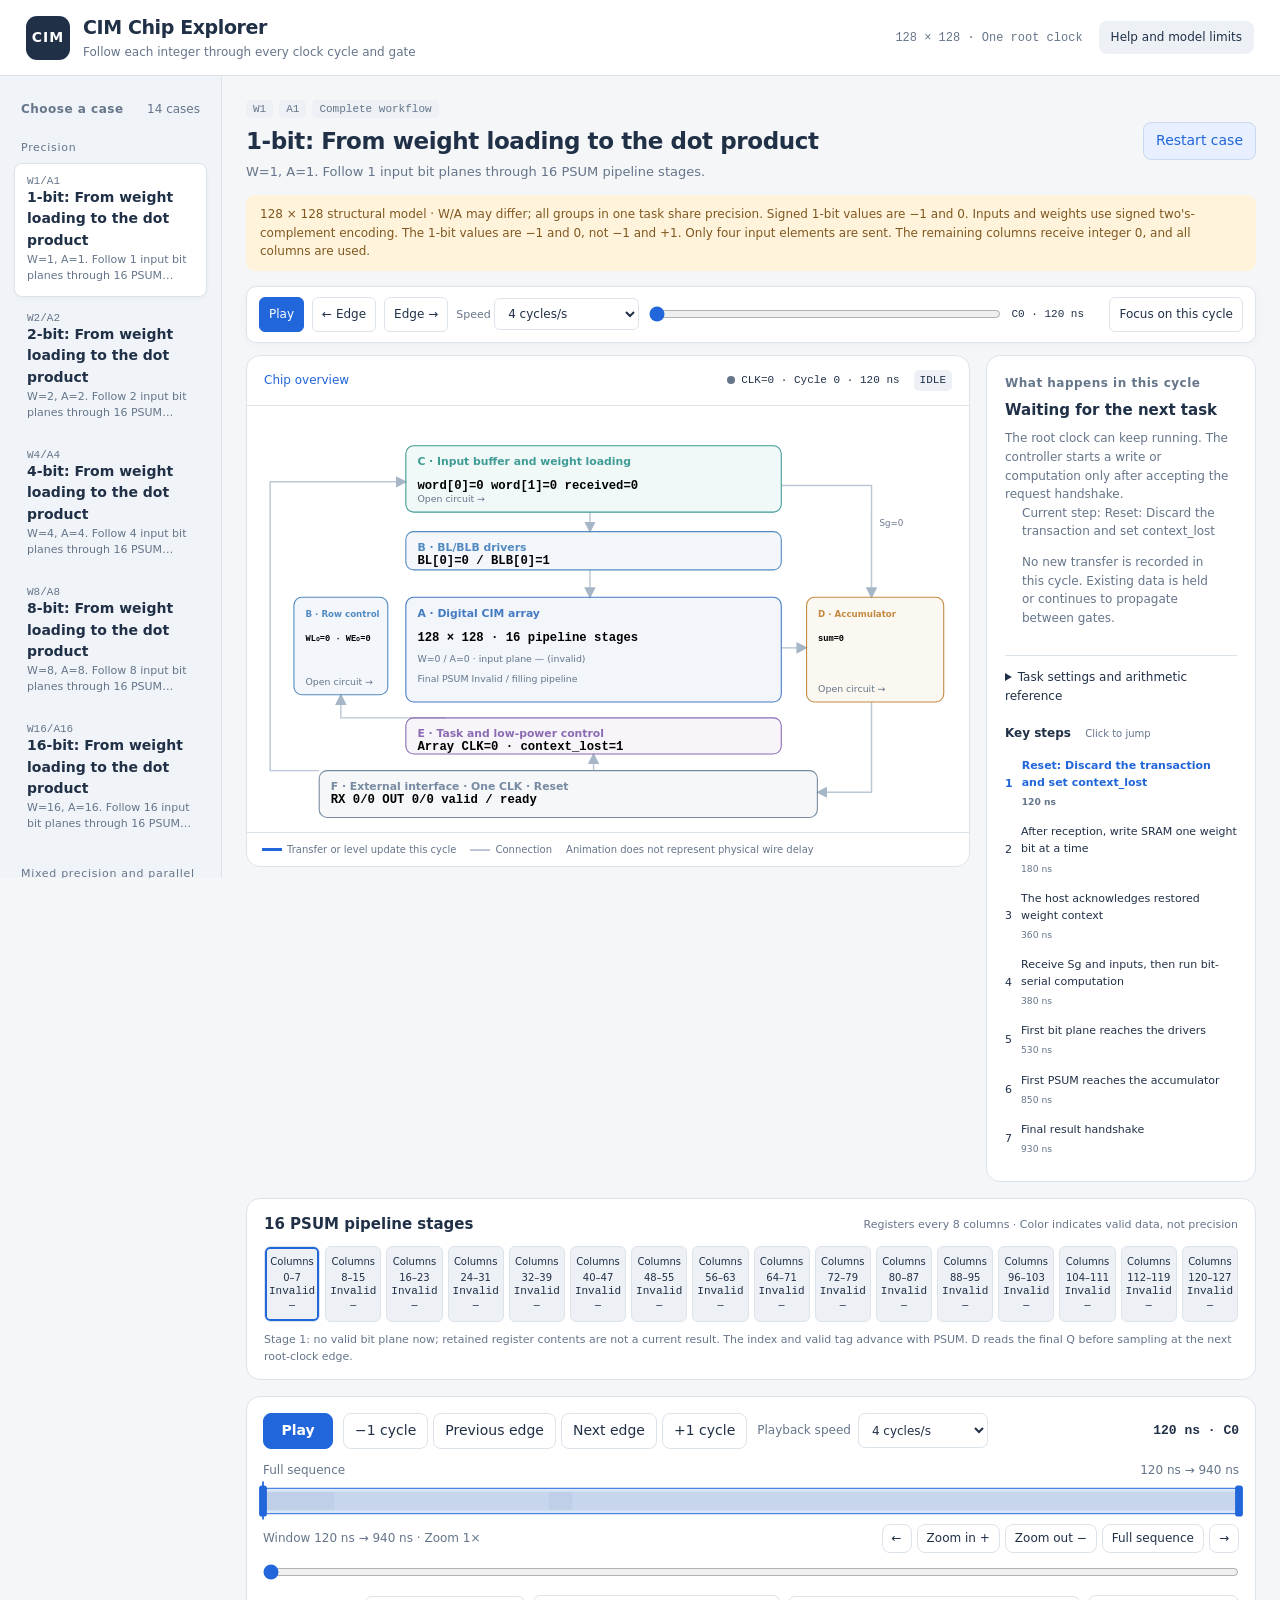
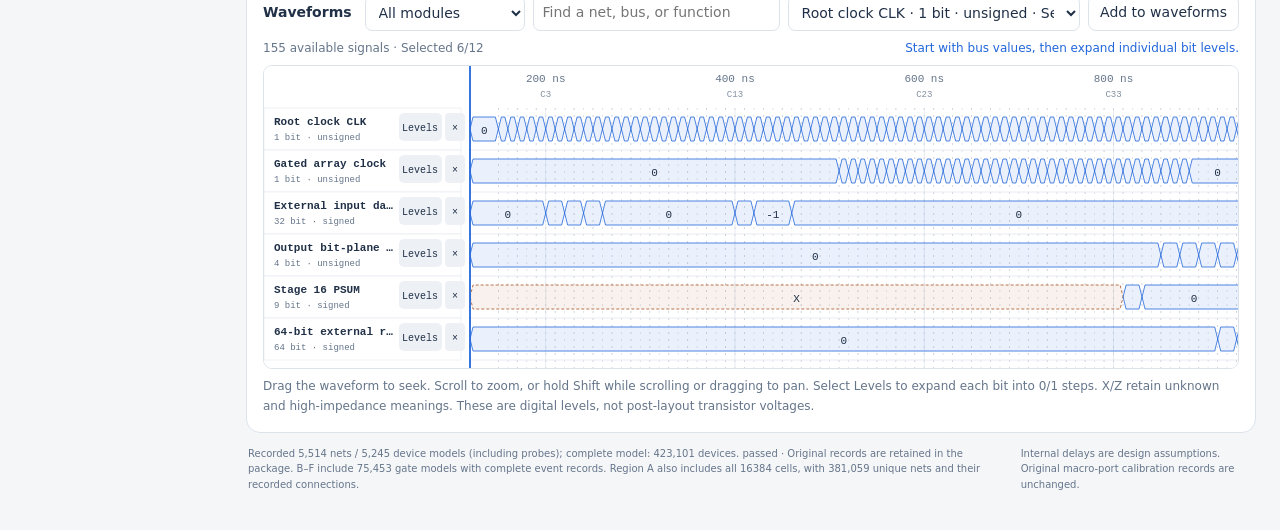
==== index.html @ 201cb10e "Publish interactive CIM chip explorer and recorded teaching cases" ====
<!doctype html>
<html lang="en-US">
<head><meta charset="utf-8"><meta name="viewport" content="width=device-width,initial-scale=1">
<title>CIM Chip Explorer</title><style>:root{--bg:#f5f6f8;--surface:#fff;--ink:#203047;--muted:#65758a;--line:#dde3eb;--soft:#edf1f6;--accent:#2166da;--accent-soft:#e8f0ff;--green:#087b63;--green-soft:#e3f4ef;--amber:#a66612;--amber-soft:#fff3dc;--danger:#ae3846;--purple:#7951ac;--mono:ui-monospace,SFMono-Regular,Consolas,monospace;--radius:14px;font-family:system-ui,-apple-system,"PingFang SC","Microsoft YaHei",sans-serif;color:var(--ink);background:var(--bg);font-size:14px;line-height:1.55;color-scheme:light}
*{box-sizing:border-box}body{margin:0}button,input,select{font:inherit}button,select{cursor:pointer}button{border:1px solid var(--line);border-radius:8px;background:var(--surface);color:var(--ink);padding:7px 12px}button:hover{background:var(--soft)}button:focus-visible,input:focus-visible,select:focus-visible{outline:3px solid #a3c5ff;outline-offset:2px}button:disabled{opacity:.45;cursor:default}h1,h2,h3,p{margin:0}h1{font-size:19px;letter-spacing:-.4px}h2{font-size:23px;line-height:1.35;letter-spacing:-.4px}h3{font-size:15px}p{color:var(--muted)}[hidden]{display:none!important}.topbar{height:76px;display:flex;justify-content:space-between;align-items:center;padding:0 26px;background:var(--surface);border-bottom:1px solid var(--line)}.brand{display:flex;gap:13px;align-items:center}.brand-mark{display:grid;place-items:center;width:44px;height:44px;background:var(--ink);color:white;border-radius:11px;font-weight:700;letter-spacing:1px}.brand p{font-size:12px}.top-actions{display:flex;gap:16px;align-items:center}.model-badge{font:12px var(--mono);color:var(--muted)}.quiet{font-size:12px;border:0;background:var(--soft)}.app-shell{display:grid;grid-template-columns:222px minmax(0,1fr);max-width:1920px;margin:auto}.library{padding:24px 14px;border-right:1px solid var(--line);background:#f0f3f7}.library-heading{display:flex;justify-content:space-between;padding:0 7px;margin-bottom:14px;color:var(--muted);font-size:12px}.eyebrow{color:var(--muted);font-size:12px;font-weight:600;letter-spacing:.5px}.case-group{margin:20px 7px 7px;font-size:11px;letter-spacing:.7px;color:var(--muted)}.case-card{display:block;text-align:left;width:100%;border:1px solid transparent;padding:11px 12px;background:transparent;margin:3px 0}.case-card .number{font:11px var(--mono);color:var(--muted);display:block}.case-card strong{display:block;font-size:13px;font-weight:600;margin:2px 0}.case-card small{display:block;font-size:11px;color:var(--muted);line-height:1.5}.case-card[aria-current=true]{background:var(--surface);border-color:var(--line);box-shadow:0 2px 5px #172c4a08}.case-card[aria-current=true] strong{color:var(--accent)}.library-foot{border-top:1px solid var(--line);padding:18px 8px;margin-top:25px;font-size:12px}.library-foot p{margin-top:9px}main{padding:24px;min-width:0}.lesson-head{display:flex;justify-content:space-between;align-items:center;gap:16px;margin-bottom:13px}.lesson-head p{margin-top:5px;max-width:850px;font-size:13px}.tags{display:flex;gap:6px;margin-bottom:8px;flex-wrap:wrap}.tag{font:11px var(--mono);padding:3px 7px;border-radius:5px;background:var(--soft);color:var(--muted)}.secondary{border-color:#c9d9ef;background:var(--accent-soft);color:var(--accent);white-space:nowrap}.teaching-note{padding:10px 14px;background:var(--amber-soft);color:#80581f;font-size:12px;border-radius:9px;margin-bottom:15px}.visual-workspace{display:grid;grid-template-columns:minmax(500px,1fr) 270px;gap:16px}.visual-panel,.inspector,.pipeline-panel,#timeline-panel{border:1px solid var(--line);background:var(--surface);border-radius:var(--radius)}.visual-panel{overflow:hidden}.view-toolbar{display:flex;align-items:center;justify-content:space-between;padding:12px 17px;border-bottom:1px solid var(--line);min-height:50px;gap:10px}.breadcrumbs{display:flex;align-items:center;gap:7px;font-size:12px}.text-button{padding:2px 0;border:0;color:var(--accent);background:transparent}.live-status{display:flex;align-items:center;gap:6px;font-size:11px;white-space:nowrap;font-family:var(--mono)}#clock-lamp{width:8px;height:8px;border-radius:50%;background:var(--muted)}#clock-lamp.high{background:var(--green);box-shadow:0 0 0 3px var(--green-soft)}#state-pill{margin-left:8px;border-radius:5px;padding:2px 6px;background:var(--soft);font-family:inherit}#chip-svg,#gate-svg{display:block;width:100%;height:auto}.flow-legend{display:flex;gap:14px;flex-wrap:wrap;padding:9px 15px;color:var(--muted);font-size:10px;border-top:1px solid var(--line)}.legend-line{display:inline-block;width:20px;height:2px;background:#bbc7d6;vertical-align:middle;margin-right:5px}.legend-line.active{background:var(--accent);height:3px}.inspector{padding:18px;min-width:0;max-height:650px;overflow:auto}.inspector h3{margin:7px 0}.inspector p{font-size:12px}.phase-line{margin:10px 0;border-radius:8px;background:var(--soft);padding:8px 10px;font-size:12px}.phase-line b{color:var(--ink);display:block;font-family:var(--mono);overflow-wrap:anywhere}.phase-line span{font-size:10px;color:var(--muted)}.transfer-entry{padding:8px 0;border-bottom:1px solid var(--line);font-size:11px}.transfer-entry b{display:block;color:var(--accent)}.reference{font-size:12px;margin:16px 0;border-top:1px solid var(--line);padding-top:12px}.reference summary{cursor:pointer;color:var(--ink)}.reference p{margin-top:8px}.reference code{font-family:var(--mono);font-size:11px;overflow-wrap:anywhere}.chapter-heading{font-size:12px;margin:18px 0 8px;font-weight:600}.chapter-heading span{color:var(--muted);font-weight:400;font-size:10px;margin-left:10px}.chapter{display:flex;gap:9px;align-items:center;width:100%;font-size:11px;border:0;padding:7px 0;text-align:left;background:none}.chapter .dot{flex:none;width:7px;height:7px;border:1px solid #b7c3d4;border-radius:50%}.chapter.past .dot{background:#9fb6d4;border:0}.chapter.current{color:var(--accent);font-weight:600}.chapter.current .dot{background:var(--accent);border:0}.chapter time{font:10px var(--mono);margin-left:auto;color:var(--muted)}.pipeline-panel{margin-top:16px;padding:14px 17px}.pipeline-heading{display:flex;justify-content:space-between;gap:12px;align-items:center;margin-bottom:10px}.pipeline-heading span{font-size:11px;color:var(--muted)}#pipeline-stages{display:grid;grid-template-columns:repeat(16,minmax(44px,1fr));gap:5px;overflow:auto}.pipeline-stage{padding:7px 2px;font-size:10px;border-color:var(--line);border-radius:6px;min-width:44px;position:relative;background:var(--soft)}.pipeline-stage b{display:block;font:11px var(--mono)}.pipeline-stage.valid{background:var(--accent-soft);border-color:#a4c4f3;color:var(--accent)}.pipeline-stage.selected{box-shadow:inset 0 0 0 2px var(--accent)}#pipeline-detail{font-size:11px;margin-top:9px;min-height:18px}.module-heading{padding:15px 18px 8px}.module-heading p{font-size:12px;margin-top:4px}.module-controls{display:flex;gap:8px;padding:8px 17px;flex-wrap:wrap;align-items:center}.module-controls label{font-size:11px;color:var(--muted);display:flex;gap:5px;align-items:center}.module-controls select{max-width:240px;padding:5px;border:1px solid var(--line);border-radius:6px;background:var(--surface);color:var(--ink);font-size:11px}.module-controls input{width:48px;padding:4px;border:1px solid var(--line);border-radius:5px}.micro-note{font-size:10px;padding:0 17px 12px}.functional-chain{display:flex;align-items:center;gap:5px;padding:6px 17px;overflow:auto}.functional-step{border:1px solid var(--line);background:var(--soft);padding:6px 9px;border-radius:6px;font-size:10px;white-space:nowrap}.functional-step b{font-size:11px;display:block}.functional-arrow{color:var(--muted)}#node-inspector{border-top:1px solid var(--line);margin-top:14px;padding-top:9px}#node-details{font-size:11px;overflow-wrap:anywhere}#node-details code{font-family:var(--mono)}#node-details .net-row{padding:4px 0;display:flex;gap:4px;justify-content:space-between}#node-details .truth{background:var(--accent-soft);padding:8px;border-radius:6px;margin:8px 0}#watch-node{margin-top:8px;font-size:12px}.value-one{color:var(--green)}.value-x{color:var(--danger)}.value-zero{color:var(--muted)}#timeline-panel{margin-top:16px;padding:16px}footer{display:flex;justify-content:space-between;gap:10px;padding:13px 2px;font-size:10px;color:var(--muted)}#loading{padding:70px;text-align:center;color:var(--muted)}dialog{border:1px solid var(--line);border-radius:18px;max-width:700px;padding:27px;color:var(--ink);line-height:1.8}dialog::backdrop{background:#16263b70}.help-top{display:flex;justify-content:space-between;gap:20px;align-items:center}dialog p,dialog li{font-size:13px;margin-top:10px}dialog h3{margin-top:15px}#chip-svg .module-block{cursor:pointer}#chip-svg .module-block:hover .module-box{stroke:var(--accent);stroke-width:2}#chip-svg text,#gate-svg text{font-family:inherit}#gate-svg .gate-node{cursor:pointer}#gate-svg .gate-node:hover rect{stroke:var(--accent);stroke-width:2}#gate-svg .pin-node{cursor:pointer}.chart-value{font-family:var(--mono)!important;font-weight:600}.chart-muted{fill:var(--muted)}
@media(min-width:1650px){.visual-workspace{grid-template-columns:minmax(600px,1fr) 310px}.inspector{max-height:760px}}
@media(max-width:1180px){.app-shell{grid-template-columns:185px minmax(0,1fr)}main{padding:16px}.visual-workspace{grid-template-columns:minmax(400px,1fr) 225px}.inspector{padding:12px}.library{padding:18px 8px}.flow-legend{font-size:9px}.pipeline-heading{align-items:flex-start;flex-direction:column;gap:4px}}
@media(max-width:960px){.visual-workspace{grid-template-columns:1fr}.inspector{max-height:320px;display:grid;grid-template-columns:1fr 1fr;gap:0 18px}.inspector>.eyebrow,.inspector>#phase-title,.inspector>#phase-explanation{grid-column:1/3}.app-shell{grid-template-columns:170px minmax(0,1fr)}.model-badge{display:none}.flow-legend{font-size:10px}}
@media(max-width:700px){.app-shell{display:block}.topbar{padding:0 14px;height:70px}.brand p{font-size:10px}h1{font-size:16px}.brand-mark{width:35px;height:35px;font-size:11px}.library{padding:10px 12px;border:0}.library-heading,.library-foot,.case-group{display:none}#case-list{display:flex;overflow:auto;gap:5px}.case-card{min-width:160px;max-width:160px}.case-card small{display:none}.case-card .number{font-size:9px}.case-card strong{font-size:11px}main{padding:13px}.lesson-head{align-items:flex-start}h2{font-size:19px}.lesson-head p{font-size:12px}.top-actions{gap:0}.top-actions button{font-size:10px;padding:6px}.view-toolbar{padding:8px}.live-status{font-size:9px}.inspector{display:block;max-height:360px}.flow-legend{font-size:9px}.pipeline-stage{font-size:9px}.module-controls select{max-width:190px}footer{flex-direction:column}#timeline-panel{padding:10px}}
@media(prefers-reduced-motion:reduce){*{scroll-behavior:auto!important}}
:root{--text:var(--ink);--border:var(--line)}
[hidden]{display:none!important}.bus-values{display:flex;flex-wrap:wrap;gap:7px;margin:12px 16px}.bus-values button{display:flex;flex-direction:column;gap:5px;padding:8px 12px;border:1px solid var(--line);border-radius:8px;background:white;color:var(--ink)}.bus-values button:hover{border-color:var(--accent)}.bus-values small{font-size:11px;color:var(--muted)}.bus-values code{font-size:16px}.module-controls select{max-width:240px}.module-controls input{width:58px}.net-name{font-size:11px;overflow-wrap:anywhere}.node-number{font-family:var(--mono);font-size:30px;margin:8px 0}.transfer-entry{overflow-wrap:anywhere}.transfer-entry small{color:var(--muted);font-size:10px}.packet{pointer-events:none}.chart-muted{font-size:13px;fill:var(--muted)}.module-box{transition:stroke .1s}#gate-svg{width:100%;min-height:240px}.module-block:focus .module-box,.gate-node:focus rect{stroke:var(--accent);stroke-width:3}#module-controls{padding:8px 16px}.pipeline-panel{overflow:hidden}.pipeline-stages{min-width:0}.module-heading{padding:12px 16px 0}#gate-scope{padding:0 16px}.case-card small{display:-webkit-box;-webkit-line-clamp:2;-webkit-box-orient:vertical;overflow:hidden}.case-card b{line-height:1.4}.library{max-height:calc(100vh - 98px);overflow:auto;position:sticky;top:10px}.reference{overflow-wrap:anywhere}@media(max-width:700px){.library{position:static;max-height:none}.module-controls select{max-width:190px}}
.play-dock{display:flex;align-items:center;gap:8px;padding:10px 12px;margin:12px 0;position:sticky;top:0;z-index:20;background:#fffffff2;backdrop-filter:blur(8px);border:1px solid var(--line);border-radius:10px;box-shadow:0 2px 10px #26344709}.play-dock button,.play-dock select{border:1px solid var(--line);border-radius:6px;padding:7px 9px;color:var(--ink);background:white;font-size:12px;white-space:nowrap}.play-dock .primary{background:var(--accent);color:white;border-color:var(--accent)}.play-dock label{font-size:11px;white-space:nowrap;color:var(--muted)}.play-dock input{flex:1;min-width:60px;accent-color:var(--accent)}#demo-time{font-family:var(--mono);font-size:11px;min-width:90px}.functional-step{color:var(--ink);cursor:pointer}.functional-step[data-target]:hover{background:var(--accent-soft);border-color:var(--accent)}.chapter small{display:block;margin-top:4px;color:var(--muted)}@media(max-width:900px){.play-dock{flex-wrap:wrap}.play-dock input{flex-basis:50%}.play-dock #focus-time{display:none}}@media(prefers-reduced-motion:reduce){*{scroll-behavior:auto!important;transition:none!important}}
.gate-inputs{margin:8px 0}.gate-inputs button{display:flex;justify-content:space-between;align-items:center;gap:6px;width:100%;padding:7px 4px;border:0;border-bottom:1px solid var(--line);background:transparent;color:var(--ink);text-align:left}.gate-inputs span{font-family:var(--mono);font-size:10px;overflow-wrap:anywhere}.gate-inputs code{font-size:14px;color:var(--accent)}.inspector{max-height:1000px;overflow:auto;align-self:start}.module-controls{max-height:160px;overflow:auto}

.transfer-entry code{display:block;font-size:18px;padding:5px 0}.transfer-entry small{display:block}
.visual-panel{align-self:start}@media(max-width:700px){#chip-view,#module-view{overflow-x:auto}#chip-svg,#gate-svg{min-width:680px}}

.cim-timeline{--tl-text:var(--text,#1c3045);--tl-muted:var(--muted,#61758a);--tl-surface:var(--surface,#fff);--tl-soft:var(--soft,#f1f5f9);--tl-border:var(--border,#dce4ed);--tl-accent:var(--accent,#087f8c);--tl-warn:var(--warn,#a95221);color:var(--tl-text);font-size:14px;min-width:0}
.cim-timeline button,.cim-timeline select,.cim-timeline input{font:inherit;box-sizing:border-box}
.cim-timeline button{background:var(--tl-surface);border:1px solid var(--tl-border);color:var(--tl-text);border-radius:8px;min-height:35px;padding:6px 11px;cursor:pointer;white-space:nowrap}
.cim-timeline button:hover{background:var(--tl-soft);border-color:var(--tl-accent)}
.cim-timeline button:focus-visible,.cim-timeline input:focus-visible,.cim-timeline select:focus-visible{outline:2px solid var(--tl-accent);outline-offset:2px}
.cim-timeline button:disabled{opacity:.45;cursor:not-allowed}
.cim-timeline .tl-primary{background:var(--tl-accent);border-color:var(--tl-accent);color:white;font-weight:600;min-width:70px}
.cim-timeline .tl-primary:hover{filter:brightness(.93);background:var(--tl-accent)}
.tl-playbar{display:flex;align-items:center;gap:10px;flex-wrap:wrap;margin-bottom:12px}
.tl-steps{display:flex;gap:5px}.tl-speed-label{display:flex;align-items:center;gap:7px;color:var(--tl-muted);font-size:12px}.tl-speed-label select{max-width:130px}
.cim-timeline select,.cim-timeline input[type=search]{background:var(--tl-surface);border:1px solid var(--tl-border);color:var(--tl-text);border-radius:7px;min-height:35px;padding:6px 9px}
.tl-current{margin-left:auto;font-variant-numeric:tabular-nums;font-family:ui-monospace,SFMono-Regular,Menlo,monospace;font-size:13px;font-weight:600}
.tl-overview-label,.tl-windowbar,.tl-wave-meta{display:flex;justify-content:space-between;align-items:center;gap:10px;flex-wrap:wrap;color:var(--tl-muted);font-size:12px}
.tl-overview-label{margin-bottom:2px}.tl-windowbar{margin-top:3px;margin-bottom:6px}.tl-windowbar>div{display:flex;gap:5px}.tl-windowbar button{min-height:29px;padding:4px 9px;font-size:12px}
#tl-overview{display:block;width:100%;height:40px;touch-action:none;cursor:crosshair;overflow:visible}
.tl-overview-track{fill:var(--tl-soft)}.tl-chapter{fill:var(--tl-border)}.tl-chapter-1{opacity:.45}.tl-window{fill:var(--tl-accent);fill-opacity:.16;stroke:var(--tl-accent);stroke-width:1;cursor:grab}.tl-window-handle{fill:var(--tl-accent);cursor:ew-resize}
.cim-timeline #tl-seek{width:100%;accent-color:var(--tl-accent);margin:5px 0 15px;cursor:ew-resize}
.tl-signal-tools{display:flex;gap:8px;align-items:center;flex-wrap:wrap}.tl-signal-tools strong{margin-right:5px}.tl-signal-tools #tl-signal-search{flex:1;min-width:160px}.tl-signal-tools #tl-signal-select{flex:1.2;min-width:180px;max-width:360px}.tl-signal-tools #tl-region{max-width:160px}
.tl-wave-meta{margin:8px 0;min-height:17px}#tl-message{color:var(--tl-accent)}
.tl-wave-scroller{overflow:auto;max-height:470px;min-height:105px;border:1px solid var(--tl-border);border-radius:9px;background:var(--tl-surface);scrollbar-gutter:stable}
#tl-waveforms{display:block;min-width:1000px;width:100%;height:auto;touch-action:none;font-family:ui-monospace,SFMono-Regular,Menlo,monospace;cursor:crosshair;user-select:none}
.tl-plot-bg,.tl-label-bg{fill:var(--tl-surface)}.tl-label-bg{stroke:var(--tl-border);stroke-width:.5}
.tl-grid{stroke:var(--tl-border);stroke-width:.7}.tl-clock-line{stroke:var(--tl-muted);stroke-width:.7;stroke-dasharray:2 5;opacity:.28}.tl-clock-rise{opacity:.46}
.tl-axis{fill:var(--tl-muted);font-size:11px}.tl-axis-secondary{fill:var(--tl-muted);font-size:9px;opacity:.82}
.tl-row-divider{stroke:var(--tl-border);stroke-width:.7}.tl-cursor{stroke:var(--tl-accent);stroke-width:1.8;pointer-events:none}
.tl-name{fill:var(--tl-text);font-size:11px;font-weight:600}.tl-subname{fill:var(--tl-muted);font-size:9px}.tl-bit-name{fill:var(--tl-muted);font-size:10px}.tl-bit-level{fill:var(--tl-muted);font-size:8px}
.tl-expand-hit,.tl-remove-hit{cursor:pointer;outline:none}.tl-expand-hit rect,.tl-remove-hit rect{fill:var(--tl-soft)}.tl-expand-hit text,.tl-remove-hit text{fill:var(--tl-text);font-size:10px}
.tl-expand-hit:hover rect,.tl-remove-hit:hover rect,.tl-expand-hit:focus rect,.tl-remove-hit:focus rect{fill:var(--tl-border)}
.tl-bus-band{fill:var(--tl-accent);fill-opacity:.09;stroke:var(--tl-accent);stroke-width:.8}.tl-bus-unknown{fill:var(--tl-warn);fill-opacity:.08;stroke:var(--tl-warn);stroke-width:.8;stroke-dasharray:3 2}
.tl-bus-value{fill:var(--tl-text);font-size:11px}.tl-bit-path{fill:none;stroke:var(--tl-accent);stroke-width:1.3;stroke-linejoin:miter}.tl-unknown-band{fill:var(--tl-warn);opacity:.13}.tl-unknown{fill:var(--tl-warn);font-size:11px}.tl-empty{fill:var(--tl-muted);font-size:12px}
.tl-off-band{fill:var(--tl-muted);fill-opacity:.15;stroke:var(--tl-muted);stroke-width:.5;stroke-dasharray:2 3}.tl-off-label{fill:var(--tl-muted);font-size:11px}
.tl-tooltip{padding:8px 10px;background:var(--tl-soft);border-radius:7px;margin-top:6px;font-size:12px;color:var(--tl-text);font-variant-numeric:tabular-nums}
.tl-help{font-size:12px;line-height:1.6;color:var(--tl-muted);margin:8px 0 0}.tl-help code{font-size:inherit}
@media(max-width:700px){.tl-current{width:100%;margin-left:0}.tl-signal-tools{gap:6px}.tl-signal-tools strong{width:100%}.tl-signal-tools #tl-region{flex:1}.tl-signal-tools #tl-signal-search{min-width:130px}.tl-signal-tools #tl-signal-select{max-width:none;min-width:150px}.tl-windowbar>span{width:100%}.tl-playbar{gap:8px}.tl-steps button{padding:5px 8px}.tl-wave-scroller{max-height:380px}}

.cim-array-view{color:var(--ink,#203047);font-size:12px;min-width:0}.av-toolbar{display:flex;gap:12px;justify-content:space-between;align-items:center;flex-wrap:wrap;padding:10px 12px;border-bottom:1px solid var(--line,#dde3eb)}.av-navigation,.av-locate{display:flex;align-items:center;gap:6px}.av-toolbar button,.av-selection button{font:inherit;background:white;border:1px solid var(--line,#dde3eb);border-radius:6px;color:var(--ink,#203047);padding:6px 9px;cursor:pointer}.av-toolbar button:hover,.av-selection button:hover{background:var(--soft,#edf1f6)}.av-navigation span{color:var(--muted,#65758a);font-size:11px;margin-left:4px}.av-locate label{display:flex;align-items:center;gap:4px;color:var(--muted,#65758a)}.av-locate input{width:54px;border:1px solid var(--line,#dde3eb);border-radius:5px;padding:4px;background:white;color:var(--ink,#203047);font:inherit}.av-canvas-wrap{position:relative;overflow:hidden;background:#f8fafc}#av-canvas{display:block;width:100%;height:560px;touch-action:none;cursor:grab}#av-canvas:focus-visible{outline:2px solid var(--accent,#2166da);outline-offset:-2px}#av-canvas.av-grabbing{cursor:grabbing}.av-hover{position:absolute;padding:4px 7px;border:1px solid #cad7e5;border-radius:5px;background:#ffffffed;color:#203047;font:11px ui-monospace,monospace;pointer-events:none;white-space:nowrap}.av-count{position:absolute;bottom:8px;left:10px;font-size:10px;padding:3px 6px;background:#ffffffe8;border-radius:4px;color:#65758a;pointer-events:none}.av-legend{padding:9px 12px;display:flex;gap:8px 14px;flex-wrap:wrap;border-top:1px solid var(--line,#dde3eb);color:var(--muted,#65758a);font-size:10px}.av-legend i{display:inline-block;width:10px;height:10px;border:1px solid #bdcbd8;border-radius:2px;margin-right:4px;vertical-align:-1px}.av-active{background:#dceaff}.av-writing{background:#fff0d5}.av-idle{background:#e8edf2}.av-reg{background:#c4b3dd}.av-off{background:repeating-linear-gradient(45deg,#354258,#354258 3px,#7a8799 3px,#7a8799 4px)}.av-x{background:#f4d890}.av-selection{display:flex;align-items:center;justify-content:space-between;gap:10px;padding:10px 12px;background:var(--soft,#edf1f6)}#av-selected{display:flex;gap:8px;flex-wrap:wrap}#av-selected span{color:var(--muted,#65758a);font-size:11px}.av-selection button{color:var(--accent,#2166da);font-weight:600;white-space:nowrap}.av-ports{padding:10px 12px;display:flex;flex-wrap:wrap;gap:6px}.av-ports span{display:flex;align-items:center;gap:7px;padding:4px 6px;background:var(--soft,#edf1f6);border-radius:4px}.av-ports small{font-size:9px;color:var(--muted,#65758a)}.av-ports b{font:12px ui-monospace,monospace;color:var(--ink,#203047)}.av-note{padding:0 12px 12px;font-size:10px;line-height:1.6;color:var(--muted,#65758a)}@media(max-width:700px){#av-canvas{height:440px}.av-toolbar{gap:7px}.av-selection{align-items:flex-start;flex-direction:column}.av-navigation span{font-size:10px}.av-legend{gap:6px 10px}.av-locate input{width:48px}}

.cd-toolbar{display:flex;align-items:center;gap:7px;flex-wrap:wrap;padding:12px;border-bottom:1px solid var(--border)}.cd-toolbar strong{flex:1;min-width:150px;font-size:14px}.cd-toolbar button,.cd-readout button,.cd-interface button{padding:6px 9px;border:1px solid #c9d6e7;border-radius:6px;background:white;color:#2362a4;font-size:11px}.cd-status{margin:10px 14px;padding:8px 12px;border-radius:7px;background:#edf1f5;color:#4f6276;font-weight:650;font-size:13px}.cd-status[data-power=off]{background:repeating-linear-gradient(135deg,#263142,#263142 10px,#3b475a 10px,#3b475a 13px);color:white}.cd-content{display:grid;grid-template-columns:minmax(0,1fr) 250px;gap:0;border-top:1px solid var(--border);border-bottom:1px solid var(--border)}#cd-viewport{height:680px;overflow:auto;background:#e9eef5;cursor:grab;overscroll-behavior:contain;touch-action:none}#cd-sheet{transform-origin:0 0;margin:0 auto}#cd-svg{width:100%;height:100%;display:block}.cd-gate,.cd-net,#cd-svg path[data-channel]{cursor:pointer}.cd-interface{height:680px;overflow:auto;border-left:1px solid var(--border);font-size:11px}.cd-interface table{width:100%;border-collapse:collapse;font-family:var(--mono)}.cd-interface th{padding:10px 4px;background:#eff3f8;position:sticky;top:0;font-size:10px}.cd-interface td{padding:7px 4px;border-bottom:1px solid #edf0f4}.cd-interface td:first-child{font-size:10px}.cd-interface tr.cd-selected{background:#e7f0ff}.cd-interface p{padding:10px;line-height:1.7;color:#6c7b8e}.cd-readout{display:flex;gap:10px;align-items:center;margin:10px 14px;padding:10px;background:#edf5ff;border-radius:7px;font-size:12px;line-height:1.6}.cd-readout span{flex:1}#cd-summary,#cd-neighbors,.cd-foot{font-size:12px;line-height:1.8;padding:0 14px;color:#65758a}.cd-foot{font-size:10px}#cell-detail-view{min-width:0}@media(max-width:900px){.cd-content{grid-template-columns:minmax(0,1fr)}.cd-interface{height:230px;border-left:0}#cd-viewport{height:600px}}

.cim-region-view{background:#fff;min-width:0;color:var(--ink)}
.visual-workspace:has(#region-view:not([hidden])){grid-template-columns:minmax(0,1fr)}
.visual-workspace:has(#region-view:not([hidden]))>.inspector{max-height:340px;display:block}
.rv-toolbar{display:flex;align-items:center;gap:8px;padding:12px 14px;border-bottom:1px solid var(--line);flex-wrap:wrap}
.rv-toolbar button,.rv-footer button,.rv-selection button{font-size:11px;padding:6px 9px;white-space:nowrap}
.rv-toolbar nav{display:flex;align-items:center;gap:5px;flex:1;flex-wrap:wrap;min-width:100px;font-size:10px;color:var(--muted)}
.rv-toolbar nav button{background:transparent;border-color:transparent;color:var(--accent);padding:3px 5px;white-space:normal;text-align:left}
.rv-toolbar nav button[aria-current=page]{color:var(--ink);font-weight:600;background:var(--soft)}
.rv-zoom-tools{display:flex;align-items:center;gap:5px}.rv-zoom-tools span{font:10px var(--mono);min-width:35px;text-align:center}
.rv-status{font-size:11px;padding:9px 15px;color:#50657c;background:#f3f6fa;border-bottom:1px solid var(--line)}
.rv-viewport{height:680px;overflow:auto;position:relative;background:#f8fafc;cursor:grab;overscroll-behavior:contain;touch-action:none}
.rv-viewport:active{cursor:grabbing}.rv-sheet{position:relative;min-height:1px;min-width:1px}.rv-sheet svg{width:100%;height:100%;display:block;overflow:visible}
.rv-node{cursor:pointer}.rv-node rect{fill:#edf4fd;stroke:#8faed2;stroke-width:1.5}.rv-node:hover rect,.rv-node:focus rect{stroke:#2166da;stroke-width:2.5;outline:none}
.rv-node-title{font-size:13px;fill:#28435f;font-weight:650}.rv-node-subtitle{font-size:10px;fill:#6d8096}.rv-node-value{font:12px var(--mono);fill:#175190}.rv-node-enter{font-size:8px;fill:#6b83a0}
.rv-overview .rv-node-title{font-size:16px}.rv-overview .rv-node-subtitle{font-size:12px}.rv-overview .rv-node-value{font-size:15px}.rv-overview .rv-node-enter{font-size:10px}.rv-overview .rv-wire-label{font-size:11px}.rv-overview .rv-packet text{font-size:12px}
.rv-boundary rect{fill:#f0f3f7;stroke:#b4c0ce;stroke-dasharray:4 3}.rv-boundary .rv-node-title{fill:#63758a}
.rv-node.rv-recent rect{stroke:#bc8c33;stroke-width:2.2}.rv-node.rv-selected rect{stroke:#2166da;stroke-width:3;fill:#e1edff}
.rv-wire{cursor:pointer;outline:none}.rv-wire-hit{fill:none;stroke:transparent;stroke-width:18}.rv-wire-line{fill:none;stroke:#b4c2d2;stroke-width:1.6}
.rv-wire:hover .rv-wire-line,.rv-wire:focus .rv-wire-line{stroke:#4279be;stroke-width:2.5}.rv-wire.rv-recent .rv-wire-line{stroke:#bd8b30;stroke-width:2.1}
.rv-wire.rv-selected .rv-wire-line{stroke:#2166da;stroke-width:3}.rv-wire-label{font:9px var(--mono);fill:#6d8096;text-anchor:middle;paint-order:stroke;stroke:#f8fafc;stroke-width:4px;stroke-linejoin:round;pointer-events:none}
.rv-packet rect{fill:#fff;stroke:#8ca8c7;stroke-width:1}.rv-packet text{font:10px var(--mono);fill:#345b87}.rv-wire.rv-recent .rv-packet rect{stroke:#bd8b30}.rv-wire.rv-selected .rv-packet rect{stroke:#2166da}
.rv-wire-label{opacity:0}.rv-wire:hover .rv-wire-label,.rv-wire:focus .rv-wire-label,.rv-wire.rv-selected .rv-wire-label{opacity:1}
.rv-feedback .rv-wire-line{stroke-dasharray:6 3}.rv-wire.rv-selected .rv-wire-line{stroke-width:3.5}
.rv-tracing .rv-wire.rv-dim{opacity:.13}.rv-tracing .rv-node.rv-dim{opacity:.3}.rv-tracing .rv-wire.rv-dim:hover{opacity:.8}
.rv-node.rv-source rect{stroke:#087e8b;stroke-width:3;fill:#e0f4f4}.rv-node.rv-target rect{stroke:#7952b3;stroke-width:3;fill:#f0e9fc}
.rv-endpoint-role{font-size:12px;font-weight:700;fill:#087e8b;pointer-events:none}.rv-target .rv-endpoint-role{fill:#7952b3}
.rv-focus{padding:12px 16px;border-bottom:1px solid #a9bfdc;background:#f4f8ff}
.rv-focus-head{display:flex;align-items:center;gap:12px;font-size:12px;margin-bottom:10px}.rv-focus-head span{flex:1;color:var(--muted);font:11px var(--mono)}.rv-focus-head button{font-size:11px;padding:4px 8px}
.rv-focus-track{display:grid;grid-template-columns:minmax(110px,1fr) 20px minmax(210px,1.8fr) 20px minmax(110px,1fr);gap:9px;align-items:center}
.rv-focus-endpoint{padding:9px 12px;border-radius:7px;border:1px solid;min-width:0}.rv-focus-endpoint small{display:block;font-size:10px;margin-bottom:5px}.rv-focus-endpoint strong{font-size:13px;overflow-wrap:anywhere}
.rv-focus-source{background:#e0f4f4;border-color:#73bfc4;color:#086b75}.rv-focus-target{background:#f0e9fc;border-color:#b59bd7;color:#69439e}.rv-focus-arrow{text-align:center;color:#4c73a2}
.rv-focus-signal{min-width:0}.rv-focus-signal label{display:flex;align-items:center;gap:7px;font-size:10px;color:#63758a}.rv-focus-signal select{width:100%;min-width:0;font:11px var(--mono);padding:6px}
.rv-focus-values{display:flex;gap:16px;flex-wrap:wrap;padding-top:7px;font-size:10px;color:#63758a}.rv-focus-values code{font:14px var(--mono);color:#193c69;overflow-wrap:anywhere}.rv-focus-values .rv-value-changed{color:#945f0c;font-weight:700}.rv-focus>p{margin-top:7px;font-size:10px;color:#63758a}
.rv-ports tr.rv-port-focused td{background:#edf3ff;box-shadow:inset 0 1px #d2e0f7,inset 0 -1px #d2e0f7}
.rv-off{background:#253248}.rv-off .rv-node rect{fill:#35465e;stroke:#6b7f97}.rv-off .rv-node-title,.rv-off .rv-node-value{fill:#e1e7ee}.rv-off .rv-node-subtitle,.rv-off .rv-node-enter,.rv-off .rv-wire-label{fill:#b7c4d5;stroke:none}.rv-off .rv-wire-line{stroke:#718299}
.rv-power{position:sticky;left:calc(50% - 120px);bottom:20px;width:240px;margin-top:-70px;text-align:center;padding:10px;background:#172537ed;color:#fff;border-radius:9px;font-size:16px;pointer-events:none}.rv-power small{font-size:11px;color:#b9c9dc}
.rv-legend{display:flex;flex-wrap:wrap;gap:12px;padding:9px 14px;border-top:1px solid var(--line);font-size:10px;color:var(--muted)}
.rv-line{display:inline-block;width:19px;height:2px;background:#aebed1;vertical-align:middle;margin-right:4px}.rv-change{background:#bd8b30}.rv-chosen{background:#2166da}
.rv-footer{display:flex;align-items:center;gap:8px;padding:3px 14px 12px;color:var(--muted);font-size:10px}.rv-footer span{flex:1}
.rv-selection{padding:12px 14px;display:flex;gap:9px;align-items:center;border-top:1px solid var(--line);background:#fbfcfe}.rv-selection>div{flex:1;min-width:0}.rv-selection strong{font-size:13px;overflow-wrap:anywhere}.rv-selection p{font-size:11px;margin-top:5px;overflow-wrap:anywhere}
.rv-edge-time{padding:3px 14px 8px;font-size:10px;color:var(--muted)}.rv-ports{max-height:360px;overflow:auto;padding:0 14px 12px}.rv-port-group{border:1px solid var(--line);border-radius:7px;margin-bottom:7px;overflow:hidden}
.rv-port-group summary{cursor:pointer;padding:8px 10px;font-size:11px;background:#f3f6fa;font-weight:600}.rv-port-group summary span{float:right;color:var(--muted);font-weight:400}
.rv-ports table,.rv-bits table{border-collapse:collapse;width:100%;table-layout:fixed;font-size:11px}.rv-ports th,.rv-bits th{background:#f8fafc;color:var(--muted);font-weight:500;text-align:left;font-size:10px}
.rv-ports td,.rv-ports th,.rv-bits td,.rv-bits th{padding:6px 9px;border-bottom:1px solid #e6ebf2;overflow-wrap:anywhere;vertical-align:middle}
.rv-ports th:first-child{width:46%}.rv-ports th:last-child,.rv-bits th:last-child{width:72px;white-space:nowrap}.rv-ports td:not(:first-child),.rv-bits td:not(:first-child){font-family:var(--mono)}
.rv-ports td small{display:block;color:#8090a4;font:9px var(--mono)}.rv-port-name{padding:0;border:0;border-radius:0;background:none;text-align:left;color:#355b88;font:10px var(--mono);overflow-wrap:anywhere}.rv-port-name:hover{background:none;text-decoration:underline}
.rv-ports td button[data-watch],.rv-bits td button{padding:0 7px;color:var(--accent);background:white;font-size:13px}.rv-ports tr.rv-recent td{background:#fffaec}
.rv-bits{margin:0 14px 12px;border:1px solid #b7cdea;border-radius:8px;max-height:300px;overflow:auto}.rv-bits-title{position:sticky;top:0;display:flex;align-items:center;gap:8px;justify-content:space-between;padding:8px 10px;background:#eaf2fe;font-size:11px}.rv-bits-title button{padding:2px 7px;font-size:10px}.rv-bits th:first-child{width:62%}.rv-bits td:first-child{font:10px var(--mono)}
.rv-note{font-size:10px;padding:1px 14px 13px;line-height:1.65}
@media(max-width:900px){.rv-viewport{height:490px}.rv-selection{flex-wrap:wrap}.rv-selection>div{flex-basis:100%}.rv-toolbar nav{order:3;flex-basis:100%}.rv-zoom-tools{margin-left:auto}.rv-footer{flex-wrap:wrap}.rv-footer span{flex-basis:100%}.rv-ports th:first-child{width:40%}}
@media(max-width:700px){.rv-viewport{height:440px}.rv-legend{gap:6px;font-size:9px}.rv-ports td,.rv-ports th{padding:5px}.rv-ports{padding:0 8px 8px}}
@media(max-width:700px){.rv-focus-track{grid-template-columns:minmax(0,1fr) 18px minmax(0,1fr)}.rv-focus-signal{grid-column:1/-1;grid-row:2}.rv-focus-arrow:nth-child(4){display:none}.rv-focus-endpoint{padding:7px}.rv-focus-head{flex-wrap:wrap}.rv-focus-head span{font-size:10px}}
</style></head>
<body>
<header class="topbar"><div class="brand"><span class="brand-mark">CIM</span><div><h1>CIM Chip Explorer</h1><p>Follow each integer through every clock cycle and gate</p></div></div>
<div class="top-actions"><span class="model-badge">128 × 128 · One root clock</span><button id="help-open" class="quiet">Help and model limits</button></div></header>
<div id="loading" role="status">Loading validated simulation cases…</div>
<div class="app-shell" id="app" hidden>
<aside class="library"><div class="library-heading"><span class="eyebrow">Choose a case</span><span id="case-count"></span></div><nav id="case-list" aria-label="Case library"></nav>
<div class="library-foot"><b>Follow the data into the circuit</b><p>Start with the module connections. Open a module to inspect its gates and registers, then add signals to the waveform pane.</p><p>Saved cases come from structural simulation. Animation explains data direction between edges; it is not an analog voltage simulation.</p></div></aside>
<main>
<section class="lesson-head"><div><div id="case-tags" class="tags"></div><h2 id="case-title"></h2><p id="case-description"></p></div><button id="restart-case" class="secondary">Restart case</button></section>
<div class="teaching-note" id="precision-note"></div>
<div class="play-dock" aria-label="Playback controls"><button id="demo-play" class="primary">Play</button><button id="demo-prev" title="Previous clock edge">← Edge</button><button id="demo-next" title="Next clock edge">Edge →</button><label>Speed <select id="demo-speed"><option value="0.01">Slow propagation</option><option value="1">1 cycle/s</option><option value="4" selected>4 cycles/s</option><option value="12">12 cycles/s</option><option value="32">32 cycles/s</option><option value="128">128 cycles/s</option></select></label><input id="demo-scrub" type="range" aria-label="Playback time cursor"><span id="demo-time"></span><button id="focus-time">Focus on this cycle</button></div>
<section class="visual-workspace">
<div class="visual-panel">
<div class="view-toolbar"><div class="breadcrumbs"><button id="chip-home" class="text-button">Chip overview</button><span id="module-crumb"></span></div><div class="live-status"><span id="clock-lamp"></span><span id="clock-value"></span><span id="state-pill"></span></div></div>
<div id="chip-view"><svg id="chip-svg" viewBox="0 0 1000 590" role="img" aria-label="Data flow and current values between modules"></svg></div>
<section id="array-view" hidden></section><section id="cell-detail-view" hidden></section>
<section id="region-view" hidden></section>
<div id="module-view" hidden><div class="module-heading"><h3 id="module-title"></h3><p id="module-purpose"></p></div><div id="module-controls" class="module-controls"></div>
<div id="module-functional"></div><svg id="gate-svg" viewBox="0 0 1000 430" role="img" aria-label="Selected logic gate and its input connections"></svg><p id="gate-scope" class="micro-note"></p></div>
<div class="flow-legend"><span><i class="legend-line active"></i>Transfer or level update this cycle</span><span><i class="legend-line"></i>Connection</span><span>Animation does not represent physical wire delay</span></div>
</div>
<aside class="inspector"><div class="eyebrow">What happens in this cycle</div><h3 id="phase-title"></h3><p id="phase-explanation"></p><p id="current-action" class="micro-note"></p><div id="flow-values"></div>
<div id="node-inspector" hidden><h3>Selected node</h3><div id="node-details"></div><button id="watch-node" class="secondary">Add to waveforms</button><button id="expand-node" class="secondary">Explore upstream</button></div>
<details class="reference"><summary>Task settings and arithmetic reference</summary><div id="math-reference"></div></details>
<div class="chapter-heading">Key steps <span>Click to jump</span></div><div id="chapters"></div>
</aside></section>
<section class="pipeline-panel"><div class="pipeline-heading"><h3>16 PSUM pipeline stages</h3><span>Registers every 8 columns · Color indicates valid data, not precision</span></div><div id="pipeline-stages"></div><p id="pipeline-detail"></p></section>
<section id="timeline-panel" aria-label="Playback controls and digital waveforms"></section>
<footer><span id="case-evidence"></span><span>Internal delays are design assumptions. Original macro-port calibration records are unchanged.</span></footer>
</main></div>
<dialog id="help"><div class="help-top"><h2>Follow data through the chip</h2><button id="help-close" aria-label="Close help">Close</button></div>
<ol><li>Choose a case and select Play. Overview arrows show recorded transfers for the current cycle. Modules show values at the selected time.</li><li>Open region A to see all 128 × 128 cells. Use the mouse wheel to zoom, drag to pan, or enter row and column coordinates. Double-click a cell to inspect its SRAM, XNOR, MUX, and full-adder connections.</li><li>In a cell, select a wire to inspect its value. Use “+” to add it to the waveform pane. “Next node change” advances to the next recorded change; “Slow propagation” shows gate delays. Regions B–F expand into function blocks, instances, and gates. Their wires and port tables use the same waveform pane.</li><li>Add selected nodes to the waveform pane. Buses initially show integers. Expand a bus to see the logic level of each bit.</li><li>Drag the time cursor forward or backward. Zoom in to inspect gate propagation or zoom out to see the complete task.</li><li>Use Key steps to skip long waits. Waveforms, modules, and explanations share one time cursor.</li></ol>
<p><b>Colors: </b>In the array, blue indicates valid computation and amber indicates a WL write. Light gray cells remain powered but do not supply the current result; their nodes can still switch. Dark hatching and OFF indicate bank power loss. Yellow X indicates unknown storage in a powered cell. Shallow sleep has a separate label and retains weights.</p><h3>How to interpret the diagrams</h3><p><b>Recorded events: </b>Values, handshakes, and transition times come from the Python gate-network simulation. The overview organizes these records into a readable data flow.</p><p><b>Digital levels: </b>0 / 1 / X / Z are not continuous voltages. The model does not simulate analog edges, noise, or analog metastability. Values are unavailable while bank power is off.</p><p><b>Circuit scope: </b>Cells, buffers, and registers use the known connections. Peripheral circuits are design models, and internal gate delays are assumptions. This viewer does not establish physical maximum frequency, power, or layout timing closure.</p>
<p>Both the bank-to-D and external result interfaces are 64 bits. Input payloads share a 32-bit logical port: weights and inputs use its low 16 bits, and Sg uses all 32 bits. Result width does not determine the physical input-pin implementation.</p><p>A task can use W ≠ A, but all selected groups share W/A. Only one task runs at a time. External logic arranges pixels and channels for Pointwise operations.</p></dialog>
<script id="bundle" type="application/json">{"schema":2,"evidence":{"scope":"digital_structural_simulation","geometry":{"rows":128,"columns":128},"root_clock":"F.clk","period_fs":20000000,"gate_delay_fs":20000,"internal_delays":"illustrative_not_macro_calibrated","voltage_display":"logical_0_1_not_analog_voltage","calibration":{"corner":"TT","voltage_v":0.8,"temperature_c":50,"files":{"cell":{"path":"ip/primitives/timing/cell_timing_tables.json","sha256":"955879e404c3cc98082d850572994418e4e628dfe1f8beb987879bc69383d76d"},"register":{"path":"ip/primitives/timing/register_timing.json","sha256":"832585275735e647cdd062074670a851c601e7be967b19506ca035a96740b632"}},"source_run":"private archive: tt_0p8_50_20261031T024538","source_register_pex":"private archive: colonnade_sr_psum_reg.pex.sp","source_register_pex_sha256":"f84eaed670e63dd3af502a19a82f9e902483911e12c56ecf8455ac2828946cf2","slew_20_80_s":[3e-11,1.5e-10,6e-10],"load_f":[1e-15,1e-14,4e-14],"cell_buffer_macro_arcs":53,"register_ctoq_trials":54,"constraint_rows":108,"constraint_criterion":"Correct captured level at 0.16/0.64 V and \u003c=10 percent clock-to-Q pushout, with 5 ps absolute allowance; 5 ps bisection resolution. Constraint table uses worst tested output load. External clock-to-Q includes the local D1-D2 clock buffer.","register_ctoq_includes_local_clock_buffer":true,"query_outside_grid":"error; no extrapolation or silent clipping","read_only":true,"not_characterized":["individual internal INV/TG/DFQD1 gate delays","SRAM write time and dynamic WE/CS paths","new peripheral control, input, accumulation and I/O circuits","128x128 full-bank routing, clock tree, global BL drivers and IR drop"],"structural_simulation_timing":"illustrative internal delay; not these macro-port delays","frequency_claim":"No physical fmax follows from the structural Python trace"},"source_sha256":{"python_sim/cim_sim/__init__.py":"9b7d161d1fb74be181d8cbe9ddf76a4e78e060ce86bdc433d4d7fb58064ad454","python_sim/cim_sim/__main__.py":"f02fd096a7b79661531c31f297008daaa30424317a8d20411430fe11b6e7b809","python_sim/cim_sim/array_capture.py":"119c94195cdb1d468e6d9fdf4aab38cd1ec2ea9475a8ae3f5461516dd9be4c1f","python_sim/cim_sim/bank.py":"46bbfc63c75b3f96d9f561ccf764b656f07bf38621a2425112c5460fa7726951","python_sim/cim_sim/calibration.py":"f465c9169ca224014cc4016f2b5f74f20afe1d74f2d7eee446c472a57bf06fe7","python_sim/cim_sim/circuits.py":"e98654d43704f7487d3985d1b87609a16b8836b772492e764a7d69e031873135","python_sim/cim_sim/engine.py":"9f4d7a9667814330db6fb7184768ea7f088fa4018bfbaa87de13d442b2e54cf3","python_sim/cim_sim/explorer.py":"4835b459c7d238ba83af8c9ab3ae99891f40e395a129259ae5adcd2964cd23b2","python_sim/cim_sim/logic.py":"7b0cdd037a6589d4275c18f05b43da5396fb98250fa108ef8c1c483a346a5a70","python_sim/cim_sim/peripheral_capture.py":"cc94d0541830aa5189a55cbe438de145d2f2e3e9b3c6d60b33a26cd8a5fb48b4","python_sim/cim_sim/primitives.py":"b485c2c4648a475b12eb75201ea3a801aed9232d7a5ed8dbc861c5e3f343061c","python_sim/cim_sim/reference.py":"44aa27258aa72d8e92cdfb3b40be3eddd329213c32a6526bf0e37d23dbae577c","python_sim/cim_sim/region_a.py":"e10c884482cfcd7f3cdde197035972742e2a9418af0028fd2d0798a04e39837a","python_sim/cim_sim/region_b.py":"30324a8d62e45cee2b3bd4b18e76bd76fa4c86872197c4170bc439e68b125422","python_sim/cim_sim/region_c.py":"2e4db6c2b0b715affb9246e547fda25414b74c478cc06a0d727d3197ee8acda9","python_sim/cim_sim/region_d.py":"47d38c3d63ed2e4fbbac3672572516db4a0a81f48d1c75957fe21a0256183395","python_sim/cim_sim/region_e.py":"aefa2b649cef4810d27ad887d06bf265cd1c69a0052994112f998f2357935667","python_sim/cim_sim/region_f.py":"15eb816fd7ab4d30628affc76f4c3fd444a2a4fdaf0241d6f630e9b50a3379fc","python_sim/cim_sim/teaching_cases.py":"ee214e86f4cfa44de2e41380a1120761252140d5c2089441b8b2b708fa61da5e","python_sim/cim_sim/viewer.py":"a59b14fc6ad3ba2325860c73a1f64363909975cb4e80936c31c4e544d55b9623"},"max_simulation_workers":1,"physical_fmax_verified":false,"array_capture":{"file":"array_topology.json.gz","sha256":"76ca7e365e8ab11ccd22d160755a455f76fccb6c045fa1333dedd07c0ff0c924","bytes":2935074,"cell_count":16384,"buffer_count":46848,"register_count":2048,"region_a_devices":347648,"recorded_nets":381059,"all_region_a_devices_mapped":true,"all_cell_instances_template_verified":true,"all_register_instances_template_verified":true,"all_buffer_instances_template_verified":true},"peripheral_capture":{"file":"peripheral_topology.json.gz","sha256":"3dd8f804d26f781716ac05fea4c32a5858b595c30ec960395ad500d47a59aee0","bytes":2003649,"recorded_nets":110548,"peripheral_devices":75453,"devices_by_region":{"F":1580,"E":497,"D":28007,"C":10500,"B":34869},"nets_by_region":{"A":32641,"B":34871,"C":10574,"D":30194,"E":563,"F":1705},"all_peripheral_devices_mapped":true,"all_peripheral_nets_recorded":true},"peripheral_topology_update":{"old_sha256":"0763040b8bd554b1aa00b3e2fb0efb9ce450d70b6f821e15fd9c66710b08a89b","new_sha256":"3dd8f804d26f781716ac05fea4c32a5858b595c30ec960395ad500d47a59aee0","source_sha256":"f07a6e17c276295719024533272a2bfbec790a3b57b43abb740fb596caef1cb3","existing_topology_fields_unchanged":true,"external_consumers":{"nets":33410,"links":199040},"external_producers":{"nets":32640,"links":32640}}},"cases":[{"id":"bit1","title":"1-bit: From weight loading to the dot product","summary":"W=1, A=1. Follow 1 input bit planes through 16 PSUM pipeline stages.","category":"Precision","weight_bits":1,"input_bits":1,"tags":["W1","A1","Complete workflow"],"payload_gzip_url":"assets/4a9af56ba689f241f08946e657d8005783a160176a453212baed30995eb6c9c1.json.gz","array_payload_gzip_url":"assets/b0b9b9cd63a7c3217468076fce15cc697e7408060a307efe5bca39ac55775948.json.gz","peripheral_payload_gzip_url":"assets/5a715272a8d2231bc2b1d44e7e496abea87055e4534a5b550e27957c11c06c8d.json.gz"},{"id":"bit2","title":"2-bit: From weight loading to the dot product","summary":"W=2, A=2. Follow 2 input bit planes through 16 PSUM pipeline stages.","category":"Precision","weight_bits":2,"input_bits":2,"tags":["W2","A2","Complete workflow"],"payload_gzip_url":"assets/b31a837f96e86fdceee67491315a5fa939911e8e94bc89b7b9320d8a37929a20.json.gz","array_payload_gzip_url":"assets/5d9bf175c20c19470b21816aa2650dc064145fe44811267e3230b05d61cda58a.json.gz","peripheral_payload_gzip_url":"assets/56c37337b1f70aedea2549e139f3398edae5d2c3942e9ecab62a8289f909f035.json.gz"},{"id":"bit4","title":"4-bit: From weight loading to the dot product","summary":"W=4, A=4. Follow 4 input bit planes through 16 PSUM pipeline stages.","category":"Precision","weight_bits":4,"input_bits":4,"tags":["W4","A4","Complete workflow"],"payload_gzip_url":"assets/e0cabd1f98a211309c45c37c6e52e328aaa27229908c36b03d2bd4ec2f9a923a.json.gz","array_payload_gzip_url":"assets/b86be8cace8213d1287b0ecca3c7fc57416af0700b2c9e9e972b5b377f0178a6.json.gz","peripheral_payload_gzip_url":"assets/697381f48ee21c6aa71a951060b451ddebc61b84b9f1e50e26fc7ffdb9bad46c.json.gz"},{"id":"bit8","title":"8-bit: From weight loading to the dot product","summary":"W=8, A=8. Follow 8 input bit planes through 16 PSUM pipeline stages.","category":"Precision","weight_bits":8,"input_bits":8,"tags":["W8","A8","Complete workflow"],"payload_gzip_url":"assets/9bcad1fe0776506705d0ed40e731cacd71d6bdca06e145828a0e82fb7cc90a64.json.gz","array_payload_gzip_url":"assets/028d3eb24c15649bff17be3bc2e14dc36da8945d9e3a10203d2ad7e4aabf9ca4.json.gz","peripheral_payload_gzip_url":"assets/7f39583865bd0f895e37d04489578513dc96105a603b1183878d44d8adb86d08.json.gz"},{"id":"bit16","title":"16-bit: From weight loading to the dot product","summary":"W=16, A=16. Follow 16 input bit planes through 16 PSUM pipeline stages.","category":"Precision","weight_bits":16,"input_bits":16,"tags":["W16","A16","Complete workflow"],"payload_gzip_url":"assets/cfcc7fb7d49fb1906a05d684a310048f6063e614dba86e53fdf03fce710a0802.json.gz","array_payload_gzip_url":"assets/d536e7eb6c4a9ff26f1c03461bcb8912d38344de1e0d8a44143cc9dabc46c7a3.json.gz","peripheral_payload_gzip_url":"assets/93576b31ba92f4ac3315efe4f45a6c77fe495ea203f73bc6a4bf3d62378ac571.json.gz"},{"id":"w2a8","title":"W2 × A8: Narrow weights and wider inputs","summary":"Each weight group uses 10 rows. The input sends 8 bit planes. W and A control different dimensions.","category":"Mixed precision and parallel groups","weight_bits":2,"input_bits":8,"tags":["W2","A8","Mixed precision"],"payload_gzip_url":"assets/843b620f1180c0b5aae8803827ab036df748c38e0bd8acabce3d77ac80b0f70b.json.gz","array_payload_gzip_url":"assets/41dd654feb419d923662d93e116fa9f212044d1ee309922bd9ceb44cbffca6aa.json.gz","peripheral_payload_gzip_url":"assets/7b6c4f178ec212541c83afc7be96c9e546c3be9219148fb58ca4684d71b09f2c.json.gz"},{"id":"w8a2","title":"W8 × A2: Wider weights and two input bit planes","summary":"Each weight group uses 16 rows, but only two input bit planes are needed. Compare this with W2 × A8.","category":"Mixed precision and parallel groups","weight_bits":8,"input_bits":2,"tags":["W8","A2","Mixed precision"],"payload_gzip_url":"assets/b43c53a2941ed225cdb0ebd68e63a928721d64a29bbc4e5042d7c5a7d412276b.json.gz","array_payload_gzip_url":"assets/6f60ee7b6b066c4227a139662dc9d72fa1956c663329dcca3f27027900d9e625.json.gz","peripheral_payload_gzip_url":"assets/6a7b86d7e3f7db54b31230fed0645b073f04ea7773db78a838a9ae9e0ff4860c.json.gz"},{"id":"parallel","title":"Shared input with two parallel weight groups","summary":"One A8 input vector is sent to two W2 weight groups. Two results are returned in group order.","category":"Mixed precision and parallel groups","weight_bits":2,"input_bits":8,"tags":["W2","A8","Two parallel groups"],"payload_gzip_url":"assets/c26fec697dc1e02357d8f7805c4997391455e6917e543e1cb370ede05b8a3922.json.gz","array_payload_gzip_url":"assets/46a3cfbf55775c6f13f30cc73b568668d6c2c739e5eba9489e51ed7506f6e3ec.json.gz","peripheral_payload_gzip_url":"assets/8ed080649647822e5dfe96e2edb69131c44c3be5afd3351f2f034b87bdceb84a.json.gz"},{"id":"pointwise","title":"Pointwise: Three pixels and two output channels","summary":"The host selects three input channels for each pixel. It sends one task per pixel. Two 1×1 kernels produce two output channels in parallel.","category":"Operator mapping","weight_bits":4,"input_bits":4,"tags":["Pointwise","1×1 Conv","Weight reuse"],"payload_gzip_url":"assets/f8f276070789b0dbe3db967a2bbb108151723d61c28754cf6259b18e27175232.json.gz","array_payload_gzip_url":"assets/1ebc6d1f135336b41ede14bada5a70056b846108f6c7d6586cfd0f21a24f1aad.json.gz","peripheral_payload_gzip_url":"assets/36cbf34b1eb0a71c30f6e9984df6a6483a0c562f389d5d8b6c1f62179d6d44b2.json.gz"},{"id":"padding","title":"Short inputs and short writes: Two forms of zero padding","summary":"First send one input element, with Sg still covering all stored weights. Then perform a short write and observe the old tail being cleared.","category":"Interface and boundaries","weight_bits":4,"input_bits":null,"tags":["dot_length","write_count","Sg"],"payload_gzip_url":"assets/96702c9bcf1fc32bef6c0733208848f66a6e065c96af83fc4e37510c03d6cf7d.json.gz","array_payload_gzip_url":"assets/f24ba186c7e8ab57379a7edc838d6b08503c077f837ab6f9c029892fd799a6c5.json.gz","peripheral_payload_gzip_url":"assets/340ef1cc833df5b835ebb18824b4c92456acdc674586e46b9ebd4d4557c2f9fe.json.gz"},{"id":"shallow","title":"Shallow sleep: Stop the array clock and retain weights","summary":"After the task, enter SLEEP. The root clock continues while the gated array clock stops. Reuse the weights after wake-up.","category":"Sleep and wake","weight_bits":4,"input_bits":4,"tags":["Shallow sleep","Clock gating","Weight retention"],"payload_gzip_url":"assets/426808779c68637ee7f810440dea1b02869e580f21afa96b1d8468436b2d7fb0.json.gz","array_payload_gzip_url":"assets/992c5a592c9d2af5be4cb7f3218e82f492c868f1f0c5f5ee3f139cf668b76b5e.json.gz","peripheral_payload_gzip_url":"assets/1899eda6e02732c062bb40788a330a63f710c38ed4e36ce0d9548598402c4c34.json.gz"},{"id":"deep","title":"Deep sleep: Lose context, then reload and recover","summary":"Power-off makes SRAM and PSUM registers unknown. After power-on, context_lost blocks computation until weights are reloaded and acknowledged.","category":"Sleep and wake","weight_bits":4,"input_bits":4,"tags":["Deep sleep","context_lost","Reload"],"payload_gzip_url":"assets/915ef294d164382b80fc73238b09a9ad3cf6d6c685f0ba9531eae312684cd9e2.json.gz","array_payload_gzip_url":"assets/6b5157d95b4f32689a70ab154e48f6bc7165c24e46922797700f600b287763fc.json.gz","peripheral_payload_gzip_url":"assets/de1446bd1296939e8e8ea32dd38cd75c730b0cb399d43a04abca5be983e0abd5.json.gz"},{"id":"full_flow","title":"Complete workflow: Block accumulation, backpressure, sleep, and restart","summary":"Two bank tasks form one D result. The last block produces the output. The host delays acceptance, then the bank sleeps and runs a new task.","category":"Complete workflows","weight_bits":4,"input_bits":4,"tags":["first/last","64-bit D","Backpressure","Complete workflow"],"payload_gzip_url":"assets/019ccc113206951419408d6bf6d4e1f957e054dbe3c0e9a8a5aa3ba0ca8868b2.json.gz","array_payload_gzip_url":"assets/48af8152bc5bd8af8a663704cd50b369dc32952a6e1e0c44cfc19e3089c78fcc.json.gz","peripheral_payload_gzip_url":"assets/a0d03860d43d9ae8d5a2cc191b1a554a97b73f1ff808cf50a4f4a9eb340e006e.json.gz"},{"id":"precision_switch","title":"Switching between tasks with different precisions","summary":"Finish W2/A8, rewrite weights using the W8 row map, then run W8/A2. The interface does not mix two W values in one task.","category":"Mixed precision and parallel groups","weight_bits":null,"input_bits":null,"tags":["Sequential tasks","W2/A8 → W8/A2","Remapping"],"payload_gzip_url":"assets/0b3dafabc77f825f7ac2e222a37022290076ccce83acf4672670fd8b7e3636e3.json.gz","array_payload_gzip_url":"assets/ac2cdbaa8a9066ee90567fe1f5bf8455f83acc904cce521b4c4ad49b84a7a81c.json.gz","peripheral_payload_gzip_url":"assets/c2f44e15f75b27837ed049532253ce6c5620c7345c766d33f0e14d3a32423e91.json.gz"}],"array_topology_gzip_url":"assets/76ca7e365e8ab11ccd22d160755a455f76fccb6c045fa1333dedd07c0ff0c924.json.gz","peripheral_topology_gzip_url":"assets/49a6f15336cd671dee8e5ab7eadb2597bf6efc0974e409676c2fe5bf79024be3.json.gz"}</script>
<script>/* Event time is authoritative. All displayed values are reconstructed from it. */
(function () {
  'use strict';
  const state = {case:null,time:0,windowStart:0,windowEnd:1,playing:false,speed:4,selectedSignals:[]};
  let series=[], nameIndex=new Map(), signalIndex=new Map(), lastFrame=0, loadToken=0;
  const cache=new Map();
  async function unpackPayload(object,key){
    const url=object[key+'_gzip_url'];
    const response=url?await fetch(url):new Response(Uint8Array.from(atob(object[key+'_gzip_base64']),x=>x.charCodeAt(0)));
    if(!response.ok)throw new Error('Cannot load '+url+' (HTTP '+response.status+')');
    return JSON.parse(await new Response(response.body.pipeThrough(new DecompressionStream('gzip'))).text());
  }
  function upper(a,t,key=x=>x[0]) {let l=0,r=a.length;while(l<r){const m=(l+r)>>1;if(key(a[m])<=t)l=m+1;else r=m;}return l;}
  function powered(t) {const p=state.case.power_events||[];const i=upper(p,t,x=>x.t)-1;return i<0||p[i].powered;}
  function raw(index,t=state.time) {if(index===undefined||index<0)return '?';const s=series[index]||[];const i=upper(s,t)-1;return i<0?state.case.initial[index]:s[i][1];}
  function effectiveBits(s,t){
    if(state.case.weight_bits===null&&/^psum\d+$/.test(s.id)){
      const w=signalIndex.get('weight_bits');const b=w.bits.slice().reverse().map(i=>raw(i,t)).join('');
      if(/^[01]+$/.test(b)){const n=parseInt(b,2);if(n>=1&&n<=16)return s.bits.slice(0,n+8);}
    }return s.bits;
  }
  function bits(id,t) {const s=signalIndex.get(id);if(s?.arrayNet!==undefined)return CArray(s,t);if(s?.peripheralNets)return CIM.peripheral?CIM.peripheral.bits(s.peripheralNets,t):'?';return s?effectiveBits(s,t).slice().reverse().map(i=>raw(i,t)).join(''):'?';}
  function CArray(s,t){return CIM.array?CIM.array.netValue(s.arrayNet,t):'?';}
  function decimal(b,signed) {if(!/^[01]+$/.test(b))return b.includes('X')?'X':b.includes('Z')?'Z':'?';let n=BigInt('0b'+b);if(signed&&b[0]==='1')n-=1n<<BigInt(b.length);return n.toString();}
  function value(id,t=state.time) {if(!powered(t))return 'OFF';const s=signalIndex.get(id);if(s?.arrayNet!==undefined)return CArray(s,t);if(s?.peripheralNets)return CIM.peripheral?CIM.peripheral.busValue(s.peripheralNets,t,s.signed):'?';return s?decimal(bits(id,t),s.signed):'?';}
  function segments(id,a,b,bit) {
    const s=signalIndex.get(id);if(!s)return [];
    if(s.arrayNet!==undefined)return CIM.array?CIM.array.segments(s.arrayNet,a,b):[];
    if(s.peripheralNets)return CIM.peripheral?CIM.peripheral.segments(bit===undefined?s.peripheralNets:[s.peripheralNets[bit]],a,b,bit===undefined&&s.signed):[];
    const indices=bit===undefined?s.bits:[s.bits[bit]], times=new Set([a,b]);
    for(const i of indices){const list=series[i]||[];for(let j=upper(list,a);j<list.length&&list[j][0]<b;j++)times.add(list[j][0]);}
    if(state.case.weight_bits===null&&/^psum\d+$/.test(id)){for(const i of signalIndex.get('weight_bits').bits){const list=series[i]||[];for(let j=upper(list,a);j<list.length&&list[j][0]<b;j++)times.add(list[j][0]);}}
    for(const p of state.case.power_events||[])if(p.t>a&&p.t<b)times.add(p.t);
    const ts=[...times].sort((x,y)=>x-y),out=[];
    for(let j=0;j<ts.length-1;j++){
      const on=powered(ts[j]), bs=on?indices.slice().reverse().map(i=>raw(i,ts[j])).join(''):'X'.repeat(indices.length);
      const v=on?(bit===undefined?value(id,ts[j]):bit>=effectiveBits(s,ts[j]).length?'NA':bs):'OFF';
      const prev=out.at(-1);if(prev&&prev.value===v&&prev.bits===bs)prev.end=ts[j+1];else out.push({start:ts[j],end:ts[j+1],value:v,bits:bs});
    }return out;
  }
  function emit(){if(CIM.onRender)CIM.onRender();if(CIM.renderTimeline)CIM.renderTimeline();}
  function seek(t){if(!state.case)return;state.time=Math.round(Math.max(state.case.start_fs,Math.min(state.case.end_fs,t)));emit();}
  function setWindow(a,b){const c=state.case;state.windowStart=Math.max(c.start_fs,Math.min(c.end_fs-1,a));state.windowEnd=Math.max(state.windowStart+1,Math.min(c.end_fs,b));emit();}
  function step(dir,riseOnly){state.playing=false;const f=state.case.frames.filter(x=>x.edge==='rise'||(!riseOnly&&x.edge==='fall'));let i=upper(f,state.time,x=>x.t);if(dir<0){i--;if(f[i]?.t===state.time)i--;}seek(i<0?state.case.start_fs:i>=f.length?state.case.end_fs:f[i].t);}
  function play(){state.playing=!state.playing;if(state.playing&&state.time>=state.case.end_fs)state.time=state.case.start_fs;lastFrame=0;emit();}
  function frame(now){if(state.playing&&state.case){if(lastFrame){const dt=Math.min(100,now-lastFrame);seek(state.time+dt/1000*state.speed*state.case.period_fs);if(state.time>=state.case.end_fs)state.playing=false;}lastFrame=now;}else lastFrame=0;requestAnimationFrame(frame);}
  async function activate(entry){
    const token=++loadToken;state.playing=false;
    let c=cache.get(entry.id);
    if(!c){c=entry.payload_gzip_base64||entry.payload_gzip_url?await unpackPayload(entry,'payload'):entry;cache.set(entry.id,c);if(cache.size>2)cache.delete(cache.keys().next().value);}
    if(token!==loadToken)return false;
    state.case=c;nameIndex=new Map(c.nets.map((n,i)=>[n,i]));signalIndex=new Map(c.signals.map(s=>[s.id,s]));series=c.nets.map(()=>[]);
    for(const [t,i,v] of c.events)series[i].push([t,v]);
    state.time=c.start_fs;state.windowStart=c.start_fs;state.windowEnd=c.end_fs;state.selectedSignals=['clk','array_clk','rx_data','plane','psum'+(c.geometry.columns/8-1),'out_data'].filter(id=>signalIndex.has(id));
    await Promise.all([CIM.loadArray?.(entry),CIM.loadPeripheral?.(entry)]);
    if(token!==loadToken)return false;
    return true;
  }
  function selectNode(index){const id='node:'+index;if(!signalIndex.has(id)){const s={id,label:state.case.nets[index],region:state.case.nets[index].split('.')[0],bits:[index],width:1,signed:false,description:'Recorded single net'};signalIndex.set(id,s);state.case.signals.push(s);}return id;}
  function addArraySignal(index,label){const id='array:'+index;if(!signalIndex.has(id)){const s={id,label,region:'A',bits:[index],arrayNet:index,width:1,signed:false,description:'Full-array trace: '+CIM.array.topology.net_names[index]};signalIndex.set(id,s);state.case.signals.push(s);}if(CIM.addSignal)CIM.addSignal(id);return id;}
  function addPeripheralSignal(ids,label,signed=false){const id='peripheral:'+ids.join(',')+':'+(signed?'s':'u');if(!signalIndex.has(id)){const s={id,label,region:CIM.peripheral.topology.net_names[ids[0]].split('.')[0],bits:ids,peripheralNets:ids,width:ids.length,signed,description:'Full peripheral trace: '+label};signalIndex.set(id,s);state.case.signals.push(s);}if(CIM.addSignal)CIM.addSignal(id);return id;}
  const CIM=window.CIM={state,activate,unpackPayload,seek,setWindow,togglePlay:play,stepEdge:d=>step(d,false),stepCycle:d=>step(d,true),
    getSignalValue:value,getSignalSegments:(id,a,b)=>segments(id,a,b),getBitSegments:(id,bit,a,b)=>segments(id,a,b,bit),
    raw,netValue:(name,t=state.time)=>powered(t)?raw(nameIndex.get(name),t):'OFF',netIndex:name=>nameIndex.get(name),signal:id=>signalIndex.get(id),
    selectNode,addArraySignal,addPeripheralSignal,isPowered:powered,signalBits:(id,t=state.time)=>bits(id,t),upper,
    effectiveWidth:(id,t=state.time)=>{const s=signalIndex.get(id);return s?effectiveBits(s,t).length:0;},
    cycleAt:t=>{const fs=state.case.frames,i=upper(fs,t,x=>x.t)-1;return i>=0?fs[i].cycle:0;},
    currentState:()=>{if(!powered(state.time))return 'OFF';for(const s of state.case.signals)if(s.id.startsWith('state_')&&value(s.id)==='1')return s.id.slice(6);return 'TRANSITION';},
    latestChange:index=>{const list=series[index]||[],i=upper(list,state.time)-1;return i>=0?list[i][0]:null;},
    nextChange:index=>{const list=series[index]||[],i=upper(list,state.time);return list[i]?.[0]??Infinity;}
  };
  requestAnimationFrame(frame);
})();
</script><script>/* Time and waveform controls. Values come only from the case event trace. */
(function () {
  'use strict';
  const W = 1000, LEFT = 206, RIGHT = 18, ROW = 42, BIT_ROW = 25, HEADER = 42;
  const MAX_SIGNALS = 12;
  let container, dom = {}, expanded = new Set(), currentCase = null;
  let plotKey = '', drawRows = [], search = '', region = '', drag = null;
  const escape = text => String(text).replace(/[&<>"']/g, c =>
    ({'&':'&amp;','<':'&lt;','>':'&gt;','"':'&quot;',"'":'&#39;'}[c]));
  const api = () => window.CIM;
  const state = () => api().state;
  const active = () => state().case;
  const clamp = (v, lo, hi) => Math.max(lo, Math.min(hi, v));
  const fsToNs = value => Number(value) / 1e6;
  function number(value, digits=3) {
    return Number(value).toLocaleString('en-US', {maximumFractionDigits:digits});
  }
  function timeLabel(t) {
    return number(fsToNs(t), 6) + ' ns';
  }
  function caseCycle(t) {
    if(typeof api().cycleAt==='function')return api().cycleAt(t);
    const c = active();
    return (t-c.start_fs)/c.period_fs;
  }
  function cycleLabel(t,digits=3) {
    return (typeof api().cycleAt==='function'?'C':'Time-equivalent C')+number(caseCycle(t),digits);
  }
  function signalById(id) {
    return active().signals.find(signal => signal.id === id);
  }
  function signalWidth(signal) {
    return typeof api().effectiveWidth==='function'?
      api().effectiveWidth(signal.id,state().time):(signal.width||signal.bits.length);
  }
  function widthLabel(signal) {
    const width=signalWidth(signal);
    return active().weight_bits===null&&/^psum\d+$/.test(signal.id)?
      `Current ${width} bit / varies with W`:`${width} bit · ${signal.signed?'signed':'unsigned'}`;
  }
  function unavailableLabel(value) {
    return value==='OFF'?'Power off / unavailable':value==='NA'?'Outside the current group':value;
  }
  function selected() {
    return state().selectedSignals || (state().selectedSignals = []);
  }
  function emit() {
    api().seek(state().time);
  }
  function pause() {
    if (state().playing) api().togglePlay();
  }
  function xFor(t) {
    const s = state();
    return LEFT + (t-s.windowStart)/(s.windowEnd-s.windowStart)*(W-LEFT-RIGHT);
  }
  function tFor(x) {
    const s = state();
    return clamp(s.windowStart+(x-LEFT)/(W-LEFT-RIGHT)*(s.windowEnd-s.windowStart),
                 s.windowStart,s.windowEnd);
  }
  function point(event, svg) {
    const box = svg.getBoundingClientRect();
    return [(event.clientX-box.left)/box.width*W,
            (event.clientY-box.top)/box.height*Number(svg.getAttribute('height'))];
  }
  function zoom(factor, anchor=state().time) {
    const c = active(), s = state();
    const oldSpan = s.windowEnd-s.windowStart;
    const full = Math.max(1,c.end_fs-c.start_fs);
    const span = clamp(oldSpan*factor, Math.min(full,Math.max(1,c.period_fs/4096)), full);
    const f = clamp((anchor-s.windowStart)/oldSpan,0,1);
    let a = anchor-f*span;
    a = clamp(a,c.start_fs,c.end_fs-span);
    api().setWindow(Math.round(a),Math.round(a+span));
  }
  function pan(delta) {
    const c = active(), s = state(), span = s.windowEnd-s.windowStart;
    const start = clamp(s.windowStart+delta,c.start_fs,c.end_fs-span);
    api().setWindow(Math.round(start),Math.round(start+span));
  }
  function setCursor(t) {
    pause();
    api().seek(Math.round(t));
  }
  function handleWheel(event, svg, overview=false) {
    event.preventDefault();
    const [x] = point(event,svg);
    if (event.shiftKey || Math.abs(event.deltaX)>Math.abs(event.deltaY)) {
      pan((event.deltaX || event.deltaY)/600*(state().windowEnd-state().windowStart));
    } else {
      const c = active();
      const anchor = overview ? c.start_fs+clamp(x/W,0,1)*(c.end_fs-c.start_fs) : tFor(x);
      zoom(Math.exp(clamp(event.deltaY,-300,300)*0.0025),anchor);
    }
  }
  function setMessage(text) {
    dom.message.textContent=text;
  }
  function addSignal(id) {
    if (!signalById(id)) return false;
    if (selected().includes(id)) {
      setMessage('This signal is already in the waveform list.');
      return true;
    }
    if (selected().length>=MAX_SIGNALS) {
      setMessage('Up to 12 signals can be shown. Remove one before adding another.');
      return false;
    }
    selected().push(id);
    setMessage('Added to waveforms: '+signalById(id).label);
    plotKey='';
    emit();
    return true;
  }
  function updatePicker() {
    const c=active(), needle=search.trim().toLowerCase();
    const choices=c.signals.filter(signal => (!region||signal.region===region) &&
      (signal.label+' '+signal.id+' '+(signal.description||'')).toLowerCase().includes(needle));
    const previous=dom.signalSelect.value;
    dom.signalSelect.innerHTML=choices.map(signal=>`<option value="${escape(signal.id)}">${escape(signal.label)} · ${escape(widthLabel(signal))}${selected().includes(signal.id)?' · Selected':''}</option>`).join('');
    if (choices.some(signal=>signal.id===previous)) dom.signalSelect.value=previous;
    dom.add.disabled=!choices.length;
    dom.choiceCount.textContent=choices.length+' available signals · Selected '+selected().length+'/'+MAX_SIGNALS;
  }
  function overview() {
    const c=active(), s=state(), span=Math.max(1,c.end_fs-c.start_fs);
    const x=t=>(t-c.start_fs)/span*W;
    const a=x(s.windowStart), b=x(s.windowEnd);
    const chapters=(c.actions||[]).map((action,i)=>{
      const start=action.start_fs??action.t0??action.start??c.start_fs;
      const end=action.end_fs??action.t1??action.end??start;
      return `<rect x="${x(start)}" y="11" width="${Math.max(1,x(end)-x(start))}" height="18" class="tl-chapter tl-chapter-${i%2}"><title>${escape(action.title||action.label||action.op||'Step')} · ${timeLabel(start)}—${timeLabel(end)}</title></rect>`;
    }).join('');
    dom.overview.innerHTML=`<title>Full case duration. Drag the selected window to pan or drag its edges to resize.</title><rect x="0" y="10" width="1000" height="20" class="tl-overview-track"/>${chapters}<rect x="${a}" y="7" width="${Math.max(1,b-a)}" height="26" rx="3" class="tl-window" data-mode="pan"/><rect x="${a-4}" y="4" width="8" height="32" rx="3" class="tl-window-handle" data-mode="left"/><rect x="${b-4}" y="4" width="8" height="32" rx="3" class="tl-window-handle" data-mode="right"/><line x1="${x(s.time)}" x2="${x(s.time)}" y1="0" y2="39" class="tl-cursor"/>`;
    dom.bounds.textContent=timeLabel(c.start_fs)+' → '+timeLabel(c.end_fs);
    dom.windowLabel.textContent='Window '+timeLabel(s.windowStart)+' → '+timeLabel(s.windowEnd)+
      ' · Zoom '+number(span/(s.windowEnd-s.windowStart),1)+'×';
  }
  function axisTicks() {
    const s=state(), span=s.windowEnd-s.windowStart;
    const raw=span/7, base=10**Math.floor(Math.log10(Math.max(raw,1)));
    const step=([1,2,5,10].find(k=>k*base>=raw)||10)*base;
    const ticks=[];
    for(let t=Math.ceil(s.windowStart/step)*step;t<=s.windowEnd&&ticks.length<20;t+=step) {
      const x=xFor(t);
      ticks.push(`<line x1="${x}" x2="${x}" y1="HEADER" y2="HEIGHT" class="tl-grid"/><text x="${x}" y="16" text-anchor="middle" class="tl-axis">${escape(number(fsToNs(t),6))} ns</text><text x="${x}" y="31" text-anchor="middle" class="tl-axis-secondary">${cycleLabel(t,2)}</text>`);
    }
    return ticks.join('');
  }
  function clockLines(height) {
    const c=active(),s=state();
    const edges=(c.frames||[]).filter(frame=>frame.t>=s.windowStart&&frame.t<=s.windowEnd&&
      (frame.edge==='rise'||frame.edge==='fall'));
    if(edges.length>160)return '';
    return edges.map(frame=>{
      const x=xFor(frame.t),rise=frame.edge==='rise';
      return `<line x1="${x}" x2="${x}" y1="${HEADER}" y2="${height}" class="tl-clock-line ${rise?'tl-clock-rise':''}"><title>Root clock ${rise?'rising edge':'falling edge'} · ${timeLabel(frame.t)}</title></line>`;
    }).join('');
  }
  function bitPath(segments,y) {
    const high=y+5, low=y+BIT_ROW-5, unknown=y+BIT_ROW/2;
    let path='',last=null, extras='';
    for(const segment of segments) {
      const x0=xFor(segment.start),x1=xFor(segment.end);
      const value=String(segment.value).toUpperCase();
      if(value==='OFF'||value==='NA') {
        extras+=`<rect x="${x0}" y="${y+2}" width="${Math.max(0.5,x1-x0)}" height="${BIT_ROW-4}" class="tl-off-band"/>`;
        if(x1-x0>70)extras+=`<text x="${(x0+x1)/2}" y="${y+17}" text-anchor="middle" class="tl-off-label">${unavailableLabel(value)}</text>`;
        last=null;
        continue;
      }
      const level=value==='1'?high:value==='0'?low:unknown;
      path+=(last===null?`M${x0},${level}`:` L${x0},${last} L${x0},${level}`)+` L${x1},${level}`;
      if(value!=='0'&&value!=='1') {
        extras+=`<rect x="${x0}" y="${y+2}" width="${Math.max(0.5,x1-x0)}" height="${BIT_ROW-4}" class="tl-unknown-band"/>`;
        if(x1-x0>24)extras+=`<text x="${(x0+x1)/2}" y="${y+17}" text-anchor="middle" class="tl-unknown">${escape(value)}</text>`;
      }
      last=level;
    }
    return extras+`<path d="${path}" class="tl-bit-path"/>`;
  }
  function busPath(segments,y) {
    let body='';
    const top=y+9,bottom=y+ROW-9;
    for(const segment of segments) {
      const x0=xFor(segment.start),x1=xFor(segment.end),w=x1-x0;
      const v=String(segment.value);
      const unknown=/[XZ]/i.test(v);
      const off=v==='OFF'||v==='NA',label=unavailableLabel(v);
      body+=`<path d="M${x0},${(top+bottom)/2} L${x0+Math.min(3,w/2)},${top} H${x1-Math.min(3,w/2)} L${x1},${(top+bottom)/2} L${x1-Math.min(3,w/2)},${bottom} H${x0+Math.min(3,w/2)} Z" class="${off?'tl-off-band':unknown?'tl-bus-unknown':'tl-bus-band'}"><title>${escape(label)} · ${timeLabel(segment.start)}—${timeLabel(segment.end)}</title></path>`;
      if(w>Math.max(28,label.length*7+12)) body+=`<text x="${(x0+x1)/2}" y="${y+26}" text-anchor="middle" class="${off?'tl-off-label':'tl-bus-value'}">${escape(label)}</text>`;
    }
    return body;
  }
  function drawWaveforms() {
    const c=active(),s=state();
    drawRows=[];
    let y=HEADER;
    const labels=[], paths=[];
    for(const id of selected()) {
      const signal=signalById(id);
      if(!signal)continue;
      const width=signalWidth(signal);
      const open=expanded.has(id);
      labels.push(`<g class="tl-signal-label" data-signal="${escape(id)}"><rect x="0" y="${y}" width="${LEFT-9}" height="${ROW}" class="tl-label-bg"/><text x="10" y="${y+17}" class="tl-name">${escape(signal.label.length>18?signal.label.slice(0,17)+'…':signal.label)}</text><text x="10" y="${y+32}" class="tl-subname">${escape(widthLabel(signal))} <title>${escape(signal.description||signal.id)}</title></text><g class="tl-expand-hit" role="button" tabindex="0" aria-label="${open?'Hide':'Expand'} ${escape(signal.label)} levels" aria-expanded="${open}" data-action="expand" data-signal="${escape(id)}"><rect x="135" y="${y+5}" width="43" height="28" rx="5"/><text x="156" y="${y+23}" text-anchor="middle">${open?'Hide':'Levels'}</text></g><g class="tl-remove-hit" role="button" tabindex="0" aria-label="Remove ${escape(signal.label)}" data-action="remove" data-signal="${escape(id)}"><rect x="181" y="${y+5}" width="20" height="28" rx="4"/><text x="191" y="${y+23}" text-anchor="middle">×</text></g></g>`);
      const segments=api().getSignalSegments(id,s.windowStart,s.windowEnd);
      paths.push(busPath(segments,y));
      drawRows.push({id,bit:null,y,height:ROW});
      y+=ROW;
      if(open)for(let bit=width-1;bit>=0;bit--) {
        labels.push(`<rect x="0" y="${y}" width="${LEFT-9}" height="${BIT_ROW}" class="tl-label-bg"/><text x="22" y="${y+17}" class="tl-bit-name">[${bit}]${bit===width-1&&signal.signed?' sign bit':''}</text><text x="${LEFT-28}" y="${y+10}" class="tl-bit-level">1</text><text x="${LEFT-28}" y="${y+23}" class="tl-bit-level">0</text>`);
        paths.push(bitPath(api().getBitSegments(id,bit,s.windowStart,s.windowEnd),y));
        drawRows.push({id,bit,y,height:BIT_ROW});
        y+=BIT_ROW;
      }
      paths.push(`<line x1="${LEFT}" x2="${W-RIGHT}" y1="${y}" y2="${y}" class="tl-row-divider"/>`);
    }
    const height=Math.max(HEADER+40,y+8);
    dom.waveforms.setAttribute('viewBox',`0 0 ${W} ${height}`);
    dom.waveforms.setAttribute('height',height);
    dom.waveforms.innerHTML=`<title>Digital waveforms for selected nets against recorded simulation time. Click to seek, scroll to zoom, and hold Shift while dragging to pan.</title><defs><clipPath id="tl-wave-clip"><rect x="${LEFT}" y="${HEADER}" width="${W-LEFT-RIGHT}" height="${height-HEADER}"/></clipPath></defs><rect width="${W}" height="${height}" class="tl-plot-bg"/>${axisTicks().replaceAll('HEADER',HEADER).replaceAll('HEIGHT',height)}${clockLines(height)}<g clip-path="url(#tl-wave-clip)">${paths.join('')}</g>${labels.join('')}<line id="tl-wave-cursor" x1="${xFor(s.time)}" x2="${xFor(s.time)}" y1="0" y2="${height}" class="tl-cursor"/>`;
    if(!selected().length)dom.waveforms.insertAdjacentHTML('beforeend',`<text x="${LEFT+20}" y="${HEADER+27}" class="tl-empty">Select a signal to compare it with the clock.</text>`);
  }
  function wavePointer(event) {
    const action=event.target.closest('[data-action]');
    if(action) {
      const id=action.dataset.signal;
      if(action.dataset.action==='expand')expanded.has(id)?expanded.delete(id):expanded.add(id);
      else state().selectedSignals=selected().filter(item=>item!==id);
      plotKey='';emit();return;
    }
    const [x,y]=point(event,dom.waveforms);
    if(x<LEFT)return;
    pause();
    dom.waveforms.setPointerCapture(event.pointerId);
    drag={type:event.shiftKey?'wave-pan':'scrub',x,time:tFor(x),a:state().windowStart,b:state().windowEnd};
    if(!event.shiftKey)api().seek(Math.round(tFor(x)));
  }
  function overviewPointer(event) {
    pause();
    const [x]=point(event,dom.overview),c=active();
    dom.overview.setPointerCapture(event.pointerId);
    drag={type:event.target.dataset.mode||'overview-scrub',x,a:state().windowStart,b:state().windowEnd};
    if(drag.type==='overview-scrub')api().seek(Math.round(c.start_fs+clamp(x/W,0,1)*(c.end_fs-c.start_fs)));
  }
  function movePointer(event,svg) {
    if(!drag)return;
    const [x]=point(event,svg),c=active();
    if(drag.type==='scrub')api().seek(Math.round(tFor(x)));
    else if(drag.type==='wave-pan') {
      const span=drag.b-drag.a,delta=(drag.x-x)/(W-LEFT-RIGHT)*span;
      const a=clamp(drag.a+delta,c.start_fs,c.end_fs-span);
      api().setWindow(Math.round(a),Math.round(a+span));
    } else {
      const delta=(x-drag.x)/W*(c.end_fs-c.start_fs);
      const min=Math.max(1,c.period_fs/4096);
      if(drag.type==='pan') {
        const span=drag.b-drag.a,a=clamp(drag.a+delta,c.start_fs,c.end_fs-span);
        api().setWindow(Math.round(a),Math.round(a+span));
      } else if(drag.type==='left')api().setWindow(Math.round(clamp(drag.a+delta,c.start_fs,drag.b-min)),drag.b);
      else if(drag.type==='right')api().setWindow(drag.a,Math.round(clamp(drag.b+delta,drag.a+min,c.end_fs)));
      else api().seek(Math.round(c.start_fs+clamp(x/W,0,1)*(c.end_fs-c.start_fs)));
    }
  }
  function hover(event) {
    if(drag)return;
    const [x,y]=point(event,dom.waveforms);
    if(x<LEFT){dom.tooltip.hidden=true;return;}
    const row=drawRows.find(row=>y>=row.y&&y<row.y+row.height);
    if(!row){dom.tooltip.hidden=true;return;}
    const t=tFor(x),signal=signalById(row.id);
    let value=api().getSignalValue(row.id,t);
    if(row.bit!==null) {
      const segment=api().getBitSegments(row.id,row.bit,t,Math.min(t+1,active().end_fs))[0];
      value=segment?segment.value:'X';
    }
    dom.tooltip.textContent=`${signal.label}${row.bit===null?'':' ['+row.bit+']'} = ${unavailableLabel(value)} · ${timeLabel(t)} · ${cycleLabel(t)}${row.bit===null?'':' · Digital logic level'}`;
    dom.tooltip.hidden=false;
  }
  function initTimeline(node) {
    container=typeof node==='string'?document.querySelector(node):node;
    if(!container)throw new Error('Missing timeline container');
    container.classList.add('cim-timeline');
    container.innerHTML=`<div class="tl-playbar"><button id="tl-play" type="button" class="tl-primary" aria-label="Play animation">Play</button><div class="tl-steps"><button id="tl-prev-cycle" type="button" title="Back one root-clock cycle">−1 cycle</button><button id="tl-prev-edge" type="button" title="Previous root-clock edge">Previous edge</button><button id="tl-next-edge" type="button" title="Next root-clock edge">Next edge</button><button id="tl-next-cycle" type="button" title="Forward one root-clock cycle">+1 cycle</button></div><label class="tl-speed-label">Playback speed <select id="tl-speed"><option value="0.01">Slow propagation · 0.01 cycles/s</option><option value="1">1 cycle/s</option><option value="4">4 cycles/s</option><option value="12">12 cycles/s</option><option value="32">32 cycles/s</option><option value="128">128 cycles/s</option></select></label><output id="tl-current-time" class="tl-current"></output></div><div class="tl-overview-label"><span>Full sequence</span><span id="tl-case-bounds"></span></div><svg id="tl-overview" viewBox="0 0 1000 40" height="40" role="img" aria-label="Full case timeline. Drag the window, its edges, or the cursor."></svg><div class="tl-windowbar"><span id="tl-window-label"></span><div><button id="tl-pan-left" type="button" title="Pan window backward">←</button><button id="tl-zoom-in" type="button">Zoom in +</button><button id="tl-zoom-out" type="button">Zoom out −</button><button id="tl-fit" type="button">Full sequence</button><button id="tl-pan-right" type="button" title="Pan window forward">→</button></div></div><input id="tl-seek" type="range" aria-label="Precise time cursor within the window" step="1"><div class="tl-signal-tools"><strong>Waveforms</strong><select id="tl-region" aria-label="Filter signals by module"><option value="">All modules</option><option value="A">A · Array</option><option value="B">B · Drivers / rows</option><option value="C">C · Input scheduling</option><option value="D">D · Accumulation / output</option><option value="E">E · Control / power</option><option value="F">F · External interface</option></select><input id="tl-signal-search" type="search" placeholder="Find a net, bus, or function" aria-label="Search waveform signals"><select id="tl-signal-select" aria-label="Choose a signal to add"></select><button id="tl-add-signal" type="button">Add to waveforms</button></div><div class="tl-wave-meta"><span id="tl-choice-count"></span><span id="tl-message" role="status"></span></div><div class="tl-wave-scroller"><svg id="tl-waveforms" viewBox="0 0 1000 100" height="100" role="img" aria-label="Zoomable digital waveforms"></svg></div><div id="tl-tooltip" class="tl-tooltip" hidden></div><p class="tl-help">Drag the waveform to seek. Scroll to zoom, or hold Shift while scrolling or dragging to pan. Select Levels to expand each bit into 0/1 steps. X/Z retain unknown and high-impedance meanings. These are digital levels, not post-layout transistor voltages.</p>`;
    const by=id=>container.querySelector('#'+id);
    dom={play:by('tl-play'),speed:by('tl-speed'),current:by('tl-current-time'),overview:by('tl-overview'),
      bounds:by('tl-case-bounds'),windowLabel:by('tl-window-label'),seek:by('tl-seek'),
      signalSelect:by('tl-signal-select'),add:by('tl-add-signal'),choiceCount:by('tl-choice-count'),
      message:by('tl-message'),waveforms:by('tl-waveforms'),tooltip:by('tl-tooltip')};
    dom.play.onclick=()=>api().togglePlay();
    by('tl-prev-edge').onclick=()=>{pause();api().stepEdge(-1);};
    by('tl-next-edge').onclick=()=>{pause();api().stepEdge(1);};
    by('tl-prev-cycle').onclick=()=>{pause();api().stepCycle(-1);};
    by('tl-next-cycle').onclick=()=>{pause();api().stepCycle(1);};
    dom.speed.onchange=()=>{state().speed=Number(dom.speed.value);};
    by('tl-zoom-in').onclick=()=>zoom(.5);
    by('tl-zoom-out').onclick=()=>zoom(2);
    by('tl-fit').onclick=()=>api().setWindow(active().start_fs,active().end_fs);
    by('tl-pan-left').onclick=()=>pan(-(state().windowEnd-state().windowStart)/2);
    by('tl-pan-right').onclick=()=>pan((state().windowEnd-state().windowStart)/2);
    dom.seek.oninput=()=>setCursor(Number(dom.seek.value));
    by('tl-region').onchange=event=>{region=event.target.value;updatePicker();};
    by('tl-signal-search').oninput=event=>{search=event.target.value;updatePicker();};
    dom.add.onclick=()=>addSignal(dom.signalSelect.value);
    dom.overview.addEventListener('pointerdown',overviewPointer);
    dom.overview.addEventListener('pointermove',event=>movePointer(event,dom.overview));
    dom.waveforms.addEventListener('pointerdown',wavePointer);
    dom.waveforms.addEventListener('pointermove',event=>{movePointer(event,dom.waveforms);hover(event);});
    dom.waveforms.addEventListener('pointerleave',()=>dom.tooltip.hidden=true);
    for(const svg of [dom.overview,dom.waveforms]) {
      svg.addEventListener('pointerup',()=>drag=null);
      svg.addEventListener('pointercancel',()=>drag=null);
      svg.addEventListener('wheel',event=>handleWheel(event,svg,svg===dom.overview),{passive:false});
    }
    dom.waveforms.addEventListener('keydown',event=>{
      if((event.key==='Enter'||event.key===' ')&&event.target.closest('[data-action]')) {
        event.preventDefault();wavePointer(event);
      }
    });
    renderTimeline();
  }
  function renderTimeline() {
    if(!container||!active())return;
    const c=active(),s=state();
    if(c!==currentCase) {
      currentCase=c;expanded=new Set();plotKey='';drag=null;dom.tooltip.hidden=true;
      setMessage('Start with bus values, then expand individual bit levels.');
    }
    dom.play.textContent=s.playing?'Pause':'Play';
    dom.play.setAttribute('aria-label',s.playing?'Pause playback':'Play animation');
    dom.play.setAttribute('aria-pressed',String(Boolean(s.playing)));
    dom.speed.value=String(s.speed||4);
    dom.current.textContent=`${timeLabel(s.time)} · ${cycleLabel(s.time)}`;
    dom.seek.min=s.windowStart;dom.seek.max=s.windowEnd;
    dom.seek.value=clamp(s.time,s.windowStart,s.windowEnd);
    overview();
    const widths=selected().map(id=>signalById(id)).filter(Boolean).map(signalWidth).join(',');
    const key=[c.id,s.windowStart,s.windowEnd,selected().join(','),widths,[...expanded].sort().join(',')].join('|');
    if(key!==plotKey) {
      plotKey=key;drawWaveforms();updatePicker();
    }
    const cursor=container.querySelector('#tl-wave-cursor');
    if(cursor) {
      const x=xFor(s.time);cursor.setAttribute('x1',x);cursor.setAttribute('x2',x);
      cursor.style.visibility=s.time>=s.windowStart&&s.time<=s.windowEnd?'visible':'hidden';
    }
  }
  // The runtime creates CIM before this script and owns animation playback.
  window.CIM.initTimeline=initTimeline;
  window.CIM.renderTimeline=renderTimeline;
  window.CIM.addSignal=addSignal;
  window.CIM.timelineZoom=zoom;
})();
</script><script>/* Full-array replay. Values come from observed nets, never from dot-product replay. */
(function(){
  'use strict';
  const C=window.CIM, alphabet='01XZ';let topologyPromise=null,revision=0;
  class ArrayReplay {
    constructor(topology,trace){
      this.topology=topology;this.channels=new Map(topology.cell_channels.map((x,i)=>[x,i]));
      this.initial=Uint8Array.from(trace.initial,c=>alphabet.indexOf(c));this.values=this.initial.slice();
      const n=trace.events.length;this.times=new Float64Array(n);this.ids=new Uint32Array(n);this.next=new Uint8Array(n);this.old=new Uint8Array(n);this.previous=new Int32Array(n);
      this.last=new Int32Array(this.initial.length).fill(-1);const tmp=this.initial.slice();
      for(let i=0;i<n;i++){const [t,id,v]=trace.events[i];this.times[i]=t;this.ids[i]=id;this.next[i]=alphabet.indexOf(v);this.old[i]=tmp[id];this.previous[i]=this.last[id];tmp[id]=this.next[i];this.last[id]=i;}
      this.last.fill(-1);this.cursor=0;this.time=-Infinity;this.series=new Map();this.registerMap=new Map(topology.registers.map(r=>[r.stage+':'+r.row,r]));
      this.bufferMap=new Map(topology.buffers.map(b=>[b.row+':'+b.col+':'+b.axis,b]));
      this.boundaryMap=new Map(topology.boundaries.map(b=>[b.row+':'+b.col+':'+b.channel,b]));this.sync();
    }
    sync(){const t=C.state.time;if(this.time===t)return;
      while(this.cursor<this.times.length&&this.times[this.cursor]<=t){const i=this.cursor++;this.values[this.ids[i]]=this.next[i];this.last[this.ids[i]]=i;}
      while(this.cursor&&this.times[this.cursor-1]>t){const i=--this.cursor;this.values[this.ids[i]]=this.old[i];this.last[this.ids[i]]=this.previous[i];}
      this.time=t;const num=id=>{const v=C.getSignalValue(id);return /^\d+$/.test(v)?Number(v):null;};
      const w=num('weight_bits'),h=w>=1&&w<=16?w+8:null,fg=num('first_group'),gc=num('group_count'),state=C.currentState(),powered=C.isPowered(t);
      this.g={rows:this.topology.rows,columns:this.topology.columns,stages:this.topology.columns/8,groupHeight:h,weightBits:w,inputBits:num('input_bits'),firstGroup:fg,groupCount:gc,powered,running:state==='RUN',writing:state==='WHIGH',sleeping:state==='SLEEP',state,group_boundaries:[]};
      this.rowInfo=Array.from({length:this.g.rows},(_,r)=>{
        const group=h?Math.floor(r/h):null,complete=h&&group<Math.floor(this.g.rows/h),offset=h?r%h:null;
        const above=this.value(this.cellNet(r,0,'CS'))==='1',below=r+1<this.g.rows&&this.value(this.cellNet(r+1,0,'CS'))==='1';if(above)this.g.group_boundaries.push(r);
        return {group,rowRole:complete?(offset<w?'weight':'extension'):'unused',selectedGroup:!!(complete&&fg!==null&&gc!==null&&group>=fg&&group<fg+gc),writing:powered&&this.value(this.cellNet(r,0,'WL'))==='1',groupBoundaryAbove:above,groupBoundaryBelow:below};
      });
      this.stageInfo=Array.from({length:this.g.stages},(_,s)=>({valid:C.getSignalValue('stage_valid'+s)==='1',plane:num('stage_index'+s),qValid:C.getSignalValue('q_valid'+s)==='1',qPlane:num('q_index'+s)}));
    }
    geometry(){this.sync();return this.g;}
    value(id){return id===undefined?'?':alphabet[this.values[id]];}
    cellNet(r,c,k){const channel=this.channels.get(k);return channel===undefined?undefined:this.topology.cell_nets[r*this.topology.columns+c]?.[channel];}
    activity(r,c){this.sync();const row=this.rowInfo[r],st=this.stageInfo[Math.floor(c/8)];return {...row,powered:this.g.powered,active:!!(this.g.powered&&(row.writing||(this.g.running&&row.selectedGroup&&st.valid))),valid:st.valid,plane:st.plane};}
    weight(r,c){this.sync();return this.g.powered?this.value(this.cellNet(r,c,'Q')):'OFF';}
    cell(r,c){this.sync();const values={},changes={},netIds={};this.topology.cell_channels.forEach(k=>{const id=this.cellNet(r,c,k);values[k]=this.g.powered?this.value(id):'OFF';netIds[k]=id;changes[k]=this.last[id]>=0?this.times[this.last[id]]:null;});return {row:r,col:c,values,changes,netIds,...this.activity(r,c)};}
    register(stage,row){this.sync();const reg=this.registerMap.get(stage+':'+row);if(!reg)return null;const values=Object.fromEntries(Object.entries(reg.ports).map(([k,id])=>[k,this.g.powered?this.value(id):'OFF']));const st=this.stageInfo[stage];return {name:reg.name,values,...values,netIds:reg.ports,active:this.g.powered&&this.rowInfo[row].selectedGroup&&st.qValid,valid:st.qValid,plane:st.qPlane};}
    buffer(r,c,axis){this.sync();const b=this.bufferMap.get(r+':'+c+':'+axis);return b?{...b,values:Object.fromEntries(Object.entries(b.ports).map(([k,id])=>[k,this.g.powered?this.value(id):'OFF']))}:null;}
    boundary(r,c,channel){this.sync();const b=this.boundaryMap.get(r+':'+c+':'+channel);return b?{...b,values:b.inputs.map(id=>this.g.powered?this.value(id):'OFF'),output:this.g.powered?this.value(b.outputs[0]):'OFF'}:null;}
    netSeries(id){if(!this.series.has(id)){const s=[];for(let i=0;i<this.ids.length;i++)if(this.ids[i]===id)s.push([this.times[i],alphabet[this.next[i]]]);this.series.set(id,s);}return this.series.get(id);}
    netValue(id,t=C.state.time){if(!C.isPowered(t))return 'OFF';if(t===C.state.time){this.sync();return this.value(id);}const s=this.netSeries(id),i=C.upper(s,t)-1;return i<0?alphabet[this.initial[id]]:s[i][1];}
    segments(id,a,b){const s=this.netSeries(id),times=new Set([a,b]);for(let i=C.upper(s,a);i<s.length&&s[i][0]<b;i++)times.add(s[i][0]);for(const p of C.state.case.power_events)if(p.t>a&&p.t<b)times.add(p.t);const ts=[...times].sort((a,b)=>a-b),out=[];for(let i=0;i<ts.length-1;i++){const value=this.netValue(id,ts[i]);const prev=out.at(-1);if(prev&&prev.value===value)prev.end=ts[i+1];else out.push({start:ts[i],end:ts[i+1],value,bits:value==='OFF'?'X':value});}return out;}
    nextChange(ids){let answer=Infinity;for(const id of ids){const s=this.netSeries(id),i=C.upper(s,C.state.time);if(s[i])answer=Math.min(answer,s[i][0]);}return answer;}
    edgeBefore(){const f=C.state.case.frames.filter(f=>f.edge==='rise'),i=C.upper(f,C.state.time,x=>x.t)-1;return i>=0?f[i].t-1:C.state.case.start_fs;}
    watch(r,c,k){const id=this.cellNet(r,c,k);return C.addArraySignal(id,`r${r} c${c} · ${k}`);}
  }
  C.ArrayReplay=ArrayReplay;
  C.loadArray=async entry=>{const rev=++revision;C.array=null;if(!entry.array_payload_gzip_base64&&!entry.array_payload_gzip_url)return;
    if(!topologyPromise)topologyPromise=C.unpackPayload(C.bundle,'array_topology').catch(error=>{topologyPromise=null;throw error;});
    const [top,trace]=await Promise.all([topologyPromise,C.unpackPayload(entry,'array_payload')]);
    if(rev===revision&&C.state.case.id===entry.id)C.array=new ArrayReplay(top,trace);
  };
})();

/* A-region logical connectivity view. All values are supplied by CIM.array. */
(function () {
  'use strict';
  const C=window.CIM;
  const CW=100, CH=120, PX=122, PY=144, REG=36;
  const palette={bg:'#f8fafc',ink:'#203047',muted:'#718096',line:'#c7d1dd',
    idle:'#e8edf2',active:'#dceaff',write:'#fff0d5',off:'#354258',
    flow:'#2166da',writeFlow:'#b47a22',register:'#e9e3f4',selected:'#2166da'};
  let host,canvas,ctx,dom={},geo,caseRef,framePending=false,resizeObserver;
  let width=900,height=560,scale=1,ox=0,oy=0,fitScale=1,drag=null,hoverCell=null;
  let selected={row:0,column:0},lastTime=null,lastGeometry='',drawn=0;
  const esc=s=>String(s??'').replace(/[&<>"']/g,c=>({'&':'&amp;','<':'&lt;','>':'&gt;','"':'&quot;',"'":'&#39;'}[c]));
  const clamp=(v,a,b)=>Math.max(a,Math.min(b,v));
  const colX=c=>c*PX+Math.floor(c/8)*REG;
  const rowY=r=>r*PY;
  const worldWidth=()=>colX(geo.columns-1)+CW+REG+40;
  const worldHeight=()=>rowY(geo.rows-1)+CH+40;
  function local(event){const b=canvas.getBoundingClientRect();return{x:event.clientX-b.left,y:event.clientY-b.top};}
  function world(p){return{x:(p.x-ox)/scale,y:(p.y-oy)/scale};}
  function paintText(text,x,y,size=10,color=palette.ink,align='left'){
    ctx.fillStyle=color;ctx.font=`${size}px ui-monospace,SFMono-Regular,Consolas,monospace`;
    ctx.textAlign=align;ctx.textBaseline='middle';ctx.fillText(String(text),x,y);
  }
  function line(x1,y1,x2,y2,color=palette.line,w=1){ctx.beginPath();ctx.moveTo(x1,y1);ctx.lineTo(x2,y2);ctx.strokeStyle=color;ctx.lineWidth=w;ctx.stroke();}
  function flow(x1,y1,x2,y2,active,writing=false,value){
    const color=active?(writing?palette.writeFlow:palette.flow):palette.line;
    ctx.setLineDash(active?[5,3]:[]);
    ctx.lineDashOffset=active?-(C.state.time/C.state.case.period_fs*18)%8:0;
    line(x1,y1,x2,y2,color,active?1.6:1);ctx.setLineDash([]);
    const a=Math.atan2(y2-y1,x2-x1),n=3;
    ctx.beginPath();ctx.moveTo(x2,y2);ctx.lineTo(x2-n*Math.cos(a-.6),y2-n*Math.sin(a-.6));
    ctx.lineTo(x2-n*Math.cos(a+.6),y2-n*Math.sin(a+.6));ctx.closePath();ctx.fillStyle=color;ctx.fill();
    if(active&&C.state.playing){
      const p=((C.state.time/C.state.case.period_fs)%1+1)%1;
      ctx.beginPath();ctx.arc(x1+(x2-x1)*p,y1+(y2-y1)*p,1.7,0,Math.PI*2);ctx.fill();
      if(value!==undefined&&scale>1.55)paintText(value,x1+(x2-x1)*p+3,y1+(y2-y1)*p-5,6,color);
    }
  }
  function buffer(x,y,vertical=false){
    ctx.fillStyle='#fff';ctx.strokeStyle=palette.line;ctx.lineWidth=.7;
    ctx.fillRect(x-7,y-4,14,8);ctx.strokeRect(x-7,y-4,14,8);
    paintText(vertical?'B/M':'BUF',x,y,4.7,palette.muted,'center');
  }
  function activeStatus(cell){return geo.powered!==false&&(cell.active||cell.writing);}
  function panel(){
    if(!geo)return;
    const cell=C.array.cell(selected.row,selected.column),v=cell.values||{};
    const role=geo.powered===false?'Mapping unavailable':!geo.groupHeight?'Not configured':
      ({weight:'Weight bit',extension:'Extension bit',unused:'Unused tail row'}[cell.rowRole]||cell.rowRole||'—');
    const phase=geo.powered===false?'Power off / unavailable':cell.writing?'Write window':cell.active?'Valid computation':'Powered · not used for the current valid result';
    dom.selected.innerHTML=`<strong>cell [${selected.row}, ${selected.column}]</strong><span>${esc(role)} · ${esc(phase)} · group ${esc(cell.group??'—')} · plane ${esc(geo.powered!==false&&cell.valid?cell.plane:'Invalid')}</span>`;
    const keys=['Q','QB','BL','BLB','WL','WE','CS','SIGN_IN','CARRY_IN','PSUM_IN','SIGN_OUT','CARRY_OUT','PSUM_OUT'];
    dom.ports.innerHTML=keys.map(k=>`<span><small>${k}</small><b>${esc(geo.powered===false?'OFF':v[k]??'?')}</b></span>`).join('');
    dom.row.value=selected.row;dom.column.value=selected.column;
  }
  function select(row,column,notify=true){
    selected={row:clamp(row,0,geo.rows-1),column:clamp(column,0,geo.columns-1)};
    panel();schedule();if(notify&&C.onArrayCellSelect)C.onArrayCellSelect(selected.row,selected.column);
  }
  function fit(){
    if(!geo)return;
    fitScale=Math.min((width-48)/(worldWidth()+56),(height-52)/(worldHeight()+48));
    scale=fitScale;ox=(width-worldWidth()*scale)/2+20*scale;oy=(height-worldHeight()*scale)/2+24*scale;
    schedule();
  }
  function zoom(factor,point={x:width/2,y:height/2}){
    const at=world(point);scale=clamp(scale*factor,fitScale*.65,7);
    ox=point.x-at.x*scale;oy=point.y-at.y*scale;schedule();
  }
  function focus(row,column,detailScale=1.75){
    select(row,column);scale=clamp(detailScale,fitScale,7);
    ox=width/2-(colX(selected.column)+CW/2)*scale;
    oy=height/2-(rowY(selected.row)+CH/2)*scale;schedule();
  }
  function hit(p){
    const q=world(p),row=Math.floor(q.y/PY),guess=Math.floor(q.x/(PX+REG/8));
    if(row<0||row>=geo.rows||q.y-rowY(row)>CH)return null;
    for(let column=Math.max(0,guess-1);column<=Math.min(geo.columns-1,guess+1);column++)
      if(q.x>=colX(column)&&q.x<=colX(column)+CW)return{row,column};
    return null;
  }
  function openSelected(){if(C.openArrayCell)C.openArrayCell(selected.row,selected.column);}
  function overviewCell(r,c,status){
    const x=colX(c),y=rowY(r),on=activeStatus(status),q=geo.powered===false?'OFF':C.array.weight(r,c);
    ctx.fillStyle=geo.powered===false?palette.off:status.writing?palette.write:on?palette.active:palette.idle;
    ctx.fillRect(x,y,CW,CH);
    if(q==='X'){ctx.fillStyle='#f4d890';ctx.fillRect(x+4,y+8,CW-8,15);}
    if(scale>.1){ctx.strokeStyle=on?palette.flow:palette.line;ctx.lineWidth=.6;ctx.strokeRect(x,y,CW,CH);}
    if(scale>.23){
      paintText(`Q=${q}`,x+CW/2,y+CH/2,19,geo.powered===false?'#fff':on?palette.ink:palette.muted,'center');
      if(scale>.45)paintText(`[${r},${c}]`,x+CW/2,y+17,10,palette.muted,'center');
    }
  }
  function detailedCell(r,c,cell){
    const x=colX(c),y=rowY(r),v=cell.values||{},on=activeStatus(cell),idle=!on;
    if(geo.powered===false){ctx.fillStyle=palette.off;ctx.fillRect(x,y,CW,CH);ctx.strokeStyle='#677489';ctx.strokeRect(x,y,CW,CH);paintText('OFF',x+CW/2,y+CH/2,20,'#fff','center');return;}
    const fill=cell.writing?palette.write:on?'#e9f1ff':palette.idle;
    ctx.fillStyle=fill;ctx.fillRect(x,y,CW,CH);ctx.strokeStyle=on?palette.flow:palette.line;ctx.lineWidth=.8;ctx.strokeRect(x,y,CW,CH);
    // The three rectangles explain logic placement; they are not process layers.
    ctx.fillStyle=v.Q==='X'?'#f4d890':idle?'#e1e7ee':'#dbe8fb';ctx.fillRect(x+3,y+11,CW-6,29);
    ctx.fillStyle=idle?'#e6ebf0':'#edf4ed';ctx.fillRect(x+3,y+42,CW-6,34);
    ctx.fillStyle=idle?'#e1e7ee':'#e2edf6';ctx.fillRect(x+3,y+78,CW-6,37);
    paintText(`[${r},${c}]`,x+4,y+5,6.4,palette.muted);
    const changed=Object.values(cell.changes||{}).some(t=>t!==null&&t<=C.state.time&&t>C.state.time-C.state.case.period_fs/4);
    if(changed){ctx.beginPath();ctx.arc(x+CW-6,y+5,2,0,Math.PI*2);ctx.fillStyle=palette.writeFlow;ctx.fill();}
    paintText('SRAM',x+CW/2,y+18,8,palette.ink,'center');
    paintText(`Q ${v.Q??'?'}   QB ${v.QB??'?'}`,x+CW/2,y+30,9,palette.ink,'center');
    paintText('XNOR + 2:1 MUX',x+CW/2,y+50,7.2,palette.ink,'center');
    paintText(`PROD ${v.PROD??'?'}  BSEL ${v.BSEL??'?'}`,x+CW/2,y+64,6.7,palette.ink,'center');
    paintText('Full Adder',x+CW/2,y+86,8,palette.ink,'center');
    paintText(`S ${v.PSUM_OUT??'?'}  C ${v.CARRY_OUT??'?'}`,x+CW/2,y+105,8.5,palette.ink,'center');
    const computing=on&&!cell.writing;
    flow(x+48,y+34,x+48,y+43,computing&&v.WE==='1',false,v.Q);
    flow(x+46,y+69,x+46,y+79,computing,false,v.SIGN_OUT);
    if(scale>1.15){
      const pcolor=on?palette.ink:palette.muted;
      paintText(`BL ${v.BL??'?'}`,x+2,y-5,6.5,pcolor);paintText(`BLB ${v.BLB??'?'}`,x+34,y-5,6.5,pcolor);
      paintText(`WL ${v.WL??'?'}`,x+2,y+38,5.8,pcolor);
      paintText(`WE ${v.WE??'?'}`,x+3,y+69,5.8,pcolor);
      paintText(`CS ${v.CS??'?'}`,x+3,y+75,5.8,pcolor);
      paintText(`Si ${v.SIGN_IN??'?'} Ci ${v.CARRY_IN??'?'}`,x+68,y+8,5.2,pcolor,'center');
      paintText(`Pi ${v.PSUM_IN??'?'}`,x+2,y+97,6.5,pcolor);
      paintText(`Po ${v.PSUM_OUT??'?'}`,x+CW-2,y+97,6.5,pcolor,'right');
      paintText(`So ${v.SIGN_OUT??'?'} Co ${v.CARRY_OUT??'?'}`,x+68,y+116,5.5,pcolor,'center');
    }
  }
  function connections(r,c,cell){
    const x=colX(c),y=rowY(r),on=activeStatus(cell)&&!cell.writing,v=cell.values||{};
    if(c<geo.columns-1&&(c+1)%8!==0){
      const nx=colX(c+1),middle=(x+CW+nx)/2;
      flow(x+CW,y+97,nx,y+97,on,false,v.PSUM_OUT);buffer(middle,y+97);
    }
    if(r<geo.rows-1){
      if(cell.groupBoundaryBelow){
        for(const dx of [67,85]){
          line(x+dx,y+CH,x+dx,y+CH+4,palette.muted);
          line(x+dx-3,y+CH+5,x+dx+3,y+CH+5,palette.muted);
          buffer(x+dx,y+CH+12,true);line(x+dx,y+CH+16,x+dx,y+PY,palette.line);
        }
        if(scale>1.6)paintText('CS→0',x+44,y+CH+11,5.5,palette.muted,'right');
      }else{
        for(const [dx,name] of [[67,'SIGN_OUT'],[85,'CARRY_OUT']]){
          flow(x+dx,y+CH,x+dx,y+PY,on,false,v[name]);buffer(x+dx,y+CH+12,true);
        }
      }
    }
    // BL/BLB continue vertically through a column. Their driver is outside A.
    if(scale>1.3){
      for(const [dx,name] of [[12,'BL'],[37,'BLB']])flow(x+dx,y-10,x+dx,y+10,on||(geo.powered!==false&&cell.writing),cell.writing,v[name]);
      // Short port arrows stand for the shared row-control wires from B.
      for(const [dy,name] of [[38,'WL'],[69,'WE'],[75,'CS']]){
        const writing=name==='WL'&&geo.powered!==false&&cell.writing&&v.WL==='1';
        flow(x-12,y+dy,x,y+dy,name==='WL'?writing:on,writing,v[name]);
      }
    }
    if(c===0){flow(x-22,y+97,x,y+97,on,false,v.PSUM_IN);if(scale>1.2)paintText(v.PSUM_IN??'?',x-16,y+91,7,palette.muted);}
  }
  function registerColumn(stage,r){
    const last=(stage+1)*8-1;if(last>=geo.columns)return;
    const x=colX(last)+CW+13,y=rowY(r),reg=C.array.register(stage,r),v=reg.values||reg;
    const on=geo.powered!==false&&reg.active;
    ctx.fillStyle=on?palette.register:palette.idle;ctx.fillRect(x,y+4,24,CH-4);
    ctx.strokeStyle=on?'#8c6bb2':palette.line;ctx.lineWidth=.8;ctx.strokeRect(x,y+4,24,CH-4);
    if(geo.powered===false){ctx.fillStyle=palette.off;ctx.fillRect(x,y+4,24,CH-4);if(scale>.5)paintText('OFF',x+12,y+65,7,'#fff','center');return;}
    if(scale>.5){paintText('REG',x+12,y+20,7,on?palette.ink:palette.muted,'center');
      if(scale>.9){paintText(`D ${v.D??'?'}`,x+12,y+67,6.5,palette.ink,'center');paintText(`Q ${v.Q??'?'}`,x+12,y+83,6.5,palette.ink,'center');}}
    if(scale>.85){flow(x-13,y+97,x,y+97,on,false,v.D);if(last+1<geo.columns)flow(x+24,y+97,colX(last+1),y+97,on,false,v.Q);}
  }
  function draw(){
    framePending=false;if(!host||!geo||!canvas.isConnected||host.hidden)return;
    const dpr=Math.min(2,window.devicePixelRatio||1);
    ctx.setTransform(dpr,0,0,dpr,0,0);ctx.fillStyle=palette.bg;ctx.fillRect(0,0,width,height);
    ctx.save();ctx.translate(ox,oy);ctx.scale(scale,scale);
    const first=world({x:-40,y:-40}),last=world({x:width+40,y:height+40});
    const r0=clamp(Math.floor(first.y/PY)-1,0,geo.rows-1),r1=clamp(Math.ceil(last.y/PY)+1,0,geo.rows-1);
    const c0=clamp(Math.floor(first.x/(PX+REG/8))-2,0,geo.columns-1),c1=clamp(Math.ceil(last.x/(PX+REG/8))+2,0,geo.columns-1);
    const detailed=scale>.85;drawn=0;
    for(let r=r0;r<=r1;r++)for(let c=c0;c<=c1;c++){
      if(colX(c)>last.x||colX(c)+CW<first.x)continue;
      if(detailed){const cell=C.array.cell(r,c);connections(r,c,cell);detailedCell(r,c,cell);}
      else overviewCell(r,c,C.array.activity(r,c));drawn++;
    }
    // Register bands remain visible in the full-bank overview.
    for(let stage=0;stage<geo.stages;stage++){
      const x=colX((stage+1)*8-1)+CW+13;if(x<first.x-40||x>last.x)continue;
      if(scale>.45)for(let r=r0;r<=r1;r++)registerColumn(stage,r);
      else{ctx.fillStyle='#c4b3dd';ctx.fillRect(x,0,24,geo.rows*PY-24);}
      if(scale>.13)paintText(`R${stage}`,x+12,-18,Math.min(30,11/scale),'#7951ac','center');
    }
    for(const boundary of geo.group_boundaries||[]){
      if(boundary<=0||boundary>=geo.rows)continue;
      const y=rowY(boundary)-12;ctx.setLineDash([4/scale,4/scale]);line(0,y,worldWidth()-30,y,'#a3afbc',.65/scale);ctx.setLineDash([]);
    }
    if(scale>.18){
      const step=scale>.8?1:8;
      for(let c=Math.ceil(c0/step)*step;c<=c1;c+=step)paintText(c,colX(c)+CW/2,-11,Math.min(25,10/scale),palette.muted,'center');
      for(let r=Math.ceil(r0/step)*step;r<=r1;r+=step)paintText(r,-9,rowY(r)+CH/2,Math.min(25,10/scale),palette.muted,'right');
    }
    ctx.strokeStyle=palette.selected;ctx.lineWidth=2/scale;ctx.strokeRect(colX(selected.column)-2,rowY(selected.row)-2,CW+4,CH+4);
    ctx.restore();
    if(geo.powered===false){
      ctx.fillStyle='rgba(21,31,47,.55)';ctx.fillRect(0,0,width,height);
      for(let d=-height;d<width;d+=25)line(d,0,d+height,height,'rgba(178,195,216,.22)',1);
      ctx.fillStyle='#18273be8';ctx.fillRect(width/2-160,height/2-36,320,72);
      paintText('OFF · Bank powered off',width/2,height/2-9,20,'#fff','center');
      paintText('Data unavailable; not a measured voltage waveform',width/2,height/2+18,11,'#c1cedd','center');
    }else if(geo.sleeping){
      ctx.fillStyle='#ffffffed';ctx.fillRect(width-270,9,260,27);
      paintText('Shallow sleep · powered / clock gated',width-140,23,11,palette.muted,'center');
    }
    dom.zoom.textContent=`${Math.round(scale/fitScale*100)}% · ${detailed?'Ports / logic':scale>.23?'Weights / activity':'Array overview'}`;
    dom.count.textContent=`${geo.rows} × ${geo.columns} · ${drawn.toLocaleString()} cells visible`;
    canvas.dataset.visibleCells=drawn;canvas.dataset.scale=scale;canvas.dataset.mode=detailed?'ports':scale>.23?'weights':'overview';
    canvas.dataset.selected=`${selected.row},${selected.column}`;
    canvas.dataset.power=geo.powered===false?'off':geo.sleeping?'sleep':'on';
  }
  function schedule(){if(!framePending){framePending=true;requestAnimationFrame(draw);}}
  function resize(){
    if(!canvas)return;const box=canvas.getBoundingClientRect();if(!box.width||!box.height)return;
    const old={x:width/2,y:height/2},center=world(old),wasFit=Math.abs(scale-fitScale)<1e-7;
    width=box.width;height=box.height;const dpr=Math.min(2,window.devicePixelRatio||1);
    canvas.width=Math.round(width*dpr);canvas.height=Math.round(height*dpr);
    if(geo){if(wasFit)fit();else{ox=width/2-center.x*scale;oy=height/2-center.y*scale;schedule();}}
  }
  function initArrayView(node){
    if(resizeObserver)resizeObserver.disconnect();
    host=typeof node==='string'?document.querySelector(node):node;
    if(!host)throw Error('Missing A-region view container');host.classList.add('cim-array-view');
    host.innerHTML=`<div class="av-toolbar"><div class="av-navigation"><button id="av-fit" type="button">Full array</button><button id="av-zoom-out" type="button" aria-label="Zoom out">−</button><button id="av-zoom-in" type="button" aria-label="Zoom in">＋</button><span id="av-zoom"></span></div><div class="av-locate"><label>Row <input id="av-row" type="number" min="0" value="0"></label><label>Column <input id="av-column" type="number" min="0" value="0"></label><button id="av-locate" type="button">Locate cell</button></div></div><div class="av-canvas-wrap"><canvas id="av-canvas" tabindex="0" aria-label="CIM array connections. Scroll to zoom, drag to pan, click to select a cell, and double-click to open its gates."></canvas><span id="av-hover" class="av-hover" hidden></span><span id="av-count" class="av-count"></span></div><div class="av-legend"><span><i class="av-active"></i>Current valid computation</span><span><i class="av-writing"></i>WL write window</span><span><i class="av-idle"></i>Powered · not used for the current result</span><span><i class="av-off"></i>Dark hatching: Power OFF</span><span><i class="av-x"></i>Yellow X: Powered with unknown storage</span><span><i class="av-reg"></i>PSUM registers every 8 columns</span><span>Moving values show the active path; zero values also move</span></div><div class="av-selection"><div id="av-selected"></div><button id="av-open-cell" type="button">Open this cell's gates →</button></div><div id="av-ports" class="av-ports"></div><p class="av-note">Scroll to zoom at the pointer and drag to pan. Gray cells remain powered and can still switch with their inputs. Amber dots mark recent node changes. SIGN/CARRY stop only at group boundaries. Short arrows at the left represent shared WL/WE/CS row controls. BUF means D1→D2; B/M means a vertical buffer and boundary MUX. SRAM → XNOR/MUX → FA is a logical arrangement, not a mask layout or scale drawing.</p>`;
    const by=id=>host.querySelector('#'+id);canvas=by('av-canvas');ctx=canvas.getContext('2d');
    dom={zoom:by('av-zoom'),row:by('av-row'),column:by('av-column'),count:by('av-count'),hover:by('av-hover'),selected:by('av-selected'),ports:by('av-ports')};
    by('av-fit').onclick=fit;by('av-zoom-in').onclick=()=>zoom(1.7);by('av-zoom-out').onclick=()=>zoom(1/1.7);
    by('av-locate').onclick=()=>focus(Number(dom.row.value)||0,Number(dom.column.value)||0);
    by('av-open-cell').onclick=openSelected;
    canvas.addEventListener('wheel',e=>{e.preventDefault();zoom(Math.exp(-clamp(e.deltaY,-300,300)*.003),local(e));},{passive:false});
    canvas.addEventListener('pointerdown',e=>{const p=local(e);drag={p,ox,oy,moved:false};canvas.setPointerCapture(e.pointerId);canvas.classList.add('av-grabbing');});
    canvas.addEventListener('pointermove',e=>{const p=local(e);if(drag){const dx=p.x-drag.p.x,dy=p.y-drag.p.y;if(Math.abs(dx)+Math.abs(dy)>4)drag.moved=true;if(drag.moved){ox=drag.ox+dx;oy=drag.oy+dy;schedule();}return;}
      hoverCell=hit(p);dom.hover.hidden=!hoverCell;if(hoverCell){const q=geo.powered===false?'OFF':C.array.weight(hoverCell.row,hoverCell.column);dom.hover.textContent=`[${hoverCell.row}, ${hoverCell.column}] Q=${q} · Click to select / double-click to open`;dom.hover.style.left=Math.max(6,Math.min(width-dom.hover.offsetWidth-6,p.x+10))+'px';dom.hover.style.top=Math.max(6,p.y-30)+'px';}});
    canvas.addEventListener('pointerup',e=>{if(drag&&!drag.moved){const cell=hit(local(e));if(cell)select(cell.row,cell.column);}drag=null;canvas.classList.remove('av-grabbing');});
    canvas.addEventListener('pointercancel',()=>{drag=null;canvas.classList.remove('av-grabbing');});
    canvas.addEventListener('pointerleave',()=>{hoverCell=null;dom.hover.hidden=true;});
    canvas.addEventListener('dblclick',e=>{const cell=hit(local(e));if(cell){select(cell.row,cell.column);openSelected();}});
    canvas.addEventListener('keydown',e=>{const d={ArrowUp:[-1,0],ArrowDown:[1,0],ArrowLeft:[0,-1],ArrowRight:[0,1]}[e.key];if(d){e.preventDefault();focus(selected.row+d[0],selected.column+d[1],scale);}else if(e.key==='Enter'){e.preventDefault();openSelected();}});
    resizeObserver=new ResizeObserver(resize);resizeObserver.observe(canvas);renderArrayView();resize();
  }
  function renderArrayView(){
    if(!host||!C.array||!C.state.case)return;geo=C.array.geometry();
    const key=[geo.rows,geo.columns,geo.groupHeight].join('/');
    if(caseRef!==C.state.case){caseRef=C.state.case;selected={row:0,column:0};lastGeometry='';lastTime=null;}
    if(key!==lastGeometry){const first=!lastGeometry;lastGeometry=key;selected.row=clamp(selected.row,0,geo.rows-1);selected.column=clamp(selected.column,0,geo.columns-1);dom.row.max=geo.rows-1;dom.column.max=geo.columns-1;if(first)fit();}
    if(lastTime!==C.state.time){lastTime=C.state.time;dom.hover.hidden=true;panel();}schedule();
  }
  C.initArrayView=initArrayView;C.renderArrayView=renderArrayView;C.focusArrayCell=focus;
})();

/* A complete native cell, using the shared observed topology and event cursor. */
(function(){
  'use strict';
  const C=window.CIM,$=id=>document.getElementById(id),E=s=>String(s??'').replace(/[&<>"']/g,c=>({'&':'&amp;','<':'&lt;','>':'&gt;','"':'&quot;',"'":'&#39;'}[c]));
  let container,selected={r:0,c:0},scale=.8,drag=null,wire=null,caseId=null;
  const locations={SRAM:[410,110],SRAM_QB:[735,110],WE_INV:[185,290],CS_INV:[815,290],XNOR:[500,310],WE_MUX:[310,495],CS_MUX:[730,495],FA_A_INV:[185,665],FA_B_INV:[650,665],FA_CI_INV:[900,665],FA_XOR:[390,825],FA_XOR_INV:[685,825],FA_SUM:[330,1000],FA_CARRY:[750,1000]};
  const ports={BL:[45,55],BLB:[955,55],WL:[45,160],WE:[45,290],CS:[955,290],SIGN_IN:[45,460],CARRY_IN:[955,460],PSUM_IN:[45,700]};
  const outputs={SIGN_OUT:[55,1080],PSUM_OUT:[330,1130],CARRY_OUT:[750,1130]};
  const names={SRAM:'6T SRAM',SRAM_QB:'Q → QB',WE_INV:'WE inverter',CS_INV:'CS inverter',XNOR:'XNOR · TG',WE_MUX:'WE 2:1 MUX',CS_MUX:'CS 2:1 MUX',FA_A_INV:'A inverter',FA_B_INV:'B inverter',FA_CI_INV:'Ci inverter',FA_XOR:'A ⊕ B · TG',FA_XOR_INV:'XAB inverter',FA_SUM:'SUM · TG',FA_CARRY:'CARRY · TG'};
  const inputNames=['BL','BLB','WL','WE','CS','SIGN_IN','CARRY_IN','PSUM_IN'];
  function zoom(next,anchor){const vp=$('cd-viewport');const rect=vp.getBoundingClientRect(),x=anchor?.x??rect.width/2,y=anchor?.y??rect.height/2;const sx=(vp.scrollLeft+x)/scale,sy=(vp.scrollTop+y)/scale;scale=Math.max(.35,Math.min(3.5,next));$('cd-sheet').style.width=1000*scale+'px';$('cd-sheet').style.height=1180*scale+'px';vp.scrollLeft=sx*scale-x;vp.scrollTop=sy*scale-y;$('cd-zoom').textContent=Math.round(scale*100)+'%';}
  function fit(){const vp=$('cd-viewport');zoom(Math.min(1,vp.clientWidth/1000,vp.clientHeight/1180),{x:0,y:0});vp.scrollLeft=0;vp.scrollTop=0;}
  function select(r,c){selected={r,c};wire=null;C.renderCellDetail();}
  function stateText(v,g){return !g.powered?'OFF · Power off / data unavailable':v.writing?'Powered · SRAM write':v.active?'Powered · current valid computation':g.sleeping?'Powered · shallow sleep / clock gated':'Powered · not used for the current valid result';}
  function gateActive(g,v){if(!v.powered)return false;if(g.kind==='SRAM_6T')return v.writing;if(!v.active||v.writing)return false;if(g.suffix==='XNOR'||g.suffix==='SRAM_QB')return v.values.WE==='1';return true;}
  function selectedInput(g,i,v){if(g.kind!=='TG_MUX'||i<2)return true;const a=v.values[g.inputs[0]],b=v.values[g.inputs[1]];return a==='1'&&b==='0'?i===2:a==='0'&&b==='1'?i===3:false;}
  function explain(g,v){const a=g.inputs.map(k=>v.values[k]),out=v.values[g.outputs[0]];if(g.kind==='SRAM_6T')return `BL=${a[0]}, BLB=${a[1]}, WL=${a[2]}; stored Q=${out}. WL is a write level. The cell has no separate clock.`;
    if(g.kind==='TG_MUX'){let i=a[0]==='1'&&a[1]==='0'?2:a[0]==='0'&&a[1]==='1'?3:null;return i===null?`Select controls ${a[0]}/${a[1]} are not yet stable complements. The recorded output is ${out}.`:`S/S̅=${a[0]}/${a[1]} selects ${g.inputs[i]}=${a[i]}; current ${g.outputs[0]}=${out}${a[i]!==out?' (still propagating or unsettled)':''}. `;}
    return `${g.inputs[0]}=${a[0]} passes through an inverter; current ${g.outputs[0]}=${out}. `;
  }
  function draw(v,g){const templates=C.array.topology.cell_devices,drivers=new Map();for(const d of templates)for(const out of d.outputs)drivers.set(out,d);
    const svg=$('cd-svg');let h='<defs><marker id="cd-arrow" markerWidth="6" markerHeight="6" refX="5" refY="3" orient="auto-start-reverse"><path d="M0 0 L6 3 L0 6" fill="context-stroke"/></marker><pattern id="cd-off-stripes" patternUnits="userSpaceOnUse" width="14" height="14"><path d="M0 14L14 0" stroke="#6b7789" stroke-width="3"/></pattern></defs>';
    const panels=[[30,220,'SRAM · storage model'],[245,560,'XNOR and two 2:1 MUXes'],[590,1165,'Full adder · Ci is horizontal PSUM_IN']];
    panels.forEach(([y,end,title])=>{h+=`<rect x="5" y="${y}" width="990" height="${end-y}" rx="12" fill="${g.powered?'#f5f8fc':'#263142'}" stroke="#d6dfeb"/><text x="20" y="${y+20}" fill="${g.powered?'#65758a':'#e3e8ef'}" font-size="13">${title}</text>`;});
    const paths=[];const source=k=>ports[k]||(()=>{const d=drivers.get(k);return d?[locations[d.suffix][0]+64,locations[d.suffix][1]+10]:[15,20];})();
    function connect(k,end,active,control=false,variant=0){const start=source(k),id='cd-wire-'+paths.length,color=!g.powered?'#657083':active?(v.writing?'#c08320':control?'#9463bb':'#237ad1'):'#bec8d3';const xmid=(start[0]+end[0])/2+variant*5;
      const d=`M${start[0]} ${start[1]} C${xmid} ${start[1]},${xmid} ${end[1]},${end[0]} ${end[1]}`;
      h+=`<path id="${id}" data-channel="${k}" d="${d}" fill="none" stroke="${color}" stroke-width="${active?2.6:1.2}" marker-end="url(#cd-arrow)" opacity="${wire&&wire!==k?'.65':'1'}"><title>${E(k+' = '+v.values[k])}</title></path>`;
      paths.push({id,k,active,color});}
    for(const d of templates){const [x,y]=locations[d.suffix];d.inputs.forEach((k,i)=>connect(k,[x-65,y-18+i*13],gateActive(d,v)&&selectedInput(d,i,v),d.kind==='TG_MUX'&&i<2,i));}
    for(const [k,xy] of Object.entries(outputs))connect(k,xy,v.active&&!v.writing);
    for(const [k,[x,y]] of Object.entries(ports)){h+=`<g data-channel="${k}" class="cd-net"><rect x="${x-38}" y="${y-12}" width="76" height="36" rx="5" fill="${g.powered?'white':'#334155'}" stroke="#a9bacc"/><text x="${x}" y="${y}" text-anchor="middle" font-size="10" fill="${g.powered?'#465b73':'#cbd5e1'}">${k}</text><text x="${x}" y="${y+17}" text-anchor="middle" font-size="16" fill="${g.powered?'#1c4774':'#e3e8ef'}">${v.values[k]}</text></g>`;}
    for(const d of templates){const [x,y]=locations[d.suffix],k=d.outputs[0],active=gateActive(d,v),changed=v.changes[k]!==null&&C.state.time-v.changes[k]<=200000;
      h+=`<g class="cd-gate" data-channel="${k}"><title>${E(explain(d,v))}</title><rect x="${x-65}" y="${y-33}" width="130" height="66" rx="8" fill="${!g.powered?'#334155':active?'#e8f2ff':'#edf0f3'}" stroke="${changed&&g.powered?'#d49a28':active?'#3982c9':'#aeb9c7'}" stroke-width="${changed?3:1.5}"/><text x="${x}" y="${y-13}" text-anchor="middle" font-size="12" fill="${g.powered?'#28435f':'#cbd5e1'}">${names[d.suffix]}</text><text x="${x}" y="${y+8}" text-anchor="middle" font-size="17" font-weight="700" fill="${!g.powered?'#e2e8f0':v.values[k]==='X'?'#ab7417':'#174d7d'}">${k} = ${v.values[k]}</text><text x="${x}" y="${y+24}" text-anchor="middle" font-size="9" fill="${g.powered?'#6e7b8d':'#b0bbc9'}">${d.kind==='SRAM_6T'?'Write while WL is high':'Event · '+d.delay_fs/1000+' ps delay'}</text></g>`;}
    for(const [k,[x,y]] of Object.entries(outputs)){h+=`<g data-channel="${k}" class="cd-net"><rect x="${x-47}" y="${y-12}" width="94" height="37" rx="5" fill="${g.powered?'#eff5fe':'#334155'}" stroke="#97b2d1"/><text x="${x}" y="${y}" text-anchor="middle" font-size="10" fill="${g.powered?'#47617e':'#cbd5e1'}">${k}</text><text x="${x}" y="${y+18}" text-anchor="middle" font-size="16" fill="${g.powered?'#174d7d':'#e2e8f0'}">${v.values[k]}</text></g>`;}
    if(!g.powered)h+='<rect x="5" y="30" width="990" height="1135" fill="url(#cd-off-stripes)" opacity=".25" pointer-events="none"/><text x="500" y="235" text-anchor="middle" font-size="20" fill="#334155">OFF · Bank power off; digital data unavailable</text>';
    svg.innerHTML=h;
    const phase=((C.state.time-C.state.case.start_fs)/C.state.case.period_fs)%1;
    for(let i=0;i<paths.length;i++){const p=paths[i];if(!p.active||!g.powered)continue;const path=$(p.id),point=path.getPointAtLength(path.getTotalLength()*((phase+i*.19)%1));svg.insertAdjacentHTML('beforeend',`<g pointer-events="none" class="cd-packet"><circle cx="${point.x}" cy="${point.y}" r="9" fill="white" stroke="${p.color}"/><text x="${point.x}" y="${point.y+4}" text-anchor="middle" font-size="12" font-weight="700" fill="${p.color}">${E(v.values[p.k])}</text></g>`);}
    svg.querySelectorAll('[data-channel]').forEach(el=>el.onclick=()=>{if(drag?.moved)return;C.state.playing=false;wire=el.dataset.channel;C.seek(C.state.time);});
  }
  function render(){if(!C.array||!container||container.hidden)return;const g=C.array.geometry(),v=C.array.cell(selected.r,selected.c);
    $('cd-title').textContent=`Cell [${selected.r}, ${selected.c}] · ${!g.powered?'Mapping unavailable':!g.groupHeight?'Not configured':v.rowRole==='weight'?'Weight row':v.rowRole==='extension'?'Sign-extension row':'Unused tail row'}`;
    $('cd-status').textContent=stateText(v,g);$('cd-status').dataset.power=g.powered?'on':'off';
    $('cd-summary').textContent=`Q=${v.values.Q}, QB=${v.values.QB}; WE=${v.values.WE}, CS=${v.values.CS}. ${v.writing?'WL is active; the write applies to the whole row.':v.active?'This combinational stage processes valid bit plane '+v.plane+'. ':'Not consumed as a valid result; recorded node changes are still shown.'} The external CLK drives boundary registers. The cell contains combinational logic and level-sensitive SRAM writes.`;
    const before=C.array.edgeBefore();$('cd-ports').innerHTML='<thead><tr><th>Port / observation</th><th>Before edge</th><th>Current</th><th>Waveform</th></tr></thead><tbody>'+[...inputNames,'Q','QB','SIGN_OUT','CARRY_OUT','PSUM_OUT'].map(k=>`<tr class="${wire===k?'cd-selected':''}" data-port="${k}"><td>${k}</td><td>${C.array.netValue(v.netIds[k],before)}</td><td>${v.values[k]}</td><td><button data-watch="${k}" title="Add ${k} to waveforms">＋</button></td></tr>`).join('')+'</tbody>';
    $('cd-ports').querySelectorAll('[data-watch]').forEach(b=>b.onclick=()=>C.array.watch(selected.r,selected.c,b.dataset.watch));
    const gate=C.array.topology.cell_devices.find(d=>d.outputs.includes(wire));$('cd-readout').textContent=wire?`${wire}=${v.values[wire]} · ${gate?explain(gate,v):'External port. The before-edge snapshot is not a register sample inside the cell.'}`:'Click a wire or gate to inspect its signal. Use the table to add it to the waveform.';
    $('cd-watch-wire').disabled=!wire;$('cd-watch-wire').textContent=wire?'Add '+wire+' to waveforms':'Select a wire';
    const reg=C.array.register(Math.floor(selected.c/8),selected.r),pb=C.array.buffer(selected.r,selected.c,'psum'),sb=C.array.buffer(selected.r,selected.c,'sign'),cb=C.array.buffer(selected.r,selected.c,'carry');
    $('cd-neighbors').textContent=`Horizontal: ${selected.c===0?'PSUM_IN ← constant 0':selected.c%8===0?'PSUM_IN ← previous stage register Q':'PSUM_IN ← left cell D1→D2 buffer'}; ${pb?'PSUM_OUT → BUF(I/MID/Z='+Object.values(pb.values).join('/')+') → right cell':'PSUM_OUT → stage register (D='+reg.values.D+', Q='+reg.values.Q+')'}. Vertical: ${sb&&cb?'SIGN/CARRY → separate D1→D2 buffers → next row boundary MUX':'Final row; no downward buffer'}. ${v.groupBoundaryAbove?'CS=1 in this row. The input boundary MUXes isolate the previous group by selecting zero for SIGN/CARRY.':''}`;
    draw(v,g);
  }
  function init(el){container=el;container.innerHTML=`<div class="cd-toolbar"><button id="cd-back">← Back to array</button><strong id="cd-title"></strong><button id="cd-minus">−</button><span id="cd-zoom"></span><button id="cd-plus">＋</button><button id="cd-fit">Full circuit</button><button id="cd-next-event">Next node change</button><button id="cd-slow">Slow propagation</button></div><div id="cd-status" class="cd-status"></div><p id="cd-summary"></p><div class="cd-readout"><span id="cd-readout"></span><button id="cd-watch-wire"></button></div><div class="cd-content"><div id="cd-viewport" tabindex="0" aria-label="Zoomable cell logic diagram"><div id="cd-sheet"><svg id="cd-svg" viewBox="0 0 1000 1180" role="img" aria-label="Complete SRAM, XNOR, MUX, and full-adder connections"></svg></div></div><div class="cd-interface"><table id="cd-ports"></table><p>Before edge means 1 fs before the latest root rising edge. Combinational ports are not sampled at that edge; current values come from gate events.</p></div></div><p id="cd-neighbors"></p><p class="cd-foot">Moving values show the current path and direction, not electron travel time. Storage and gate delays are digital models; no analog supply or voltage nodes are added. SRAM above XNOR/MUX above FA is a logical arrangement, not the paper's mask layout.</p>`;
    $('cd-back').onclick=()=>C.showArrayMatrix();$('cd-plus').onclick=()=>zoom(scale*1.3);$('cd-minus').onclick=()=>zoom(scale/1.3);$('cd-fit').onclick=fit;
    $('cd-watch-wire').onclick=()=>{if(wire)C.array.watch(selected.r,selected.c,wire);};
    $('cd-next-event').onclick=()=>{const cell=C.array.cell(selected.r,selected.c),t=C.array.nextChange(Object.values(cell.netIds));C.state.playing=false;if(Number.isFinite(t))C.seek(t);};
    $('cd-slow').onclick=()=>{C.state.speed=.01;if(!C.state.playing)C.togglePlay();};
    const vp=$('cd-viewport');vp.onwheel=e=>{e.preventDefault();const r=vp.getBoundingClientRect();zoom(scale*Math.exp(-e.deltaY*.0018),{x:e.clientX-r.left,y:e.clientY-r.top});};
    vp.onpointerdown=e=>{if(e.button!==0)return;drag={x:e.clientX,y:e.clientY,left:vp.scrollLeft,top:vp.scrollTop,moved:false};};
    vp.onpointermove=e=>{if(!drag||!(e.buttons&1))return;const dx=e.clientX-drag.x,dy=e.clientY-drag.y;if(Math.abs(dx)+Math.abs(dy)>4){drag.moved=true;vp.scrollLeft=drag.left-dx;vp.scrollTop=drag.top-dy;}};
    vp.onpointerup=()=>{setTimeout(()=>{drag=null;},0);};zoom(scale);
  }
  C.initCellDetail=init;C.renderCellDetail=render;C.selectArrayCellDetail=(r,c)=>{const changed=caseId!==C.state.case.id;caseId=C.state.case.id;select(r,c);if(changed)fit();};
})();
</script><script>/* B-F values are replayed from observed nets. The view never evaluates gates. */
(function(){
  'use strict';
  const C=window.CIM,alphabet='01XZ';let topologyPromise=null,revision=0;
  function idsOf(ids){return Array.isArray(ids)?ids:[ids];}
  function decimal(bits,signed){if(!/^[01]+$/.test(bits))return bits.includes('?')?'?':bits.includes('X')?'X':'Z';let v=BigInt('0b'+bits);if(signed&&bits[0]==='1')v-=1n<<BigInt(bits.length);return v.toString();}
  class PeripheralReplay{
    constructor(topology,trace){
      this.topology=topology;this.initial=Uint8Array.from(trace.initial,c=>alphabet.indexOf(c));this.values=this.initial.slice();
      const n=trace.events.length;this.times=new Float64Array(n);this.ids=new Uint32Array(n);this.next=new Uint8Array(n);this.old=new Uint8Array(n);this.previous=new Int32Array(n);
      this.last=new Int32Array(this.initial.length).fill(-1);const tmp=this.initial.slice();
      for(let i=0;i<n;i++){const [t,id,v]=trace.events[i];this.times[i]=t;this.ids[i]=id;this.next[i]=alphabet.indexOf(v);this.old[i]=tmp[id];this.previous[i]=this.last[id];tmp[id]=this.next[i];this.last[id]=i;}
      this.tail=this.last.slice();this.last.fill(-1);this.cursor=0;this.time=-Infinity;this.series=new Map();this.sync();
    }
    sync(){const t=C.state.time;if(this.time===t)return;
      while(this.cursor<this.times.length&&this.times[this.cursor]<=t){const i=this.cursor++;this.values[this.ids[i]]=this.next[i];this.last[this.ids[i]]=i;}
      while(this.cursor&&this.times[this.cursor-1]>t){const i=--this.cursor;this.values[this.ids[i]]=this.old[i];this.last[this.ids[i]]=this.previous[i];}
      this.time=t;
    }
    netSeries(id){if(!this.series.has(id)){const s=[];for(let i=this.tail[id];i>=0;i=this.previous[i])s.push([this.times[i],alphabet[this.next[i]]]);s.reverse();this.series.set(id,s);}return this.series.get(id);}
    netValue(id,t=C.state.time){if(!C.isPowered(t))return 'OFF';if(id===undefined||id<0||id>=this.initial.length)return '?';if(t===C.state.time){this.sync();return alphabet[this.values[id]];}const s=this.netSeries(id),i=C.upper(s,t)-1;return i<0?alphabet[this.initial[id]]:s[i][1];}
    bits(ids,t=C.state.time){if(!C.isPowered(t))return 'X'.repeat(idsOf(ids).length);return idsOf(ids).slice().reverse().map(id=>this.netValue(id,t)).join('');}
    busValue(ids,t=C.state.time,signed=false){return C.isPowered(t)?decimal(this.bits(ids,t),signed):'OFF';}
    latestChange(id,t=C.state.time){if(t===C.state.time){this.sync();return this.last[id]>=0?this.times[this.last[id]]:null;}const s=this.netSeries(id),i=C.upper(s,t)-1;return i>=0?s[i][0]:null;}
    nextChange(ids){let t=Infinity;for(const id of new Set(idsOf(ids))){const s=this.netSeries(id),i=C.upper(s,C.state.time);if(s[i])t=Math.min(t,s[i][0]);}return t;}
    edgeBefore(){const f=C.state.case.frames.filter(f=>f.edge==='rise'),i=C.upper(f,C.state.time,x=>x.t)-1;return i>=0?f[i].t-1:C.state.case.start_fs;}
    segments(ids,a,b,signed=false){ids=idsOf(ids);const times=new Set([a,b]);for(const id of ids){const s=this.netSeries(id);for(let i=C.upper(s,a);i<s.length&&s[i][0]<b;i++)times.add(s[i][0]);}for(const p of C.state.case.power_events||[])if(p.t>a&&p.t<b)times.add(p.t);
      const ts=[...times].sort((x,y)=>x-y),out=[];for(let i=0;i<ts.length-1;i++){const bits=this.bits(ids,ts[i]),value=C.isPowered(ts[i])?decimal(bits,signed):'OFF',last=out.at(-1);if(last&&last.value===value&&last.bits===bits)last.end=ts[i+1];else out.push({start:ts[i],end:ts[i+1],value,bits});}return out;
    }
    watch(ids,label,signed=false){return C.addPeripheralSignal(idsOf(ids),label,signed);}
  }
  C.PeripheralReplay=PeripheralReplay;
  C.loadPeripheral=async entry=>{const rev=++revision;C.peripheral=null;if(!entry.peripheral_payload_gzip_base64&&!entry.peripheral_payload_gzip_url)return;if(!topologyPromise)topologyPromise=C.unpackPayload(C.bundle,'peripheral_topology').catch(error=>{topologyPromise=null;throw error;});const [top,trace]=await Promise.all([topologyPromise,C.unpackPayload(entry,'peripheral_payload')]);if(rev===revision&&C.state.case.id===entry.id)C.peripheral=new PeripheralReplay(top,trace);};
})();

/* Directed SVG layout only. Columns are drawing ranks, not clock stages. */
(function () {
  'use strict';
  const stable=(a,b)=>a.id.localeCompare(b.id,undefined,{numeric:true});
  const weight=e=>1+Math.log2(1+(e.ports?.length||1));
  function directedOrder(nodes,edges){
    const left=[],right=[],remaining=new Set(nodes.map(n=>n.id)),lookup=new Map(nodes.map(n=>[n.id,n]));
    while(remaining.size){
      const degree=new Map([...remaining].map(id=>[id,{input:0,output:0}]));
      for(const e of edges)if(remaining.has(e.from)&&remaining.has(e.to)){degree.get(e.from).output+=weight(e);degree.get(e.to).input+=weight(e);}
      const ordered=[...remaining].sort((a,b)=>stable(lookup.get(a),lookup.get(b)));
      const sink=ordered.find(id=>degree.get(id).output===0);
      if(sink!==undefined){remaining.delete(sink);right.push(sink);continue;}
      const source=ordered.find(id=>degree.get(id).input===0);
      const chosen=source??ordered.reduce((best,id)=>degree.get(id).output-degree.get(id).input>degree.get(best).output-degree.get(best).input?id:best);
      remaining.delete(chosen);left.push(chosen);
    }
    return [...left,...right.reverse()];
  }
  function layout(g){
    const lookup=new Map(g.nodes.map(n=>[n.id,n])),inner=g.nodes.filter(n=>!n.external),innerIds=new Set(inner.map(n=>n.id));
    const order=directedOrder(inner,g.wires.filter(e=>innerIds.has(e.from)&&innerIds.has(e.to))),position=new Map(order.map((id,i)=>[id,i]));
    for(const n of g.nodes){n.w=210;n.h=90;n.rank=n.direction==='in'?0:1;n.incoming=[];n.outgoing=[];}
    for(const e of g.wires){e.feedback=innerIds.has(e.from)&&innerIds.has(e.to)&&position.get(e.from)>=position.get(e.to);lookup.get(e.from).outgoing.push(e);lookup.get(e.to).incoming.push(e);}
    for(const id of order){const n=lookup.get(id);for(const e of n.incoming)if(!e.feedback)n.rank=Math.max(n.rank,lookup.get(e.from).rank+1);}
    const outputRank=Math.max(1,...inner.map(n=>n.rank))+1;
    for(const n of g.nodes)if(n.direction==='out')n.rank=outputRank;
    const ranks=Array.from({length:outputRank+1},()=>[]),virtual=new Map(),chains=new Map();
    for(const n of g.nodes){const v={id:n.id,node:n,rank:n.rank,height:90,before:[],after:[]};virtual.set(n.id,v);ranks[n.rank].push(v);}
    // A long edge gets reserved gaps in the intermediate columns. It cannot pass through a block.
    for(const e of g.wires){
      if(e.feedback)continue;
      const a=lookup.get(e.from),b=lookup.get(e.to),chain=[virtual.get(a.id)];
      for(let r=a.rank+1;r<b.rank;r++){const v={id:'@'+e.id+':'+r,rank:r,height:10,before:[],after:[]};virtual.set(v.id,v);ranks[r].push(v);chain.push(v);}
      chain.push(virtual.get(b.id));chains.set(e.id,chain);
      for(let i=1;i<chain.length;i++){chain[i-1].after.push(chain[i]);chain[i].before.push(chain[i-1]);}
    }
    for(const list of ranks)list.sort(stable);
    function indices(){for(const list of ranks)list.forEach((v,i)=>v.order=i);}
    function crossings(){
      let total=0;
      for(let r=0;r<ranks.length-1;r++){
        const links=ranks[r].flatMap(v=>v.after.map(w=>[v.order,w.order]));
        for(let i=0;i<links.length;i++)for(let j=i+1;j<links.length;j++)if((links[i][0]-links[j][0])*(links[i][1]-links[j][1])<0)total++;
      }
      return total;
    }
    indices();let bestScore=crossings(),best=ranks.map(list=>list.slice());
    for(let pass=0;pass<8;pass++){
      const forward=pass%2===0,start=forward?1:ranks.length-2,end=forward?ranks.length:-1,step=forward?1:-1;
      for(let r=start;r!==end;r+=step){
        const key=forward?'before':'after';
        for(const v of ranks[r])v.center=v[key].length?v[key].reduce((s,n)=>s+n.order,0)/v[key].length:v.order;
        ranks[r].sort((a,b)=>a.center-b.center||a.order-b.order||stable(a,b));indices();
      }
      const score=crossings();if(score<bestScore){bestScore=score;best=ranks.map(list=>list.slice());}
    }
    ranks.forEach((_,r)=>ranks[r]=best[r]);indices();
    const heights=ranks.map(list=>list.reduce((sum,v)=>sum+v.height+(v.node?40:16),0));
    const maxHeight=Math.max(180,...heights);
    for(let r=0;r<ranks.length;r++){
      let y=60+(maxHeight-heights[r])/2;
      for(const v of ranks[r]){v.x=40+r*330;v.y=y+v.height/2;if(v.node){v.node.x=v.x;v.node.y=y;}y+=v.height+(v.node?40:16);}
    }
    // Sort ports by the neighboring waypoint instead of source-file declaration order.
    const neighbor=(e,out)=>{const chain=chains.get(e.id);if(chain)return chain[out?1:chain.length-2].y;return lookup.get(out?e.to:e.from).y+45;};
    for(const n of g.nodes){n.outgoing.sort((a,b)=>neighbor(a,true)-neighbor(b,true)||stable(a,b));n.incoming.sort((a,b)=>neighbor(a,false)-neighbor(b,false)||stable(a,b));}
    const ports=(n,e,out)=>[n.x+(out?n.w:0),n.y+24+(out?n.outgoing:n.incoming).indexOf(e)*48/Math.max(1,(out?n.outgoing:n.incoming).length-1)];
    const segmentsByGap=Array.from({length:ranks.length-1},()=>[]);
    for(const e of g.wires){
      if(e.feedback)continue;
      const chain=chains.get(e.id),a=lookup.get(e.from),b=lookup.get(e.to),start=ports(a,e,true),end=ports(b,e,false);
      e.segments=[];
      for(let i=1;i<chain.length;i++){
        const p=chain[i-1],q=chain[i],from=i===1?start:[p.x+210,p.y],to=i===chain.length-1?end:[q.x,q.y];
        const s={edge:e,rank:p.rank,from,to};segmentsByGap[p.rank].push(s);e.segments.push(s);
      }
    }
    for(const list of segmentsByGap){
      list.sort((a,b)=>(a.from[1]+a.to[1])-(b.from[1]+b.to[1])||stable(a.edge,b.edge));
      list.forEach((s,i)=>s.lane=40+s.rank*330+210+24+(i+1)/(list.length+1)*72);
    }
    const outer=[];let maximumY=60+maxHeight;
    function finalize(e,points){
      e.routePoints=points.filter((p,i)=>!i||p[0]!==points[i-1][0]||p[1]!==points[i-1][1]);
      e.path=e.routePoints.map((p,i)=>(i?'L':'M')+p[0]+' '+p[1]).join(' ');
      const horizontal=e.routePoints.slice(1).map((p,i)=>({a:e.routePoints[i],b:p})).filter(s=>s.a[1]===s.b[1]);
      const label=horizontal.sort((a,b)=>Math.abs(b.b[0]-b.a[0])-Math.abs(a.b[0]-a.a[0]))[0];
      e.labelPoint=label?{x:(label.a[0]+label.b[0])/2,y:label.a[1]}:{x:points[0][0],y:points[0][1]};
    }
    for(const e of g.wires){
      const a=lookup.get(e.from),b=lookup.get(e.to);
      if(!e.feedback){
        const points=[];for(const s of e.segments)points.push(s.from,[s.lane,s.from[1]],[s.lane,s.to[1]],s.to);finalize(e,points);delete e.segments;continue;
      }
      const start=ports(a,e,true),end=ports(b,e,false),left=end[0]-16,right=start[0]+16;
      let lane=outer.findIndex(items=>items.every(span=>right+130<span[0]||left-130>span[1]));if(lane<0){lane=outer.length;outer.push([]);}outer[lane].push([left,right]);
      const y=80+maxHeight+lane*30;maximumY=Math.max(maximumY,y);
      finalize(e,[start,[right,start[1]],[right,y],[left,y],[left,end[1]],end]);
    }
    g.lookup=lookup;g.width=40+outputRank*330+250;g.height=maximumY+60;
    g.layoutMetrics={ranks:ranks.length,feedbackWires:g.wires.filter(e=>e.feedback).length,orderingCrossings:bestScore};
    return g;
  }
  window.CIM.layoutRegionGraph=layout;
})();

/* Connected peripheral views. Membership and values come from the capture. */
(function () {
  'use strict';
  const C=window.CIM, S=C.state;
  const E=s=>String(s??'').replace(/[&<>"']/g,c=>({'&':'&amp;','<':'&lt;','>':'&gt;','"':'&quot;',"'":'&#39;'}[c]));
  const sort=(a,b)=>a.localeCompare(b,undefined,{numeric:true});
  const uniq=a=>[...new Set(a)];
  const titles={B:'Bitline drivers and row control',C:'Input buffer and bit-plane scheduling',D:'Correction, accumulation, and output',E:'Task control and clock gating',F:'External interface, clock, and reset'};
  let host,ui={},model,caseRef,region,path=[],graph,selection=null,zoom=1,drag=null,resizeObserver,needsFit=false;
  let modelRef,aliases=new Map(),producers=[],consumers=[],hierarchy=new Map(),clockNet;
  const api=()=>C.peripheral;
  const short=(s,n=28)=>String(s).length>n?String(s).slice(0,n-1)+'…':String(s);
  function titleText(s,budget=25){let used=0,out='';for(const c of s){used+=c.charCodeAt(0)>127?2:1;if(used>budget)return out+'…';out+=c;}return out;}
  const isOn=()=>C.isPowered(S.time);
  const by=s=>host.querySelector('[data-rv="'+s+'"]');
  function value(bits,t=S.time,signed=false){return api().busValue(bits,t,signed);}
  function before(){return api().edgeBefore();}
  function changed(bits){const span=S.case.period_fs/4;return isOn()&&bits.some(id=>{const t=api().latestChange(id);return t!==null&&t<=S.time&&t>S.time-span;});}
  function portKey(p){return p.bits.join(',');}
  function normalizedPort(p){return {...p,bits:p.bits||[],width:p.width??p.bits?.length??0};}
  function loadModel(){
    const t=api()?.topology;if(!t)return false;
    if(t===modelRef)return true;
    modelRef=t;model=t;aliases=new Map();hierarchy=new Map();clockNet=t.net_names.indexOf('F.clk');
    producers=t.net_names.map(()=>[]);consumers=t.net_names.map(()=>[]);
    t.devices.forEach((d,i)=>{for(const n of d.inputs||[])consumers[n].push(i);for(const n of d.outputs||[])producers[n].push(i);});
    for(const s of t.sections||[])for(const raw of s.ports||[]){const p=normalizedPort(raw);if(p.bits.length&&!aliases.has(portKey(p)))aliases.set(portKey(p),p);}
    return true;
  }
  function rootNode(r){
    const sections=model.sections.filter(s=>s.region===r);
    return {id:'region:'+r,title:r+' · '+titles[r],description:'Select a block to inspect its ports; double-click to open its full hierarchy.',devices:uniq(sections.flatMap(s=>s.devices)),
      ports:sections.flatMap(s=>s.ports||[]),sections,region:r};
  }
  function sectionNode(s){return {...s,id:'section:'+s.id,ports:(s.ports||[]).map(normalizedPort),section:s,devices:s.devices||[]};}
  function commonPrefix(ids){
    const parts=ids.map(i=>model.devices[i].name.split('.'));let n=0;
    while(parts[0]?.[n]!==undefined&&parts.every(p=>p[n]===parts[0][n]))n++;
    return parts[0]?.slice(0,n)||[];
  }
  function childScope(parent,prefix,ids,label){
    const gate=ids.length===1&&model.devices[ids[0]].name===prefix;
    return {id:parent.id+'/'+prefix,title:label||prefix.split('.').at(-1),prefix,devices:ids,gate:gate?ids[0]:undefined,
      description:gate?model.devices[ids[0]].kind+' · '+prefix:prefix,section:parent.section,ports:[]};
  }
  function children(node){
    if(hierarchy.has(node.id))return hierarchy.get(node.id);
    let out=[];
    if(node.sections)out=node.sections.map(sectionNode);
    else if(node.gate===undefined&&node.devices.length){
      const common=commonPrefix(node.devices);
      if(node.devices.length===1){const id=node.devices[0];out=[childScope(node,model.devices[id].name,[id])];}
      else {
        const groups=new Map();
        for(const id of node.devices){const parts=model.devices[id].name.split('.');const prefix=parts.slice(0,common.length+1).join('.');if(!groups.has(prefix))groups.set(prefix,[]);groups.get(prefix).push(id);}
        out=[...groups].map(([prefix,ids])=>childScope(node,prefix,ids));
        // Keep repeated instances together, then expose every instance in that family.
        if(out.length>18&&!node.family){
          const families=new Map();
          for(const child of out){const k=child.title.replace(/\d+$/, '[]');if(!families.has(k))families.set(k,[]);families.get(k).push(child);}
          if(families.size>1)out=[...families].flatMap(([label,group])=>group.length>4?[{id:node.id+'/family:'+label,title:label+' · '+group.length+' instances',
            description:group[0].prefix.replace(/\d+$/, '[…]'),devices:group.flatMap(x=>x.devices),family:group,section:node.section,ports:[]}]:group);
        }
      }
    }
    if(node.family)out=node.family;
    out.sort((a,b)=>sort(a.title,b.title));hierarchy.set(node.id,out);return out;
  }
  function groupingKey(name){
    // The first numeric field is the bus/instance index. Later fields stay exact.
    const a=name.match(/^(.*?)(?:\[(\d+)\]|(\d+))([^\d]*)$/);
    if(a)return {key:a[1]+'[]'+a[4],index:Number(a[2]??a[3])};
    const b=name.match(/^(.*?)(\d+)(\..+)$/);
    return b?{key:b[1]+'[]'+b[3],index:Number(b[2])}:{key:name,index:0};
  }
  function portGroups(ids){
    const remaining=new Set(ids),out=[];
    // Prefer recorded bus definitions. This preserves sign bits and repeated aliases.
    for(const p of aliases.values())if(p.bits.length>1&&p.bits.every(id=>remaining.has(id))){out.push(p);for(const id of p.bits)remaining.delete(id);}
    const groups=new Map();
    for(const id of remaining){const n=model.net_names[id],g=groupingKey(n);if(!groups.has(g.key))groups.set(g.key,[]);groups.get(g.key).push({id,index:g.index});}
    for(const [label,list] of groups){list.sort((a,b)=>a.index-b.index);const bits=list.map(x=>x.id),indices=list.map(x=>x.index),contiguous=indices.every((n,i)=>i===0||n===indices[i-1]+1),range=indices.length===1?'['+indices[0]+']':contiguous?'['+indices.at(-1)+':'+indices[0]+']':'['+indices.join(',')+']';out.push(aliases.get(bits.join(','))||{id:label,label:label.replace('[]',range),bits,indices,width:bits.length,signed:false,derived:true});}
    return out.sort((a,b)=>sort(a.label,b.label));
  }
  function boundaryId(ids,net,input){
    const name=ids.length?model.devices[ids[0]].name:model.net_names[net];
    const other=/^[A-F]\./.test(name)?name[0]:'外部';
    return (input?'in:':'out:')+(other===region?(ids.length?'上层':'本区输入'):other);
  }
  function buildGraph(scope){
    const child=children(scope),items=child.length?child:scope.gate!==undefined?[scope]:[];
    const owner=new Map(),nodes=items.map(n=>({...n,external:false})),pinSources=new Map();
    for(const n of nodes)for(const d of n.devices)owner.set(d,n.id);
    for(const n of nodes.filter(n=>!n.devices.length))for(const p of n.ports||[])if(p.direction==='input')for(const bit of p.bits)pinSources.set(bit,n.id);
    const edges=new Map(),boundary=new Map(),touch=new Set(nodes.flatMap(n=>n.devices.flatMap(i=>[...model.devices[i].inputs,...model.devices[i].outputs])));
    function outside(id){
      if(boundary.has(id))return id;
      const [direction,key]=id.split(':'),title=key==='上层'?'Parent ports':key==='本区输入'?'Local inputs / constants':key==='观察点'?'Recorded boundary outputs':key==='外部'?'External pins':key+' · '+(titles[key]||'Array');
      boundary.set(id,{id,title,direction,external:true,devices:[],ports:[],description:direction==='in'?'Recorded signals entering this hierarchy':'Recorded signals leaving this hierarchy'});return id;
    }
    function connect(a,b,n){if(a===b||(boundary.has(a)&&boundary.has(b)))return;const k=a+'>'+b;if(!edges.has(k))edges.set(k,{id:'wire:'+edges.size,from:a,to:b,bits:new Set()});edges.get(k).bits.add(n);}
    for(const n of touch){
      const ds=producers[n]||[],cs=consumers[n]||[];
      const src=uniq(ds.filter(d=>owner.has(d)).map(d=>owner.get(d))),dst=uniq(cs.filter(d=>owner.has(d)).map(d=>owner.get(d)));
      const dsOut=ds.filter(d=>!owner.has(d)),csOut=cs.filter(d=>!owner.has(d));
      const externalIn=model.external_producers?.[n]||[],externalOut=model.external_consumers?.[n]||[];
      for(const r of uniq(externalIn.map(name=>name[0])))src.push(outside('in:'+r));
      for(const r of uniq(externalOut.map(name=>name[0])))dst.push(outside('out:'+r));
      if(!ds.length||dsOut.length){for(const r of uniq(dsOut.map(d=>model.devices[d].name[0]))){src.push(outside(boundaryId(dsOut.filter(d=>model.devices[d].name[0]===r),n,true)));}if(!dsOut.length&&!externalIn.length)src.push(pinSources.get(n)||outside(boundaryId([],n,true)));}
      if(csOut.length){for(const r of uniq(csOut.map(d=>model.devices[d].name[0]))){dst.push(outside(boundaryId(csOut.filter(d=>model.devices[d].name[0]===r),n,false)));}}
      if(!cs.length&&!externalOut.length&&src.length)dst.push(outside('out:观察点'));
      for(const a of src)for(const b of dst)connect(a,b,n);
    }
    // A pin section has no devices. Its declared ports are real endpoint nodes.
    for(const node of nodes.filter(n=>!n.devices.length))for(const p of node.ports){
      for(const bit of p.bits){const input=p.direction==='input';const others=(input?consumers[bit]:producers[bit])||[];for(const d of others){const endpoint=owner.get(d)||outside(boundaryId([d],bit,!input));connect(input?node.id:endpoint,input?endpoint:node.id,bit);}}
    }
    const used=new Set([...edges.values()].flatMap(e=>[e.from,e.to]));nodes.push(...[...boundary.values()].filter(n=>used.has(n.id)));
    const wires=[...edges.values()].map(e=>({...e,bits:[...e.bits],ports:portGroups([...e.bits])}));
    for(const n of nodes){n.incoming=wires.filter(e=>e.to===n.id);n.outgoing=wires.filter(e=>e.from===n.id);n.portList=n.ports?.length?n.ports:portGroups(uniq([...n.incoming,...n.outgoing].flatMap(e=>e.bits)));}
    return layout({nodes,wires,scope});
  }
  function layout(g){return C.layoutRegionGraph(g);}
  function wirePath(edge){return edge.path;}
  function nodeSubtext(n){return n.external?n.direction==='in'?'Input ports':'Output ports':n.gate!==undefined?model.devices[n.gate].kind:n.devices.length.toLocaleString('en-US')+' devices · '+children(n).length+' blocks';}
  function drawStructure(){
    graph=buildGraph(path.at(-1));selection=null;
    ui.sheet.style.width=graph.width*zoom+'px';ui.sheet.style.height=graph.height*zoom+'px';
    let h='<defs><marker id="rv-arrow" markerWidth="7" markerHeight="7" refX="6" refY="3.5" orient="auto"><path d="M0 0 L7 3.5 L0 7" fill="context-stroke"/></marker></defs>';
    for(const [i,e] of graph.wires.entries()){const d=wirePath(e,i);h+=`<g data-edge="${i}" data-from="${E(e.from)}" data-to="${E(e.to)}" class="rv-wire${e.feedback?' rv-feedback':''}" role="button" tabindex="0" aria-label="${E(e.ports.map(p=>p.label).join(', '))}"><path class="rv-wire-hit" d="${d}"/><path id="rv-wire-${i}" class="rv-wire-line" d="${d}" marker-end="url(#rv-arrow)"/><text class="rv-wire-label" data-wire-label="${i}"></text><g class="rv-packet" data-packet="${i}" pointer-events="none"><rect x="-23" y="-11" width="46" height="22" rx="8"/><text text-anchor="middle" y="4"></text></g><title>${E(e.ports.map(p=>p.label).join('\n'))}</title></g>`;}
    for(const [i,n] of graph.nodes.entries()){h+=`<g class="rv-node${n.external?' rv-boundary':''}" data-node="${i}" data-node-id="${E(n.id)}" transform="translate(${n.x} ${n.y})" role="button" tabindex="0" aria-label="${E(n.title)}"><rect width="${n.w}" height="${n.h}" rx="10"/><text x="13" y="-8" class="rv-endpoint-role"></text><text x="13" y="22" class="rv-node-title">${E(titleText(n.title,graph.scope.sections?24:28))}</text><text x="13" y="41" class="rv-node-subtitle">${E(nodeSubtext(n))}</text><text x="13" y="65" class="rv-node-value" data-node-value="${i}"></text><text x="197" y="80" text-anchor="end" class="rv-node-enter">${!n.external&&n.gate===undefined&&children(n).length?'Double-click →':''}</text><title>${E(n.description||n.prefix||n.title)}</title></g>`;}
    ui.svg.setAttribute('viewBox',`0 0 ${graph.width} ${graph.height}`);ui.svg.classList.toggle('rv-overview',!!graph.scope.sections);ui.svg.innerHTML=h;
    for(const [i,e] of graph.wires.entries()){const p=ui.svg.querySelector('#rv-wire-'+i);e.pathElement=p;e.length=p.getTotalLength();const pos=e.labelPoint||p.getPointAtLength(e.length*.5);const label=ui.svg.querySelector('[data-wire-label="'+i+'"]');label.setAttribute('x',pos.x);label.setAttribute('y',pos.y-16);label.textContent=short(e.ports[0]?.label||'Port',22)+(e.ports.length>1?' +'+(e.ports.length-1)+' signals':'');}
    ui.count.textContent=`This level: ${graph.nodes.filter(n=>!n.external).length} complete blocks · ${path.at(-1).devices.length.toLocaleString('en-US')} devices · ${graph.wires.length} wire bundles`;
    ui.svg.dataset.nodes=graph.nodes.filter(n=>!n.external).length;ui.svg.dataset.devices=path.at(-1).devices.length;ui.svg.dataset.scope=path.at(-1).id;
    ui.crumbs.innerHTML=path.map((n,i)=>`${i?'<span>›</span>':''}<button type="button" data-crumb="${i}" ${i===path.length-1?'aria-current="page"':''}>${E(short(n.title,34))}</button>`).join('');
    ui.back.disabled=path.length<2;updatePanel();updateValues();fit();
  }
  function selectedItem(){return selection?.type==='node'?graph.nodes[selection.index]:selection?.type==='edge'?graph.wires[selection.index]:null;}
  function selectedPort(){return selection?.type==='edge'?selectedItem().ports[selection.port]:null;}
  function portsForSelection(){const item=selectedItem();return selection?.type==='edge'?item.ports:selection?.type==='node'?item.portList:path.at(-1).ports||[];}
  function focusSelection(){
    const wire=selection?.type==='edge'?selectedItem():null;
    ui.svg.classList.toggle('rv-tracing',!!wire);ui.focus.hidden=!wire;
    for(const [i,n] of graph.nodes.entries()){
      const el=ui.svg.querySelector('[data-node="'+i+'"]'),source=wire?.from===n.id,target=wire?.to===n.id;
      el.classList.toggle('rv-source',source);el.classList.toggle('rv-target',target);
      el.classList.toggle('rv-dim',!!wire&&!source&&!target);
      el.querySelector('.rv-endpoint-role').textContent=source?'Source':target?'Destination':'';
    }
    for(const [i,e] of graph.wires.entries())ui.svg.querySelector('[data-edge="'+i+'"]').classList.toggle('rv-dim',!!wire&&i!==selection.index);
    if(!wire)return;
    ui.from.textContent=graph.lookup.get(wire.from).title;ui.from.dataset.nodeId=wire.from;
    ui.to.textContent=graph.lookup.get(wire.to).title;ui.to.dataset.nodeId=wire.to;
    ui.signal.innerHTML=wire.ports.map((p,i)=>`<option value="${i}">${E(p.label)} · ${p.bits.length} bit${p.signed?' · signed':''}</option>`).join('');
    ui.signal.value=String(selection.port);
    ui.flowKind.textContent=wire.feedback?'Outer return route · Adds no clock cycle':'Source to destination · Drawing columns are not clock cycles';
    // Draw the chosen wire last among wires so crossings cannot obscure it.
    const chosen=ui.svg.querySelector('[data-edge="'+selection.index+'"]');
    ui.svg.insertBefore(chosen,ui.svg.querySelector('[data-node]'));
  }
  function updateFocus(){
    const p=selectedPort();if(!p)return;
    const now=value(p.bits,S.time,p.signed),old=value(p.bits,before(),p.signed);
    ui.focus.dataset.signal=p.id||p.label;ui.focus.dataset.bits=p.bits.join(',');
    ui.now.textContent=now;ui.prior.textContent=old;ui.now.classList.toggle('rv-value-changed',now!==old);
    ui.focusTime.textContent=`CLK=${api().netValue(clockNet)} · ${(S.time/1e6).toLocaleString('en-US',{maximumFractionDigits:5})} ns`;
  }
  function updatePanel(){
    const item=selectedItem(),scope=path.at(-1),ports=portsForSelection();
    ui.selection.textContent=selection?.type==='edge'?graph.lookup.get(item.from).title+' → '+graph.lookup.get(item.to).title:item?.title||scope.title;
    ui.description.textContent=selection?.type==='edge'?'The source, destination, and wire are highlighted. Select a signal above to update the moving number and endpoint values. The table retains every signal in the bundle.':item?.description||scope.description||'Port values come from saved gate events.';
    ui.enter.hidden=!(selection?.type==='node'&&!item.external&&item.gate===undefined&&children(item).length);
    ui.enter.textContent='Open '+(item?.title||'Block')+' →';
    ui.watch.disabled=!selection||!ports.length;
    if(item?.gate!==undefined){const d=model.devices[item.gate],sampling=d.kind==='DFF'?'D is sampled on the root rising edge. Q updates after the model delay. ':d.kind==='TG_LATCH'?`The latch is transparent when CLK=${d.active}; otherwise it retains its stored value. `:'';ui.description.textContent=`${d.name} · ${d.kind} · Digital model delay ${d.delay_fs===undefined?'Not recorded':d.delay_fs/1000+' ps'}. ${sampling}Current outputs come from recorded events.`;}
    // Section details keep all ports reachable without laying out thousands of rows at once.
    let sets;
    if(!selection&&scope.sections)sets=scope.sections.map(s=>({label:s.title,ports:(s.ports||[]).map(normalizedPort)}));
    else sets=[{label:'Ports / recorded nets',ports}];
    ui.ports.innerHTML=sets.map((set,j)=>`<details class="rv-port-group" ${j===0?'open':''}><summary>${E(set.label)} <span>${set.ports.length} signals</span></summary><table><thead><tr><th>Signal / port</th><th>Before edge</th><th>Current</th><th>Waveform</th></tr></thead><tbody>${set.ports.map(p=>{const all=ui.portItems.push(p)-1;return `<tr data-port-row="${all}"><td><button class="rv-port-name" type="button" data-bits="${all}">${E(p.label)}</button><small>${p.bits.length} bit${p.signed?' · signed':''}${p.direction?' · '+p.direction:''}</small></td><td data-before="${all}"></td><td data-now="${all}"></td><td><button type="button" data-watch="${all}" aria-label="Add ${E(p.label)} to waveforms">＋</button></td></tr>`;}).join('')}</tbody></table></details>`).join('');
    ui.bitPanel.hidden=true;ui.bitPanel.innerHTML='';ui.svg.querySelectorAll('.rv-selected').forEach(n=>n.classList.remove('rv-selected'));
    if(selection)ui.svg.querySelector('[data-'+selection.type+'="'+selection.index+'"]').classList.add('rv-selected');
    focusSelection();
    updateTable();
  }
  function updateTable(){
    const t=before();ui.edgeTime.textContent=`Before edge: ${(t/1e6).toLocaleString('en-US',{maximumFractionDigits:5})} ns · 1 fs before the latest root rising edge`;
    ui.ports.querySelectorAll('details[open] [data-port-row]').forEach(row=>{const p=ui.portItems[Number(row.dataset.portRow)];row.querySelector('[data-before]').textContent=value(p.bits,t,p.signed);row.querySelector('[data-now]').textContent=value(p.bits,S.time,p.signed);row.classList.toggle('rv-recent',changed(p.bits));row.classList.toggle('rv-port-focused',!!selectedPort()&&portKey(p)===portKey(selectedPort()));});
    if(!ui.bitPanel.hidden)ui.bitPanel.querySelectorAll('[data-bit-id]').forEach(row=>{const n=Number(row.dataset.bitId);row.querySelector('[data-bit-value]').textContent=api().netValue(n);row.querySelector('[data-bit-before]').textContent=api().netValue(n,t);});
    updateFocus();
  }
  function updateValues(){
    if(!graph)return;const on=isOn(),phase=((S.time-S.case.start_fs)/S.case.period_fs)%1;
    ui.viewport.classList.toggle('rv-off',!on);ui.power.hidden=on;ui.status.textContent=!on?'OFF · Bank power is off; values are unavailable':C.currentState()==='SLEEP'?'Shallow sleep · Only the array clock is gated; peripherals show recorded root-clock events':'Powered · Current event values are shown; before-edge values are listed separately';
    for(const [i,n] of graph.nodes.entries()){
      const wire=selection?.type==='edge'?selectedItem():null,endpoint=wire&&(wire.from===n.id||wire.to===n.id);
      const ps=n.portList||[],p=endpoint?selectedPort():(ps.find(p=>p.direction==='output')||ps[0]),v=p?value(p.bits,S.time,p.signed):'—';
      ui.svg.querySelector('[data-node-value="'+i+'"]').textContent=p?short(p.label.split('.').at(-1),13)+' = '+short(v,16):n.devices.length?'All internal connections':'External pins';
      ui.svg.querySelector('[data-node="'+i+'"]').classList.toggle('rv-recent',changed(uniq(n.outgoing.flatMap(e=>e.bits))));
    }
    for(const [i,e] of graph.wires.entries()){
      const group=ui.svg.querySelector('[data-edge="'+i+'"]'),recent=changed(e.bits);group.classList.toggle('rv-recent',recent);
      const packet=group.querySelector('.rv-packet'),focused=selection?.type==='edge'&&selection.index===i,p=focused?selectedPort():e.ports[0],v=p?value(p.bits,S.time,p.signed):'?';
      group.querySelector('[data-wire-label]').textContent=short(p?.label||'Port',28)+(e.ports.length>1&&!focused?' +'+(e.ports.length-1)+' signals':'');
      packet.style.display=on?'':'none';const point=e.pathElement.getPointAtLength(e.length*((phase+i*.173)%1));packet.setAttribute('transform',`translate(${point.x} ${point.y})`);packet.querySelector('text').textContent=short(v,6);
      group.querySelector('title').textContent=e.ports.map(p=>p.label+' = '+value(p.bits,S.time,p.signed)).join('\n');
    }
    updateTable();
  }
  function fit(){needsFit=true;if(!graph||!ui.viewport.clientWidth)return;const v=ui.viewport,bounds=ui.svg.getBBox(),pad=32;graph.width=bounds.width+pad*2;graph.height=bounds.height+pad*2;ui.svg.setAttribute('viewBox',`${bounds.x-pad} ${bounds.y-pad} ${graph.width} ${graph.height}`);setZoom(Math.min((v.clientWidth-32)/graph.width,(v.clientHeight-28)/graph.height),{x:0,y:0});v.scrollLeft=0;v.scrollTop=0;needsFit=false;}
  function setZoom(next,anchor){if(!graph)return;const v=ui.viewport,x=anchor?.x??v.clientWidth/2,y=anchor?.y??v.clientHeight/2,wx=(v.scrollLeft+x)/zoom,wy=(v.scrollTop+y)/zoom;zoom=Math.max(.025,Math.min(3.5,next));ui.sheet.style.width=graph.width*zoom+'px';ui.sheet.style.height=graph.height*zoom+'px';v.scrollLeft=wx*zoom-x;v.scrollTop=wy*zoom-y;ui.zoom.textContent=Math.round(zoom*100)+'%';ui.svg.dataset.zoom=zoom;}
  function enter(node){if(!node||node.external||node.gate!==undefined||!children(node).length)return;path.push(node);ui.portItems=[];drawStructure();}
  function choose(type,index){selection=type?{type,index,port:0}:null;ui.portItems=[];updatePanel();updateValues();}
  function showBits(p){ui.bitPanel.hidden=false;ui.bitPanel.innerHTML=`<div class="rv-bits-title"><b>${E(p.label)} · All bits (${p.bits.length})</b><button type="button" data-close-bits>Close</button></div><table><thead><tr><th>Bit / recorded net name</th><th>Before edge</th><th>Current</th><th>Waveform</th></tr></thead><tbody>${p.bits.map((id,bit)=>`<tr data-bit-id="${id}"><td><b>[${p.indices?.[bit]??bit}]</b> ${E(model.net_names[id])}</td><td data-bit-before></td><td data-bit-value></td><td><button type="button" data-watch-bit="${id}">＋</button></td></tr>`).join('')}</tbody></table>`;updateTable();}
  function init(container){
    host=typeof container==='string'?document.querySelector(container):container;host.classList.add('cim-region-view');
    host.innerHTML=`<div class="rv-toolbar"><button type="button" data-rv="back">← Back</button><nav data-rv="crumbs" aria-label="Circuit hierarchy"></nav><div class="rv-zoom-tools"><button type="button" data-rv="minus" aria-label="Zoom out">−</button><span data-rv="zoom"></span><button type="button" data-rv="plus" aria-label="Zoom in">＋</button><button type="button" data-rv="fit">Fit this level</button></div></div><p class="rv-status" data-rv="status"></p><section class="rv-focus" data-rv="focus" hidden aria-label="Selected wire trace"><div class="rv-focus-head"><strong>Follow this wire</strong><span data-rv="focusTime"></span><button type="button" data-rv="clearFocus">Clear highlight</button></div><div class="rv-focus-track"><div class="rv-focus-endpoint rv-focus-source"><small>Source</small><strong data-rv="from"></strong></div><span class="rv-focus-arrow" aria-hidden="true">→</span><div class="rv-focus-signal"><label>Bundle signal<select data-rv="signal" aria-label="Select a signal in this wire"></select></label><div class="rv-focus-values"><span>Before edge <code data-rv="prior"></code></span><span>Current <code data-rv="now"></code></span></div></div><span class="rv-focus-arrow" aria-hidden="true">→</span><div class="rv-focus-endpoint rv-focus-target"><small>Destination</small><strong data-rv="to"></strong></div></div><p data-rv="flowKind"></p></section><div data-rv="viewport" class="rv-viewport" tabindex="0" aria-label="Complete hierarchy connections. Scroll to zoom and drag to pan. Double-click a block to open it, or select a wire to inspect values."><div data-rv="sheet" class="rv-sheet"><svg data-rv="svg" role="img" aria-label="Recorded submodule and port connections"></svg></div><div data-rv="power" class="rv-power" hidden>OFF · Bank power off<br><small>Digital contents unavailable</small></div></div><div class="rv-legend"><span><i class="rv-line"></i>Recorded connection</span><span><i class="rv-line rv-change"></i>Node changed within the last ¼ cycle</span><span><i class="rv-line rv-chosen"></i>Selected wire and endpoints</span><span>Left → right shows dependencies, not cycles. Moving values do not imply a completed handshake.</span></div><div class="rv-footer"><span data-rv="count"></span><button type="button" data-rv="next">Next node change</button><button type="button" data-rv="slow">Slow propagation</button></div><div class="rv-selection"><div><strong data-rv="selection"></strong><p data-rv="description"></p></div><button type="button" data-rv="enter" hidden>Open block →</button><button type="button" data-rv="watch">Add bundle to waveforms</button></div><p class="rv-edge-time" data-rv="edgeTime"></p><div class="rv-ports" data-rv="ports"></div><div class="rv-bits" data-rv="bitPanel" hidden></div><p class="rv-note">Ports and internal nodes use one recorded connection model. Every level includes all child blocks. Expand repeated buses into individual instances, bits, and gate connections. A before-edge snapshot does not imply that a combinational port is registered. X/Z are recorded digital states; ? means unrecorded; OFF means unavailable after power loss. Peripheral delays are digital-model assumptions. These diagrams are not physical layouts or transistor voltage waveforms.</p>`;
    for(const key of ['focus','focusTime','clearFocus','from','to','signal','prior','now','flowKind','back','crumbs','minus','plus','fit','zoom','viewport','sheet','svg','power','status','count','next','slow','selection','description','enter','watch','edgeTime','ports','bitPanel'])ui[key]=by(key);ui.portItems=[];
    ui.clearFocus.onclick=()=>choose(null);
    ui.signal.onchange=()=>{if(selection?.type==='edge'){selection.port=Number(ui.signal.value);updateValues();}};
    host.addEventListener('keydown',e=>{if(e.key==='Escape'&&selection){e.preventDefault();choose(null);}});
    ui.back.onclick=()=>{if(path.length>1){path.pop();ui.portItems=[];drawStructure();}};ui.fit.onclick=fit;ui.plus.onclick=()=>setZoom(zoom*1.3);ui.minus.onclick=()=>setZoom(zoom/1.3);
    ui.crumbs.onclick=e=>{const b=e.target.closest('[data-crumb]');if(b){path=path.slice(0,Number(b.dataset.crumb)+1);ui.portItems=[];drawStructure();}};
    ui.svg.onclick=e=>{if(drag?.moved)return;const n=e.target.closest('[data-node]'),w=e.target.closest('[data-edge]');if(n)choose('node',Number(n.dataset.node));else if(w)choose('edge',Number(w.dataset.edge));else choose(null);};
    ui.svg.ondblclick=e=>{if(drag?.moved)return;const n=e.target.closest('[data-node]');if(n)enter(graph.nodes[Number(n.dataset.node)]);};
    ui.svg.onkeydown=e=>{if(e.key!=='Enter'&&e.key!==' ')return;const n=e.target.closest('[data-node]'),w=e.target.closest('[data-edge]');e.preventDefault();if(n){const node=graph.nodes[Number(n.dataset.node)];if(e.key==='Enter'&&!node.external)enter(node);else choose('node',Number(n.dataset.node));}else if(w)choose('edge',Number(w.dataset.edge));};
    ui.enter.onclick=()=>enter(selectedItem());ui.watch.onclick=()=>{for(const p of portsForSelection()){const id=api().watch(p.bits,p.label,p.signed);if(!S.selectedSignals.includes(id))break;}};
    ui.ports.onclick=e=>{const w=e.target.closest('[data-watch]'),b=e.target.closest('[data-bits]');if(w){const p=ui.portItems[Number(w.dataset.watch)];api().watch(p.bits,p.label,p.signed);}else if(b)showBits(ui.portItems[Number(b.dataset.bits)]);};
    ui.ports.addEventListener('toggle',updateTable,true);ui.bitPanel.onclick=e=>{const w=e.target.closest('[data-watch-bit]');if(w){const id=Number(w.dataset.watchBit);api().watch(id,model.net_names[id]);}else if(e.target.closest('[data-close-bits]'))ui.bitPanel.hidden=true;};
    ui.next.onclick=()=>{const ports=selectedPort()?[selectedPort()]:portsForSelection();const bits=ports.length?uniq(ports.flatMap(p=>p.bits)):uniq(path.at(-1).devices.flatMap(i=>model.devices[i].outputs));const t=api().nextChange(bits);S.playing=false;if(Number.isFinite(t))C.seek(t);};ui.slow.onclick=()=>{S.speed=.01;if(!S.playing)C.togglePlay();};
    ui.viewport.onwheel=e=>{e.preventDefault();const b=ui.viewport.getBoundingClientRect();setZoom(zoom*Math.exp(-e.deltaY*.0018),{x:e.clientX-b.left,y:e.clientY-b.top});};
    ui.viewport.onpointerdown=e=>{if(e.button!==0)return;drag={x:e.clientX,y:e.clientY,left:ui.viewport.scrollLeft,top:ui.viewport.scrollTop,moved:false};};
    ui.viewport.onpointermove=e=>{if(!drag||!(e.buttons&1))return;const dx=e.clientX-drag.x,dy=e.clientY-drag.y;if(Math.abs(dx)+Math.abs(dy)>4){drag.moved=true;ui.viewport.scrollLeft=drag.left-dx;ui.viewport.scrollTop=drag.top-dy;}};
    ui.viewport.onpointerup=()=>setTimeout(()=>{drag=null;},0);ui.viewport.onpointerleave=()=>{if(drag&&!drag.moved)drag=null;};
    resizeObserver?.disconnect();resizeObserver=new ResizeObserver(()=>{if(graph&&!host.hidden)setZoom(zoom);});resizeObserver.observe(ui.viewport);
  }
  function show(r){
    if(!host)return;if(!loadModel()){ui.status.textContent='This case has no full peripheral trace. Load a case package that includes peripheral_trace.';ui.viewport.hidden=true;return;}
    ui.viewport.hidden=false;if(region!==r||caseRef!==S.case){region=r;caseRef=S.case;path=[rootNode(r)];ui.portItems=[];drawStructure();}else updateValues();
  }
  function render(){if(host&&!host.hidden&&graph&&api()){if(needsFit)fit();updateValues();}}
  C.initRegionView=init;C.showRegionView=show;C.renderRegionView=render;
})();
</script><script>/* Teaching views use the same event cursor as the waveform pane. */
(function () {
  'use strict';
  const C=window.CIM, S=C.state, $=id=>document.getElementById(id);
  const esc=s=>String(s??'').replace(/[&<>"']/g,c=>({'&':'&amp;','<':'&lt;','>':'&gt;','"':'&quot;',"'":'&#39;'}[c]));
  const short=(s,n=30)=>s.length>n?'…'+s.slice(-n+1):s;
  const ns=t=>(t/1e6).toLocaleString('en-US',{maximumFractionDigits:4});
  const colors={A:'#457bc1',B:'#528ac0',C:'#3f9c95',D:'#c58a41',E:'#8c6bb2',F:'#778aa1'};
  const modules={
    A:{title:'A · Digital CIM array',purpose:'Stored weights and the BL bit plane produce ±W. PSUM passes through horizontal adders and is registered every 8 columns. SIGN/CARRY propagates vertically within each group.',signals:['stored_w4_0','psum0','psum1'],steps:['SRAM weights','XNOR / ±W','WE/CS select','Full adder','PSUM registers']},
    B:{title:'B · Bitline drivers and row control',purpose:'BL/BLB carry complementary data. WL controls the SRAM write window. WE/CS select the group boundary, weight bits, and extension bits.',signals:['bl0','blb0','wl0','we0','cs0'],steps:['Bit plane / write data','D1 → D2 drivers','BL / BLB','WL / WE / CS']},
    C:{title:'C · Input buffer and scheduling',purpose:'Receive the full integer vector, then send bit planes from LSB to sign bit. Each 8-column stage receives the matching delayed plane. Unused input columns are zero-padded.',signals:['rx_data','word0','word1','frame','plane','plane_valid'],steps:['Receive integers','Input registers','Bit-select MUX','Stage scheduling','BL driver input']},
    D:{title:'D · Correction, accumulation, and output',purpose:'Accumulate weighted bit planes and subtract the sign plane. Use external Sg to recover the ordinary integer dot product, then perform first/last accumulation and output handshakes.',signals:['accum0','sg0','numerator0','corrected0','d_accum0','out_data'],steps:['PSUM bit planes','40-bit weighted sum','(T − Sg) / 2','64-bit task accumulation','valid / ready']},
    E:{title:'E · Task control and low power',purpose:'One state machine controls the active task. Shallow sleep gates the array clock and retains weights. Deep power loss invalidates the context; external logic must reload and acknowledge recovery.',signals:['state_IDLE','state_RUN','state_SLEEP','array_clk','context_lost'],steps:['Accept task','Schedule write / compute','Drain pipeline','Output / idle','Gating / wake-up']},
    F:{title:'F · External interface, clock, and reset',purpose:'There is one external CLK. Transfers occur on rising edges when valid and ready are both 1. Falling edges do not automatically accept transactions. The test host prepares the next inputs near falling edges.',signals:['cmd_valid','cmd_ready','rx_data','rx_valid','rx_ready','out_data','out_valid','out_ready','clk','rst_n'],steps:['External inputs','Parameter checks','Rising-edge handshake','Hold / backpressure','Output acceptance']}
  };
  const descriptions={
    IDLE:['Waiting for the next task','The root clock can keep running. The controller starts a write or computation only after accepting the request handshake.'],
    WRECV:['Collecting integer weights','Data first enters the input buffer. Array bit writes have not started. Columns beyond a short vector are then filled with zero.'],
    WSETUP:['Setting up write bitlines','Select the current weight bit and drive BL/BLB. Wait for stable data before asserting WL.'],
    WHIGH:['WL asserted: writing SRAM','This is a level-controlled write window. Storage in the selected row follows the bitlines. It is not an output handshake.'],
    WLOW:['WL deasserted: holding weights','The write window has closed. The controller prepares the next bit while unselected rows retain their contents.'],
    WACK:['Weight-group write complete','External logic can write another group or acknowledge that the weight context is valid.'],
    SGRECV:['Receiving weight sum Sg','External logic supplies Sg over all stored weights in the group. CIM does not analyze the weights again.'],
    XRECV:['Receiving ordinary integer inputs','Receive all dot_length inputs and zero-pad the remaining columns. Computation still uses the full array width.'],
    PREP:['Preparing the first bit plane','The buffer is ready. The controller sets the bit-plane index and valid tag to fill the pipeline.'],
    RUN:['Bit-serial computation and pipeline transfer','BL selects input bits from LSB to sign bit. PSUM is registered every 8 columns. Adjacent stages can process different bit planes of the same task at the same time.'],
    SETTLE:['Draining the pipeline and correcting the result','The final valid bit plane has left the array. Weighted accumulation and Sg correction finish propagating. A value is not delivered until its handshake occurs.'],
    RESULT:['Result transfer or backpressure hold','valid=1 indicates an available result. Transfer occurs on a rising edge only when ready is also 1. The result must remain stable while ready=0.'],
    ERROR:['Request rejected','A parameter check failed. The error interface gives the reason. A rejected request does not start computation.'],
    SLEEP:['Shallow sleep: weights retained','The root clock keeps running. The array ICG branch remains closed, as it does in idle. Stored weights are retained and can be reused after wake-up.'],
    OFF:['Deep power loss: context unavailable','The model stops the clock and invalidates storage. The shaded area is not a 0 V waveform. Power restoration requires reset, reload, and context_lost acknowledgement.'],
    'TRANSITION':['Signals are propagating between gates','The cursor is within a gate-delay interval, so state bits may not be stable. Zoom in to inspect each event.']
  };
  let bundle, region=null, gateTarget=null, selectedNode=null, stage=0, graphDepth=2, currentEntry=null, graphIndices=[], displayChapters=[], arrayMode='matrix';
  function value(id){return C.getSignalValue(id);}
  function activeTransfers(){return C.isPowered(S.time)?S.case.transfers.filter(x=>x.t<=S.time&&x.t>S.time-S.case.period_fs):[];}
  function valClass(v){return v==='1'?'value-one':v==='0'?'value-zero':'value-x';}
  function currentAction(){return S.case.actions.filter(a=>a.start_fs<=S.time&&a.end_fs>=S.time).at(-1);}
  function setRegion(r){region=r;selectedNode=null;gateTarget=null;arrayMode='matrix';if(r&&r!=='A'){if(C.peripheral)C.showRegionView(r);else buildModuleControls();}selectedNode=gateTarget;render();}
  function library(){
    const cats=[...new Set(bundle.cases.map(c=>c.category))];
    $('case-count').textContent=bundle.cases.length+' cases';
    $('case-list').innerHTML=cats.map(cat=>`<div class="case-group">${esc(cat)}</div>`+bundle.cases.filter(c=>c.category===cat).map(c=>`<button class="case-card" data-case="${esc(c.id)}" aria-current="${c.id===currentEntry?.id}"><span class="number">${esc(c.weight_bits?'W'+c.weight_bits+'/A'+(c.input_bits??'varies'):'Sequence')}</span><b>${esc(c.title)}</b><small>${esc(c.summary)}</small></button>`).join('')).join('');
    $('case-list').querySelectorAll('[data-case]').forEach(b=>b.onclick=()=>chooseCase(b.dataset.case));
  }
  async function chooseCase(id){
    const entry=bundle.cases.find(c=>c.id===id);$('loading').hidden=false;$('loading').textContent='Loading '+entry.title+'…';
    try {if(!await C.activate(entry))return;currentEntry=entry;region=null;gateTarget=null;selectedNode=null;stage=0;arrayMode='matrix';library();
      displayChapters=[...S.case.checkpoints];
      for(const a of S.case.actions){if(a.op==='compute')for(const [from,to,title] of [['C','B','First bit plane reaches the drivers'],['A','D','First PSUM reaches the accumulator'],['D','F','Final result handshake']]){const t=S.case.transfers.find(t=>t.t>=a.start_fs&&t.t<=a.end_fs&&t.from===from&&t.to===to);if(t)displayChapters.push({t:t.t,title,focus:to});}}
      displayChapters.sort((a,b)=>a.t-b.t);
      $('case-title').textContent=S.case.title;$('case-description').textContent=S.case.summary;
      $('case-tags').innerHTML=(S.case.tags||[]).map(t=>`<span class="tag">${esc(t)}</span>`).join('');
      const g=S.case.geometry;$('precision-note').textContent=`${g.rows} × ${g.columns} structural model · W/A may differ; all groups in one task share precision.${S.case.weight_bits===1?' Signed 1-bit values are −1 and 0.':''} ${(S.case.notes||[]).join(' ')}`;
      document.querySelector('.model-badge').textContent=`${g.rows} × ${g.columns} · One root clock`;
      document.querySelector('.pipeline-heading h3').textContent=(g.columns/8)+' PSUM pipeline stages';
      $('case-evidence').textContent=`Recorded ${S.case.nets.length.toLocaleString('en-US')} nets / ${S.case.observed_device_count.toLocaleString('en-US')} device models (including probes); complete model: ${S.case.total_device_count.toLocaleString('en-US')} devices. ${S.case.status} · Original records are retained in the package.`;
      if(C.peripheral)$('case-evidence').textContent+=` B–F include ${C.peripheral.topology.devices.length.toLocaleString('en-US')} gate models with complete event records.`;
      if(C.array)$('case-evidence').textContent+=` Region A also includes all ${g.rows*g.columns} cells, with ${C.array.topology.net_names.length.toLocaleString('en-US')} unique nets and their recorded connections.`;
      $('app').hidden=false;$('loading').hidden=true;render();C.renderTimeline();
    }catch(e){$('loading').textContent='Load failed: '+e.message;console.error(e);}
  }
  function renderChip(){
    const ts=activeTransfers(), has=(a,b)=>ts.some(t=>t.from===a&&t.to===b);
    const paths=[['F','C','M 100 505 L 32 505 L 32 105 L 220 105'],['F','E','M 480 505 L 480 482'],['C','B','M 475 147 L 475 174'],['B','A','M 475 227 L 475 265'],['E','B','M 275 432 L 130 432 L 130 400'],['A','D','M 740 335 L 775 335'],['D','F','M 865 410 L 865 535 L 790 535'],['C','D','M 740 110 L 865 110 L 865 265']];
    let h='<defs><marker id="arrow" markerWidth="8" markerHeight="8" refX="7" refY="4" orient="auto"><path d="M0 0 L8 4 L0 8" fill="#a7b6c7"/></marker><marker id="arrow-hot" markerWidth="8" markerHeight="8" refX="7" refY="4" orient="auto"><path d="M0 0 L8 4 L0 8" fill="#2166da"/></marker></defs>';
    for(const [a,b,d] of paths){const active=has(a,b);h+=`<path d="${d}" fill="none" stroke="${active?'#2166da':'#bac7d5'}" stroke-width="${active?4:2}" marker-end="url(#${active?'arrow-hot':'arrow'})"/>`;
      if(active){const t=ts.filter(x=>x.from===a&&x.to===b).at(-1);h+=`<path id="flow-${a}-${b}" d="${d}" fill="none" stroke="none"/><circle class="packet" data-route="flow-${a}-${b}" data-phase="${(S.time-t.t)/S.case.period_fs}" r="6" fill="#2166da"/>`;}}
    const last=S.case.geometry.columns/8-1;
    const blocks=[
      ['C',220,55,520,92,'Input buffer and weight loading',`word[0]=${value('word0')}  word[1]=${value('word1')}  received=${value('rx_count')}`],
      ['B',220,174,520,53,'BL/BLB drivers',`BL[0]=${value('bl0')} / BLB[0]=${value('blb0')}`],
      ['B',65,265,130,135,'Row control',`WL₀=${value('wl0')} · WE₀=${value('we0')}`],
      ['A',220,265,520,145,'Digital CIM array',`${S.case.geometry.rows} × ${S.case.geometry.columns} · ${S.case.geometry.columns/8} pipeline stages`],
      ['D',775,265,190,145,'Accumulator',value('out_valid')==='1'?`output=${value('out_data')}`:`sum=${value('accum0')}`],
      ['E',220,432,520,50,'Task and low-power control',`Array CLK=${value('array_clk')} · context_lost=${value('context_lost')}`],
      ['F',100,505,690,65,'External interface · One CLK · Reset',`RX ${value('rx_valid')}/${value('rx_ready')} OUT ${value('out_valid')}/${value('out_ready')} valid / ready`]
    ];
    for(const [r,x,y,w,hh,title,detail] of blocks){const narrow=w<210,hot=ts.some(t=>t.from===r||t.to===r);h+=`<g class="module-block" role="button" tabindex="0" data-region="${r}" aria-label="Expand ${esc(title)}"><rect class="module-box" x="${x}" y="${y}" width="${w}" height="${hh}" rx="11" fill="${colors[r]}12" stroke="${hot?'#2166da':colors[r]}" stroke-width="${hot?3:1.5}"/><text x="${x+16}" y="${y+27}" fill="${colors[r]}" font-size="${narrow?12:15}" font-weight="700">${r} · ${esc(title)}</text><text class="chart-value" x="${x+16}" y="${y+(hh<70?45:60)}" font-size="${narrow?12:17}">${esc(detail)}</text>${r==='A'?`<text class="chart-muted" x="${x+16}" y="${y+90}">W=${value('weight_bits')} / A=${value('input_bits')} · input plane ${value('stage_valid0')==='1'?value('stage_index0'):'— (invalid)'}</text><text class="chart-muted" x="${x+16}" y="${y+117}">Final PSUM ${value('q_valid'+last)==='1'?value('psum'+last):'Invalid / filling pipeline'}</text>`:''}${hh>70&&r!=='A'?`<text class="chart-muted" x="${x+16}" y="${y+hh-14}" font-size="11">Open circuit →</text>`:''}</g>`;}
    const labels={'F>C':[110,205],'F>E':[605,496],'C>B':[615,162],'B>A':[615,247],'A>D':[844,244],'D>F':[862,465],'C>D':[862,180]};
    for(const [key,[x,y]] of Object.entries(labels)){const [a,b]=key.split('>'),t=ts.filter(t=>t.from===a&&t.to===b).at(-1);if(t){const txt=short(`${a}→${b}: ${t.value}`,24);h+=`<g><rect x="${x-82}" y="${y-12}" width="164" height="23" rx="6" fill="#e8f0ff" stroke="#9ebdec"/><text x="${x}" y="${y+4}" font-size="12" fill="#184b9f" text-anchor="middle">${esc(txt)}</text><title>${esc(t.label+': '+t.value)}</title></g>`;}}
    if(!has('C','D'))h+=`<text x="876" y="166" font-size="12" fill="#65758a">Sg=${esc(value('sg0'))}</text>`;
    $('chip-svg').innerHTML=h;
    $('chip-svg').querySelectorAll('[data-region]').forEach(e=>{e.onclick=()=>setRegion(e.dataset.region);e.onkeydown=x=>{if(x.key==='Enter'||x.key===' '){x.preventDefault();e.click();}};});
    $('chip-svg').querySelectorAll('.packet').forEach(p=>{const path=document.getElementById(p.dataset.route);const pt=path.getPointAtLength(path.getTotalLength()*Math.min(1,Number(p.dataset.phase)));p.setAttribute('cx',pt.x);p.setAttribute('cy',pt.y);});
  }
  function renderInspector(){
    const state=C.currentState(),d=descriptions[state]||descriptions['TRANSITION'];$('phase-title').textContent=d[0];$('phase-explanation').textContent=d[1];
    const ts=activeTransfers();$('flow-values').innerHTML=state==='OFF'?'<p class="micro-note">No transfers are valid while power is off. Stored contents are unavailable.</p>':ts.length?ts.slice(-7).map(t=>`<div class="transfer-entry"><span>${esc(t.from)} → ${esc(t.to)} · ${t.handshake?'Sampled/transferred':'Level drive'}</span><b>${esc(t.label)}${t.kind==='drive'?' (first 8 columns)':''}</b><code>${esc(t.value)}</code><small>${ns(t.t)} ns</small></div>`).join(''):'<p class="micro-note">No new transfer is recorded in this cycle. Existing data is held or continues to propagate between gates.</p>';
    if(value('out_valid')==='1'&&value('out_ready')==='0')$('flow-values').insertAdjacentHTML('afterbegin','<div class="teaching-note">Output backpressure: value '+esc(value('out_data'))+' has not yet been accepted externally.</div>');
    $('chapters').innerHTML=displayChapters.map((p,i)=>`<button class="chapter ${p.t<=S.time?'past':''} ${p.t<=S.time&&(displayChapters[i+1]?.t??Infinity)>S.time?'current':''}" data-time="${p.t}"><span>${i+1}</span><div>${esc(p.title)}<small>${ns(p.t)} ns</small></div></button>`).join('');
    $('chapters').querySelectorAll('[data-time]').forEach(b=>b.onclick=()=>{S.playing=false;C.seek(Number(b.dataset.time));});
    const action=currentAction(),m=S.case.math.find(x=>x.action_index===action?.action_index)||S.case.math[0];
    $('math-reference').innerHTML=m?`<p>These are task reference values, not sampled outputs at the cursor.</p><p>W=${m.weight_bits} / A=${m.input_bits} · x=[${esc(m.inputs.join(', '))}]</p>${m.weights_by_group.map((w,i)=>`<p>Group ${i}: w=[${esc(w.slice(0,m.inputs.length).join(', '))}${w.length>m.inputs.length?', …':''}]<br>Sg=${esc(m.sg[i])}, bank dot product=${esc(m.bank_dot?.[i]??'?')}</p>`).join('')}<p>Final D output for this task: ${m.expected.length?'['+esc(m.expected.join(', '))+']':'None yet (an intermediate block continues accumulation)'}</p><p>Pₖ=Σ(2bₖ−1)w<br>T=Σₖ₌₀ᴬ⁻² 2ᵏPₖ − 2ᴬ⁻¹Pᴬ⁻¹<br>T = 2 × dot product + Sg<br>Integer result=(T−Sg)/2</p>`:'This step has no arithmetic reference.';
    $('current-action').textContent=action?'Current step: '+action.title:'';
    $('node-inspector').hidden=selectedNode===null;
    if(selectedNode!==null){const name=S.case.nets[selectedNode],drivers=S.case.drivers[String(selectedNode)]||[];const changes=C.latestChange(selectedNode);$('node-details').innerHTML=`<code class="net-name">${esc(name)}</code><div class="node-number ${valClass(C.netValue(name))}">${esc(C.netValue(name))}</div><p>${changes===null?'Value existed before recording began':`Last change at ${ns(changes)} ns`}</p>${drivers.map(i=>{const gate=S.case.devices[i];return `<p>${esc(gate.kind)} · ${esc(short(gate.name,44))}</p><div class="truth">${esc(explainGate(gate))}</div><div class="gate-inputs">${gate.inputs.map((n,j)=>`<button data-input="${C.netIndex(n)??''}"><span>${esc(pinRole(gate.kind,j))} · ${esc(short(n,28))}</span><code>${esc(C.netValue(n))}</code></button>`).join('')}</div>`;}).join('')||'<p>Port, constant, or unrecorded upstream source. No internal structure is inferred here.</p>'}`;
      $('node-details').querySelectorAll('[data-input]').forEach(b=>b.onclick=()=>{if(b.dataset.input!==''){selectedNode=Number(b.dataset.input);gateTarget=selectedNode;render();}});}
  }
  function renderPipeline(){
    const n=S.case.geometry.columns/8;$('pipeline-stages').innerHTML=Array.from({length:n},(_,i)=>{const valid=value('q_valid'+i)==='1';return `<button class="pipeline-stage ${valid?'valid':''} ${i===stage?'selected':''}" data-stage="${i}"><span>Columns ${i*8}–${i*8+7}</span><b>${valid?'bit '+value('q_index'+i):'Invalid'}</b><code>${valid?value('psum'+i):'—'}</code></button>`;}).join('');
    $('pipeline-stages').querySelectorAll('[data-stage]').forEach(b=>b.onclick=()=>{stage=Number(b.dataset.stage);setRegion('A');if(C.array)C.focusArrayCell(0,stage*8+7);});
    const valid=value('q_valid'+stage)==='1';$('pipeline-detail').textContent=`Stage ${stage+1}: ${valid?'valid bit plane '+value('q_index'+stage)+', PSUM='+value('psum'+stage):'no valid bit plane now; retained register contents are not a current result'}. The index and valid tag advance with PSUM. D reads the final Q before sampling at the next root-clock edge.`;
  }
  function buildModuleControls(keep=false){
    if(!region)return;
    const candidates=S.case.signals.filter(s=>s.region===region&&!s.id.startsWith('node:'));
    let extra=region==='A'?`<label>Cell <select id="cell-picker">${S.case.cells.map(c=>`<option value="${esc(c.prefix)}">${esc(c.label)}</option>`).join('')}</select></label>`:'';
    const dev=S.case.devices.filter(d=>d.name.startsWith(region+'.'));
    $('module-controls').innerHTML=`${extra}<label>Bus <select id="module-signal">${candidates.map(s=>`<option value="${s.id}">${esc(s.label)}</option>`).join('')}</select></label><label>bit <input id="module-bit" type="number" min="0" value="0" max="63"></label><button id="inspect-bus" class="secondary">Trace this bit</button><label>Gate <select id="gate-picker">${dev.map(d=>`<option value="${S.case.devices.indexOf(d)}">${esc(short(d.name,47))} · ${esc(d.kind)}</option>`).join('')}</select></label><label>Upstream depth <select id="gate-depth"><option>1</option><option selected>2</option><option>3</option><option>4</option></select></label><button id="next-gate-event" class="secondary">Next node change</button><button id="slow-gates" class="secondary">Slow propagation</button>`;
    $('next-gate-event').onclick=()=>{const t=Math.min(...graphIndices.map(i=>C.nextChange(i)));S.playing=false;if(Number.isFinite(t))C.seek(t);};
    $('slow-gates').onclick=()=>{S.speed=0.01;C.setWindow(S.time-100000,S.time+1000000);if(!S.playing)C.togglePlay();};
    if(!keep||gateTarget===null){const first=region==='A'?C.netIndex(S.case.cells[0].prefix+'.PSUM_OUT'):C.signal(modules[region].signals.find(id=>C.signal(id)))?.bits[0];gateTarget=first??C.netIndex(dev[0]?.outputs[0]);}
    const selectedDriver=(S.case.drivers[String(gateTarget)]||[])[0];if(selectedDriver!==undefined)$('gate-picker').value=selectedDriver;
    $('module-signal').onchange=()=>{$('module-bit').max=C.signal($('module-signal').value).width-1;$('module-bit').value=0;};
    $('inspect-bus').onclick=()=>{const s=C.signal($('module-signal').value),bit=Math.max(0,Math.min(s.width-1,Number($('module-bit').value)||0));$('module-bit').value=bit;gateTarget=s.bits[bit];selectedNode=gateTarget;render();};
    $('gate-picker').onchange=()=>{gateTarget=C.netIndex(S.case.devices[Number($('gate-picker').value)].outputs[0]);selectedNode=gateTarget;render();};
    $('gate-depth').value=graphDepth;$('gate-depth').onchange=()=>{graphDepth=Number($('gate-depth').value);render();};
    if($('cell-picker'))$('cell-picker').onchange=()=>{gateTarget=C.netIndex($('cell-picker').value+'.PSUM_OUT');selectedNode=gateTarget;render();};
  }
  function pinRole(kind,i){const roles={TG_MUX:['S','S̅','D1','D0'],MUX:['S','D1','D0'],DFF:['D','CLK','RESET'],SRAM_6T:['BL','BLB','WL']};return roles[kind]?.[i]??('input '+i);}
  function explainGate(d){
    const v=d.inputs.map(n=>C.netValue(n));let target=null;
    if(d.kind.startsWith('INV')&&/^[01]$/.test(v[0]))target=v[0]==='1'?'0':'1';
    if(d.kind==='BUF')target=v[0];
    if(d.kind==='MUX')target=v[0]==='1'?v[1]:v[0]==='0'?v[2]:null;
    if(d.kind==='TG_MUX')target=v[0]==='1'&&v[1]==='0'?v[2]:v[0]==='0'&&v[1]==='1'?v[3]:null;
    if(['AND','NAND','OR','NOR','XOR','XNOR'].includes(d.kind)&&v.every(x=>/^[01]$/.test(x))){let x=d.kind.includes('AND')?v.every(x=>x==='1'):d.kind.includes('OR')&&!d.kind.includes('X')?v.some(x=>x==='1'):v.reduce((a,b)=>a^Number(b),0);if(['NAND','NOR','XNOR'].includes(d.kind))x=!x;target=x?'1':'0';}
    const output=C.netValue(d.outputs[0]);
    if(target!==null)return `${d.kind} input [${v.join(', ')}] → combinational target ${target}, current output ${output}${target!==output?'; waiting for propagation or stable control':''}. `;
    if(d.kind==='DFF')return `D=${v[0]}, CLK=${v[1]}, Q=${output}. Sampling occurs on an active rising edge; reset can change storage.`;
    if(d.kind==='SRAM_6T')return `BL=${v[0]}, BLB=${v[1]}, WL=${v[2]}; Q=${output}. WL controls writes; the cross-coupled pair retains state after it closes.`;
    return `${d.kind} input [${v.join(', ')}], output ${output}. Values come from recorded events. Static truth tables cannot replace storage behavior or unstable controls.`;
  }
  function renderGateGraph(){
    if(gateTarget===null||gateTarget===undefined){$('gate-svg').innerHTML='<text x="30" y="60">No internal gates are recorded for this signal.</text>';return;}
    const nodes=[],edges=[],seen=new Map();
    function walk(index,depth){if(seen.has(index))return seen.get(index);if(nodes.length>=18)return null;
      const driver=(S.case.drivers[String(index)]||[])[0],d=driver===undefined?null:S.case.devices[driver];
      const node={index,depth,d};nodes.push(node);seen.set(index,node);
      if(depth<graphDepth&&d)for(const input of d.inputs){const ni=C.netIndex(input);if(ni!==undefined){const child=walk(ni,depth+1);if(child)edges.push({child,parent:node,name:input});}}
      return node;
    }walk(gateTarget,0);graphIndices=nodes.map(n=>n.index);
    const maxDepth=Math.max(...nodes.map(n=>n.depth));
    const tallest=Math.max(...Array.from({length:maxDepth+1},(_,d)=>nodes.filter(n=>n.depth===d).length)),height=Math.max(430,tallest*70+50);
    $('gate-svg').setAttribute('viewBox',`0 0 1000 ${height}`);
    for(let d=0;d<=maxDepth;d++){const level=nodes.filter(n=>n.depth===d);level.forEach((n,i)=>{n.x=50+(maxDepth-d)*(860/Math.max(1,maxDepth));n.y=44+i*((height-90)/Math.max(1,level.length-1));});}
    let h='<defs><marker id="gate-arrow" markerWidth="6" markerHeight="6" refX="5" refY="3" orient="auto"><path d="M0 0L6 3L0 6" fill="#9caec1"/></marker></defs>';
    for(const e of edges){const {child:a,parent:b}=e;h+=`<path d="M${a.x+45} ${a.y} C${(a.x+b.x)/2} ${a.y},${(a.x+b.x)/2} ${b.y},${b.x-45} ${b.y}" fill="none" stroke="${C.netValue(e.name)==='1'?'#1c967e':'#c4cfdb'}" stroke-width="2" marker-end="url(#gate-arrow)"/>`;}
    for(const n of nodes){const name=S.case.nets[n.index],v=C.netValue(name),change=C.latestChange(n.index),recent=change!==null&&S.time-change<=S.case.period_fs/20;h+=`<g class="gate-node" tabindex="0" role="button" data-node="${n.index}" aria-label="${esc(name)}"><title>${esc(name+'\n'+(n.d?explainGate(n.d):'Input, constant, or unrecorded upstream source'))}</title><rect x="${n.x-45}" y="${n.y-21}" width="90" height="42" rx="7" fill="${n.index===selectedNode?'#e8f0ff':recent?'#e3f4ef':'white'}" stroke="${n.index===selectedNode?'#2166da':'#b7c6d6'}" stroke-width="${recent?3:1.5}"/><text x="${n.x}" y="${n.y-3}" text-anchor="middle" font-size="11">${esc(n.d?.kind||'Input')}</text><text x="${n.x}" y="${n.y+14}" text-anchor="middle" font-size="17" font-weight="700" fill="${v==='1'?'#087b63':v==='0'?'#4a5869':'#a66612'}">${esc(v)}</text><text x="${n.x}" y="${n.y+36}" text-anchor="middle" font-size="10" fill="#65758a">${esc(short(name,24))}</text></g>`;}
    $('gate-svg').innerHTML=h;
    $('gate-svg').querySelectorAll('[data-node]').forEach(n=>{n.onclick=()=>{S.playing=false;selectedNode=Number(n.dataset.node);renderInspector();$('demo-play').textContent='Play';C.renderTimeline();};n.ondblclick=()=>{gateTarget=Number(n.dataset.node);render();};n.onkeydown=e=>{if(e.key==='Enter'){n.onclick();}};});
    $('gate-scope').textContent=`Recorded upstream connections: ${graphDepth} levels; showing ${nodes.length} nodes (up to 18). Click to inspect inputs and outputs; double-click to explore upstream. Unrecorded internal structure is not inferred. Green wires indicate logic 1; green boxes indicate recent changes.`;
  }
  function renderModule(){const m=modules[region];$('module-title').textContent=m.title;$('module-purpose').textContent=m.purpose;
    const prefix=$('cell-picker')?.value||S.case.cells[0]?.prefix;
    const targets=region==='A'?['Q','PROD','BSEL','PSUM_OUT',null].map(s=>s?C.netIndex(prefix+'.'+s):C.netIndex(`A.psum.s${stage}.r0.Q`)):[];
    $('module-functional').innerHTML=`<div class="functional-chain">${m.steps.map((s,i)=>`${i?'<span class="functional-arrow">→</span>':''}<button class="functional-step" ${targets[i]!==undefined?`data-target="${targets[i]}"`:''}>${esc(s)}</button>`).join('')}</div><div class="bus-values">${m.signals.filter(id=>C.signal(id)).map(id=>`<button data-watch="${id}"><small>${esc(C.signal(id).label)}${id.startsWith('psum')?' · Raw register value':''}</small><code>${esc(value(id))}</code></button>`).join('')}${region==='A'?['Q','QB','PROD','SIGN_OUT','BSEL','PSUM_OUT','CARRY_OUT'].map(n=>`<button data-target="${C.netIndex(prefix+'.'+n)}"><small>${n}</small><code>${esc(C.netValue(prefix+'.'+n))}</code></button>`).join(''):''}</div>`;
    $('module-functional').querySelectorAll('[data-target]').forEach(b=>b.onclick=()=>{gateTarget=Number(b.dataset.target);selectedNode=gateTarget;const driver=(S.case.drivers[String(gateTarget)]||[])[0];if(driver!==undefined)$('gate-picker').value=driver;render();});
    $('module-functional').querySelectorAll('[data-watch]').forEach(b=>b.onclick=()=>C.addSignal(b.dataset.watch));renderGateGraph();}
  function render(){if(!S.case)return;$('clock-lamp').classList.toggle('high',value('clk')==='1');$('clock-value').textContent=`CLK=${value('clk')} · Cycle ${C.cycleAt(S.time)} · ${ns(S.time)} ns`;$('state-pill').textContent=C.currentState();
    $('demo-play').textContent=S.playing?'Pause':'Play';$('demo-time').textContent=`C${C.cycleAt(S.time)} · ${ns(S.time)} ns`;$('demo-speed').value=S.speed;
    $('demo-scrub').min=S.case.start_fs;$('demo-scrub').max=S.case.end_fs;$('demo-scrub').step=1;$('demo-scrub').value=S.time;
    $('module-crumb').textContent=region?' / '+modules[region].title+(region==='A'&&arrayMode==='cell'?' / Cell circuit':''):'';$('chip-view').hidden=!!region;$('module-view').hidden=!region||region==='A'||!!C.peripheral;
    $('region-view').hidden=!region||region==='A'||!C.peripheral;
    $('array-view').hidden=region!=='A'||arrayMode!=='matrix';$('cell-detail-view').hidden=region!=='A'||arrayMode!=='cell';
    if(region==='A'){if(C.array){if(arrayMode==='cell')C.renderCellDetail();else C.renderArrayView();}else $('array-view').textContent='This older case has no full-array trace. Load the complete array case package.';}
    else if(region){if(C.peripheral)C.renderRegionView();else renderModule();}else renderChip();renderInspector();renderPipeline();}
  C.onRender=render;C.openRegion=setRegion;C.chooseCase=chooseCase;
  C.openArrayCell=(r,c)=>{region='A';arrayMode='cell';selectedNode=null;render();C.selectArrayCellDetail(r,c);};
  C.showArrayMatrix=()=>{region='A';arrayMode='matrix';render();};
  $('chip-home').onclick=()=>setRegion(null);$('restart-case').onclick=()=>{S.playing=false;C.seek(S.case.start_fs);};
  $('watch-node').onclick=()=>{if(selectedNode!==null)C.addSignal(C.selectNode(selectedNode));};
  $('expand-node').onclick=()=>{if(selectedNode!==null){gateTarget=selectedNode;const d=(S.case.drivers[String(gateTarget)]||[])[0];if(d!==undefined)$('gate-picker').value=d;render();}};
  $('help-open').onclick=()=>$('help').showModal();$('help-close').onclick=()=>$('help').close();
  $('demo-play').onclick=()=>C.togglePlay();$('demo-prev').onclick=()=>C.stepEdge(-1);$('demo-next').onclick=()=>C.stepEdge(1);
  $('demo-speed').onchange=()=>{S.speed=Number($('demo-speed').value);C.seek(S.time);};$('demo-scrub').oninput=()=>{S.playing=false;C.seek(Number($('demo-scrub').value));};
  $('focus-time').onclick=()=>{C.setWindow(S.time-S.case.period_fs/2,S.time+S.case.period_fs*1.5);$('timeline-panel').scrollIntoView({behavior:matchMedia('(prefers-reduced-motion: reduce)').matches?'instant':'smooth',block:'start'});};
  bundle=JSON.parse($('bundle').textContent);C.bundle=bundle;C.initTimeline($('timeline-panel'));C.initArrayView($('array-view'));C.initCellDetail($('cell-detail-view'));C.initRegionView($('region-view'));chooseCase(bundle.cases[0].id);
})();
</script>
</body></html>
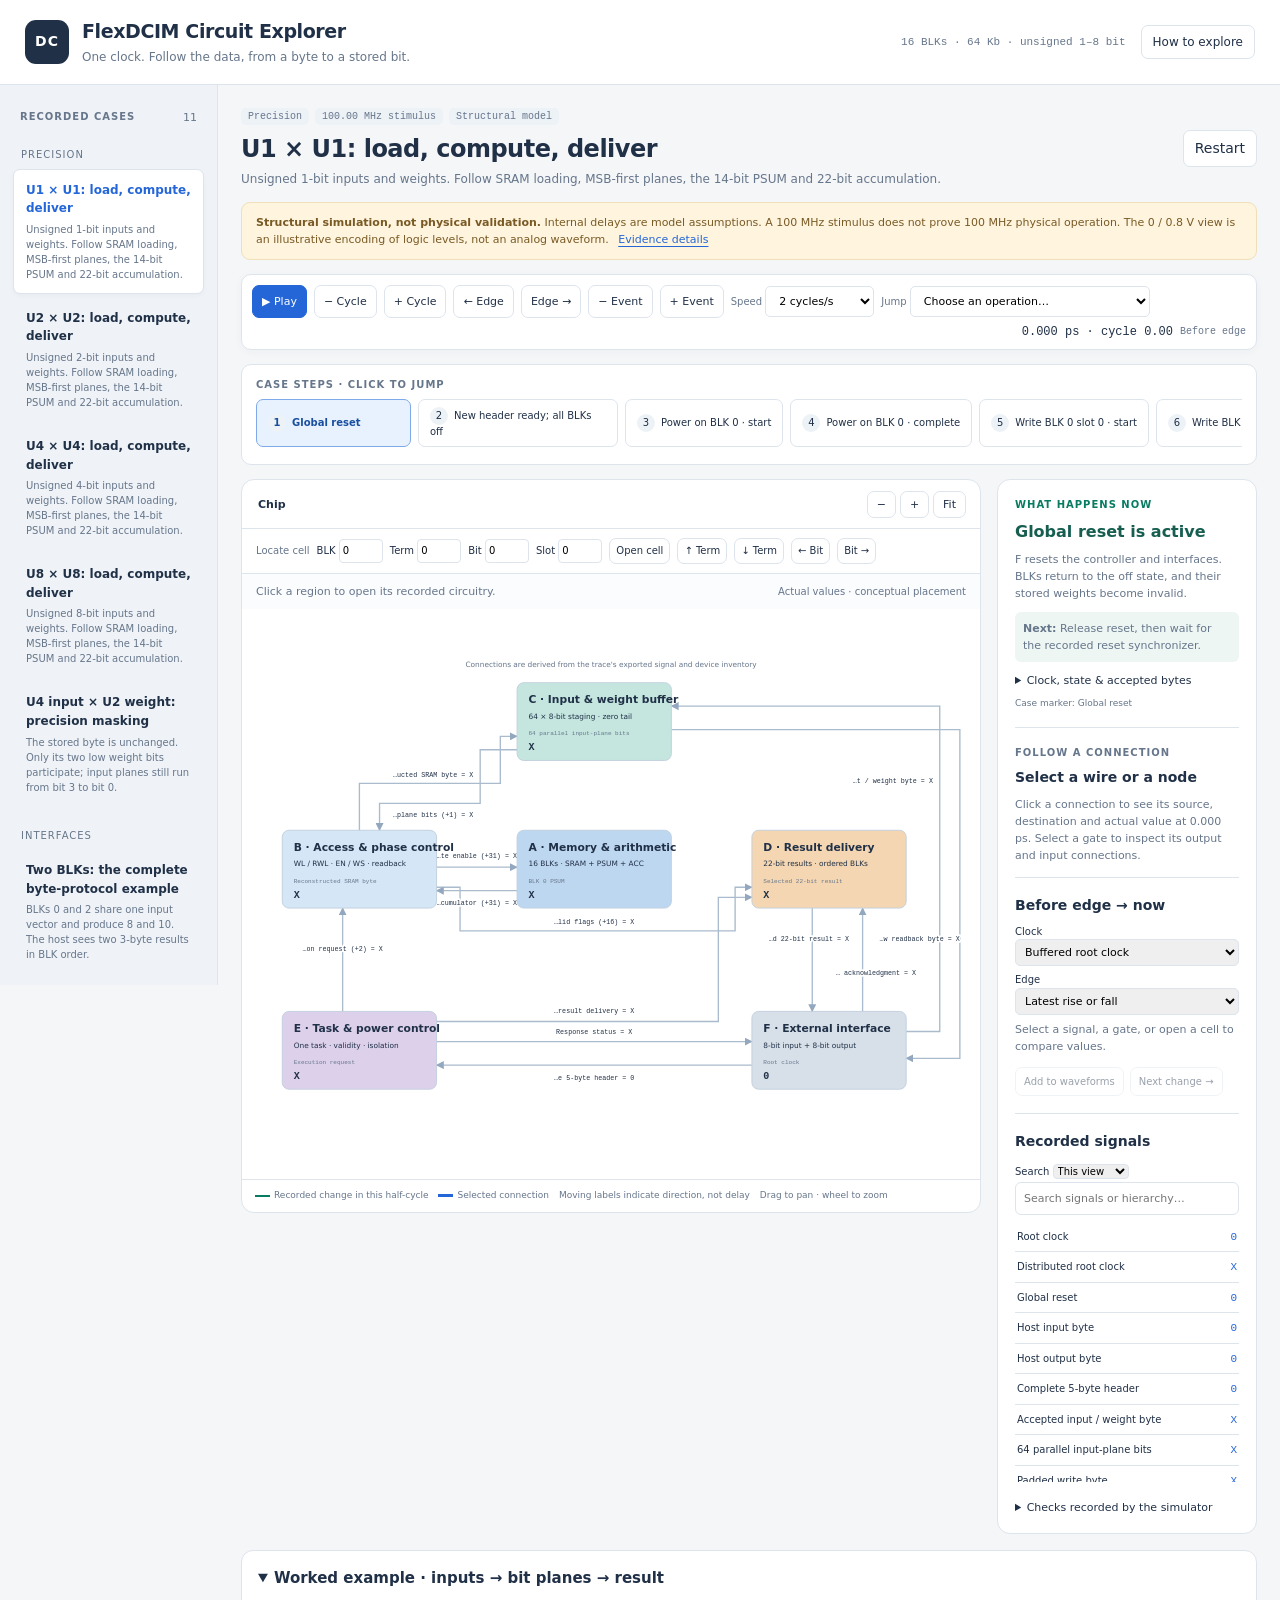
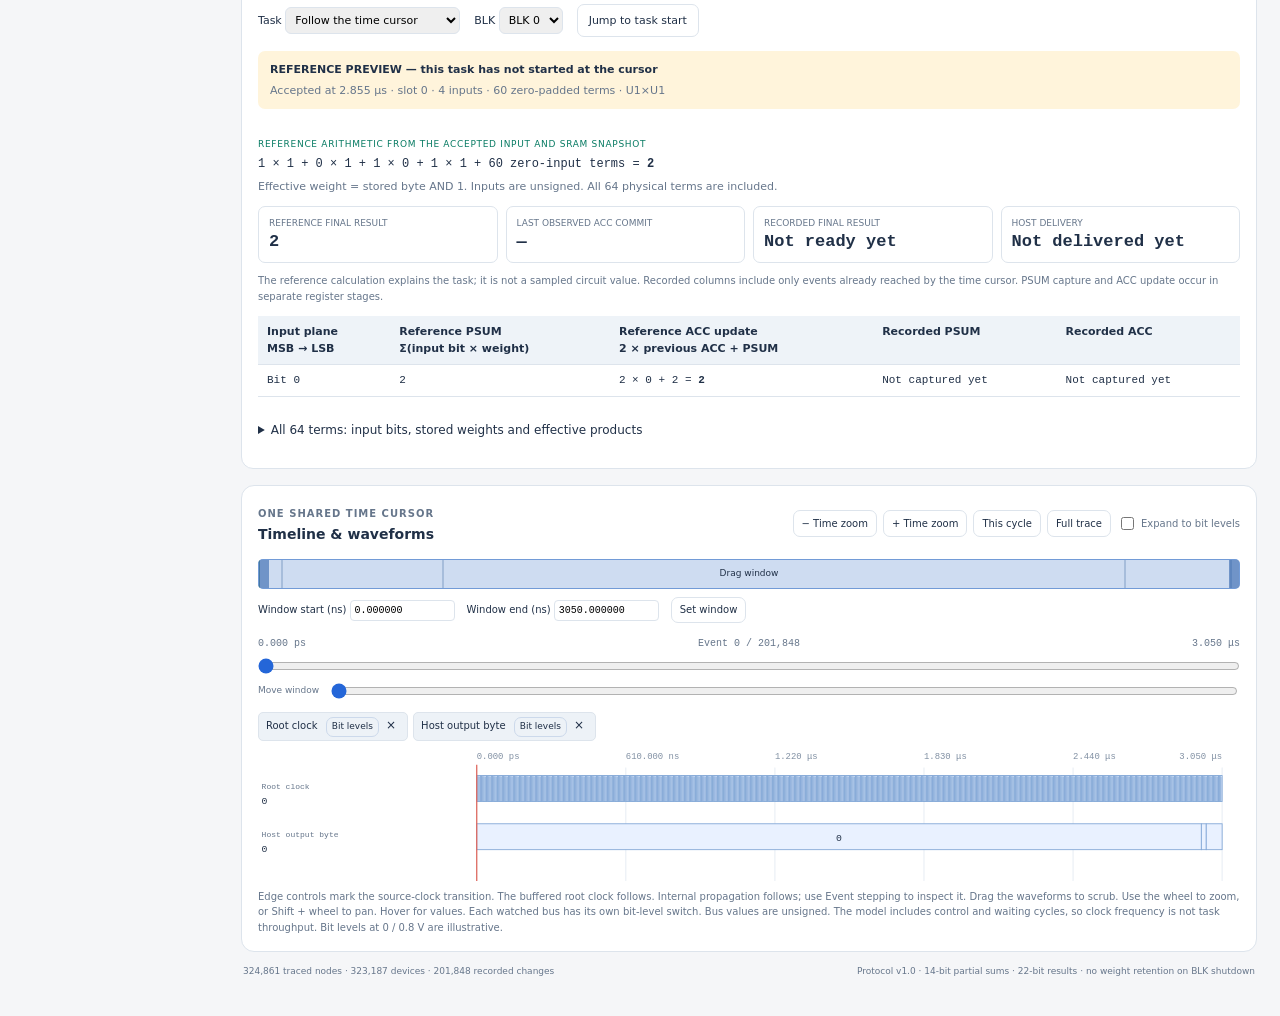
==== commit 40f0d355: "Publish approved FlexDCIM explorer and preserve model evidence boundaries" ====
--- a/index.html
+++ b/index.html
@@ -1,1513 +1,31 @@
 <!doctype html>
-<html lang="en-US">
-<head><meta charset="utf-8"><meta name="viewport" content="width=device-width,initial-scale=1">
-<title>CIM Chip Explorer</title><style>:root{--bg:#f5f6f8;--surface:#fff;--ink:#203047;--muted:#65758a;--line:#dde3eb;--soft:#edf1f6;--accent:#2166da;--accent-soft:#e8f0ff;--green:#087b63;--green-soft:#e3f4ef;--amber:#a66612;--amber-soft:#fff3dc;--danger:#ae3846;--purple:#7951ac;--mono:ui-monospace,SFMono-Regular,Consolas,monospace;--radius:14px;font-family:system-ui,-apple-system,"PingFang SC","Microsoft YaHei",sans-serif;color:var(--ink);background:var(--bg);font-size:14px;line-height:1.55;color-scheme:light}
-*{box-sizing:border-box}body{margin:0}button,input,select{font:inherit}button,select{cursor:pointer}button{border:1px solid var(--line);border-radius:8px;background:var(--surface);color:var(--ink);padding:7px 12px}button:hover{background:var(--soft)}button:focus-visible,input:focus-visible,select:focus-visible{outline:3px solid #a3c5ff;outline-offset:2px}button:disabled{opacity:.45;cursor:default}h1,h2,h3,p{margin:0}h1{font-size:19px;letter-spacing:-.4px}h2{font-size:23px;line-height:1.35;letter-spacing:-.4px}h3{font-size:15px}p{color:var(--muted)}[hidden]{display:none!important}.topbar{height:76px;display:flex;justify-content:space-between;align-items:center;padding:0 26px;background:var(--surface);border-bottom:1px solid var(--line)}.brand{display:flex;gap:13px;align-items:center}.brand-mark{display:grid;place-items:center;width:44px;height:44px;background:var(--ink);color:white;border-radius:11px;font-weight:700;letter-spacing:1px}.brand p{font-size:12px}.top-actions{display:flex;gap:16px;align-items:center}.model-badge{font:12px var(--mono);color:var(--muted)}.quiet{font-size:12px;border:0;background:var(--soft)}.app-shell{display:grid;grid-template-columns:222px minmax(0,1fr);max-width:1920px;margin:auto}.library{padding:24px 14px;border-right:1px solid var(--line);background:#f0f3f7}.library-heading{display:flex;justify-content:space-between;padding:0 7px;margin-bottom:14px;color:var(--muted);font-size:12px}.eyebrow{color:var(--muted);font-size:12px;font-weight:600;letter-spacing:.5px}.case-group{margin:20px 7px 7px;font-size:11px;letter-spacing:.7px;color:var(--muted)}.case-card{display:block;text-align:left;width:100%;border:1px solid transparent;padding:11px 12px;background:transparent;margin:3px 0}.case-card .number{font:11px var(--mono);color:var(--muted);display:block}.case-card strong{display:block;font-size:13px;font-weight:600;margin:2px 0}.case-card small{display:block;font-size:11px;color:var(--muted);line-height:1.5}.case-card[aria-current=true]{background:var(--surface);border-color:var(--line);box-shadow:0 2px 5px #172c4a08}.case-card[aria-current=true] strong{color:var(--accent)}.library-foot{border-top:1px solid var(--line);padding:18px 8px;margin-top:25px;font-size:12px}.library-foot p{margin-top:9px}main{padding:24px;min-width:0}.lesson-head{display:flex;justify-content:space-between;align-items:center;gap:16px;margin-bottom:13px}.lesson-head p{margin-top:5px;max-width:850px;font-size:13px}.tags{display:flex;gap:6px;margin-bottom:8px;flex-wrap:wrap}.tag{font:11px var(--mono);padding:3px 7px;border-radius:5px;background:var(--soft);color:var(--muted)}.secondary{border-color:#c9d9ef;background:var(--accent-soft);color:var(--accent);white-space:nowrap}.teaching-note{padding:10px 14px;background:var(--amber-soft);color:#80581f;font-size:12px;border-radius:9px;margin-bottom:15px}.visual-workspace{display:grid;grid-template-columns:minmax(500px,1fr) 270px;gap:16px}.visual-panel,.inspector,.pipeline-panel,#timeline-panel{border:1px solid var(--line);background:var(--surface);border-radius:var(--radius)}.visual-panel{overflow:hidden}.view-toolbar{display:flex;align-items:center;justify-content:space-between;padding:12px 17px;border-bottom:1px solid var(--line);min-height:50px;gap:10px}.breadcrumbs{display:flex;align-items:center;gap:7px;font-size:12px}.text-button{padding:2px 0;border:0;color:var(--accent);background:transparent}.live-status{display:flex;align-items:center;gap:6px;font-size:11px;white-space:nowrap;font-family:var(--mono)}#clock-lamp{width:8px;height:8px;border-radius:50%;background:var(--muted)}#clock-lamp.high{background:var(--green);box-shadow:0 0 0 3px var(--green-soft)}#state-pill{margin-left:8px;border-radius:5px;padding:2px 6px;background:var(--soft);font-family:inherit}#chip-svg,#gate-svg{display:block;width:100%;height:auto}.flow-legend{display:flex;gap:14px;flex-wrap:wrap;padding:9px 15px;color:var(--muted);font-size:10px;border-top:1px solid var(--line)}.legend-line{display:inline-block;width:20px;height:2px;background:#bbc7d6;vertical-align:middle;margin-right:5px}.legend-line.active{background:var(--accent);height:3px}.inspector{padding:18px;min-width:0;max-height:650px;overflow:auto}.inspector h3{margin:7px 0}.inspector p{font-size:12px}.phase-line{margin:10px 0;border-radius:8px;background:var(--soft);padding:8px 10px;font-size:12px}.phase-line b{color:var(--ink);display:block;font-family:var(--mono);overflow-wrap:anywhere}.phase-line span{font-size:10px;color:var(--muted)}.transfer-entry{padding:8px 0;border-bottom:1px solid var(--line);font-size:11px}.transfer-entry b{display:block;color:var(--accent)}.reference{font-size:12px;margin:16px 0;border-top:1px solid var(--line);padding-top:12px}.reference summary{cursor:pointer;color:var(--ink)}.reference p{margin-top:8px}.reference code{font-family:var(--mono);font-size:11px;overflow-wrap:anywhere}.chapter-heading{font-size:12px;margin:18px 0 8px;font-weight:600}.chapter-heading span{color:var(--muted);font-weight:400;font-size:10px;margin-left:10px}.chapter{display:flex;gap:9px;align-items:center;width:100%;font-size:11px;border:0;padding:7px 0;text-align:left;background:none}.chapter .dot{flex:none;width:7px;height:7px;border:1px solid #b7c3d4;border-radius:50%}.chapter.past .dot{background:#9fb6d4;border:0}.chapter.current{color:var(--accent);font-weight:600}.chapter.current .dot{background:var(--accent);border:0}.chapter time{font:10px var(--mono);margin-left:auto;color:var(--muted)}.pipeline-panel{margin-top:16px;padding:14px 17px}.pipeline-heading{display:flex;justify-content:space-between;gap:12px;align-items:center;margin-bottom:10px}.pipeline-heading span{font-size:11px;color:var(--muted)}#pipeline-stages{display:grid;grid-template-columns:repeat(16,minmax(44px,1fr));gap:5px;overflow:auto}.pipeline-stage{padding:7px 2px;font-size:10px;border-color:var(--line);border-radius:6px;min-width:44px;position:relative;background:var(--soft)}.pipeline-stage b{display:block;font:11px var(--mono)}.pipeline-stage.valid{background:var(--accent-soft);border-color:#a4c4f3;color:var(--accent)}.pipeline-stage.selected{box-shadow:inset 0 0 0 2px var(--accent)}#pipeline-detail{font-size:11px;margin-top:9px;min-height:18px}.module-heading{padding:15px 18px 8px}.module-heading p{font-size:12px;margin-top:4px}.module-controls{display:flex;gap:8px;padding:8px 17px;flex-wrap:wrap;align-items:center}.module-controls label{font-size:11px;color:var(--muted);display:flex;gap:5px;align-items:center}.module-controls select{max-width:240px;padding:5px;border:1px solid var(--line);border-radius:6px;background:var(--surface);color:var(--ink);font-size:11px}.module-controls input{width:48px;padding:4px;border:1px solid var(--line);border-radius:5px}.micro-note{font-size:10px;padding:0 17px 12px}.functional-chain{display:flex;align-items:center;gap:5px;padding:6px 17px;overflow:auto}.functional-step{border:1px solid var(--line);background:var(--soft);padding:6px 9px;border-radius:6px;font-size:10px;white-space:nowrap}.functional-step b{font-size:11px;display:block}.functional-arrow{color:var(--muted)}#node-inspector{border-top:1px solid var(--line);margin-top:14px;padding-top:9px}#node-details{font-size:11px;overflow-wrap:anywhere}#node-details code{font-family:var(--mono)}#node-details .net-row{padding:4px 0;display:flex;gap:4px;justify-content:space-between}#node-details .truth{background:var(--accent-soft);padding:8px;border-radius:6px;margin:8px 0}#watch-node{margin-top:8px;font-size:12px}.value-one{color:var(--green)}.value-x{color:var(--danger)}.value-zero{color:var(--muted)}#timeline-panel{margin-top:16px;padding:16px}footer{display:flex;justify-content:space-between;gap:10px;padding:13px 2px;font-size:10px;color:var(--muted)}#loading{padding:70px;text-align:center;color:var(--muted)}dialog{border:1px solid var(--line);border-radius:18px;max-width:700px;padding:27px;color:var(--ink);line-height:1.8}dialog::backdrop{background:#16263b70}.help-top{display:flex;justify-content:space-between;gap:20px;align-items:center}dialog p,dialog li{font-size:13px;margin-top:10px}dialog h3{margin-top:15px}#chip-svg .module-block{cursor:pointer}#chip-svg .module-block:hover .module-box{stroke:var(--accent);stroke-width:2}#chip-svg text,#gate-svg text{font-family:inherit}#gate-svg .gate-node{cursor:pointer}#gate-svg .gate-node:hover rect{stroke:var(--accent);stroke-width:2}#gate-svg .pin-node{cursor:pointer}.chart-value{font-family:var(--mono)!important;font-weight:600}.chart-muted{fill:var(--muted)}
-@media(min-width:1650px){.visual-workspace{grid-template-columns:minmax(600px,1fr) 310px}.inspector{max-height:760px}}
-@media(max-width:1180px){.app-shell{grid-template-columns:185px minmax(0,1fr)}main{padding:16px}.visual-workspace{grid-template-columns:minmax(400px,1fr) 225px}.inspector{padding:12px}.library{padding:18px 8px}.flow-legend{font-size:9px}.pipeline-heading{align-items:flex-start;flex-direction:column;gap:4px}}
-@media(max-width:960px){.visual-workspace{grid-template-columns:1fr}.inspector{max-height:320px;display:grid;grid-template-columns:1fr 1fr;gap:0 18px}.inspector>.eyebrow,.inspector>#phase-title,.inspector>#phase-explanation{grid-column:1/3}.app-shell{grid-template-columns:170px minmax(0,1fr)}.model-badge{display:none}.flow-legend{font-size:10px}}
-@media(max-width:700px){.app-shell{display:block}.topbar{padding:0 14px;height:70px}.brand p{font-size:10px}h1{font-size:16px}.brand-mark{width:35px;height:35px;font-size:11px}.library{padding:10px 12px;border:0}.library-heading,.library-foot,.case-group{display:none}#case-list{display:flex;overflow:auto;gap:5px}.case-card{min-width:160px;max-width:160px}.case-card small{display:none}.case-card .number{font-size:9px}.case-card strong{font-size:11px}main{padding:13px}.lesson-head{align-items:flex-start}h2{font-size:19px}.lesson-head p{font-size:12px}.top-actions{gap:0}.top-actions button{font-size:10px;padding:6px}.view-toolbar{padding:8px}.live-status{font-size:9px}.inspector{display:block;max-height:360px}.flow-legend{font-size:9px}.pipeline-stage{font-size:9px}.module-controls select{max-width:190px}footer{flex-direction:column}#timeline-panel{padding:10px}}
-@media(prefers-reduced-motion:reduce){*{scroll-behavior:auto!important}}
-:root{--text:var(--ink);--border:var(--line)}
-[hidden]{display:none!important}.bus-values{display:flex;flex-wrap:wrap;gap:7px;margin:12px 16px}.bus-values button{display:flex;flex-direction:column;gap:5px;padding:8px 12px;border:1px solid var(--line);border-radius:8px;background:white;color:var(--ink)}.bus-values button:hover{border-color:var(--accent)}.bus-values small{font-size:11px;color:var(--muted)}.bus-values code{font-size:16px}.module-controls select{max-width:240px}.module-controls input{width:58px}.net-name{font-size:11px;overflow-wrap:anywhere}.node-number{font-family:var(--mono);font-size:30px;margin:8px 0}.transfer-entry{overflow-wrap:anywhere}.transfer-entry small{color:var(--muted);font-size:10px}.packet{pointer-events:none}.chart-muted{font-size:13px;fill:var(--muted)}.module-box{transition:stroke .1s}#gate-svg{width:100%;min-height:240px}.module-block:focus .module-box,.gate-node:focus rect{stroke:var(--accent);stroke-width:3}#module-controls{padding:8px 16px}.pipeline-panel{overflow:hidden}.pipeline-stages{min-width:0}.module-heading{padding:12px 16px 0}#gate-scope{padding:0 16px}.case-card small{display:-webkit-box;-webkit-line-clamp:2;-webkit-box-orient:vertical;overflow:hidden}.case-card b{line-height:1.4}.library{max-height:calc(100vh - 98px);overflow:auto;position:sticky;top:10px}.reference{overflow-wrap:anywhere}@media(max-width:700px){.library{position:static;max-height:none}.module-controls select{max-width:190px}}
-.play-dock{display:flex;align-items:center;gap:8px;padding:10px 12px;margin:12px 0;position:sticky;top:0;z-index:20;background:#fffffff2;backdrop-filter:blur(8px);border:1px solid var(--line);border-radius:10px;box-shadow:0 2px 10px #26344709}.play-dock button,.play-dock select{border:1px solid var(--line);border-radius:6px;padding:7px 9px;color:var(--ink);background:white;font-size:12px;white-space:nowrap}.play-dock .primary{background:var(--accent);color:white;border-color:var(--accent)}.play-dock label{font-size:11px;white-space:nowrap;color:var(--muted)}.play-dock input{flex:1;min-width:60px;accent-color:var(--accent)}#demo-time{font-family:var(--mono);font-size:11px;min-width:90px}.functional-step{color:var(--ink);cursor:pointer}.functional-step[data-target]:hover{background:var(--accent-soft);border-color:var(--accent)}.chapter small{display:block;margin-top:4px;color:var(--muted)}@media(max-width:900px){.play-dock{flex-wrap:wrap}.play-dock input{flex-basis:50%}.play-dock #focus-time{display:none}}@media(prefers-reduced-motion:reduce){*{scroll-behavior:auto!important;transition:none!important}}
-.gate-inputs{margin:8px 0}.gate-inputs button{display:flex;justify-content:space-between;align-items:center;gap:6px;width:100%;padding:7px 4px;border:0;border-bottom:1px solid var(--line);background:transparent;color:var(--ink);text-align:left}.gate-inputs span{font-family:var(--mono);font-size:10px;overflow-wrap:anywhere}.gate-inputs code{font-size:14px;color:var(--accent)}.inspector{max-height:1000px;overflow:auto;align-self:start}.module-controls{max-height:160px;overflow:auto}
-
-.transfer-entry code{display:block;font-size:18px;padding:5px 0}.transfer-entry small{display:block}
-.visual-panel{align-self:start}@media(max-width:700px){#chip-view,#module-view{overflow-x:auto}#chip-svg,#gate-svg{min-width:680px}}
-
-.cim-timeline{--tl-text:var(--text,#1c3045);--tl-muted:var(--muted,#61758a);--tl-surface:var(--surface,#fff);--tl-soft:var(--soft,#f1f5f9);--tl-border:var(--border,#dce4ed);--tl-accent:var(--accent,#087f8c);--tl-warn:var(--warn,#a95221);color:var(--tl-text);font-size:14px;min-width:0}
-.cim-timeline button,.cim-timeline select,.cim-timeline input{font:inherit;box-sizing:border-box}
-.cim-timeline button{background:var(--tl-surface);border:1px solid var(--tl-border);color:var(--tl-text);border-radius:8px;min-height:35px;padding:6px 11px;cursor:pointer;white-space:nowrap}
-.cim-timeline button:hover{background:var(--tl-soft);border-color:var(--tl-accent)}
-.cim-timeline button:focus-visible,.cim-timeline input:focus-visible,.cim-timeline select:focus-visible{outline:2px solid var(--tl-accent);outline-offset:2px}
-.cim-timeline button:disabled{opacity:.45;cursor:not-allowed}
-.cim-timeline .tl-primary{background:var(--tl-accent);border-color:var(--tl-accent);color:white;font-weight:600;min-width:70px}
-.cim-timeline .tl-primary:hover{filter:brightness(.93);background:var(--tl-accent)}
-.tl-playbar{display:flex;align-items:center;gap:10px;flex-wrap:wrap;margin-bottom:12px}
-.tl-steps{display:flex;gap:5px}.tl-speed-label{display:flex;align-items:center;gap:7px;color:var(--tl-muted);font-size:12px}.tl-speed-label select{max-width:130px}
-.cim-timeline select,.cim-timeline input[type=search]{background:var(--tl-surface);border:1px solid var(--tl-border);color:var(--tl-text);border-radius:7px;min-height:35px;padding:6px 9px}
-.tl-current{margin-left:auto;font-variant-numeric:tabular-nums;font-family:ui-monospace,SFMono-Regular,Menlo,monospace;font-size:13px;font-weight:600}
-.tl-overview-label,.tl-windowbar,.tl-wave-meta{display:flex;justify-content:space-between;align-items:center;gap:10px;flex-wrap:wrap;color:var(--tl-muted);font-size:12px}
-.tl-overview-label{margin-bottom:2px}.tl-windowbar{margin-top:3px;margin-bottom:6px}.tl-windowbar>div{display:flex;gap:5px}.tl-windowbar button{min-height:29px;padding:4px 9px;font-size:12px}
-#tl-overview{display:block;width:100%;height:40px;touch-action:none;cursor:crosshair;overflow:visible}
-.tl-overview-track{fill:var(--tl-soft)}.tl-chapter{fill:var(--tl-border)}.tl-chapter-1{opacity:.45}.tl-window{fill:var(--tl-accent);fill-opacity:.16;stroke:var(--tl-accent);stroke-width:1;cursor:grab}.tl-window-handle{fill:var(--tl-accent);cursor:ew-resize}
-.cim-timeline #tl-seek{width:100%;accent-color:var(--tl-accent);margin:5px 0 15px;cursor:ew-resize}
-.tl-signal-tools{display:flex;gap:8px;align-items:center;flex-wrap:wrap}.tl-signal-tools strong{margin-right:5px}.tl-signal-tools #tl-signal-search{flex:1;min-width:160px}.tl-signal-tools #tl-signal-select{flex:1.2;min-width:180px;max-width:360px}.tl-signal-tools #tl-region{max-width:160px}
-.tl-wave-meta{margin:8px 0;min-height:17px}#tl-message{color:var(--tl-accent)}
-.tl-wave-scroller{overflow:auto;max-height:470px;min-height:105px;border:1px solid var(--tl-border);border-radius:9px;background:var(--tl-surface);scrollbar-gutter:stable}
-#tl-waveforms{display:block;min-width:1000px;width:100%;height:auto;touch-action:none;font-family:ui-monospace,SFMono-Regular,Menlo,monospace;cursor:crosshair;user-select:none}
-.tl-plot-bg,.tl-label-bg{fill:var(--tl-surface)}.tl-label-bg{stroke:var(--tl-border);stroke-width:.5}
-.tl-grid{stroke:var(--tl-border);stroke-width:.7}.tl-clock-line{stroke:var(--tl-muted);stroke-width:.7;stroke-dasharray:2 5;opacity:.28}.tl-clock-rise{opacity:.46}
-.tl-axis{fill:var(--tl-muted);font-size:11px}.tl-axis-secondary{fill:var(--tl-muted);font-size:9px;opacity:.82}
-.tl-row-divider{stroke:var(--tl-border);stroke-width:.7}.tl-cursor{stroke:var(--tl-accent);stroke-width:1.8;pointer-events:none}
-.tl-name{fill:var(--tl-text);font-size:11px;font-weight:600}.tl-subname{fill:var(--tl-muted);font-size:9px}.tl-bit-name{fill:var(--tl-muted);font-size:10px}.tl-bit-level{fill:var(--tl-muted);font-size:8px}
-.tl-expand-hit,.tl-remove-hit{cursor:pointer;outline:none}.tl-expand-hit rect,.tl-remove-hit rect{fill:var(--tl-soft)}.tl-expand-hit text,.tl-remove-hit text{fill:var(--tl-text);font-size:10px}
-.tl-expand-hit:hover rect,.tl-remove-hit:hover rect,.tl-expand-hit:focus rect,.tl-remove-hit:focus rect{fill:var(--tl-border)}
-.tl-bus-band{fill:var(--tl-accent);fill-opacity:.09;stroke:var(--tl-accent);stroke-width:.8}.tl-bus-unknown{fill:var(--tl-warn);fill-opacity:.08;stroke:var(--tl-warn);stroke-width:.8;stroke-dasharray:3 2}
-.tl-bus-value{fill:var(--tl-text);font-size:11px}.tl-bit-path{fill:none;stroke:var(--tl-accent);stroke-width:1.3;stroke-linejoin:miter}.tl-unknown-band{fill:var(--tl-warn);opacity:.13}.tl-unknown{fill:var(--tl-warn);font-size:11px}.tl-empty{fill:var(--tl-muted);font-size:12px}
-.tl-off-band{fill:var(--tl-muted);fill-opacity:.15;stroke:var(--tl-muted);stroke-width:.5;stroke-dasharray:2 3}.tl-off-label{fill:var(--tl-muted);font-size:11px}
-.tl-tooltip{padding:8px 10px;background:var(--tl-soft);border-radius:7px;margin-top:6px;font-size:12px;color:var(--tl-text);font-variant-numeric:tabular-nums}
-.tl-help{font-size:12px;line-height:1.6;color:var(--tl-muted);margin:8px 0 0}.tl-help code{font-size:inherit}
-@media(max-width:700px){.tl-current{width:100%;margin-left:0}.tl-signal-tools{gap:6px}.tl-signal-tools strong{width:100%}.tl-signal-tools #tl-region{flex:1}.tl-signal-tools #tl-signal-search{min-width:130px}.tl-signal-tools #tl-signal-select{max-width:none;min-width:150px}.tl-windowbar>span{width:100%}.tl-playbar{gap:8px}.tl-steps button{padding:5px 8px}.tl-wave-scroller{max-height:380px}}
-
-.cim-array-view{color:var(--ink,#203047);font-size:12px;min-width:0}.av-toolbar{display:flex;gap:12px;justify-content:space-between;align-items:center;flex-wrap:wrap;padding:10px 12px;border-bottom:1px solid var(--line,#dde3eb)}.av-navigation,.av-locate{display:flex;align-items:center;gap:6px}.av-toolbar button,.av-selection button{font:inherit;background:white;border:1px solid var(--line,#dde3eb);border-radius:6px;color:var(--ink,#203047);padding:6px 9px;cursor:pointer}.av-toolbar button:hover,.av-selection button:hover{background:var(--soft,#edf1f6)}.av-navigation span{color:var(--muted,#65758a);font-size:11px;margin-left:4px}.av-locate label{display:flex;align-items:center;gap:4px;color:var(--muted,#65758a)}.av-locate input{width:54px;border:1px solid var(--line,#dde3eb);border-radius:5px;padding:4px;background:white;color:var(--ink,#203047);font:inherit}.av-canvas-wrap{position:relative;overflow:hidden;background:#f8fafc}#av-canvas{display:block;width:100%;height:560px;touch-action:none;cursor:grab}#av-canvas:focus-visible{outline:2px solid var(--accent,#2166da);outline-offset:-2px}#av-canvas.av-grabbing{cursor:grabbing}.av-hover{position:absolute;padding:4px 7px;border:1px solid #cad7e5;border-radius:5px;background:#ffffffed;color:#203047;font:11px ui-monospace,monospace;pointer-events:none;white-space:nowrap}.av-count{position:absolute;bottom:8px;left:10px;font-size:10px;padding:3px 6px;background:#ffffffe8;border-radius:4px;color:#65758a;pointer-events:none}.av-legend{padding:9px 12px;display:flex;gap:8px 14px;flex-wrap:wrap;border-top:1px solid var(--line,#dde3eb);color:var(--muted,#65758a);font-size:10px}.av-legend i{display:inline-block;width:10px;height:10px;border:1px solid #bdcbd8;border-radius:2px;margin-right:4px;vertical-align:-1px}.av-active{background:#dceaff}.av-writing{background:#fff0d5}.av-idle{background:#e8edf2}.av-reg{background:#c4b3dd}.av-off{background:repeating-linear-gradient(45deg,#354258,#354258 3px,#7a8799 3px,#7a8799 4px)}.av-x{background:#f4d890}.av-selection{display:flex;align-items:center;justify-content:space-between;gap:10px;padding:10px 12px;background:var(--soft,#edf1f6)}#av-selected{display:flex;gap:8px;flex-wrap:wrap}#av-selected span{color:var(--muted,#65758a);font-size:11px}.av-selection button{color:var(--accent,#2166da);font-weight:600;white-space:nowrap}.av-ports{padding:10px 12px;display:flex;flex-wrap:wrap;gap:6px}.av-ports span{display:flex;align-items:center;gap:7px;padding:4px 6px;background:var(--soft,#edf1f6);border-radius:4px}.av-ports small{font-size:9px;color:var(--muted,#65758a)}.av-ports b{font:12px ui-monospace,monospace;color:var(--ink,#203047)}.av-note{padding:0 12px 12px;font-size:10px;line-height:1.6;color:var(--muted,#65758a)}@media(max-width:700px){#av-canvas{height:440px}.av-toolbar{gap:7px}.av-selection{align-items:flex-start;flex-direction:column}.av-navigation span{font-size:10px}.av-legend{gap:6px 10px}.av-locate input{width:48px}}
-
-.cd-toolbar{display:flex;align-items:center;gap:7px;flex-wrap:wrap;padding:12px;border-bottom:1px solid var(--border)}.cd-toolbar strong{flex:1;min-width:150px;font-size:14px}.cd-toolbar button,.cd-readout button,.cd-interface button{padding:6px 9px;border:1px solid #c9d6e7;border-radius:6px;background:white;color:#2362a4;font-size:11px}.cd-status{margin:10px 14px;padding:8px 12px;border-radius:7px;background:#edf1f5;color:#4f6276;font-weight:650;font-size:13px}.cd-status[data-power=off]{background:repeating-linear-gradient(135deg,#263142,#263142 10px,#3b475a 10px,#3b475a 13px);color:white}.cd-content{display:grid;grid-template-columns:minmax(0,1fr) 250px;gap:0;border-top:1px solid var(--border);border-bottom:1px solid var(--border)}#cd-viewport{height:680px;overflow:auto;background:#e9eef5;cursor:grab;overscroll-behavior:contain;touch-action:none}#cd-sheet{transform-origin:0 0;margin:0 auto}#cd-svg{width:100%;height:100%;display:block}.cd-gate,.cd-net,#cd-svg path[data-channel]{cursor:pointer}.cd-interface{height:680px;overflow:auto;border-left:1px solid var(--border);font-size:11px}.cd-interface table{width:100%;border-collapse:collapse;font-family:var(--mono)}.cd-interface th{padding:10px 4px;background:#eff3f8;position:sticky;top:0;font-size:10px}.cd-interface td{padding:7px 4px;border-bottom:1px solid #edf0f4}.cd-interface td:first-child{font-size:10px}.cd-interface tr.cd-selected{background:#e7f0ff}.cd-interface p{padding:10px;line-height:1.7;color:#6c7b8e}.cd-readout{display:flex;gap:10px;align-items:center;margin:10px 14px;padding:10px;background:#edf5ff;border-radius:7px;font-size:12px;line-height:1.6}.cd-readout span{flex:1}#cd-summary,#cd-neighbors,.cd-foot{font-size:12px;line-height:1.8;padding:0 14px;color:#65758a}.cd-foot{font-size:10px}#cell-detail-view{min-width:0}@media(max-width:900px){.cd-content{grid-template-columns:minmax(0,1fr)}.cd-interface{height:230px;border-left:0}#cd-viewport{height:600px}}
-
-.cim-region-view{background:#fff;min-width:0;color:var(--ink)}
-.visual-workspace:has(#region-view:not([hidden])){grid-template-columns:minmax(0,1fr)}
-.visual-workspace:has(#region-view:not([hidden]))>.inspector{max-height:340px;display:block}
-.rv-toolbar{display:flex;align-items:center;gap:8px;padding:12px 14px;border-bottom:1px solid var(--line);flex-wrap:wrap}
-.rv-toolbar button,.rv-footer button,.rv-selection button{font-size:11px;padding:6px 9px;white-space:nowrap}
-.rv-toolbar nav{display:flex;align-items:center;gap:5px;flex:1;flex-wrap:wrap;min-width:100px;font-size:10px;color:var(--muted)}
-.rv-toolbar nav button{background:transparent;border-color:transparent;color:var(--accent);padding:3px 5px;white-space:normal;text-align:left}
-.rv-toolbar nav button[aria-current=page]{color:var(--ink);font-weight:600;background:var(--soft)}
-.rv-zoom-tools{display:flex;align-items:center;gap:5px}.rv-zoom-tools span{font:10px var(--mono);min-width:35px;text-align:center}
-.rv-status{font-size:11px;padding:9px 15px;color:#50657c;background:#f3f6fa;border-bottom:1px solid var(--line)}
-.rv-viewport{height:680px;overflow:auto;position:relative;background:#f8fafc;cursor:grab;overscroll-behavior:contain;touch-action:none}
-.rv-viewport:active{cursor:grabbing}.rv-sheet{position:relative;min-height:1px;min-width:1px}.rv-sheet svg{width:100%;height:100%;display:block;overflow:visible}
-.rv-node{cursor:pointer}.rv-node rect{fill:#edf4fd;stroke:#8faed2;stroke-width:1.5}.rv-node:hover rect,.rv-node:focus rect{stroke:#2166da;stroke-width:2.5;outline:none}
-.rv-node-title{font-size:13px;fill:#28435f;font-weight:650}.rv-node-subtitle{font-size:10px;fill:#6d8096}.rv-node-value{font:12px var(--mono);fill:#175190}.rv-node-enter{font-size:8px;fill:#6b83a0}
-.rv-overview .rv-node-title{font-size:16px}.rv-overview .rv-node-subtitle{font-size:12px}.rv-overview .rv-node-value{font-size:15px}.rv-overview .rv-node-enter{font-size:10px}.rv-overview .rv-wire-label{font-size:11px}.rv-overview .rv-packet text{font-size:12px}
-.rv-boundary rect{fill:#f0f3f7;stroke:#b4c0ce;stroke-dasharray:4 3}.rv-boundary .rv-node-title{fill:#63758a}
-.rv-node.rv-recent rect{stroke:#bc8c33;stroke-width:2.2}.rv-node.rv-selected rect{stroke:#2166da;stroke-width:3;fill:#e1edff}
-.rv-wire{cursor:pointer;outline:none}.rv-wire-hit{fill:none;stroke:transparent;stroke-width:18}.rv-wire-line{fill:none;stroke:#b4c2d2;stroke-width:1.6}
-.rv-wire:hover .rv-wire-line,.rv-wire:focus .rv-wire-line{stroke:#4279be;stroke-width:2.5}.rv-wire.rv-recent .rv-wire-line{stroke:#bd8b30;stroke-width:2.1}
-.rv-wire.rv-selected .rv-wire-line{stroke:#2166da;stroke-width:3}.rv-wire-label{font:9px var(--mono);fill:#6d8096;text-anchor:middle;paint-order:stroke;stroke:#f8fafc;stroke-width:4px;stroke-linejoin:round;pointer-events:none}
-.rv-packet rect{fill:#fff;stroke:#8ca8c7;stroke-width:1}.rv-packet text{font:10px var(--mono);fill:#345b87}.rv-wire.rv-recent .rv-packet rect{stroke:#bd8b30}.rv-wire.rv-selected .rv-packet rect{stroke:#2166da}
-.rv-wire-label{opacity:0}.rv-wire:hover .rv-wire-label,.rv-wire:focus .rv-wire-label,.rv-wire.rv-selected .rv-wire-label{opacity:1}
-.rv-feedback .rv-wire-line{stroke-dasharray:6 3}.rv-wire.rv-selected .rv-wire-line{stroke-width:3.5}
-.rv-tracing .rv-wire.rv-dim{opacity:.13}.rv-tracing .rv-node.rv-dim{opacity:.3}.rv-tracing .rv-wire.rv-dim:hover{opacity:.8}
-.rv-node.rv-source rect{stroke:#087e8b;stroke-width:3;fill:#e0f4f4}.rv-node.rv-target rect{stroke:#7952b3;stroke-width:3;fill:#f0e9fc}
-.rv-endpoint-role{font-size:12px;font-weight:700;fill:#087e8b;pointer-events:none}.rv-target .rv-endpoint-role{fill:#7952b3}
-.rv-focus{padding:12px 16px;border-bottom:1px solid #a9bfdc;background:#f4f8ff}
-.rv-focus-head{display:flex;align-items:center;gap:12px;font-size:12px;margin-bottom:10px}.rv-focus-head span{flex:1;color:var(--muted);font:11px var(--mono)}.rv-focus-head button{font-size:11px;padding:4px 8px}
-.rv-focus-track{display:grid;grid-template-columns:minmax(110px,1fr) 20px minmax(210px,1.8fr) 20px minmax(110px,1fr);gap:9px;align-items:center}
-.rv-focus-endpoint{padding:9px 12px;border-radius:7px;border:1px solid;min-width:0}.rv-focus-endpoint small{display:block;font-size:10px;margin-bottom:5px}.rv-focus-endpoint strong{font-size:13px;overflow-wrap:anywhere}
-.rv-focus-source{background:#e0f4f4;border-color:#73bfc4;color:#086b75}.rv-focus-target{background:#f0e9fc;border-color:#b59bd7;color:#69439e}.rv-focus-arrow{text-align:center;color:#4c73a2}
-.rv-focus-signal{min-width:0}.rv-focus-signal label{display:flex;align-items:center;gap:7px;font-size:10px;color:#63758a}.rv-focus-signal select{width:100%;min-width:0;font:11px var(--mono);padding:6px}
-.rv-focus-values{display:flex;gap:16px;flex-wrap:wrap;padding-top:7px;font-size:10px;color:#63758a}.rv-focus-values code{font:14px var(--mono);color:#193c69;overflow-wrap:anywhere}.rv-focus-values .rv-value-changed{color:#945f0c;font-weight:700}.rv-focus>p{margin-top:7px;font-size:10px;color:#63758a}
-.rv-ports tr.rv-port-focused td{background:#edf3ff;box-shadow:inset 0 1px #d2e0f7,inset 0 -1px #d2e0f7}
-.rv-off{background:#253248}.rv-off .rv-node rect{fill:#35465e;stroke:#6b7f97}.rv-off .rv-node-title,.rv-off .rv-node-value{fill:#e1e7ee}.rv-off .rv-node-subtitle,.rv-off .rv-node-enter,.rv-off .rv-wire-label{fill:#b7c4d5;stroke:none}.rv-off .rv-wire-line{stroke:#718299}
-.rv-power{position:sticky;left:calc(50% - 120px);bottom:20px;width:240px;margin-top:-70px;text-align:center;padding:10px;background:#172537ed;color:#fff;border-radius:9px;font-size:16px;pointer-events:none}.rv-power small{font-size:11px;color:#b9c9dc}
-.rv-legend{display:flex;flex-wrap:wrap;gap:12px;padding:9px 14px;border-top:1px solid var(--line);font-size:10px;color:var(--muted)}
-.rv-line{display:inline-block;width:19px;height:2px;background:#aebed1;vertical-align:middle;margin-right:4px}.rv-change{background:#bd8b30}.rv-chosen{background:#2166da}
-.rv-footer{display:flex;align-items:center;gap:8px;padding:3px 14px 12px;color:var(--muted);font-size:10px}.rv-footer span{flex:1}
-.rv-selection{padding:12px 14px;display:flex;gap:9px;align-items:center;border-top:1px solid var(--line);background:#fbfcfe}.rv-selection>div{flex:1;min-width:0}.rv-selection strong{font-size:13px;overflow-wrap:anywhere}.rv-selection p{font-size:11px;margin-top:5px;overflow-wrap:anywhere}
-.rv-edge-time{padding:3px 14px 8px;font-size:10px;color:var(--muted)}.rv-ports{max-height:360px;overflow:auto;padding:0 14px 12px}.rv-port-group{border:1px solid var(--line);border-radius:7px;margin-bottom:7px;overflow:hidden}
-.rv-port-group summary{cursor:pointer;padding:8px 10px;font-size:11px;background:#f3f6fa;font-weight:600}.rv-port-group summary span{float:right;color:var(--muted);font-weight:400}
-.rv-ports table,.rv-bits table{border-collapse:collapse;width:100%;table-layout:fixed;font-size:11px}.rv-ports th,.rv-bits th{background:#f8fafc;color:var(--muted);font-weight:500;text-align:left;font-size:10px}
-.rv-ports td,.rv-ports th,.rv-bits td,.rv-bits th{padding:6px 9px;border-bottom:1px solid #e6ebf2;overflow-wrap:anywhere;vertical-align:middle}
-.rv-ports th:first-child{width:46%}.rv-ports th:last-child,.rv-bits th:last-child{width:72px;white-space:nowrap}.rv-ports td:not(:first-child),.rv-bits td:not(:first-child){font-family:var(--mono)}
-.rv-ports td small{display:block;color:#8090a4;font:9px var(--mono)}.rv-port-name{padding:0;border:0;border-radius:0;background:none;text-align:left;color:#355b88;font:10px var(--mono);overflow-wrap:anywhere}.rv-port-name:hover{background:none;text-decoration:underline}
-.rv-ports td button[data-watch],.rv-bits td button{padding:0 7px;color:var(--accent);background:white;font-size:13px}.rv-ports tr.rv-recent td{background:#fffaec}
-.rv-bits{margin:0 14px 12px;border:1px solid #b7cdea;border-radius:8px;max-height:300px;overflow:auto}.rv-bits-title{position:sticky;top:0;display:flex;align-items:center;gap:8px;justify-content:space-between;padding:8px 10px;background:#eaf2fe;font-size:11px}.rv-bits-title button{padding:2px 7px;font-size:10px}.rv-bits th:first-child{width:62%}.rv-bits td:first-child{font:10px var(--mono)}
-.rv-note{font-size:10px;padding:1px 14px 13px;line-height:1.65}
-@media(max-width:900px){.rv-viewport{height:490px}.rv-selection{flex-wrap:wrap}.rv-selection>div{flex-basis:100%}.rv-toolbar nav{order:3;flex-basis:100%}.rv-zoom-tools{margin-left:auto}.rv-footer{flex-wrap:wrap}.rv-footer span{flex-basis:100%}.rv-ports th:first-child{width:40%}}
-@media(max-width:700px){.rv-viewport{height:440px}.rv-legend{gap:6px;font-size:9px}.rv-ports td,.rv-ports th{padding:5px}.rv-ports{padding:0 8px 8px}}
-@media(max-width:700px){.rv-focus-track{grid-template-columns:minmax(0,1fr) 18px minmax(0,1fr)}.rv-focus-signal{grid-column:1/-1;grid-row:2}.rv-focus-arrow:nth-child(4){display:none}.rv-focus-endpoint{padding:7px}.rv-focus-head{flex-wrap:wrap}.rv-focus-head span{font-size:10px}}
-</style></head>
+<html lang="en">
+<head><meta charset="utf-8"><meta name="viewport" content="width=device-width,initial-scale=1"><title>FlexDCIM · Circuit Explorer</title><link rel="stylesheet" href="style.css"></head>
 <body>
-<header class="topbar"><div class="brand"><span class="brand-mark">CIM</span><div><h1>CIM Chip Explorer</h1><p>Follow each integer through every clock cycle and gate</p></div></div>
-<div class="top-actions"><span class="model-badge">128 × 128 · One root clock</span><button id="help-open" class="quiet">Help and model limits</button></div></header>
-<div id="loading" role="status">Loading validated simulation cases…</div>
-<div class="app-shell" id="app" hidden>
-<aside class="library"><div class="library-heading"><span class="eyebrow">Choose a case</span><span id="case-count"></span></div><nav id="case-list" aria-label="Case library"></nav>
-<div class="library-foot"><b>Follow the data into the circuit</b><p>Start with the module connections. Open a module to inspect its gates and registers, then add signals to the waveform pane.</p><p>Saved cases come from structural simulation. Animation explains data direction between edges; it is not an analog voltage simulation.</p></div></aside>
+<header class="topbar"><div class="brand"><span class="brand-mark">DC</span><div><h1>FlexDCIM Circuit Explorer</h1><p>One clock. Follow the data, from a byte to a stored bit.</p></div></div><div class="top-actions"><span class="model-badge">16 BLKs · 64 Kb · unsigned 1–8 bit</span><button id="help-open">How to explore</button></div></header>
+<div id="loading" role="status">Loading the recorded case library…</div>
+<div id="load-error" class="error" hidden></div>
+<div id="app" class="app-shell" hidden>
+<aside class="library"><div class="library-heading"><span class="eyebrow">RECORDED CASES</span><span id="case-count"></span></div><nav id="case-list" aria-label="Simulation cases"></nav><div class="library-foot"><b>Start outside. Look inside.</b><p>Open a region, a BLK, and then a DPU. Every displayed value comes from the selected trace.</p><p>Dark hatching means power is off. Pale gray means powered but inactive. “?” means that the trace does not establish the state.</p></div></aside>
 <main>
-<section class="lesson-head"><div><div id="case-tags" class="tags"></div><h2 id="case-title"></h2><p id="case-description"></p></div><button id="restart-case" class="secondary">Restart case</button></section>
-<div class="teaching-note" id="precision-note"></div>
-<div class="play-dock" aria-label="Playback controls"><button id="demo-play" class="primary">Play</button><button id="demo-prev" title="Previous clock edge">← Edge</button><button id="demo-next" title="Next clock edge">Edge →</button><label>Speed <select id="demo-speed"><option value="0.01">Slow propagation</option><option value="1">1 cycle/s</option><option value="4" selected>4 cycles/s</option><option value="12">12 cycles/s</option><option value="32">32 cycles/s</option><option value="128">128 cycles/s</option></select></label><input id="demo-scrub" type="range" aria-label="Playback time cursor"><span id="demo-time"></span><button id="focus-time">Focus on this cycle</button></div>
-<section class="visual-workspace">
-<div class="visual-panel">
-<div class="view-toolbar"><div class="breadcrumbs"><button id="chip-home" class="text-button">Chip overview</button><span id="module-crumb"></span></div><div class="live-status"><span id="clock-lamp"></span><span id="clock-value"></span><span id="state-pill"></span></div></div>
-<div id="chip-view"><svg id="chip-svg" viewBox="0 0 1000 590" role="img" aria-label="Data flow and current values between modules"></svg></div>
-<section id="array-view" hidden></section><section id="cell-detail-view" hidden></section>
-<section id="region-view" hidden></section>
-<div id="module-view" hidden><div class="module-heading"><h3 id="module-title"></h3><p id="module-purpose"></p></div><div id="module-controls" class="module-controls"></div>
-<div id="module-functional"></div><svg id="gate-svg" viewBox="0 0 1000 430" role="img" aria-label="Selected logic gate and its input connections"></svg><p id="gate-scope" class="micro-note"></p></div>
-<div class="flow-legend"><span><i class="legend-line active"></i>Transfer or level update this cycle</span><span><i class="legend-line"></i>Connection</span><span>Animation does not represent physical wire delay</span></div>
-</div>
-<aside class="inspector"><div class="eyebrow">What happens in this cycle</div><h3 id="phase-title"></h3><p id="phase-explanation"></p><p id="current-action" class="micro-note"></p><div id="flow-values"></div>
-<div id="node-inspector" hidden><h3>Selected node</h3><div id="node-details"></div><button id="watch-node" class="secondary">Add to waveforms</button><button id="expand-node" class="secondary">Explore upstream</button></div>
-<details class="reference"><summary>Task settings and arithmetic reference</summary><div id="math-reference"></div></details>
-<div class="chapter-heading">Key steps <span>Click to jump</span></div><div id="chapters"></div>
-</aside></section>
-<section class="pipeline-panel"><div class="pipeline-heading"><h3>16 PSUM pipeline stages</h3><span>Registers every 8 columns · Color indicates valid data, not precision</span></div><div id="pipeline-stages"></div><p id="pipeline-detail"></p></section>
-<section id="timeline-panel" aria-label="Playback controls and digital waveforms"></section>
-<footer><span id="case-evidence"></span><span>Internal delays are design assumptions. Original macro-port calibration records are unchanged.</span></footer>
+<section class="lesson-head"><div><div id="case-tags" class="tags"></div><h2 id="case-title"></h2><p id="case-description"></p></div><button id="restart">Restart</button></section>
+<div class="evidence-note"><b>Structural simulation, not physical validation.</b> Internal delays are model assumptions. A 100 MHz stimulus does not prove 100 MHz physical operation. The 0 / 0.8 V view is an illustrative encoding of logic levels, not an analog waveform. <button id="evidence-open" class="text-button">Evidence details</button></div>
+<section class="play-dock" aria-label="Playback controls"><button id="play" class="primary">▶ Play</button><button id="prev-cycle" title="Previous full cycle">− Cycle</button><button id="next-cycle" title="Next full cycle">+ Cycle</button><button id="prev-edge" title="Previous clock edge">← Edge</button><button id="next-edge" title="Next clock edge">Edge →</button><button id="prev-event" title="Previous recorded event">− Event</button><button id="next-event" title="Next recorded event">+ Event</button><label>Speed <select id="speed"><option value="0.01">0.01 cycle/s</option><option value="0.05">0.05 cycle/s</option><option value="0.5">0.5 cycle/s</option><option value="2" selected>2 cycles/s</option><option value="8">8 cycles/s</option><option value="32">32 cycles/s</option><option value="128">128 cycles/s</option></select></label><label>Jump <select id="checkpoint" aria-label="Jump to a recorded operation"><option value="">Choose an operation…</option></select></label><output id="time-readout"></output><span id="clock-status"></span></section>
+<section class="chapter-panel" aria-label="Case steps"><div class="eyebrow">CASE STEPS · CLICK TO JUMP</div><nav id="chapters" aria-label="Recorded case steps"></nav></section>
+<section class="visual-workspace"><div class="visual-panel"><div class="view-toolbar"><nav id="breadcrumbs" aria-label="Circuit hierarchy"></nav><div class="canvas-tools"><button id="zoom-out" aria-label="Zoom circuit out">−</button><button id="zoom-in" aria-label="Zoom circuit in">+</button><button id="fit">Fit</button></div></div><form id="cell-locator" class="cell-locator"><span>Locate cell</span><label>BLK <input id="loc-blk" type="number" min="0" max="15" value="0" required></label><label>Term <input id="loc-term" type="number" min="0" max="63" value="0" required></label><label>Bit <input id="loc-bit" type="number" min="0" max="7" value="0" required></label><label>Slot <input id="loc-slot" type="number" min="0" max="7" value="0" required></label><button type="submit">Open cell</button><button type="button" data-cell-step="-1,0" title="Previous term">↑ Term</button><button type="button" data-cell-step="1,0" title="Next term">↓ Term</button><button type="button" data-cell-step="0,-1" title="Previous weight bit">← Bit</button><button type="button" data-cell-step="0,1" title="Next weight bit">Bit →</button></form><div id="view-options" class="view-options"></div><div class="canvas-wrap"><svg id="circuit" tabindex="0" viewBox="0 0 1100 700" role="img" aria-label="Interactive connected circuit. Drag to pan and use the wheel to zoom."></svg></div><div class="flow-legend"><span><i class="legend-line active"></i>Recorded change in this half-cycle</span><span><i class="legend-line selected"></i>Selected connection</span><span>Moving labels indicate direction, not delay</span><span>Drag to pan · wheel to zoom</span></div></div>
+<aside class="inspector"><section class="activity" aria-label="Current circuit activity">
+<div class="eyebrow">WHAT HAPPENS NOW</div><h3 id="activity-title"></h3><p id="activity-explanation"></p>
+<dl id="activity-facts"></dl><p class="activity-next"><b>Next:</b> <span id="activity-next"></span></p>
+<p id="activity-pending" class="activity-pending" hidden></p>
+<details class="activity-details"><summary>Clock, state &amp; accepted bytes</summary><p id="activity-clock" class="micro-note"></p><p id="activity-state" class="micro-note"></p><ol id="activity-transfers"></ol><p class="micro-note">Values are sampled at rising edges of the buffered root clock. A wire change alone is not a transfer.</p></details>
+<p id="activity-step" class="micro-note"></p></section><div class="eyebrow">FOLLOW A CONNECTION</div><div id="bundle-controls" hidden><label>Signal in this connection <select id="bundle-signal"></select></label><button id="watch-bundle">Watch this bundle</button></div><h3 id="inspector-title">Select a wire or a node</h3><div id="inspector-body"><p>The source, destination and current value appear here.</p></div><section class="edge-comparison"><h3>Before edge → now</h3><label>Clock <select id="compare-clock" aria-label="Comparison clock"></select></label><label>Edge <select id="compare-edge" aria-label="Comparison edge"><option value="both">Latest rise or fall</option><option value="rising">Latest rising</option><option value="falling">Latest falling</option></select></label><div id="edge-comparison"></div></section><div class="inspector-actions"><button id="watch-selected" disabled>Add to waveforms</button><button id="next-change" disabled>Next change →</button></div><div class="inspector-divider"></div><h3>Recorded signals</h3><label class="scope-label">Search <select id="signal-scope"><option value="view">This view</option><option value="all">Entire chip</option></select></label><input id="signal-search" type="search" placeholder="Search signals or hierarchy…" aria-label="Search recorded signals"><div id="signal-list"></div><details><summary>Checks recorded by the simulator</summary><pre id="checks"></pre></details></aside></section>
+<details class="worked-panel" id="worked-panel" open><summary>Worked example · inputs → bit planes → result</summary><div class="worked-controls"><label>Task <select id="lesson-task" aria-label="Worked example task"></select></label><label>BLK <select id="lesson-blk" aria-label="Worked example BLK"></select></label><button id="lesson-start" type="button">Jump to task start</button></div><div id="lesson-body"></div></details>
+<section class="timeline-panel"><div class="timeline-heading"><div><span class="eyebrow">ONE SHARED TIME CURSOR</span><h3>Timeline & waveforms</h3></div><div class="timeline-tools"><button id="time-out">− Time zoom</button><button id="time-in">+ Time zoom</button><button id="focus-cycle">This cycle</button><button id="full-time">Full trace</button><label><input id="voltage" type="checkbox"> Expand to bit levels</label></div></div><div class="overview" id="time-overview" aria-label="Full trace and visible time window"><div id="overview-steps"></div><div id="overview-window"><button id="overview-left" aria-label="Drag window start" type="button"></button><span>Drag window</span><button id="overview-right" aria-label="Drag window end" type="button"></button></div></div><div class="overview-inputs"><label>Window start (ns) <input id="window-start-ns" type="number" min="0" step="0.001"></label><label>Window end (ns) <input id="window-end-ns" type="number" min="0" step="0.001"></label><button id="apply-window" type="button">Set window</button><span id="window-error" role="status"></span></div><div class="seek-labels"><span id="window-start"></span><span id="event-readout"></span><span id="window-end"></span></div><input id="seek" type="range" min="0" max="1" step="1" value="0" aria-label="Seek within the visible time window"><div class="window-pan"><span>Move window</span><input id="window-pan" type="range" min="0" max="1" step="1" value="0" aria-label="Pan the visible time window"></div><div id="watch-chips"></div><div class="wave-scroll"><svg id="waves" viewBox="0 0 1100 160" role="img" aria-label="Recorded digital waveforms"></svg><output id="wave-hover" hidden></output></div><p id="wave-note" class="micro-note">Edge controls mark the source-clock transition. The buffered root clock follows. Internal propagation follows; use Event stepping to inspect it. Drag the waveforms to scrub. Use the wheel to zoom, or Shift + wheel to pan. Hover for values. Each watched bus has its own bit-level switch. Bus values are unsigned. The model includes control and waiting cycles, so clock frequency is not task throughput. Bit levels at 0 / 0.8 V are illustrative.</p></section>
+<footer><span id="trace-stats"></span><span>Protocol v1.0 · 14-bit partial sums · 22-bit results · no weight retention on BLK shutdown</span></footer>
 </main></div>
-<dialog id="help"><div class="help-top"><h2>Follow data through the chip</h2><button id="help-close" aria-label="Close help">Close</button></div>
-<ol><li>Choose a case and select Play. Overview arrows show recorded transfers for the current cycle. Modules show values at the selected time.</li><li>Open region A to see all 128 × 128 cells. Use the mouse wheel to zoom, drag to pan, or enter row and column coordinates. Double-click a cell to inspect its SRAM, XNOR, MUX, and full-adder connections.</li><li>In a cell, select a wire to inspect its value. Use “+” to add it to the waveform pane. “Next node change” advances to the next recorded change; “Slow propagation” shows gate delays. Regions B–F expand into function blocks, instances, and gates. Their wires and port tables use the same waveform pane.</li><li>Add selected nodes to the waveform pane. Buses initially show integers. Expand a bus to see the logic level of each bit.</li><li>Drag the time cursor forward or backward. Zoom in to inspect gate propagation or zoom out to see the complete task.</li><li>Use Key steps to skip long waits. Waveforms, modules, and explanations share one time cursor.</li></ol>
-<p><b>Colors: </b>In the array, blue indicates valid computation and amber indicates a WL write. Light gray cells remain powered but do not supply the current result; their nodes can still switch. Dark hatching and OFF indicate bank power loss. Yellow X indicates unknown storage in a powered cell. Shallow sleep has a separate label and retains weights.</p><h3>How to interpret the diagrams</h3><p><b>Recorded events: </b>Values, handshakes, and transition times come from the Python gate-network simulation. The overview organizes these records into a readable data flow.</p><p><b>Digital levels: </b>0 / 1 / X / Z are not continuous voltages. The model does not simulate analog edges, noise, or analog metastability. Values are unavailable while bank power is off.</p><p><b>Circuit scope: </b>Cells, buffers, and registers use the known connections. Peripheral circuits are design models, and internal gate delays are assumptions. This viewer does not establish physical maximum frequency, power, or layout timing closure.</p>
-<p>Both the bank-to-D and external result interfaces are 64 bits. Input payloads share a 32-bit logical port: weights and inputs use its low 16 bits, and Sg uses all 32 bits. Result width does not determine the physical input-pin implementation.</p><p>A task can use W ≠ A, but all selected groups share W/A. Only one task runs at a time. External logic arranges pixels and channels for Pointwise operations.</p></dialog>
-<script id="bundle" type="application/json">{"schema":2,"evidence":{"scope":"digital_structural_simulation","geometry":{"rows":128,"columns":128},"root_clock":"F.clk","period_fs":20000000,"gate_delay_fs":20000,"internal_delays":"illustrative_not_macro_calibrated","voltage_display":"logical_0_1_not_analog_voltage","calibration":{"corner":"TT","voltage_v":0.8,"temperature_c":50,"files":{"cell":{"path":"ip/primitives/timing/cell_timing_tables.json","sha256":"955879e404c3cc98082d850572994418e4e628dfe1f8beb987879bc69383d76d"},"register":{"path":"ip/primitives/timing/register_timing.json","sha256":"832585275735e647cdd062074670a851c601e7be967b19506ca035a96740b632"}},"source_run":"private archive: tt_0p8_50_20261031T024538","source_register_pex":"private archive: colonnade_sr_psum_reg.pex.sp","source_register_pex_sha256":"f84eaed670e63dd3af502a19a82f9e902483911e12c56ecf8455ac2828946cf2","slew_20_80_s":[3e-11,1.5e-10,6e-10],"load_f":[1e-15,1e-14,4e-14],"cell_buffer_macro_arcs":53,"register_ctoq_trials":54,"constraint_rows":108,"constraint_criterion":"Correct captured level at 0.16/0.64 V and \u003c=10 percent clock-to-Q pushout, with 5 ps absolute allowance; 5 ps bisection resolution. Constraint table uses worst tested output load. External clock-to-Q includes the local D1-D2 clock buffer.","register_ctoq_includes_local_clock_buffer":true,"query_outside_grid":"error; no extrapolation or silent clipping","read_only":true,"not_characterized":["individual internal INV/TG/DFQD1 gate delays","SRAM write time and dynamic WE/CS paths","new peripheral control, input, accumulation and I/O circuits","128x128 full-bank routing, clock tree, global BL drivers and IR drop"],"structural_simulation_timing":"illustrative internal delay; not these macro-port delays","frequency_claim":"No physical fmax follows from the structural Python trace"},"source_sha256":{"python_sim/cim_sim/__init__.py":"9b7d161d1fb74be181d8cbe9ddf76a4e78e060ce86bdc433d4d7fb58064ad454","python_sim/cim_sim/__main__.py":"f02fd096a7b79661531c31f297008daaa30424317a8d20411430fe11b6e7b809","python_sim/cim_sim/array_capture.py":"119c94195cdb1d468e6d9fdf4aab38cd1ec2ea9475a8ae3f5461516dd9be4c1f","python_sim/cim_sim/bank.py":"46bbfc63c75b3f96d9f561ccf764b656f07bf38621a2425112c5460fa7726951","python_sim/cim_sim/calibration.py":"f465c9169ca224014cc4016f2b5f74f20afe1d74f2d7eee446c472a57bf06fe7","python_sim/cim_sim/circuits.py":"e98654d43704f7487d3985d1b87609a16b8836b772492e764a7d69e031873135","python_sim/cim_sim/engine.py":"9f4d7a9667814330db6fb7184768ea7f088fa4018bfbaa87de13d442b2e54cf3","python_sim/cim_sim/explorer.py":"4835b459c7d238ba83af8c9ab3ae99891f40e395a129259ae5adcd2964cd23b2","python_sim/cim_sim/logic.py":"7b0cdd037a6589d4275c18f05b43da5396fb98250fa108ef8c1c483a346a5a70","python_sim/cim_sim/peripheral_capture.py":"cc94d0541830aa5189a55cbe438de145d2f2e3e9b3c6d60b33a26cd8a5fb48b4","python_sim/cim_sim/primitives.py":"b485c2c4648a475b12eb75201ea3a801aed9232d7a5ed8dbc861c5e3f343061c","python_sim/cim_sim/reference.py":"44aa27258aa72d8e92cdfb3b40be3eddd329213c32a6526bf0e37d23dbae577c","python_sim/cim_sim/region_a.py":"e10c884482cfcd7f3cdde197035972742e2a9418af0028fd2d0798a04e39837a","python_sim/cim_sim/region_b.py":"30324a8d62e45cee2b3bd4b18e76bd76fa4c86872197c4170bc439e68b125422","python_sim/cim_sim/region_c.py":"2e4db6c2b0b715affb9246e547fda25414b74c478cc06a0d727d3197ee8acda9","python_sim/cim_sim/region_d.py":"47d38c3d63ed2e4fbbac3672572516db4a0a81f48d1c75957fe21a0256183395","python_sim/cim_sim/region_e.py":"aefa2b649cef4810d27ad887d06bf265cd1c69a0052994112f998f2357935667","python_sim/cim_sim/region_f.py":"15eb816fd7ab4d30628affc76f4c3fd444a2a4fdaf0241d6f630e9b50a3379fc","python_sim/cim_sim/teaching_cases.py":"ee214e86f4cfa44de2e41380a1120761252140d5c2089441b8b2b708fa61da5e","python_sim/cim_sim/viewer.py":"a59b14fc6ad3ba2325860c73a1f64363909975cb4e80936c31c4e544d55b9623"},"max_simulation_workers":1,"physical_fmax_verified":false,"array_capture":{"file":"array_topology.json.gz","sha256":"76ca7e365e8ab11ccd22d160755a455f76fccb6c045fa1333dedd07c0ff0c924","bytes":2935074,"cell_count":16384,"buffer_count":46848,"register_count":2048,"region_a_devices":347648,"recorded_nets":381059,"all_region_a_devices_mapped":true,"all_cell_instances_template_verified":true,"all_register_instances_template_verified":true,"all_buffer_instances_template_verified":true},"peripheral_capture":{"file":"peripheral_topology.json.gz","sha256":"3dd8f804d26f781716ac05fea4c32a5858b595c30ec960395ad500d47a59aee0","bytes":2003649,"recorded_nets":110548,"peripheral_devices":75453,"devices_by_region":{"F":1580,"E":497,"D":28007,"C":10500,"B":34869},"nets_by_region":{"A":32641,"B":34871,"C":10574,"D":30194,"E":563,"F":1705},"all_peripheral_devices_mapped":true,"all_peripheral_nets_recorded":true},"peripheral_topology_update":{"old_sha256":"0763040b8bd554b1aa00b3e2fb0efb9ce450d70b6f821e15fd9c66710b08a89b","new_sha256":"3dd8f804d26f781716ac05fea4c32a5858b595c30ec960395ad500d47a59aee0","source_sha256":"f07a6e17c276295719024533272a2bfbec790a3b57b43abb740fb596caef1cb3","existing_topology_fields_unchanged":true,"external_consumers":{"nets":33410,"links":199040},"external_producers":{"nets":32640,"links":32640}}},"cases":[{"id":"bit1","title":"1-bit: From weight loading to the dot product","summary":"W=1, A=1. Follow 1 input bit planes through 16 PSUM pipeline stages.","category":"Precision","weight_bits":1,"input_bits":1,"tags":["W1","A1","Complete workflow"],"payload_gzip_url":"assets/4a9af56ba689f241f08946e657d8005783a160176a453212baed30995eb6c9c1.json.gz","array_payload_gzip_url":"assets/b0b9b9cd63a7c3217468076fce15cc697e7408060a307efe5bca39ac55775948.json.gz","peripheral_payload_gzip_url":"assets/5a715272a8d2231bc2b1d44e7e496abea87055e4534a5b550e27957c11c06c8d.json.gz"},{"id":"bit2","title":"2-bit: From weight loading to the dot product","summary":"W=2, A=2. Follow 2 input bit planes through 16 PSUM pipeline stages.","category":"Precision","weight_bits":2,"input_bits":2,"tags":["W2","A2","Complete workflow"],"payload_gzip_url":"assets/b31a837f96e86fdceee67491315a5fa939911e8e94bc89b7b9320d8a37929a20.json.gz","array_payload_gzip_url":"assets/5d9bf175c20c19470b21816aa2650dc064145fe44811267e3230b05d61cda58a.json.gz","peripheral_payload_gzip_url":"assets/56c37337b1f70aedea2549e139f3398edae5d2c3942e9ecab62a8289f909f035.json.gz"},{"id":"bit4","title":"4-bit: From weight loading to the dot product","summary":"W=4, A=4. Follow 4 input bit planes through 16 PSUM pipeline stages.","category":"Precision","weight_bits":4,"input_bits":4,"tags":["W4","A4","Complete workflow"],"payload_gzip_url":"assets/e0cabd1f98a211309c45c37c6e52e328aaa27229908c36b03d2bd4ec2f9a923a.json.gz","array_payload_gzip_url":"assets/b86be8cace8213d1287b0ecca3c7fc57416af0700b2c9e9e972b5b377f0178a6.json.gz","peripheral_payload_gzip_url":"assets/697381f48ee21c6aa71a951060b451ddebc61b84b9f1e50e26fc7ffdb9bad46c.json.gz"},{"id":"bit8","title":"8-bit: From weight loading to the dot product","summary":"W=8, A=8. Follow 8 input bit planes through 16 PSUM pipeline stages.","category":"Precision","weight_bits":8,"input_bits":8,"tags":["W8","A8","Complete workflow"],"payload_gzip_url":"assets/9bcad1fe0776506705d0ed40e731cacd71d6bdca06e145828a0e82fb7cc90a64.json.gz","array_payload_gzip_url":"assets/028d3eb24c15649bff17be3bc2e14dc36da8945d9e3a10203d2ad7e4aabf9ca4.json.gz","peripheral_payload_gzip_url":"assets/7f39583865bd0f895e37d04489578513dc96105a603b1183878d44d8adb86d08.json.gz"},{"id":"bit16","title":"16-bit: From weight loading to the dot product","summary":"W=16, A=16. Follow 16 input bit planes through 16 PSUM pipeline stages.","category":"Precision","weight_bits":16,"input_bits":16,"tags":["W16","A16","Complete workflow"],"payload_gzip_url":"assets/cfcc7fb7d49fb1906a05d684a310048f6063e614dba86e53fdf03fce710a0802.json.gz","array_payload_gzip_url":"assets/d536e7eb6c4a9ff26f1c03461bcb8912d38344de1e0d8a44143cc9dabc46c7a3.json.gz","peripheral_payload_gzip_url":"assets/93576b31ba92f4ac3315efe4f45a6c77fe495ea203f73bc6a4bf3d62378ac571.json.gz"},{"id":"w2a8","title":"W2 × A8: Narrow weights and wider inputs","summary":"Each weight group uses 10 rows. The input sends 8 bit planes. W and A control different dimensions.","category":"Mixed precision and parallel groups","weight_bits":2,"input_bits":8,"tags":["W2","A8","Mixed precision"],"payload_gzip_url":"assets/843b620f1180c0b5aae8803827ab036df748c38e0bd8acabce3d77ac80b0f70b.json.gz","array_payload_gzip_url":"assets/41dd654feb419d923662d93e116fa9f212044d1ee309922bd9ceb44cbffca6aa.json.gz","peripheral_payload_gzip_url":"assets/7b6c4f178ec212541c83afc7be96c9e546c3be9219148fb58ca4684d71b09f2c.json.gz"},{"id":"w8a2","title":"W8 × A2: Wider weights and two input bit planes","summary":"Each weight group uses 16 rows, but only two input bit planes are needed. Compare this with W2 × A8.","category":"Mixed precision and parallel groups","weight_bits":8,"input_bits":2,"tags":["W8","A2","Mixed precision"],"payload_gzip_url":"assets/b43c53a2941ed225cdb0ebd68e63a928721d64a29bbc4e5042d7c5a7d412276b.json.gz","array_payload_gzip_url":"assets/6f60ee7b6b066c4227a139662dc9d72fa1956c663329dcca3f27027900d9e625.json.gz","peripheral_payload_gzip_url":"assets/6a7b86d7e3f7db54b31230fed0645b073f04ea7773db78a838a9ae9e0ff4860c.json.gz"},{"id":"parallel","title":"Shared input with two parallel weight groups","summary":"One A8 input vector is sent to two W2 weight groups. Two results are returned in group order.","category":"Mixed precision and parallel groups","weight_bits":2,"input_bits":8,"tags":["W2","A8","Two parallel groups"],"payload_gzip_url":"assets/c26fec697dc1e02357d8f7805c4997391455e6917e543e1cb370ede05b8a3922.json.gz","array_payload_gzip_url":"assets/46a3cfbf55775c6f13f30cc73b568668d6c2c739e5eba9489e51ed7506f6e3ec.json.gz","peripheral_payload_gzip_url":"assets/8ed080649647822e5dfe96e2edb69131c44c3be5afd3351f2f034b87bdceb84a.json.gz"},{"id":"pointwise","title":"Pointwise: Three pixels and two output channels","summary":"The host selects three input channels for each pixel. It sends one task per pixel. Two 1×1 kernels produce two output channels in parallel.","category":"Operator mapping","weight_bits":4,"input_bits":4,"tags":["Pointwise","1×1 Conv","Weight reuse"],"payload_gzip_url":"assets/f8f276070789b0dbe3db967a2bbb108151723d61c28754cf6259b18e27175232.json.gz","array_payload_gzip_url":"assets/1ebc6d1f135336b41ede14bada5a70056b846108f6c7d6586cfd0f21a24f1aad.json.gz","peripheral_payload_gzip_url":"assets/36cbf34b1eb0a71c30f6e9984df6a6483a0c562f389d5d8b6c1f62179d6d44b2.json.gz"},{"id":"padding","title":"Short inputs and short writes: Two forms of zero padding","summary":"First send one input element, with Sg still covering all stored weights. Then perform a short write and observe the old tail being cleared.","category":"Interface and boundaries","weight_bits":4,"input_bits":null,"tags":["dot_length","write_count","Sg"],"payload_gzip_url":"assets/96702c9bcf1fc32bef6c0733208848f66a6e065c96af83fc4e37510c03d6cf7d.json.gz","array_payload_gzip_url":"assets/f24ba186c7e8ab57379a7edc838d6b08503c077f837ab6f9c029892fd799a6c5.json.gz","peripheral_payload_gzip_url":"assets/340ef1cc833df5b835ebb18824b4c92456acdc674586e46b9ebd4d4557c2f9fe.json.gz"},{"id":"shallow","title":"Shallow sleep: Stop the array clock and retain weights","summary":"After the task, enter SLEEP. The root clock continues while the gated array clock stops. Reuse the weights after wake-up.","category":"Sleep and wake","weight_bits":4,"input_bits":4,"tags":["Shallow sleep","Clock gating","Weight retention"],"payload_gzip_url":"assets/426808779c68637ee7f810440dea1b02869e580f21afa96b1d8468436b2d7fb0.json.gz","array_payload_gzip_url":"assets/992c5a592c9d2af5be4cb7f3218e82f492c868f1f0c5f5ee3f139cf668b76b5e.json.gz","peripheral_payload_gzip_url":"assets/1899eda6e02732c062bb40788a330a63f710c38ed4e36ce0d9548598402c4c34.json.gz"},{"id":"deep","title":"Deep sleep: Lose context, then reload and recover","summary":"Power-off makes SRAM and PSUM registers unknown. After power-on, context_lost blocks computation until weights are reloaded and acknowledged.","category":"Sleep and wake","weight_bits":4,"input_bits":4,"tags":["Deep sleep","context_lost","Reload"],"payload_gzip_url":"assets/915ef294d164382b80fc73238b09a9ad3cf6d6c685f0ba9531eae312684cd9e2.json.gz","array_payload_gzip_url":"assets/6b5157d95b4f32689a70ab154e48f6bc7165c24e46922797700f600b287763fc.json.gz","peripheral_payload_gzip_url":"assets/de1446bd1296939e8e8ea32dd38cd75c730b0cb399d43a04abca5be983e0abd5.json.gz"},{"id":"full_flow","title":"Complete workflow: Block accumulation, backpressure, sleep, and restart","summary":"Two bank tasks form one D result. The last block produces the output. The host delays acceptance, then the bank sleeps and runs a new task.","category":"Complete workflows","weight_bits":4,"input_bits":4,"tags":["first/last","64-bit D","Backpressure","Complete workflow"],"payload_gzip_url":"assets/019ccc113206951419408d6bf6d4e1f957e054dbe3c0e9a8a5aa3ba0ca8868b2.json.gz","array_payload_gzip_url":"assets/48af8152bc5bd8af8a663704cd50b369dc32952a6e1e0c44cfc19e3089c78fcc.json.gz","peripheral_payload_gzip_url":"assets/a0d03860d43d9ae8d5a2cc191b1a554a97b73f1ff808cf50a4f4a9eb340e006e.json.gz"},{"id":"precision_switch","title":"Switching between tasks with different precisions","summary":"Finish W2/A8, rewrite weights using the W8 row map, then run W8/A2. The interface does not mix two W values in one task.","category":"Mixed precision and parallel groups","weight_bits":null,"input_bits":null,"tags":["Sequential tasks","W2/A8 → W8/A2","Remapping"],"payload_gzip_url":"assets/0b3dafabc77f825f7ac2e222a37022290076ccce83acf4672670fd8b7e3636e3.json.gz","array_payload_gzip_url":"assets/ac2cdbaa8a9066ee90567fe1f5bf8455f83acc904cce521b4c4ad49b84a7a81c.json.gz","peripheral_payload_gzip_url":"assets/c2f44e15f75b27837ed049532253ce6c5620c7345c766d33f0e14d3a32423e91.json.gz"}],"array_topology_gzip_url":"assets/76ca7e365e8ab11ccd22d160755a455f76fccb6c045fa1333dedd07c0ff0c924.json.gz","peripheral_topology_gzip_url":"assets/49a6f15336cd671dee8e5ab7eadb2597bf6efc0974e409676c2fe5bf79024be3.json.gz"}</script>
-<script>/* Event time is authoritative. All displayed values are reconstructed from it. */
-(function () {
-  'use strict';
-  const state = {case:null,time:0,windowStart:0,windowEnd:1,playing:false,speed:4,selectedSignals:[]};
-  let series=[], nameIndex=new Map(), signalIndex=new Map(), lastFrame=0, loadToken=0;
-  const cache=new Map();
-  async function unpackPayload(object,key){
-    const url=object[key+'_gzip_url'];
-    const response=url?await fetch(url):new Response(Uint8Array.from(atob(object[key+'_gzip_base64']),x=>x.charCodeAt(0)));
-    if(!response.ok)throw new Error('Cannot load '+url+' (HTTP '+response.status+')');
-    return JSON.parse(await new Response(response.body.pipeThrough(new DecompressionStream('gzip'))).text());
-  }
-  function upper(a,t,key=x=>x[0]) {let l=0,r=a.length;while(l<r){const m=(l+r)>>1;if(key(a[m])<=t)l=m+1;else r=m;}return l;}
-  function powered(t) {const p=state.case.power_events||[];const i=upper(p,t,x=>x.t)-1;return i<0||p[i].powered;}
-  function raw(index,t=state.time) {if(index===undefined||index<0)return '?';const s=series[index]||[];const i=upper(s,t)-1;return i<0?state.case.initial[index]:s[i][1];}
-  function effectiveBits(s,t){
-    if(state.case.weight_bits===null&&/^psum\d+$/.test(s.id)){
-      const w=signalIndex.get('weight_bits');const b=w.bits.slice().reverse().map(i=>raw(i,t)).join('');
-      if(/^[01]+$/.test(b)){const n=parseInt(b,2);if(n>=1&&n<=16)return s.bits.slice(0,n+8);}
-    }return s.bits;
-  }
-  function bits(id,t) {const s=signalIndex.get(id);if(s?.arrayNet!==undefined)return CArray(s,t);if(s?.peripheralNets)return CIM.peripheral?CIM.peripheral.bits(s.peripheralNets,t):'?';return s?effectiveBits(s,t).slice().reverse().map(i=>raw(i,t)).join(''):'?';}
-  function CArray(s,t){return CIM.array?CIM.array.netValue(s.arrayNet,t):'?';}
-  function decimal(b,signed) {if(!/^[01]+$/.test(b))return b.includes('X')?'X':b.includes('Z')?'Z':'?';let n=BigInt('0b'+b);if(signed&&b[0]==='1')n-=1n<<BigInt(b.length);return n.toString();}
-  function value(id,t=state.time) {if(!powered(t))return 'OFF';const s=signalIndex.get(id);if(s?.arrayNet!==undefined)return CArray(s,t);if(s?.peripheralNets)return CIM.peripheral?CIM.peripheral.busValue(s.peripheralNets,t,s.signed):'?';return s?decimal(bits(id,t),s.signed):'?';}
-  function segments(id,a,b,bit) {
-    const s=signalIndex.get(id);if(!s)return [];
-    if(s.arrayNet!==undefined)return CIM.array?CIM.array.segments(s.arrayNet,a,b):[];
-    if(s.peripheralNets)return CIM.peripheral?CIM.peripheral.segments(bit===undefined?s.peripheralNets:[s.peripheralNets[bit]],a,b,bit===undefined&&s.signed):[];
-    const indices=bit===undefined?s.bits:[s.bits[bit]], times=new Set([a,b]);
-    for(const i of indices){const list=series[i]||[];for(let j=upper(list,a);j<list.length&&list[j][0]<b;j++)times.add(list[j][0]);}
-    if(state.case.weight_bits===null&&/^psum\d+$/.test(id)){for(const i of signalIndex.get('weight_bits').bits){const list=series[i]||[];for(let j=upper(list,a);j<list.length&&list[j][0]<b;j++)times.add(list[j][0]);}}
-    for(const p of state.case.power_events||[])if(p.t>a&&p.t<b)times.add(p.t);
-    const ts=[...times].sort((x,y)=>x-y),out=[];
-    for(let j=0;j<ts.length-1;j++){
-      const on=powered(ts[j]), bs=on?indices.slice().reverse().map(i=>raw(i,ts[j])).join(''):'X'.repeat(indices.length);
-      const v=on?(bit===undefined?value(id,ts[j]):bit>=effectiveBits(s,ts[j]).length?'NA':bs):'OFF';
-      const prev=out.at(-1);if(prev&&prev.value===v&&prev.bits===bs)prev.end=ts[j+1];else out.push({start:ts[j],end:ts[j+1],value:v,bits:bs});
-    }return out;
-  }
-  function emit(){if(CIM.onRender)CIM.onRender();if(CIM.renderTimeline)CIM.renderTimeline();}
-  function seek(t){if(!state.case)return;state.time=Math.round(Math.max(state.case.start_fs,Math.min(state.case.end_fs,t)));emit();}
-  function setWindow(a,b){const c=state.case;state.windowStart=Math.max(c.start_fs,Math.min(c.end_fs-1,a));state.windowEnd=Math.max(state.windowStart+1,Math.min(c.end_fs,b));emit();}
-  function step(dir,riseOnly){state.playing=false;const f=state.case.frames.filter(x=>x.edge==='rise'||(!riseOnly&&x.edge==='fall'));let i=upper(f,state.time,x=>x.t);if(dir<0){i--;if(f[i]?.t===state.time)i--;}seek(i<0?state.case.start_fs:i>=f.length?state.case.end_fs:f[i].t);}
-  function play(){state.playing=!state.playing;if(state.playing&&state.time>=state.case.end_fs)state.time=state.case.start_fs;lastFrame=0;emit();}
-  function frame(now){if(state.playing&&state.case){if(lastFrame){const dt=Math.min(100,now-lastFrame);seek(state.time+dt/1000*state.speed*state.case.period_fs);if(state.time>=state.case.end_fs)state.playing=false;}lastFrame=now;}else lastFrame=0;requestAnimationFrame(frame);}
-  async function activate(entry){
-    const token=++loadToken;state.playing=false;
-    let c=cache.get(entry.id);
-    if(!c){c=entry.payload_gzip_base64||entry.payload_gzip_url?await unpackPayload(entry,'payload'):entry;cache.set(entry.id,c);if(cache.size>2)cache.delete(cache.keys().next().value);}
-    if(token!==loadToken)return false;
-    state.case=c;nameIndex=new Map(c.nets.map((n,i)=>[n,i]));signalIndex=new Map(c.signals.map(s=>[s.id,s]));series=c.nets.map(()=>[]);
-    for(const [t,i,v] of c.events)series[i].push([t,v]);
-    state.time=c.start_fs;state.windowStart=c.start_fs;state.windowEnd=c.end_fs;state.selectedSignals=['clk','array_clk','rx_data','plane','psum'+(c.geometry.columns/8-1),'out_data'].filter(id=>signalIndex.has(id));
-    await Promise.all([CIM.loadArray?.(entry),CIM.loadPeripheral?.(entry)]);
-    if(token!==loadToken)return false;
-    return true;
-  }
-  function selectNode(index){const id='node:'+index;if(!signalIndex.has(id)){const s={id,label:state.case.nets[index],region:state.case.nets[index].split('.')[0],bits:[index],width:1,signed:false,description:'Recorded single net'};signalIndex.set(id,s);state.case.signals.push(s);}return id;}
-  function addArraySignal(index,label){const id='array:'+index;if(!signalIndex.has(id)){const s={id,label,region:'A',bits:[index],arrayNet:index,width:1,signed:false,description:'Full-array trace: '+CIM.array.topology.net_names[index]};signalIndex.set(id,s);state.case.signals.push(s);}if(CIM.addSignal)CIM.addSignal(id);return id;}
-  function addPeripheralSignal(ids,label,signed=false){const id='peripheral:'+ids.join(',')+':'+(signed?'s':'u');if(!signalIndex.has(id)){const s={id,label,region:CIM.peripheral.topology.net_names[ids[0]].split('.')[0],bits:ids,peripheralNets:ids,width:ids.length,signed,description:'Full peripheral trace: '+label};signalIndex.set(id,s);state.case.signals.push(s);}if(CIM.addSignal)CIM.addSignal(id);return id;}
-  const CIM=window.CIM={state,activate,unpackPayload,seek,setWindow,togglePlay:play,stepEdge:d=>step(d,false),stepCycle:d=>step(d,true),
-    getSignalValue:value,getSignalSegments:(id,a,b)=>segments(id,a,b),getBitSegments:(id,bit,a,b)=>segments(id,a,b,bit),
-    raw,netValue:(name,t=state.time)=>powered(t)?raw(nameIndex.get(name),t):'OFF',netIndex:name=>nameIndex.get(name),signal:id=>signalIndex.get(id),
-    selectNode,addArraySignal,addPeripheralSignal,isPowered:powered,signalBits:(id,t=state.time)=>bits(id,t),upper,
-    effectiveWidth:(id,t=state.time)=>{const s=signalIndex.get(id);return s?effectiveBits(s,t).length:0;},
-    cycleAt:t=>{const fs=state.case.frames,i=upper(fs,t,x=>x.t)-1;return i>=0?fs[i].cycle:0;},
-    currentState:()=>{if(!powered(state.time))return 'OFF';for(const s of state.case.signals)if(s.id.startsWith('state_')&&value(s.id)==='1')return s.id.slice(6);return 'TRANSITION';},
-    latestChange:index=>{const list=series[index]||[],i=upper(list,state.time)-1;return i>=0?list[i][0]:null;},
-    nextChange:index=>{const list=series[index]||[],i=upper(list,state.time);return list[i]?.[0]??Infinity;}
-  };
-  requestAnimationFrame(frame);
-})();
-</script><script>/* Time and waveform controls. Values come only from the case event trace. */
-(function () {
-  'use strict';
-  const W = 1000, LEFT = 206, RIGHT = 18, ROW = 42, BIT_ROW = 25, HEADER = 42;
-  const MAX_SIGNALS = 12;
-  let container, dom = {}, expanded = new Set(), currentCase = null;
-  let plotKey = '', drawRows = [], search = '', region = '', drag = null;
-  const escape = text => String(text).replace(/[&<>"']/g, c =>
-    ({'&':'&amp;','<':'&lt;','>':'&gt;','"':'&quot;',"'":'&#39;'}[c]));
-  const api = () => window.CIM;
-  const state = () => api().state;
-  const active = () => state().case;
-  const clamp = (v, lo, hi) => Math.max(lo, Math.min(hi, v));
-  const fsToNs = value => Number(value) / 1e6;
-  function number(value, digits=3) {
-    return Number(value).toLocaleString('en-US', {maximumFractionDigits:digits});
-  }
-  function timeLabel(t) {
-    return number(fsToNs(t), 6) + ' ns';
-  }
-  function caseCycle(t) {
-    if(typeof api().cycleAt==='function')return api().cycleAt(t);
-    const c = active();
-    return (t-c.start_fs)/c.period_fs;
-  }
-  function cycleLabel(t,digits=3) {
-    return (typeof api().cycleAt==='function'?'C':'Time-equivalent C')+number(caseCycle(t),digits);
-  }
-  function signalById(id) {
-    return active().signals.find(signal => signal.id === id);
-  }
-  function signalWidth(signal) {
-    return typeof api().effectiveWidth==='function'?
-      api().effectiveWidth(signal.id,state().time):(signal.width||signal.bits.length);
-  }
-  function widthLabel(signal) {
-    const width=signalWidth(signal);
-    return active().weight_bits===null&&/^psum\d+$/.test(signal.id)?
-      `Current ${width} bit / varies with W`:`${width} bit · ${signal.signed?'signed':'unsigned'}`;
-  }
-  function unavailableLabel(value) {
-    return value==='OFF'?'Power off / unavailable':value==='NA'?'Outside the current group':value;
-  }
-  function selected() {
-    return state().selectedSignals || (state().selectedSignals = []);
-  }
-  function emit() {
-    api().seek(state().time);
-  }
-  function pause() {
-    if (state().playing) api().togglePlay();
-  }
-  function xFor(t) {
-    const s = state();
-    return LEFT + (t-s.windowStart)/(s.windowEnd-s.windowStart)*(W-LEFT-RIGHT);
-  }
-  function tFor(x) {
-    const s = state();
-    return clamp(s.windowStart+(x-LEFT)/(W-LEFT-RIGHT)*(s.windowEnd-s.windowStart),
-                 s.windowStart,s.windowEnd);
-  }
-  function point(event, svg) {
-    const box = svg.getBoundingClientRect();
-    return [(event.clientX-box.left)/box.width*W,
-            (event.clientY-box.top)/box.height*Number(svg.getAttribute('height'))];
-  }
-  function zoom(factor, anchor=state().time) {
-    const c = active(), s = state();
-    const oldSpan = s.windowEnd-s.windowStart;
-    const full = Math.max(1,c.end_fs-c.start_fs);
-    const span = clamp(oldSpan*factor, Math.min(full,Math.max(1,c.period_fs/4096)), full);
-    const f = clamp((anchor-s.windowStart)/oldSpan,0,1);
-    let a = anchor-f*span;
-    a = clamp(a,c.start_fs,c.end_fs-span);
-    api().setWindow(Math.round(a),Math.round(a+span));
-  }
-  function pan(delta) {
-    const c = active(), s = state(), span = s.windowEnd-s.windowStart;
-    const start = clamp(s.windowStart+delta,c.start_fs,c.end_fs-span);
-    api().setWindow(Math.round(start),Math.round(start+span));
-  }
-  function setCursor(t) {
-    pause();
-    api().seek(Math.round(t));
-  }
-  function handleWheel(event, svg, overview=false) {
-    event.preventDefault();
-    const [x] = point(event,svg);
-    if (event.shiftKey || Math.abs(event.deltaX)>Math.abs(event.deltaY)) {
-      pan((event.deltaX || event.deltaY)/600*(state().windowEnd-state().windowStart));
-    } else {
-      const c = active();
-      const anchor = overview ? c.start_fs+clamp(x/W,0,1)*(c.end_fs-c.start_fs) : tFor(x);
-      zoom(Math.exp(clamp(event.deltaY,-300,300)*0.0025),anchor);
-    }
-  }
-  function setMessage(text) {
-    dom.message.textContent=text;
-  }
-  function addSignal(id) {
-    if (!signalById(id)) return false;
-    if (selected().includes(id)) {
-      setMessage('This signal is already in the waveform list.');
-      return true;
-    }
-    if (selected().length>=MAX_SIGNALS) {
-      setMessage('Up to 12 signals can be shown. Remove one before adding another.');
-      return false;
-    }
-    selected().push(id);
-    setMessage('Added to waveforms: '+signalById(id).label);
-    plotKey='';
-    emit();
-    return true;
-  }
-  function updatePicker() {
-    const c=active(), needle=search.trim().toLowerCase();
-    const choices=c.signals.filter(signal => (!region||signal.region===region) &&
-      (signal.label+' '+signal.id+' '+(signal.description||'')).toLowerCase().includes(needle));
-    const previous=dom.signalSelect.value;
-    dom.signalSelect.innerHTML=choices.map(signal=>`<option value="${escape(signal.id)}">${escape(signal.label)} · ${escape(widthLabel(signal))}${selected().includes(signal.id)?' · Selected':''}</option>`).join('');
-    if (choices.some(signal=>signal.id===previous)) dom.signalSelect.value=previous;
-    dom.add.disabled=!choices.length;
-    dom.choiceCount.textContent=choices.length+' available signals · Selected '+selected().length+'/'+MAX_SIGNALS;
-  }
-  function overview() {
-    const c=active(), s=state(), span=Math.max(1,c.end_fs-c.start_fs);
-    const x=t=>(t-c.start_fs)/span*W;
-    const a=x(s.windowStart), b=x(s.windowEnd);
-    const chapters=(c.actions||[]).map((action,i)=>{
-      const start=action.start_fs??action.t0??action.start??c.start_fs;
-      const end=action.end_fs??action.t1??action.end??start;
-      return `<rect x="${x(start)}" y="11" width="${Math.max(1,x(end)-x(start))}" height="18" class="tl-chapter tl-chapter-${i%2}"><title>${escape(action.title||action.label||action.op||'Step')} · ${timeLabel(start)}—${timeLabel(end)}</title></rect>`;
-    }).join('');
-    dom.overview.innerHTML=`<title>Full case duration. Drag the selected window to pan or drag its edges to resize.</title><rect x="0" y="10" width="1000" height="20" class="tl-overview-track"/>${chapters}<rect x="${a}" y="7" width="${Math.max(1,b-a)}" height="26" rx="3" class="tl-window" data-mode="pan"/><rect x="${a-4}" y="4" width="8" height="32" rx="3" class="tl-window-handle" data-mode="left"/><rect x="${b-4}" y="4" width="8" height="32" rx="3" class="tl-window-handle" data-mode="right"/><line x1="${x(s.time)}" x2="${x(s.time)}" y1="0" y2="39" class="tl-cursor"/>`;
-    dom.bounds.textContent=timeLabel(c.start_fs)+' → '+timeLabel(c.end_fs);
-    dom.windowLabel.textContent='Window '+timeLabel(s.windowStart)+' → '+timeLabel(s.windowEnd)+
-      ' · Zoom '+number(span/(s.windowEnd-s.windowStart),1)+'×';
-  }
-  function axisTicks() {
-    const s=state(), span=s.windowEnd-s.windowStart;
-    const raw=span/7, base=10**Math.floor(Math.log10(Math.max(raw,1)));
-    const step=([1,2,5,10].find(k=>k*base>=raw)||10)*base;
-    const ticks=[];
-    for(let t=Math.ceil(s.windowStart/step)*step;t<=s.windowEnd&&ticks.length<20;t+=step) {
-      const x=xFor(t);
-      ticks.push(`<line x1="${x}" x2="${x}" y1="HEADER" y2="HEIGHT" class="tl-grid"/><text x="${x}" y="16" text-anchor="middle" class="tl-axis">${escape(number(fsToNs(t),6))} ns</text><text x="${x}" y="31" text-anchor="middle" class="tl-axis-secondary">${cycleLabel(t,2)}</text>`);
-    }
-    return ticks.join('');
-  }
-  function clockLines(height) {
-    const c=active(),s=state();
-    const edges=(c.frames||[]).filter(frame=>frame.t>=s.windowStart&&frame.t<=s.windowEnd&&
-      (frame.edge==='rise'||frame.edge==='fall'));
-    if(edges.length>160)return '';
-    return edges.map(frame=>{
-      const x=xFor(frame.t),rise=frame.edge==='rise';
-      return `<line x1="${x}" x2="${x}" y1="${HEADER}" y2="${height}" class="tl-clock-line ${rise?'tl-clock-rise':''}"><title>Root clock ${rise?'rising edge':'falling edge'} · ${timeLabel(frame.t)}</title></line>`;
-    }).join('');
-  }
-  function bitPath(segments,y) {
-    const high=y+5, low=y+BIT_ROW-5, unknown=y+BIT_ROW/2;
-    let path='',last=null, extras='';
-    for(const segment of segments) {
-      const x0=xFor(segment.start),x1=xFor(segment.end);
-      const value=String(segment.value).toUpperCase();
-      if(value==='OFF'||value==='NA') {
-        extras+=`<rect x="${x0}" y="${y+2}" width="${Math.max(0.5,x1-x0)}" height="${BIT_ROW-4}" class="tl-off-band"/>`;
-        if(x1-x0>70)extras+=`<text x="${(x0+x1)/2}" y="${y+17}" text-anchor="middle" class="tl-off-label">${unavailableLabel(value)}</text>`;
-        last=null;
-        continue;
-      }
-      const level=value==='1'?high:value==='0'?low:unknown;
-      path+=(last===null?`M${x0},${level}`:` L${x0},${last} L${x0},${level}`)+` L${x1},${level}`;
-      if(value!=='0'&&value!=='1') {
-        extras+=`<rect x="${x0}" y="${y+2}" width="${Math.max(0.5,x1-x0)}" height="${BIT_ROW-4}" class="tl-unknown-band"/>`;
-        if(x1-x0>24)extras+=`<text x="${(x0+x1)/2}" y="${y+17}" text-anchor="middle" class="tl-unknown">${escape(value)}</text>`;
-      }
-      last=level;
-    }
-    return extras+`<path d="${path}" class="tl-bit-path"/>`;
-  }
-  function busPath(segments,y) {
-    let body='';
-    const top=y+9,bottom=y+ROW-9;
-    for(const segment of segments) {
-      const x0=xFor(segment.start),x1=xFor(segment.end),w=x1-x0;
-      const v=String(segment.value);
-      const unknown=/[XZ]/i.test(v);
-      const off=v==='OFF'||v==='NA',label=unavailableLabel(v);
-      body+=`<path d="M${x0},${(top+bottom)/2} L${x0+Math.min(3,w/2)},${top} H${x1-Math.min(3,w/2)} L${x1},${(top+bottom)/2} L${x1-Math.min(3,w/2)},${bottom} H${x0+Math.min(3,w/2)} Z" class="${off?'tl-off-band':unknown?'tl-bus-unknown':'tl-bus-band'}"><title>${escape(label)} · ${timeLabel(segment.start)}—${timeLabel(segment.end)}</title></path>`;
-      if(w>Math.max(28,label.length*7+12)) body+=`<text x="${(x0+x1)/2}" y="${y+26}" text-anchor="middle" class="${off?'tl-off-label':'tl-bus-value'}">${escape(label)}</text>`;
-    }
-    return body;
-  }
-  function drawWaveforms() {
-    const c=active(),s=state();
-    drawRows=[];
-    let y=HEADER;
-    const labels=[], paths=[];
-    for(const id of selected()) {
-      const signal=signalById(id);
-      if(!signal)continue;
-      const width=signalWidth(signal);
-      const open=expanded.has(id);
-      labels.push(`<g class="tl-signal-label" data-signal="${escape(id)}"><rect x="0" y="${y}" width="${LEFT-9}" height="${ROW}" class="tl-label-bg"/><text x="10" y="${y+17}" class="tl-name">${escape(signal.label.length>18?signal.label.slice(0,17)+'…':signal.label)}</text><text x="10" y="${y+32}" class="tl-subname">${escape(widthLabel(signal))} <title>${escape(signal.description||signal.id)}</title></text><g class="tl-expand-hit" role="button" tabindex="0" aria-label="${open?'Hide':'Expand'} ${escape(signal.label)} levels" aria-expanded="${open}" data-action="expand" data-signal="${escape(id)}"><rect x="135" y="${y+5}" width="43" height="28" rx="5"/><text x="156" y="${y+23}" text-anchor="middle">${open?'Hide':'Levels'}</text></g><g class="tl-remove-hit" role="button" tabindex="0" aria-label="Remove ${escape(signal.label)}" data-action="remove" data-signal="${escape(id)}"><rect x="181" y="${y+5}" width="20" height="28" rx="4"/><text x="191" y="${y+23}" text-anchor="middle">×</text></g></g>`);
-      const segments=api().getSignalSegments(id,s.windowStart,s.windowEnd);
-      paths.push(busPath(segments,y));
-      drawRows.push({id,bit:null,y,height:ROW});
-      y+=ROW;
-      if(open)for(let bit=width-1;bit>=0;bit--) {
-        labels.push(`<rect x="0" y="${y}" width="${LEFT-9}" height="${BIT_ROW}" class="tl-label-bg"/><text x="22" y="${y+17}" class="tl-bit-name">[${bit}]${bit===width-1&&signal.signed?' sign bit':''}</text><text x="${LEFT-28}" y="${y+10}" class="tl-bit-level">1</text><text x="${LEFT-28}" y="${y+23}" class="tl-bit-level">0</text>`);
-        paths.push(bitPath(api().getBitSegments(id,bit,s.windowStart,s.windowEnd),y));
-        drawRows.push({id,bit,y,height:BIT_ROW});
-        y+=BIT_ROW;
-      }
-      paths.push(`<line x1="${LEFT}" x2="${W-RIGHT}" y1="${y}" y2="${y}" class="tl-row-divider"/>`);
-    }
-    const height=Math.max(HEADER+40,y+8);
-    dom.waveforms.setAttribute('viewBox',`0 0 ${W} ${height}`);
-    dom.waveforms.setAttribute('height',height);
-    dom.waveforms.innerHTML=`<title>Digital waveforms for selected nets against recorded simulation time. Click to seek, scroll to zoom, and hold Shift while dragging to pan.</title><defs><clipPath id="tl-wave-clip"><rect x="${LEFT}" y="${HEADER}" width="${W-LEFT-RIGHT}" height="${height-HEADER}"/></clipPath></defs><rect width="${W}" height="${height}" class="tl-plot-bg"/>${axisTicks().replaceAll('HEADER',HEADER).replaceAll('HEIGHT',height)}${clockLines(height)}<g clip-path="url(#tl-wave-clip)">${paths.join('')}</g>${labels.join('')}<line id="tl-wave-cursor" x1="${xFor(s.time)}" x2="${xFor(s.time)}" y1="0" y2="${height}" class="tl-cursor"/>`;
-    if(!selected().length)dom.waveforms.insertAdjacentHTML('beforeend',`<text x="${LEFT+20}" y="${HEADER+27}" class="tl-empty">Select a signal to compare it with the clock.</text>`);
-  }
-  function wavePointer(event) {
-    const action=event.target.closest('[data-action]');
-    if(action) {
-      const id=action.dataset.signal;
-      if(action.dataset.action==='expand')expanded.has(id)?expanded.delete(id):expanded.add(id);
-      else state().selectedSignals=selected().filter(item=>item!==id);
-      plotKey='';emit();return;
-    }
-    const [x,y]=point(event,dom.waveforms);
-    if(x<LEFT)return;
-    pause();
-    dom.waveforms.setPointerCapture(event.pointerId);
-    drag={type:event.shiftKey?'wave-pan':'scrub',x,time:tFor(x),a:state().windowStart,b:state().windowEnd};
-    if(!event.shiftKey)api().seek(Math.round(tFor(x)));
-  }
-  function overviewPointer(event) {
-    pause();
-    const [x]=point(event,dom.overview),c=active();
-    dom.overview.setPointerCapture(event.pointerId);
-    drag={type:event.target.dataset.mode||'overview-scrub',x,a:state().windowStart,b:state().windowEnd};
-    if(drag.type==='overview-scrub')api().seek(Math.round(c.start_fs+clamp(x/W,0,1)*(c.end_fs-c.start_fs)));
-  }
-  function movePointer(event,svg) {
-    if(!drag)return;
-    const [x]=point(event,svg),c=active();
-    if(drag.type==='scrub')api().seek(Math.round(tFor(x)));
-    else if(drag.type==='wave-pan') {
-      const span=drag.b-drag.a,delta=(drag.x-x)/(W-LEFT-RIGHT)*span;
-      const a=clamp(drag.a+delta,c.start_fs,c.end_fs-span);
-      api().setWindow(Math.round(a),Math.round(a+span));
-    } else {
-      const delta=(x-drag.x)/W*(c.end_fs-c.start_fs);
-      const min=Math.max(1,c.period_fs/4096);
-      if(drag.type==='pan') {
-        const span=drag.b-drag.a,a=clamp(drag.a+delta,c.start_fs,c.end_fs-span);
-        api().setWindow(Math.round(a),Math.round(a+span));
-      } else if(drag.type==='left')api().setWindow(Math.round(clamp(drag.a+delta,c.start_fs,drag.b-min)),drag.b);
-      else if(drag.type==='right')api().setWindow(drag.a,Math.round(clamp(drag.b+delta,drag.a+min,c.end_fs)));
-      else api().seek(Math.round(c.start_fs+clamp(x/W,0,1)*(c.end_fs-c.start_fs)));
-    }
-  }
-  function hover(event) {
-    if(drag)return;
-    const [x,y]=point(event,dom.waveforms);
-    if(x<LEFT){dom.tooltip.hidden=true;return;}
-    const row=drawRows.find(row=>y>=row.y&&y<row.y+row.height);
-    if(!row){dom.tooltip.hidden=true;return;}
-    const t=tFor(x),signal=signalById(row.id);
-    let value=api().getSignalValue(row.id,t);
-    if(row.bit!==null) {
-      const segment=api().getBitSegments(row.id,row.bit,t,Math.min(t+1,active().end_fs))[0];
-      value=segment?segment.value:'X';
-    }
-    dom.tooltip.textContent=`${signal.label}${row.bit===null?'':' ['+row.bit+']'} = ${unavailableLabel(value)} · ${timeLabel(t)} · ${cycleLabel(t)}${row.bit===null?'':' · Digital logic level'}`;
-    dom.tooltip.hidden=false;
-  }
-  function initTimeline(node) {
-    container=typeof node==='string'?document.querySelector(node):node;
-    if(!container)throw new Error('Missing timeline container');
-    container.classList.add('cim-timeline');
-    container.innerHTML=`<div class="tl-playbar"><button id="tl-play" type="button" class="tl-primary" aria-label="Play animation">Play</button><div class="tl-steps"><button id="tl-prev-cycle" type="button" title="Back one root-clock cycle">−1 cycle</button><button id="tl-prev-edge" type="button" title="Previous root-clock edge">Previous edge</button><button id="tl-next-edge" type="button" title="Next root-clock edge">Next edge</button><button id="tl-next-cycle" type="button" title="Forward one root-clock cycle">+1 cycle</button></div><label class="tl-speed-label">Playback speed <select id="tl-speed"><option value="0.01">Slow propagation · 0.01 cycles/s</option><option value="1">1 cycle/s</option><option value="4">4 cycles/s</option><option value="12">12 cycles/s</option><option value="32">32 cycles/s</option><option value="128">128 cycles/s</option></select></label><output id="tl-current-time" class="tl-current"></output></div><div class="tl-overview-label"><span>Full sequence</span><span id="tl-case-bounds"></span></div><svg id="tl-overview" viewBox="0 0 1000 40" height="40" role="img" aria-label="Full case timeline. Drag the window, its edges, or the cursor."></svg><div class="tl-windowbar"><span id="tl-window-label"></span><div><button id="tl-pan-left" type="button" title="Pan window backward">←</button><button id="tl-zoom-in" type="button">Zoom in +</button><button id="tl-zoom-out" type="button">Zoom out −</button><button id="tl-fit" type="button">Full sequence</button><button id="tl-pan-right" type="button" title="Pan window forward">→</button></div></div><input id="tl-seek" type="range" aria-label="Precise time cursor within the window" step="1"><div class="tl-signal-tools"><strong>Waveforms</strong><select id="tl-region" aria-label="Filter signals by module"><option value="">All modules</option><option value="A">A · Array</option><option value="B">B · Drivers / rows</option><option value="C">C · Input scheduling</option><option value="D">D · Accumulation / output</option><option value="E">E · Control / power</option><option value="F">F · External interface</option></select><input id="tl-signal-search" type="search" placeholder="Find a net, bus, or function" aria-label="Search waveform signals"><select id="tl-signal-select" aria-label="Choose a signal to add"></select><button id="tl-add-signal" type="button">Add to waveforms</button></div><div class="tl-wave-meta"><span id="tl-choice-count"></span><span id="tl-message" role="status"></span></div><div class="tl-wave-scroller"><svg id="tl-waveforms" viewBox="0 0 1000 100" height="100" role="img" aria-label="Zoomable digital waveforms"></svg></div><div id="tl-tooltip" class="tl-tooltip" hidden></div><p class="tl-help">Drag the waveform to seek. Scroll to zoom, or hold Shift while scrolling or dragging to pan. Select Levels to expand each bit into 0/1 steps. X/Z retain unknown and high-impedance meanings. These are digital levels, not post-layout transistor voltages.</p>`;
-    const by=id=>container.querySelector('#'+id);
-    dom={play:by('tl-play'),speed:by('tl-speed'),current:by('tl-current-time'),overview:by('tl-overview'),
-      bounds:by('tl-case-bounds'),windowLabel:by('tl-window-label'),seek:by('tl-seek'),
-      signalSelect:by('tl-signal-select'),add:by('tl-add-signal'),choiceCount:by('tl-choice-count'),
-      message:by('tl-message'),waveforms:by('tl-waveforms'),tooltip:by('tl-tooltip')};
-    dom.play.onclick=()=>api().togglePlay();
-    by('tl-prev-edge').onclick=()=>{pause();api().stepEdge(-1);};
-    by('tl-next-edge').onclick=()=>{pause();api().stepEdge(1);};
-    by('tl-prev-cycle').onclick=()=>{pause();api().stepCycle(-1);};
-    by('tl-next-cycle').onclick=()=>{pause();api().stepCycle(1);};
-    dom.speed.onchange=()=>{state().speed=Number(dom.speed.value);};
-    by('tl-zoom-in').onclick=()=>zoom(.5);
-    by('tl-zoom-out').onclick=()=>zoom(2);
-    by('tl-fit').onclick=()=>api().setWindow(active().start_fs,active().end_fs);
-    by('tl-pan-left').onclick=()=>pan(-(state().windowEnd-state().windowStart)/2);
-    by('tl-pan-right').onclick=()=>pan((state().windowEnd-state().windowStart)/2);
-    dom.seek.oninput=()=>setCursor(Number(dom.seek.value));
-    by('tl-region').onchange=event=>{region=event.target.value;updatePicker();};
-    by('tl-signal-search').oninput=event=>{search=event.target.value;updatePicker();};
-    dom.add.onclick=()=>addSignal(dom.signalSelect.value);
-    dom.overview.addEventListener('pointerdown',overviewPointer);
-    dom.overview.addEventListener('pointermove',event=>movePointer(event,dom.overview));
-    dom.waveforms.addEventListener('pointerdown',wavePointer);
-    dom.waveforms.addEventListener('pointermove',event=>{movePointer(event,dom.waveforms);hover(event);});
-    dom.waveforms.addEventListener('pointerleave',()=>dom.tooltip.hidden=true);
-    for(const svg of [dom.overview,dom.waveforms]) {
-      svg.addEventListener('pointerup',()=>drag=null);
-      svg.addEventListener('pointercancel',()=>drag=null);
-      svg.addEventListener('wheel',event=>handleWheel(event,svg,svg===dom.overview),{passive:false});
-    }
-    dom.waveforms.addEventListener('keydown',event=>{
-      if((event.key==='Enter'||event.key===' ')&&event.target.closest('[data-action]')) {
-        event.preventDefault();wavePointer(event);
-      }
-    });
-    renderTimeline();
-  }
-  function renderTimeline() {
-    if(!container||!active())return;
-    const c=active(),s=state();
-    if(c!==currentCase) {
-      currentCase=c;expanded=new Set();plotKey='';drag=null;dom.tooltip.hidden=true;
-      setMessage('Start with bus values, then expand individual bit levels.');
-    }
-    dom.play.textContent=s.playing?'Pause':'Play';
-    dom.play.setAttribute('aria-label',s.playing?'Pause playback':'Play animation');
-    dom.play.setAttribute('aria-pressed',String(Boolean(s.playing)));
-    dom.speed.value=String(s.speed||4);
-    dom.current.textContent=`${timeLabel(s.time)} · ${cycleLabel(s.time)}`;
-    dom.seek.min=s.windowStart;dom.seek.max=s.windowEnd;
-    dom.seek.value=clamp(s.time,s.windowStart,s.windowEnd);
-    overview();
-    const widths=selected().map(id=>signalById(id)).filter(Boolean).map(signalWidth).join(',');
-    const key=[c.id,s.windowStart,s.windowEnd,selected().join(','),widths,[...expanded].sort().join(',')].join('|');
-    if(key!==plotKey) {
-      plotKey=key;drawWaveforms();updatePicker();
-    }
-    const cursor=container.querySelector('#tl-wave-cursor');
-    if(cursor) {
-      const x=xFor(s.time);cursor.setAttribute('x1',x);cursor.setAttribute('x2',x);
-      cursor.style.visibility=s.time>=s.windowStart&&s.time<=s.windowEnd?'visible':'hidden';
-    }
-  }
-  // The runtime creates CIM before this script and owns animation playback.
-  window.CIM.initTimeline=initTimeline;
-  window.CIM.renderTimeline=renderTimeline;
-  window.CIM.addSignal=addSignal;
-  window.CIM.timelineZoom=zoom;
-})();
-</script><script>/* Full-array replay. Values come from observed nets, never from dot-product replay. */
-(function(){
-  'use strict';
-  const C=window.CIM, alphabet='01XZ';let topologyPromise=null,revision=0;
-  class ArrayReplay {
-    constructor(topology,trace){
-      this.topology=topology;this.channels=new Map(topology.cell_channels.map((x,i)=>[x,i]));
-      this.initial=Uint8Array.from(trace.initial,c=>alphabet.indexOf(c));this.values=this.initial.slice();
-      const n=trace.events.length;this.times=new Float64Array(n);this.ids=new Uint32Array(n);this.next=new Uint8Array(n);this.old=new Uint8Array(n);this.previous=new Int32Array(n);
-      this.last=new Int32Array(this.initial.length).fill(-1);const tmp=this.initial.slice();
-      for(let i=0;i<n;i++){const [t,id,v]=trace.events[i];this.times[i]=t;this.ids[i]=id;this.next[i]=alphabet.indexOf(v);this.old[i]=tmp[id];this.previous[i]=this.last[id];tmp[id]=this.next[i];this.last[id]=i;}
-      this.last.fill(-1);this.cursor=0;this.time=-Infinity;this.series=new Map();this.registerMap=new Map(topology.registers.map(r=>[r.stage+':'+r.row,r]));
-      this.bufferMap=new Map(topology.buffers.map(b=>[b.row+':'+b.col+':'+b.axis,b]));
-      this.boundaryMap=new Map(topology.boundaries.map(b=>[b.row+':'+b.col+':'+b.channel,b]));this.sync();
-    }
-    sync(){const t=C.state.time;if(this.time===t)return;
-      while(this.cursor<this.times.length&&this.times[this.cursor]<=t){const i=this.cursor++;this.values[this.ids[i]]=this.next[i];this.last[this.ids[i]]=i;}
-      while(this.cursor&&this.times[this.cursor-1]>t){const i=--this.cursor;this.values[this.ids[i]]=this.old[i];this.last[this.ids[i]]=this.previous[i];}
-      this.time=t;const num=id=>{const v=C.getSignalValue(id);return /^\d+$/.test(v)?Number(v):null;};
-      const w=num('weight_bits'),h=w>=1&&w<=16?w+8:null,fg=num('first_group'),gc=num('group_count'),state=C.currentState(),powered=C.isPowered(t);
-      this.g={rows:this.topology.rows,columns:this.topology.columns,stages:this.topology.columns/8,groupHeight:h,weightBits:w,inputBits:num('input_bits'),firstGroup:fg,groupCount:gc,powered,running:state==='RUN',writing:state==='WHIGH',sleeping:state==='SLEEP',state,group_boundaries:[]};
-      this.rowInfo=Array.from({length:this.g.rows},(_,r)=>{
-        const group=h?Math.floor(r/h):null,complete=h&&group<Math.floor(this.g.rows/h),offset=h?r%h:null;
-        const above=this.value(this.cellNet(r,0,'CS'))==='1',below=r+1<this.g.rows&&this.value(this.cellNet(r+1,0,'CS'))==='1';if(above)this.g.group_boundaries.push(r);
-        return {group,rowRole:complete?(offset<w?'weight':'extension'):'unused',selectedGroup:!!(complete&&fg!==null&&gc!==null&&group>=fg&&group<fg+gc),writing:powered&&this.value(this.cellNet(r,0,'WL'))==='1',groupBoundaryAbove:above,groupBoundaryBelow:below};
-      });
-      this.stageInfo=Array.from({length:this.g.stages},(_,s)=>({valid:C.getSignalValue('stage_valid'+s)==='1',plane:num('stage_index'+s),qValid:C.getSignalValue('q_valid'+s)==='1',qPlane:num('q_index'+s)}));
-    }
-    geometry(){this.sync();return this.g;}
-    value(id){return id===undefined?'?':alphabet[this.values[id]];}
-    cellNet(r,c,k){const channel=this.channels.get(k);return channel===undefined?undefined:this.topology.cell_nets[r*this.topology.columns+c]?.[channel];}
-    activity(r,c){this.sync();const row=this.rowInfo[r],st=this.stageInfo[Math.floor(c/8)];return {...row,powered:this.g.powered,active:!!(this.g.powered&&(row.writing||(this.g.running&&row.selectedGroup&&st.valid))),valid:st.valid,plane:st.plane};}
-    weight(r,c){this.sync();return this.g.powered?this.value(this.cellNet(r,c,'Q')):'OFF';}
-    cell(r,c){this.sync();const values={},changes={},netIds={};this.topology.cell_channels.forEach(k=>{const id=this.cellNet(r,c,k);values[k]=this.g.powered?this.value(id):'OFF';netIds[k]=id;changes[k]=this.last[id]>=0?this.times[this.last[id]]:null;});return {row:r,col:c,values,changes,netIds,...this.activity(r,c)};}
-    register(stage,row){this.sync();const reg=this.registerMap.get(stage+':'+row);if(!reg)return null;const values=Object.fromEntries(Object.entries(reg.ports).map(([k,id])=>[k,this.g.powered?this.value(id):'OFF']));const st=this.stageInfo[stage];return {name:reg.name,values,...values,netIds:reg.ports,active:this.g.powered&&this.rowInfo[row].selectedGroup&&st.qValid,valid:st.qValid,plane:st.qPlane};}
-    buffer(r,c,axis){this.sync();const b=this.bufferMap.get(r+':'+c+':'+axis);return b?{...b,values:Object.fromEntries(Object.entries(b.ports).map(([k,id])=>[k,this.g.powered?this.value(id):'OFF']))}:null;}
-    boundary(r,c,channel){this.sync();const b=this.boundaryMap.get(r+':'+c+':'+channel);return b?{...b,values:b.inputs.map(id=>this.g.powered?this.value(id):'OFF'),output:this.g.powered?this.value(b.outputs[0]):'OFF'}:null;}
-    netSeries(id){if(!this.series.has(id)){const s=[];for(let i=0;i<this.ids.length;i++)if(this.ids[i]===id)s.push([this.times[i],alphabet[this.next[i]]]);this.series.set(id,s);}return this.series.get(id);}
-    netValue(id,t=C.state.time){if(!C.isPowered(t))return 'OFF';if(t===C.state.time){this.sync();return this.value(id);}const s=this.netSeries(id),i=C.upper(s,t)-1;return i<0?alphabet[this.initial[id]]:s[i][1];}
-    segments(id,a,b){const s=this.netSeries(id),times=new Set([a,b]);for(let i=C.upper(s,a);i<s.length&&s[i][0]<b;i++)times.add(s[i][0]);for(const p of C.state.case.power_events)if(p.t>a&&p.t<b)times.add(p.t);const ts=[...times].sort((a,b)=>a-b),out=[];for(let i=0;i<ts.length-1;i++){const value=this.netValue(id,ts[i]);const prev=out.at(-1);if(prev&&prev.value===value)prev.end=ts[i+1];else out.push({start:ts[i],end:ts[i+1],value,bits:value==='OFF'?'X':value});}return out;}
-    nextChange(ids){let answer=Infinity;for(const id of ids){const s=this.netSeries(id),i=C.upper(s,C.state.time);if(s[i])answer=Math.min(answer,s[i][0]);}return answer;}
-    edgeBefore(){const f=C.state.case.frames.filter(f=>f.edge==='rise'),i=C.upper(f,C.state.time,x=>x.t)-1;return i>=0?f[i].t-1:C.state.case.start_fs;}
-    watch(r,c,k){const id=this.cellNet(r,c,k);return C.addArraySignal(id,`r${r} c${c} · ${k}`);}
-  }
-  C.ArrayReplay=ArrayReplay;
-  C.loadArray=async entry=>{const rev=++revision;C.array=null;if(!entry.array_payload_gzip_base64&&!entry.array_payload_gzip_url)return;
-    if(!topologyPromise)topologyPromise=C.unpackPayload(C.bundle,'array_topology').catch(error=>{topologyPromise=null;throw error;});
-    const [top,trace]=await Promise.all([topologyPromise,C.unpackPayload(entry,'array_payload')]);
-    if(rev===revision&&C.state.case.id===entry.id)C.array=new ArrayReplay(top,trace);
-  };
-})();
-
-/* A-region logical connectivity view. All values are supplied by CIM.array. */
-(function () {
-  'use strict';
-  const C=window.CIM;
-  const CW=100, CH=120, PX=122, PY=144, REG=36;
-  const palette={bg:'#f8fafc',ink:'#203047',muted:'#718096',line:'#c7d1dd',
-    idle:'#e8edf2',active:'#dceaff',write:'#fff0d5',off:'#354258',
-    flow:'#2166da',writeFlow:'#b47a22',register:'#e9e3f4',selected:'#2166da'};
-  let host,canvas,ctx,dom={},geo,caseRef,framePending=false,resizeObserver;
-  let width=900,height=560,scale=1,ox=0,oy=0,fitScale=1,drag=null,hoverCell=null;
-  let selected={row:0,column:0},lastTime=null,lastGeometry='',drawn=0;
-  const esc=s=>String(s??'').replace(/[&<>"']/g,c=>({'&':'&amp;','<':'&lt;','>':'&gt;','"':'&quot;',"'":'&#39;'}[c]));
-  const clamp=(v,a,b)=>Math.max(a,Math.min(b,v));
-  const colX=c=>c*PX+Math.floor(c/8)*REG;
-  const rowY=r=>r*PY;
-  const worldWidth=()=>colX(geo.columns-1)+CW+REG+40;
-  const worldHeight=()=>rowY(geo.rows-1)+CH+40;
-  function local(event){const b=canvas.getBoundingClientRect();return{x:event.clientX-b.left,y:event.clientY-b.top};}
-  function world(p){return{x:(p.x-ox)/scale,y:(p.y-oy)/scale};}
-  function paintText(text,x,y,size=10,color=palette.ink,align='left'){
-    ctx.fillStyle=color;ctx.font=`${size}px ui-monospace,SFMono-Regular,Consolas,monospace`;
-    ctx.textAlign=align;ctx.textBaseline='middle';ctx.fillText(String(text),x,y);
-  }
-  function line(x1,y1,x2,y2,color=palette.line,w=1){ctx.beginPath();ctx.moveTo(x1,y1);ctx.lineTo(x2,y2);ctx.strokeStyle=color;ctx.lineWidth=w;ctx.stroke();}
-  function flow(x1,y1,x2,y2,active,writing=false,value){
-    const color=active?(writing?palette.writeFlow:palette.flow):palette.line;
-    ctx.setLineDash(active?[5,3]:[]);
-    ctx.lineDashOffset=active?-(C.state.time/C.state.case.period_fs*18)%8:0;
-    line(x1,y1,x2,y2,color,active?1.6:1);ctx.setLineDash([]);
-    const a=Math.atan2(y2-y1,x2-x1),n=3;
-    ctx.beginPath();ctx.moveTo(x2,y2);ctx.lineTo(x2-n*Math.cos(a-.6),y2-n*Math.sin(a-.6));
-    ctx.lineTo(x2-n*Math.cos(a+.6),y2-n*Math.sin(a+.6));ctx.closePath();ctx.fillStyle=color;ctx.fill();
-    if(active&&C.state.playing){
-      const p=((C.state.time/C.state.case.period_fs)%1+1)%1;
-      ctx.beginPath();ctx.arc(x1+(x2-x1)*p,y1+(y2-y1)*p,1.7,0,Math.PI*2);ctx.fill();
-      if(value!==undefined&&scale>1.55)paintText(value,x1+(x2-x1)*p+3,y1+(y2-y1)*p-5,6,color);
-    }
-  }
-  function buffer(x,y,vertical=false){
-    ctx.fillStyle='#fff';ctx.strokeStyle=palette.line;ctx.lineWidth=.7;
-    ctx.fillRect(x-7,y-4,14,8);ctx.strokeRect(x-7,y-4,14,8);
-    paintText(vertical?'B/M':'BUF',x,y,4.7,palette.muted,'center');
-  }
-  function activeStatus(cell){return geo.powered!==false&&(cell.active||cell.writing);}
-  function panel(){
-    if(!geo)return;
-    const cell=C.array.cell(selected.row,selected.column),v=cell.values||{};
-    const role=geo.powered===false?'Mapping unavailable':!geo.groupHeight?'Not configured':
-      ({weight:'Weight bit',extension:'Extension bit',unused:'Unused tail row'}[cell.rowRole]||cell.rowRole||'—');
-    const phase=geo.powered===false?'Power off / unavailable':cell.writing?'Write window':cell.active?'Valid computation':'Powered · not used for the current valid result';
-    dom.selected.innerHTML=`<strong>cell [${selected.row}, ${selected.column}]</strong><span>${esc(role)} · ${esc(phase)} · group ${esc(cell.group??'—')} · plane ${esc(geo.powered!==false&&cell.valid?cell.plane:'Invalid')}</span>`;
-    const keys=['Q','QB','BL','BLB','WL','WE','CS','SIGN_IN','CARRY_IN','PSUM_IN','SIGN_OUT','CARRY_OUT','PSUM_OUT'];
-    dom.ports.innerHTML=keys.map(k=>`<span><small>${k}</small><b>${esc(geo.powered===false?'OFF':v[k]??'?')}</b></span>`).join('');
-    dom.row.value=selected.row;dom.column.value=selected.column;
-  }
-  function select(row,column,notify=true){
-    selected={row:clamp(row,0,geo.rows-1),column:clamp(column,0,geo.columns-1)};
-    panel();schedule();if(notify&&C.onArrayCellSelect)C.onArrayCellSelect(selected.row,selected.column);
-  }
-  function fit(){
-    if(!geo)return;
-    fitScale=Math.min((width-48)/(worldWidth()+56),(height-52)/(worldHeight()+48));
-    scale=fitScale;ox=(width-worldWidth()*scale)/2+20*scale;oy=(height-worldHeight()*scale)/2+24*scale;
-    schedule();
-  }
-  function zoom(factor,point={x:width/2,y:height/2}){
-    const at=world(point);scale=clamp(scale*factor,fitScale*.65,7);
-    ox=point.x-at.x*scale;oy=point.y-at.y*scale;schedule();
-  }
-  function focus(row,column,detailScale=1.75){
-    select(row,column);scale=clamp(detailScale,fitScale,7);
-    ox=width/2-(colX(selected.column)+CW/2)*scale;
-    oy=height/2-(rowY(selected.row)+CH/2)*scale;schedule();
-  }
-  function hit(p){
-    const q=world(p),row=Math.floor(q.y/PY),guess=Math.floor(q.x/(PX+REG/8));
-    if(row<0||row>=geo.rows||q.y-rowY(row)>CH)return null;
-    for(let column=Math.max(0,guess-1);column<=Math.min(geo.columns-1,guess+1);column++)
-      if(q.x>=colX(column)&&q.x<=colX(column)+CW)return{row,column};
-    return null;
-  }
-  function openSelected(){if(C.openArrayCell)C.openArrayCell(selected.row,selected.column);}
-  function overviewCell(r,c,status){
-    const x=colX(c),y=rowY(r),on=activeStatus(status),q=geo.powered===false?'OFF':C.array.weight(r,c);
-    ctx.fillStyle=geo.powered===false?palette.off:status.writing?palette.write:on?palette.active:palette.idle;
-    ctx.fillRect(x,y,CW,CH);
-    if(q==='X'){ctx.fillStyle='#f4d890';ctx.fillRect(x+4,y+8,CW-8,15);}
-    if(scale>.1){ctx.strokeStyle=on?palette.flow:palette.line;ctx.lineWidth=.6;ctx.strokeRect(x,y,CW,CH);}
-    if(scale>.23){
-      paintText(`Q=${q}`,x+CW/2,y+CH/2,19,geo.powered===false?'#fff':on?palette.ink:palette.muted,'center');
-      if(scale>.45)paintText(`[${r},${c}]`,x+CW/2,y+17,10,palette.muted,'center');
-    }
-  }
-  function detailedCell(r,c,cell){
-    const x=colX(c),y=rowY(r),v=cell.values||{},on=activeStatus(cell),idle=!on;
-    if(geo.powered===false){ctx.fillStyle=palette.off;ctx.fillRect(x,y,CW,CH);ctx.strokeStyle='#677489';ctx.strokeRect(x,y,CW,CH);paintText('OFF',x+CW/2,y+CH/2,20,'#fff','center');return;}
-    const fill=cell.writing?palette.write:on?'#e9f1ff':palette.idle;
-    ctx.fillStyle=fill;ctx.fillRect(x,y,CW,CH);ctx.strokeStyle=on?palette.flow:palette.line;ctx.lineWidth=.8;ctx.strokeRect(x,y,CW,CH);
-    // The three rectangles explain logic placement; they are not process layers.
-    ctx.fillStyle=v.Q==='X'?'#f4d890':idle?'#e1e7ee':'#dbe8fb';ctx.fillRect(x+3,y+11,CW-6,29);
-    ctx.fillStyle=idle?'#e6ebf0':'#edf4ed';ctx.fillRect(x+3,y+42,CW-6,34);
-    ctx.fillStyle=idle?'#e1e7ee':'#e2edf6';ctx.fillRect(x+3,y+78,CW-6,37);
-    paintText(`[${r},${c}]`,x+4,y+5,6.4,palette.muted);
-    const changed=Object.values(cell.changes||{}).some(t=>t!==null&&t<=C.state.time&&t>C.state.time-C.state.case.period_fs/4);
-    if(changed){ctx.beginPath();ctx.arc(x+CW-6,y+5,2,0,Math.PI*2);ctx.fillStyle=palette.writeFlow;ctx.fill();}
-    paintText('SRAM',x+CW/2,y+18,8,palette.ink,'center');
-    paintText(`Q ${v.Q??'?'}   QB ${v.QB??'?'}`,x+CW/2,y+30,9,palette.ink,'center');
-    paintText('XNOR + 2:1 MUX',x+CW/2,y+50,7.2,palette.ink,'center');
-    paintText(`PROD ${v.PROD??'?'}  BSEL ${v.BSEL??'?'}`,x+CW/2,y+64,6.7,palette.ink,'center');
-    paintText('Full Adder',x+CW/2,y+86,8,palette.ink,'center');
-    paintText(`S ${v.PSUM_OUT??'?'}  C ${v.CARRY_OUT??'?'}`,x+CW/2,y+105,8.5,palette.ink,'center');
-    const computing=on&&!cell.writing;
-    flow(x+48,y+34,x+48,y+43,computing&&v.WE==='1',false,v.Q);
-    flow(x+46,y+69,x+46,y+79,computing,false,v.SIGN_OUT);
-    if(scale>1.15){
-      const pcolor=on?palette.ink:palette.muted;
-      paintText(`BL ${v.BL??'?'}`,x+2,y-5,6.5,pcolor);paintText(`BLB ${v.BLB??'?'}`,x+34,y-5,6.5,pcolor);
-      paintText(`WL ${v.WL??'?'}`,x+2,y+38,5.8,pcolor);
-      paintText(`WE ${v.WE??'?'}`,x+3,y+69,5.8,pcolor);
-      paintText(`CS ${v.CS??'?'}`,x+3,y+75,5.8,pcolor);
-      paintText(`Si ${v.SIGN_IN??'?'} Ci ${v.CARRY_IN??'?'}`,x+68,y+8,5.2,pcolor,'center');
-      paintText(`Pi ${v.PSUM_IN??'?'}`,x+2,y+97,6.5,pcolor);
-      paintText(`Po ${v.PSUM_OUT??'?'}`,x+CW-2,y+97,6.5,pcolor,'right');
-      paintText(`So ${v.SIGN_OUT??'?'} Co ${v.CARRY_OUT??'?'}`,x+68,y+116,5.5,pcolor,'center');
-    }
-  }
-  function connections(r,c,cell){
-    const x=colX(c),y=rowY(r),on=activeStatus(cell)&&!cell.writing,v=cell.values||{};
-    if(c<geo.columns-1&&(c+1)%8!==0){
-      const nx=colX(c+1),middle=(x+CW+nx)/2;
-      flow(x+CW,y+97,nx,y+97,on,false,v.PSUM_OUT);buffer(middle,y+97);
-    }
-    if(r<geo.rows-1){
-      if(cell.groupBoundaryBelow){
-        for(const dx of [67,85]){
-          line(x+dx,y+CH,x+dx,y+CH+4,palette.muted);
-          line(x+dx-3,y+CH+5,x+dx+3,y+CH+5,palette.muted);
-          buffer(x+dx,y+CH+12,true);line(x+dx,y+CH+16,x+dx,y+PY,palette.line);
-        }
-        if(scale>1.6)paintText('CS→0',x+44,y+CH+11,5.5,palette.muted,'right');
-      }else{
-        for(const [dx,name] of [[67,'SIGN_OUT'],[85,'CARRY_OUT']]){
-          flow(x+dx,y+CH,x+dx,y+PY,on,false,v[name]);buffer(x+dx,y+CH+12,true);
-        }
-      }
-    }
-    // BL/BLB continue vertically through a column. Their driver is outside A.
-    if(scale>1.3){
-      for(const [dx,name] of [[12,'BL'],[37,'BLB']])flow(x+dx,y-10,x+dx,y+10,on||(geo.powered!==false&&cell.writing),cell.writing,v[name]);
-      // Short port arrows stand for the shared row-control wires from B.
-      for(const [dy,name] of [[38,'WL'],[69,'WE'],[75,'CS']]){
-        const writing=name==='WL'&&geo.powered!==false&&cell.writing&&v.WL==='1';
-        flow(x-12,y+dy,x,y+dy,name==='WL'?writing:on,writing,v[name]);
-      }
-    }
-    if(c===0){flow(x-22,y+97,x,y+97,on,false,v.PSUM_IN);if(scale>1.2)paintText(v.PSUM_IN??'?',x-16,y+91,7,palette.muted);}
-  }
-  function registerColumn(stage,r){
-    const last=(stage+1)*8-1;if(last>=geo.columns)return;
-    const x=colX(last)+CW+13,y=rowY(r),reg=C.array.register(stage,r),v=reg.values||reg;
-    const on=geo.powered!==false&&reg.active;
-    ctx.fillStyle=on?palette.register:palette.idle;ctx.fillRect(x,y+4,24,CH-4);
-    ctx.strokeStyle=on?'#8c6bb2':palette.line;ctx.lineWidth=.8;ctx.strokeRect(x,y+4,24,CH-4);
-    if(geo.powered===false){ctx.fillStyle=palette.off;ctx.fillRect(x,y+4,24,CH-4);if(scale>.5)paintText('OFF',x+12,y+65,7,'#fff','center');return;}
-    if(scale>.5){paintText('REG',x+12,y+20,7,on?palette.ink:palette.muted,'center');
-      if(scale>.9){paintText(`D ${v.D??'?'}`,x+12,y+67,6.5,palette.ink,'center');paintText(`Q ${v.Q??'?'}`,x+12,y+83,6.5,palette.ink,'center');}}
-    if(scale>.85){flow(x-13,y+97,x,y+97,on,false,v.D);if(last+1<geo.columns)flow(x+24,y+97,colX(last+1),y+97,on,false,v.Q);}
-  }
-  function draw(){
-    framePending=false;if(!host||!geo||!canvas.isConnected||host.hidden)return;
-    const dpr=Math.min(2,window.devicePixelRatio||1);
-    ctx.setTransform(dpr,0,0,dpr,0,0);ctx.fillStyle=palette.bg;ctx.fillRect(0,0,width,height);
-    ctx.save();ctx.translate(ox,oy);ctx.scale(scale,scale);
-    const first=world({x:-40,y:-40}),last=world({x:width+40,y:height+40});
-    const r0=clamp(Math.floor(first.y/PY)-1,0,geo.rows-1),r1=clamp(Math.ceil(last.y/PY)+1,0,geo.rows-1);
-    const c0=clamp(Math.floor(first.x/(PX+REG/8))-2,0,geo.columns-1),c1=clamp(Math.ceil(last.x/(PX+REG/8))+2,0,geo.columns-1);
-    const detailed=scale>.85;drawn=0;
-    for(let r=r0;r<=r1;r++)for(let c=c0;c<=c1;c++){
-      if(colX(c)>last.x||colX(c)+CW<first.x)continue;
-      if(detailed){const cell=C.array.cell(r,c);connections(r,c,cell);detailedCell(r,c,cell);}
-      else overviewCell(r,c,C.array.activity(r,c));drawn++;
-    }
-    // Register bands remain visible in the full-bank overview.
-    for(let stage=0;stage<geo.stages;stage++){
-      const x=colX((stage+1)*8-1)+CW+13;if(x<first.x-40||x>last.x)continue;
-      if(scale>.45)for(let r=r0;r<=r1;r++)registerColumn(stage,r);
-      else{ctx.fillStyle='#c4b3dd';ctx.fillRect(x,0,24,geo.rows*PY-24);}
-      if(scale>.13)paintText(`R${stage}`,x+12,-18,Math.min(30,11/scale),'#7951ac','center');
-    }
-    for(const boundary of geo.group_boundaries||[]){
-      if(boundary<=0||boundary>=geo.rows)continue;
-      const y=rowY(boundary)-12;ctx.setLineDash([4/scale,4/scale]);line(0,y,worldWidth()-30,y,'#a3afbc',.65/scale);ctx.setLineDash([]);
-    }
-    if(scale>.18){
-      const step=scale>.8?1:8;
-      for(let c=Math.ceil(c0/step)*step;c<=c1;c+=step)paintText(c,colX(c)+CW/2,-11,Math.min(25,10/scale),palette.muted,'center');
-      for(let r=Math.ceil(r0/step)*step;r<=r1;r+=step)paintText(r,-9,rowY(r)+CH/2,Math.min(25,10/scale),palette.muted,'right');
-    }
-    ctx.strokeStyle=palette.selected;ctx.lineWidth=2/scale;ctx.strokeRect(colX(selected.column)-2,rowY(selected.row)-2,CW+4,CH+4);
-    ctx.restore();
-    if(geo.powered===false){
-      ctx.fillStyle='rgba(21,31,47,.55)';ctx.fillRect(0,0,width,height);
-      for(let d=-height;d<width;d+=25)line(d,0,d+height,height,'rgba(178,195,216,.22)',1);
-      ctx.fillStyle='#18273be8';ctx.fillRect(width/2-160,height/2-36,320,72);
-      paintText('OFF · Bank powered off',width/2,height/2-9,20,'#fff','center');
-      paintText('Data unavailable; not a measured voltage waveform',width/2,height/2+18,11,'#c1cedd','center');
-    }else if(geo.sleeping){
-      ctx.fillStyle='#ffffffed';ctx.fillRect(width-270,9,260,27);
-      paintText('Shallow sleep · powered / clock gated',width-140,23,11,palette.muted,'center');
-    }
-    dom.zoom.textContent=`${Math.round(scale/fitScale*100)}% · ${detailed?'Ports / logic':scale>.23?'Weights / activity':'Array overview'}`;
-    dom.count.textContent=`${geo.rows} × ${geo.columns} · ${drawn.toLocaleString()} cells visible`;
-    canvas.dataset.visibleCells=drawn;canvas.dataset.scale=scale;canvas.dataset.mode=detailed?'ports':scale>.23?'weights':'overview';
-    canvas.dataset.selected=`${selected.row},${selected.column}`;
-    canvas.dataset.power=geo.powered===false?'off':geo.sleeping?'sleep':'on';
-  }
-  function schedule(){if(!framePending){framePending=true;requestAnimationFrame(draw);}}
-  function resize(){
-    if(!canvas)return;const box=canvas.getBoundingClientRect();if(!box.width||!box.height)return;
-    const old={x:width/2,y:height/2},center=world(old),wasFit=Math.abs(scale-fitScale)<1e-7;
-    width=box.width;height=box.height;const dpr=Math.min(2,window.devicePixelRatio||1);
-    canvas.width=Math.round(width*dpr);canvas.height=Math.round(height*dpr);
-    if(geo){if(wasFit)fit();else{ox=width/2-center.x*scale;oy=height/2-center.y*scale;schedule();}}
-  }
-  function initArrayView(node){
-    if(resizeObserver)resizeObserver.disconnect();
-    host=typeof node==='string'?document.querySelector(node):node;
-    if(!host)throw Error('Missing A-region view container');host.classList.add('cim-array-view');
-    host.innerHTML=`<div class="av-toolbar"><div class="av-navigation"><button id="av-fit" type="button">Full array</button><button id="av-zoom-out" type="button" aria-label="Zoom out">−</button><button id="av-zoom-in" type="button" aria-label="Zoom in">＋</button><span id="av-zoom"></span></div><div class="av-locate"><label>Row <input id="av-row" type="number" min="0" value="0"></label><label>Column <input id="av-column" type="number" min="0" value="0"></label><button id="av-locate" type="button">Locate cell</button></div></div><div class="av-canvas-wrap"><canvas id="av-canvas" tabindex="0" aria-label="CIM array connections. Scroll to zoom, drag to pan, click to select a cell, and double-click to open its gates."></canvas><span id="av-hover" class="av-hover" hidden></span><span id="av-count" class="av-count"></span></div><div class="av-legend"><span><i class="av-active"></i>Current valid computation</span><span><i class="av-writing"></i>WL write window</span><span><i class="av-idle"></i>Powered · not used for the current result</span><span><i class="av-off"></i>Dark hatching: Power OFF</span><span><i class="av-x"></i>Yellow X: Powered with unknown storage</span><span><i class="av-reg"></i>PSUM registers every 8 columns</span><span>Moving values show the active path; zero values also move</span></div><div class="av-selection"><div id="av-selected"></div><button id="av-open-cell" type="button">Open this cell's gates →</button></div><div id="av-ports" class="av-ports"></div><p class="av-note">Scroll to zoom at the pointer and drag to pan. Gray cells remain powered and can still switch with their inputs. Amber dots mark recent node changes. SIGN/CARRY stop only at group boundaries. Short arrows at the left represent shared WL/WE/CS row controls. BUF means D1→D2; B/M means a vertical buffer and boundary MUX. SRAM → XNOR/MUX → FA is a logical arrangement, not a mask layout or scale drawing.</p>`;
-    const by=id=>host.querySelector('#'+id);canvas=by('av-canvas');ctx=canvas.getContext('2d');
-    dom={zoom:by('av-zoom'),row:by('av-row'),column:by('av-column'),count:by('av-count'),hover:by('av-hover'),selected:by('av-selected'),ports:by('av-ports')};
-    by('av-fit').onclick=fit;by('av-zoom-in').onclick=()=>zoom(1.7);by('av-zoom-out').onclick=()=>zoom(1/1.7);
-    by('av-locate').onclick=()=>focus(Number(dom.row.value)||0,Number(dom.column.value)||0);
-    by('av-open-cell').onclick=openSelected;
-    canvas.addEventListener('wheel',e=>{e.preventDefault();zoom(Math.exp(-clamp(e.deltaY,-300,300)*.003),local(e));},{passive:false});
-    canvas.addEventListener('pointerdown',e=>{const p=local(e);drag={p,ox,oy,moved:false};canvas.setPointerCapture(e.pointerId);canvas.classList.add('av-grabbing');});
-    canvas.addEventListener('pointermove',e=>{const p=local(e);if(drag){const dx=p.x-drag.p.x,dy=p.y-drag.p.y;if(Math.abs(dx)+Math.abs(dy)>4)drag.moved=true;if(drag.moved){ox=drag.ox+dx;oy=drag.oy+dy;schedule();}return;}
-      hoverCell=hit(p);dom.hover.hidden=!hoverCell;if(hoverCell){const q=geo.powered===false?'OFF':C.array.weight(hoverCell.row,hoverCell.column);dom.hover.textContent=`[${hoverCell.row}, ${hoverCell.column}] Q=${q} · Click to select / double-click to open`;dom.hover.style.left=Math.max(6,Math.min(width-dom.hover.offsetWidth-6,p.x+10))+'px';dom.hover.style.top=Math.max(6,p.y-30)+'px';}});
-    canvas.addEventListener('pointerup',e=>{if(drag&&!drag.moved){const cell=hit(local(e));if(cell)select(cell.row,cell.column);}drag=null;canvas.classList.remove('av-grabbing');});
-    canvas.addEventListener('pointercancel',()=>{drag=null;canvas.classList.remove('av-grabbing');});
-    canvas.addEventListener('pointerleave',()=>{hoverCell=null;dom.hover.hidden=true;});
-    canvas.addEventListener('dblclick',e=>{const cell=hit(local(e));if(cell){select(cell.row,cell.column);openSelected();}});
-    canvas.addEventListener('keydown',e=>{const d={ArrowUp:[-1,0],ArrowDown:[1,0],ArrowLeft:[0,-1],ArrowRight:[0,1]}[e.key];if(d){e.preventDefault();focus(selected.row+d[0],selected.column+d[1],scale);}else if(e.key==='Enter'){e.preventDefault();openSelected();}});
-    resizeObserver=new ResizeObserver(resize);resizeObserver.observe(canvas);renderArrayView();resize();
-  }
-  function renderArrayView(){
-    if(!host||!C.array||!C.state.case)return;geo=C.array.geometry();
-    const key=[geo.rows,geo.columns,geo.groupHeight].join('/');
-    if(caseRef!==C.state.case){caseRef=C.state.case;selected={row:0,column:0};lastGeometry='';lastTime=null;}
-    if(key!==lastGeometry){const first=!lastGeometry;lastGeometry=key;selected.row=clamp(selected.row,0,geo.rows-1);selected.column=clamp(selected.column,0,geo.columns-1);dom.row.max=geo.rows-1;dom.column.max=geo.columns-1;if(first)fit();}
-    if(lastTime!==C.state.time){lastTime=C.state.time;dom.hover.hidden=true;panel();}schedule();
-  }
-  C.initArrayView=initArrayView;C.renderArrayView=renderArrayView;C.focusArrayCell=focus;
-})();
-
-/* A complete native cell, using the shared observed topology and event cursor. */
-(function(){
-  'use strict';
-  const C=window.CIM,$=id=>document.getElementById(id),E=s=>String(s??'').replace(/[&<>"']/g,c=>({'&':'&amp;','<':'&lt;','>':'&gt;','"':'&quot;',"'":'&#39;'}[c]));
-  let container,selected={r:0,c:0},scale=.8,drag=null,wire=null,caseId=null;
-  const locations={SRAM:[410,110],SRAM_QB:[735,110],WE_INV:[185,290],CS_INV:[815,290],XNOR:[500,310],WE_MUX:[310,495],CS_MUX:[730,495],FA_A_INV:[185,665],FA_B_INV:[650,665],FA_CI_INV:[900,665],FA_XOR:[390,825],FA_XOR_INV:[685,825],FA_SUM:[330,1000],FA_CARRY:[750,1000]};
-  const ports={BL:[45,55],BLB:[955,55],WL:[45,160],WE:[45,290],CS:[955,290],SIGN_IN:[45,460],CARRY_IN:[955,460],PSUM_IN:[45,700]};
-  const outputs={SIGN_OUT:[55,1080],PSUM_OUT:[330,1130],CARRY_OUT:[750,1130]};
-  const names={SRAM:'6T SRAM',SRAM_QB:'Q → QB',WE_INV:'WE inverter',CS_INV:'CS inverter',XNOR:'XNOR · TG',WE_MUX:'WE 2:1 MUX',CS_MUX:'CS 2:1 MUX',FA_A_INV:'A inverter',FA_B_INV:'B inverter',FA_CI_INV:'Ci inverter',FA_XOR:'A ⊕ B · TG',FA_XOR_INV:'XAB inverter',FA_SUM:'SUM · TG',FA_CARRY:'CARRY · TG'};
-  const inputNames=['BL','BLB','WL','WE','CS','SIGN_IN','CARRY_IN','PSUM_IN'];
-  function zoom(next,anchor){const vp=$('cd-viewport');const rect=vp.getBoundingClientRect(),x=anchor?.x??rect.width/2,y=anchor?.y??rect.height/2;const sx=(vp.scrollLeft+x)/scale,sy=(vp.scrollTop+y)/scale;scale=Math.max(.35,Math.min(3.5,next));$('cd-sheet').style.width=1000*scale+'px';$('cd-sheet').style.height=1180*scale+'px';vp.scrollLeft=sx*scale-x;vp.scrollTop=sy*scale-y;$('cd-zoom').textContent=Math.round(scale*100)+'%';}
-  function fit(){const vp=$('cd-viewport');zoom(Math.min(1,vp.clientWidth/1000,vp.clientHeight/1180),{x:0,y:0});vp.scrollLeft=0;vp.scrollTop=0;}
-  function select(r,c){selected={r,c};wire=null;C.renderCellDetail();}
-  function stateText(v,g){return !g.powered?'OFF · Power off / data unavailable':v.writing?'Powered · SRAM write':v.active?'Powered · current valid computation':g.sleeping?'Powered · shallow sleep / clock gated':'Powered · not used for the current valid result';}
-  function gateActive(g,v){if(!v.powered)return false;if(g.kind==='SRAM_6T')return v.writing;if(!v.active||v.writing)return false;if(g.suffix==='XNOR'||g.suffix==='SRAM_QB')return v.values.WE==='1';return true;}
-  function selectedInput(g,i,v){if(g.kind!=='TG_MUX'||i<2)return true;const a=v.values[g.inputs[0]],b=v.values[g.inputs[1]];return a==='1'&&b==='0'?i===2:a==='0'&&b==='1'?i===3:false;}
-  function explain(g,v){const a=g.inputs.map(k=>v.values[k]),out=v.values[g.outputs[0]];if(g.kind==='SRAM_6T')return `BL=${a[0]}, BLB=${a[1]}, WL=${a[2]}; stored Q=${out}. WL is a write level. The cell has no separate clock.`;
-    if(g.kind==='TG_MUX'){let i=a[0]==='1'&&a[1]==='0'?2:a[0]==='0'&&a[1]==='1'?3:null;return i===null?`Select controls ${a[0]}/${a[1]} are not yet stable complements. The recorded output is ${out}.`:`S/S̅=${a[0]}/${a[1]} selects ${g.inputs[i]}=${a[i]}; current ${g.outputs[0]}=${out}${a[i]!==out?' (still propagating or unsettled)':''}. `;}
-    return `${g.inputs[0]}=${a[0]} passes through an inverter; current ${g.outputs[0]}=${out}. `;
-  }
-  function draw(v,g){const templates=C.array.topology.cell_devices,drivers=new Map();for(const d of templates)for(const out of d.outputs)drivers.set(out,d);
-    const svg=$('cd-svg');let h='<defs><marker id="cd-arrow" markerWidth="6" markerHeight="6" refX="5" refY="3" orient="auto-start-reverse"><path d="M0 0 L6 3 L0 6" fill="context-stroke"/></marker><pattern id="cd-off-stripes" patternUnits="userSpaceOnUse" width="14" height="14"><path d="M0 14L14 0" stroke="#6b7789" stroke-width="3"/></pattern></defs>';
-    const panels=[[30,220,'SRAM · storage model'],[245,560,'XNOR and two 2:1 MUXes'],[590,1165,'Full adder · Ci is horizontal PSUM_IN']];
-    panels.forEach(([y,end,title])=>{h+=`<rect x="5" y="${y}" width="990" height="${end-y}" rx="12" fill="${g.powered?'#f5f8fc':'#263142'}" stroke="#d6dfeb"/><text x="20" y="${y+20}" fill="${g.powered?'#65758a':'#e3e8ef'}" font-size="13">${title}</text>`;});
-    const paths=[];const source=k=>ports[k]||(()=>{const d=drivers.get(k);return d?[locations[d.suffix][0]+64,locations[d.suffix][1]+10]:[15,20];})();
-    function connect(k,end,active,control=false,variant=0){const start=source(k),id='cd-wire-'+paths.length,color=!g.powered?'#657083':active?(v.writing?'#c08320':control?'#9463bb':'#237ad1'):'#bec8d3';const xmid=(start[0]+end[0])/2+variant*5;
-      const d=`M${start[0]} ${start[1]} C${xmid} ${start[1]},${xmid} ${end[1]},${end[0]} ${end[1]}`;
-      h+=`<path id="${id}" data-channel="${k}" d="${d}" fill="none" stroke="${color}" stroke-width="${active?2.6:1.2}" marker-end="url(#cd-arrow)" opacity="${wire&&wire!==k?'.65':'1'}"><title>${E(k+' = '+v.values[k])}</title></path>`;
-      paths.push({id,k,active,color});}
-    for(const d of templates){const [x,y]=locations[d.suffix];d.inputs.forEach((k,i)=>connect(k,[x-65,y-18+i*13],gateActive(d,v)&&selectedInput(d,i,v),d.kind==='TG_MUX'&&i<2,i));}
-    for(const [k,xy] of Object.entries(outputs))connect(k,xy,v.active&&!v.writing);
-    for(const [k,[x,y]] of Object.entries(ports)){h+=`<g data-channel="${k}" class="cd-net"><rect x="${x-38}" y="${y-12}" width="76" height="36" rx="5" fill="${g.powered?'white':'#334155'}" stroke="#a9bacc"/><text x="${x}" y="${y}" text-anchor="middle" font-size="10" fill="${g.powered?'#465b73':'#cbd5e1'}">${k}</text><text x="${x}" y="${y+17}" text-anchor="middle" font-size="16" fill="${g.powered?'#1c4774':'#e3e8ef'}">${v.values[k]}</text></g>`;}
-    for(const d of templates){const [x,y]=locations[d.suffix],k=d.outputs[0],active=gateActive(d,v),changed=v.changes[k]!==null&&C.state.time-v.changes[k]<=200000;
-      h+=`<g class="cd-gate" data-channel="${k}"><title>${E(explain(d,v))}</title><rect x="${x-65}" y="${y-33}" width="130" height="66" rx="8" fill="${!g.powered?'#334155':active?'#e8f2ff':'#edf0f3'}" stroke="${changed&&g.powered?'#d49a28':active?'#3982c9':'#aeb9c7'}" stroke-width="${changed?3:1.5}"/><text x="${x}" y="${y-13}" text-anchor="middle" font-size="12" fill="${g.powered?'#28435f':'#cbd5e1'}">${names[d.suffix]}</text><text x="${x}" y="${y+8}" text-anchor="middle" font-size="17" font-weight="700" fill="${!g.powered?'#e2e8f0':v.values[k]==='X'?'#ab7417':'#174d7d'}">${k} = ${v.values[k]}</text><text x="${x}" y="${y+24}" text-anchor="middle" font-size="9" fill="${g.powered?'#6e7b8d':'#b0bbc9'}">${d.kind==='SRAM_6T'?'Write while WL is high':'Event · '+d.delay_fs/1000+' ps delay'}</text></g>`;}
-    for(const [k,[x,y]] of Object.entries(outputs)){h+=`<g data-channel="${k}" class="cd-net"><rect x="${x-47}" y="${y-12}" width="94" height="37" rx="5" fill="${g.powered?'#eff5fe':'#334155'}" stroke="#97b2d1"/><text x="${x}" y="${y}" text-anchor="middle" font-size="10" fill="${g.powered?'#47617e':'#cbd5e1'}">${k}</text><text x="${x}" y="${y+18}" text-anchor="middle" font-size="16" fill="${g.powered?'#174d7d':'#e2e8f0'}">${v.values[k]}</text></g>`;}
-    if(!g.powered)h+='<rect x="5" y="30" width="990" height="1135" fill="url(#cd-off-stripes)" opacity=".25" pointer-events="none"/><text x="500" y="235" text-anchor="middle" font-size="20" fill="#334155">OFF · Bank power off; digital data unavailable</text>';
-    svg.innerHTML=h;
-    const phase=((C.state.time-C.state.case.start_fs)/C.state.case.period_fs)%1;
-    for(let i=0;i<paths.length;i++){const p=paths[i];if(!p.active||!g.powered)continue;const path=$(p.id),point=path.getPointAtLength(path.getTotalLength()*((phase+i*.19)%1));svg.insertAdjacentHTML('beforeend',`<g pointer-events="none" class="cd-packet"><circle cx="${point.x}" cy="${point.y}" r="9" fill="white" stroke="${p.color}"/><text x="${point.x}" y="${point.y+4}" text-anchor="middle" font-size="12" font-weight="700" fill="${p.color}">${E(v.values[p.k])}</text></g>`);}
-    svg.querySelectorAll('[data-channel]').forEach(el=>el.onclick=()=>{if(drag?.moved)return;C.state.playing=false;wire=el.dataset.channel;C.seek(C.state.time);});
-  }
-  function render(){if(!C.array||!container||container.hidden)return;const g=C.array.geometry(),v=C.array.cell(selected.r,selected.c);
-    $('cd-title').textContent=`Cell [${selected.r}, ${selected.c}] · ${!g.powered?'Mapping unavailable':!g.groupHeight?'Not configured':v.rowRole==='weight'?'Weight row':v.rowRole==='extension'?'Sign-extension row':'Unused tail row'}`;
-    $('cd-status').textContent=stateText(v,g);$('cd-status').dataset.power=g.powered?'on':'off';
-    $('cd-summary').textContent=`Q=${v.values.Q}, QB=${v.values.QB}; WE=${v.values.WE}, CS=${v.values.CS}. ${v.writing?'WL is active; the write applies to the whole row.':v.active?'This combinational stage processes valid bit plane '+v.plane+'. ':'Not consumed as a valid result; recorded node changes are still shown.'} The external CLK drives boundary registers. The cell contains combinational logic and level-sensitive SRAM writes.`;
-    const before=C.array.edgeBefore();$('cd-ports').innerHTML='<thead><tr><th>Port / observation</th><th>Before edge</th><th>Current</th><th>Waveform</th></tr></thead><tbody>'+[...inputNames,'Q','QB','SIGN_OUT','CARRY_OUT','PSUM_OUT'].map(k=>`<tr class="${wire===k?'cd-selected':''}" data-port="${k}"><td>${k}</td><td>${C.array.netValue(v.netIds[k],before)}</td><td>${v.values[k]}</td><td><button data-watch="${k}" title="Add ${k} to waveforms">＋</button></td></tr>`).join('')+'</tbody>';
-    $('cd-ports').querySelectorAll('[data-watch]').forEach(b=>b.onclick=()=>C.array.watch(selected.r,selected.c,b.dataset.watch));
-    const gate=C.array.topology.cell_devices.find(d=>d.outputs.includes(wire));$('cd-readout').textContent=wire?`${wire}=${v.values[wire]} · ${gate?explain(gate,v):'External port. The before-edge snapshot is not a register sample inside the cell.'}`:'Click a wire or gate to inspect its signal. Use the table to add it to the waveform.';
-    $('cd-watch-wire').disabled=!wire;$('cd-watch-wire').textContent=wire?'Add '+wire+' to waveforms':'Select a wire';
-    const reg=C.array.register(Math.floor(selected.c/8),selected.r),pb=C.array.buffer(selected.r,selected.c,'psum'),sb=C.array.buffer(selected.r,selected.c,'sign'),cb=C.array.buffer(selected.r,selected.c,'carry');
-    $('cd-neighbors').textContent=`Horizontal: ${selected.c===0?'PSUM_IN ← constant 0':selected.c%8===0?'PSUM_IN ← previous stage register Q':'PSUM_IN ← left cell D1→D2 buffer'}; ${pb?'PSUM_OUT → BUF(I/MID/Z='+Object.values(pb.values).join('/')+') → right cell':'PSUM_OUT → stage register (D='+reg.values.D+', Q='+reg.values.Q+')'}. Vertical: ${sb&&cb?'SIGN/CARRY → separate D1→D2 buffers → next row boundary MUX':'Final row; no downward buffer'}. ${v.groupBoundaryAbove?'CS=1 in this row. The input boundary MUXes isolate the previous group by selecting zero for SIGN/CARRY.':''}`;
-    draw(v,g);
-  }
-  function init(el){container=el;container.innerHTML=`<div class="cd-toolbar"><button id="cd-back">← Back to array</button><strong id="cd-title"></strong><button id="cd-minus">−</button><span id="cd-zoom"></span><button id="cd-plus">＋</button><button id="cd-fit">Full circuit</button><button id="cd-next-event">Next node change</button><button id="cd-slow">Slow propagation</button></div><div id="cd-status" class="cd-status"></div><p id="cd-summary"></p><div class="cd-readout"><span id="cd-readout"></span><button id="cd-watch-wire"></button></div><div class="cd-content"><div id="cd-viewport" tabindex="0" aria-label="Zoomable cell logic diagram"><div id="cd-sheet"><svg id="cd-svg" viewBox="0 0 1000 1180" role="img" aria-label="Complete SRAM, XNOR, MUX, and full-adder connections"></svg></div></div><div class="cd-interface"><table id="cd-ports"></table><p>Before edge means 1 fs before the latest root rising edge. Combinational ports are not sampled at that edge; current values come from gate events.</p></div></div><p id="cd-neighbors"></p><p class="cd-foot">Moving values show the current path and direction, not electron travel time. Storage and gate delays are digital models; no analog supply or voltage nodes are added. SRAM above XNOR/MUX above FA is a logical arrangement, not the paper's mask layout.</p>`;
-    $('cd-back').onclick=()=>C.showArrayMatrix();$('cd-plus').onclick=()=>zoom(scale*1.3);$('cd-minus').onclick=()=>zoom(scale/1.3);$('cd-fit').onclick=fit;
-    $('cd-watch-wire').onclick=()=>{if(wire)C.array.watch(selected.r,selected.c,wire);};
-    $('cd-next-event').onclick=()=>{const cell=C.array.cell(selected.r,selected.c),t=C.array.nextChange(Object.values(cell.netIds));C.state.playing=false;if(Number.isFinite(t))C.seek(t);};
-    $('cd-slow').onclick=()=>{C.state.speed=.01;if(!C.state.playing)C.togglePlay();};
-    const vp=$('cd-viewport');vp.onwheel=e=>{e.preventDefault();const r=vp.getBoundingClientRect();zoom(scale*Math.exp(-e.deltaY*.0018),{x:e.clientX-r.left,y:e.clientY-r.top});};
-    vp.onpointerdown=e=>{if(e.button!==0)return;drag={x:e.clientX,y:e.clientY,left:vp.scrollLeft,top:vp.scrollTop,moved:false};};
-    vp.onpointermove=e=>{if(!drag||!(e.buttons&1))return;const dx=e.clientX-drag.x,dy=e.clientY-drag.y;if(Math.abs(dx)+Math.abs(dy)>4){drag.moved=true;vp.scrollLeft=drag.left-dx;vp.scrollTop=drag.top-dy;}};
-    vp.onpointerup=()=>{setTimeout(()=>{drag=null;},0);};zoom(scale);
-  }
-  C.initCellDetail=init;C.renderCellDetail=render;C.selectArrayCellDetail=(r,c)=>{const changed=caseId!==C.state.case.id;caseId=C.state.case.id;select(r,c);if(changed)fit();};
-})();
-</script><script>/* B-F values are replayed from observed nets. The view never evaluates gates. */
-(function(){
-  'use strict';
-  const C=window.CIM,alphabet='01XZ';let topologyPromise=null,revision=0;
-  function idsOf(ids){return Array.isArray(ids)?ids:[ids];}
-  function decimal(bits,signed){if(!/^[01]+$/.test(bits))return bits.includes('?')?'?':bits.includes('X')?'X':'Z';let v=BigInt('0b'+bits);if(signed&&bits[0]==='1')v-=1n<<BigInt(bits.length);return v.toString();}
-  class PeripheralReplay{
-    constructor(topology,trace){
-      this.topology=topology;this.initial=Uint8Array.from(trace.initial,c=>alphabet.indexOf(c));this.values=this.initial.slice();
-      const n=trace.events.length;this.times=new Float64Array(n);this.ids=new Uint32Array(n);this.next=new Uint8Array(n);this.old=new Uint8Array(n);this.previous=new Int32Array(n);
-      this.last=new Int32Array(this.initial.length).fill(-1);const tmp=this.initial.slice();
-      for(let i=0;i<n;i++){const [t,id,v]=trace.events[i];this.times[i]=t;this.ids[i]=id;this.next[i]=alphabet.indexOf(v);this.old[i]=tmp[id];this.previous[i]=this.last[id];tmp[id]=this.next[i];this.last[id]=i;}
-      this.tail=this.last.slice();this.last.fill(-1);this.cursor=0;this.time=-Infinity;this.series=new Map();this.sync();
-    }
-    sync(){const t=C.state.time;if(this.time===t)return;
-      while(this.cursor<this.times.length&&this.times[this.cursor]<=t){const i=this.cursor++;this.values[this.ids[i]]=this.next[i];this.last[this.ids[i]]=i;}
-      while(this.cursor&&this.times[this.cursor-1]>t){const i=--this.cursor;this.values[this.ids[i]]=this.old[i];this.last[this.ids[i]]=this.previous[i];}
-      this.time=t;
-    }
-    netSeries(id){if(!this.series.has(id)){const s=[];for(let i=this.tail[id];i>=0;i=this.previous[i])s.push([this.times[i],alphabet[this.next[i]]]);s.reverse();this.series.set(id,s);}return this.series.get(id);}
-    netValue(id,t=C.state.time){if(!C.isPowered(t))return 'OFF';if(id===undefined||id<0||id>=this.initial.length)return '?';if(t===C.state.time){this.sync();return alphabet[this.values[id]];}const s=this.netSeries(id),i=C.upper(s,t)-1;return i<0?alphabet[this.initial[id]]:s[i][1];}
-    bits(ids,t=C.state.time){if(!C.isPowered(t))return 'X'.repeat(idsOf(ids).length);return idsOf(ids).slice().reverse().map(id=>this.netValue(id,t)).join('');}
-    busValue(ids,t=C.state.time,signed=false){return C.isPowered(t)?decimal(this.bits(ids,t),signed):'OFF';}
-    latestChange(id,t=C.state.time){if(t===C.state.time){this.sync();return this.last[id]>=0?this.times[this.last[id]]:null;}const s=this.netSeries(id),i=C.upper(s,t)-1;return i>=0?s[i][0]:null;}
-    nextChange(ids){let t=Infinity;for(const id of new Set(idsOf(ids))){const s=this.netSeries(id),i=C.upper(s,C.state.time);if(s[i])t=Math.min(t,s[i][0]);}return t;}
-    edgeBefore(){const f=C.state.case.frames.filter(f=>f.edge==='rise'),i=C.upper(f,C.state.time,x=>x.t)-1;return i>=0?f[i].t-1:C.state.case.start_fs;}
-    segments(ids,a,b,signed=false){ids=idsOf(ids);const times=new Set([a,b]);for(const id of ids){const s=this.netSeries(id);for(let i=C.upper(s,a);i<s.length&&s[i][0]<b;i++)times.add(s[i][0]);}for(const p of C.state.case.power_events||[])if(p.t>a&&p.t<b)times.add(p.t);
-      const ts=[...times].sort((x,y)=>x-y),out=[];for(let i=0;i<ts.length-1;i++){const bits=this.bits(ids,ts[i]),value=C.isPowered(ts[i])?decimal(bits,signed):'OFF',last=out.at(-1);if(last&&last.value===value&&last.bits===bits)last.end=ts[i+1];else out.push({start:ts[i],end:ts[i+1],value,bits});}return out;
-    }
-    watch(ids,label,signed=false){return C.addPeripheralSignal(idsOf(ids),label,signed);}
-  }
-  C.PeripheralReplay=PeripheralReplay;
-  C.loadPeripheral=async entry=>{const rev=++revision;C.peripheral=null;if(!entry.peripheral_payload_gzip_base64&&!entry.peripheral_payload_gzip_url)return;if(!topologyPromise)topologyPromise=C.unpackPayload(C.bundle,'peripheral_topology').catch(error=>{topologyPromise=null;throw error;});const [top,trace]=await Promise.all([topologyPromise,C.unpackPayload(entry,'peripheral_payload')]);if(rev===revision&&C.state.case.id===entry.id)C.peripheral=new PeripheralReplay(top,trace);};
-})();
-
-/* Directed SVG layout only. Columns are drawing ranks, not clock stages. */
-(function () {
-  'use strict';
-  const stable=(a,b)=>a.id.localeCompare(b.id,undefined,{numeric:true});
-  const weight=e=>1+Math.log2(1+(e.ports?.length||1));
-  function directedOrder(nodes,edges){
-    const left=[],right=[],remaining=new Set(nodes.map(n=>n.id)),lookup=new Map(nodes.map(n=>[n.id,n]));
-    while(remaining.size){
-      const degree=new Map([...remaining].map(id=>[id,{input:0,output:0}]));
-      for(const e of edges)if(remaining.has(e.from)&&remaining.has(e.to)){degree.get(e.from).output+=weight(e);degree.get(e.to).input+=weight(e);}
-      const ordered=[...remaining].sort((a,b)=>stable(lookup.get(a),lookup.get(b)));
-      const sink=ordered.find(id=>degree.get(id).output===0);
-      if(sink!==undefined){remaining.delete(sink);right.push(sink);continue;}
-      const source=ordered.find(id=>degree.get(id).input===0);
-      const chosen=source??ordered.reduce((best,id)=>degree.get(id).output-degree.get(id).input>degree.get(best).output-degree.get(best).input?id:best);
-      remaining.delete(chosen);left.push(chosen);
-    }
-    return [...left,...right.reverse()];
-  }
-  function layout(g){
-    const lookup=new Map(g.nodes.map(n=>[n.id,n])),inner=g.nodes.filter(n=>!n.external),innerIds=new Set(inner.map(n=>n.id));
-    const order=directedOrder(inner,g.wires.filter(e=>innerIds.has(e.from)&&innerIds.has(e.to))),position=new Map(order.map((id,i)=>[id,i]));
-    for(const n of g.nodes){n.w=210;n.h=90;n.rank=n.direction==='in'?0:1;n.incoming=[];n.outgoing=[];}
-    for(const e of g.wires){e.feedback=innerIds.has(e.from)&&innerIds.has(e.to)&&position.get(e.from)>=position.get(e.to);lookup.get(e.from).outgoing.push(e);lookup.get(e.to).incoming.push(e);}
-    for(const id of order){const n=lookup.get(id);for(const e of n.incoming)if(!e.feedback)n.rank=Math.max(n.rank,lookup.get(e.from).rank+1);}
-    const outputRank=Math.max(1,...inner.map(n=>n.rank))+1;
-    for(const n of g.nodes)if(n.direction==='out')n.rank=outputRank;
-    const ranks=Array.from({length:outputRank+1},()=>[]),virtual=new Map(),chains=new Map();
-    for(const n of g.nodes){const v={id:n.id,node:n,rank:n.rank,height:90,before:[],after:[]};virtual.set(n.id,v);ranks[n.rank].push(v);}
-    // A long edge gets reserved gaps in the intermediate columns. It cannot pass through a block.
-    for(const e of g.wires){
-      if(e.feedback)continue;
-      const a=lookup.get(e.from),b=lookup.get(e.to),chain=[virtual.get(a.id)];
-      for(let r=a.rank+1;r<b.rank;r++){const v={id:'@'+e.id+':'+r,rank:r,height:10,before:[],after:[]};virtual.set(v.id,v);ranks[r].push(v);chain.push(v);}
-      chain.push(virtual.get(b.id));chains.set(e.id,chain);
-      for(let i=1;i<chain.length;i++){chain[i-1].after.push(chain[i]);chain[i].before.push(chain[i-1]);}
-    }
-    for(const list of ranks)list.sort(stable);
-    function indices(){for(const list of ranks)list.forEach((v,i)=>v.order=i);}
-    function crossings(){
-      let total=0;
-      for(let r=0;r<ranks.length-1;r++){
-        const links=ranks[r].flatMap(v=>v.after.map(w=>[v.order,w.order]));
-        for(let i=0;i<links.length;i++)for(let j=i+1;j<links.length;j++)if((links[i][0]-links[j][0])*(links[i][1]-links[j][1])<0)total++;
-      }
-      return total;
-    }
-    indices();let bestScore=crossings(),best=ranks.map(list=>list.slice());
-    for(let pass=0;pass<8;pass++){
-      const forward=pass%2===0,start=forward?1:ranks.length-2,end=forward?ranks.length:-1,step=forward?1:-1;
-      for(let r=start;r!==end;r+=step){
-        const key=forward?'before':'after';
-        for(const v of ranks[r])v.center=v[key].length?v[key].reduce((s,n)=>s+n.order,0)/v[key].length:v.order;
-        ranks[r].sort((a,b)=>a.center-b.center||a.order-b.order||stable(a,b));indices();
-      }
-      const score=crossings();if(score<bestScore){bestScore=score;best=ranks.map(list=>list.slice());}
-    }
-    ranks.forEach((_,r)=>ranks[r]=best[r]);indices();
-    const heights=ranks.map(list=>list.reduce((sum,v)=>sum+v.height+(v.node?40:16),0));
-    const maxHeight=Math.max(180,...heights);
-    for(let r=0;r<ranks.length;r++){
-      let y=60+(maxHeight-heights[r])/2;
-      for(const v of ranks[r]){v.x=40+r*330;v.y=y+v.height/2;if(v.node){v.node.x=v.x;v.node.y=y;}y+=v.height+(v.node?40:16);}
-    }
-    // Sort ports by the neighboring waypoint instead of source-file declaration order.
-    const neighbor=(e,out)=>{const chain=chains.get(e.id);if(chain)return chain[out?1:chain.length-2].y;return lookup.get(out?e.to:e.from).y+45;};
-    for(const n of g.nodes){n.outgoing.sort((a,b)=>neighbor(a,true)-neighbor(b,true)||stable(a,b));n.incoming.sort((a,b)=>neighbor(a,false)-neighbor(b,false)||stable(a,b));}
-    const ports=(n,e,out)=>[n.x+(out?n.w:0),n.y+24+(out?n.outgoing:n.incoming).indexOf(e)*48/Math.max(1,(out?n.outgoing:n.incoming).length-1)];
-    const segmentsByGap=Array.from({length:ranks.length-1},()=>[]);
-    for(const e of g.wires){
-      if(e.feedback)continue;
-      const chain=chains.get(e.id),a=lookup.get(e.from),b=lookup.get(e.to),start=ports(a,e,true),end=ports(b,e,false);
-      e.segments=[];
-      for(let i=1;i<chain.length;i++){
-        const p=chain[i-1],q=chain[i],from=i===1?start:[p.x+210,p.y],to=i===chain.length-1?end:[q.x,q.y];
-        const s={edge:e,rank:p.rank,from,to};segmentsByGap[p.rank].push(s);e.segments.push(s);
-      }
-    }
-    for(const list of segmentsByGap){
-      list.sort((a,b)=>(a.from[1]+a.to[1])-(b.from[1]+b.to[1])||stable(a.edge,b.edge));
-      list.forEach((s,i)=>s.lane=40+s.rank*330+210+24+(i+1)/(list.length+1)*72);
-    }
-    const outer=[];let maximumY=60+maxHeight;
-    function finalize(e,points){
-      e.routePoints=points.filter((p,i)=>!i||p[0]!==points[i-1][0]||p[1]!==points[i-1][1]);
-      e.path=e.routePoints.map((p,i)=>(i?'L':'M')+p[0]+' '+p[1]).join(' ');
-      const horizontal=e.routePoints.slice(1).map((p,i)=>({a:e.routePoints[i],b:p})).filter(s=>s.a[1]===s.b[1]);
-      const label=horizontal.sort((a,b)=>Math.abs(b.b[0]-b.a[0])-Math.abs(a.b[0]-a.a[0]))[0];
-      e.labelPoint=label?{x:(label.a[0]+label.b[0])/2,y:label.a[1]}:{x:points[0][0],y:points[0][1]};
-    }
-    for(const e of g.wires){
-      const a=lookup.get(e.from),b=lookup.get(e.to);
-      if(!e.feedback){
-        const points=[];for(const s of e.segments)points.push(s.from,[s.lane,s.from[1]],[s.lane,s.to[1]],s.to);finalize(e,points);delete e.segments;continue;
-      }
-      const start=ports(a,e,true),end=ports(b,e,false),left=end[0]-16,right=start[0]+16;
-      let lane=outer.findIndex(items=>items.every(span=>right+130<span[0]||left-130>span[1]));if(lane<0){lane=outer.length;outer.push([]);}outer[lane].push([left,right]);
-      const y=80+maxHeight+lane*30;maximumY=Math.max(maximumY,y);
-      finalize(e,[start,[right,start[1]],[right,y],[left,y],[left,end[1]],end]);
-    }
-    g.lookup=lookup;g.width=40+outputRank*330+250;g.height=maximumY+60;
-    g.layoutMetrics={ranks:ranks.length,feedbackWires:g.wires.filter(e=>e.feedback).length,orderingCrossings:bestScore};
-    return g;
-  }
-  window.CIM.layoutRegionGraph=layout;
-})();
-
-/* Connected peripheral views. Membership and values come from the capture. */
-(function () {
-  'use strict';
-  const C=window.CIM, S=C.state;
-  const E=s=>String(s??'').replace(/[&<>"']/g,c=>({'&':'&amp;','<':'&lt;','>':'&gt;','"':'&quot;',"'":'&#39;'}[c]));
-  const sort=(a,b)=>a.localeCompare(b,undefined,{numeric:true});
-  const uniq=a=>[...new Set(a)];
-  const titles={B:'Bitline drivers and row control',C:'Input buffer and bit-plane scheduling',D:'Correction, accumulation, and output',E:'Task control and clock gating',F:'External interface, clock, and reset'};
-  let host,ui={},model,caseRef,region,path=[],graph,selection=null,zoom=1,drag=null,resizeObserver,needsFit=false;
-  let modelRef,aliases=new Map(),producers=[],consumers=[],hierarchy=new Map(),clockNet;
-  const api=()=>C.peripheral;
-  const short=(s,n=28)=>String(s).length>n?String(s).slice(0,n-1)+'…':String(s);
-  function titleText(s,budget=25){let used=0,out='';for(const c of s){used+=c.charCodeAt(0)>127?2:1;if(used>budget)return out+'…';out+=c;}return out;}
-  const isOn=()=>C.isPowered(S.time);
-  const by=s=>host.querySelector('[data-rv="'+s+'"]');
-  function value(bits,t=S.time,signed=false){return api().busValue(bits,t,signed);}
-  function before(){return api().edgeBefore();}
-  function changed(bits){const span=S.case.period_fs/4;return isOn()&&bits.some(id=>{const t=api().latestChange(id);return t!==null&&t<=S.time&&t>S.time-span;});}
-  function portKey(p){return p.bits.join(',');}
-  function normalizedPort(p){return {...p,bits:p.bits||[],width:p.width??p.bits?.length??0};}
-  function loadModel(){
-    const t=api()?.topology;if(!t)return false;
-    if(t===modelRef)return true;
-    modelRef=t;model=t;aliases=new Map();hierarchy=new Map();clockNet=t.net_names.indexOf('F.clk');
-    producers=t.net_names.map(()=>[]);consumers=t.net_names.map(()=>[]);
-    t.devices.forEach((d,i)=>{for(const n of d.inputs||[])consumers[n].push(i);for(const n of d.outputs||[])producers[n].push(i);});
-    for(const s of t.sections||[])for(const raw of s.ports||[]){const p=normalizedPort(raw);if(p.bits.length&&!aliases.has(portKey(p)))aliases.set(portKey(p),p);}
-    return true;
-  }
-  function rootNode(r){
-    const sections=model.sections.filter(s=>s.region===r);
-    return {id:'region:'+r,title:r+' · '+titles[r],description:'Select a block to inspect its ports; double-click to open its full hierarchy.',devices:uniq(sections.flatMap(s=>s.devices)),
-      ports:sections.flatMap(s=>s.ports||[]),sections,region:r};
-  }
-  function sectionNode(s){return {...s,id:'section:'+s.id,ports:(s.ports||[]).map(normalizedPort),section:s,devices:s.devices||[]};}
-  function commonPrefix(ids){
-    const parts=ids.map(i=>model.devices[i].name.split('.'));let n=0;
-    while(parts[0]?.[n]!==undefined&&parts.every(p=>p[n]===parts[0][n]))n++;
-    return parts[0]?.slice(0,n)||[];
-  }
-  function childScope(parent,prefix,ids,label){
-    const gate=ids.length===1&&model.devices[ids[0]].name===prefix;
-    return {id:parent.id+'/'+prefix,title:label||prefix.split('.').at(-1),prefix,devices:ids,gate:gate?ids[0]:undefined,
-      description:gate?model.devices[ids[0]].kind+' · '+prefix:prefix,section:parent.section,ports:[]};
-  }
-  function children(node){
-    if(hierarchy.has(node.id))return hierarchy.get(node.id);
-    let out=[];
-    if(node.sections)out=node.sections.map(sectionNode);
-    else if(node.gate===undefined&&node.devices.length){
-      const common=commonPrefix(node.devices);
-      if(node.devices.length===1){const id=node.devices[0];out=[childScope(node,model.devices[id].name,[id])];}
-      else {
-        const groups=new Map();
-        for(const id of node.devices){const parts=model.devices[id].name.split('.');const prefix=parts.slice(0,common.length+1).join('.');if(!groups.has(prefix))groups.set(prefix,[]);groups.get(prefix).push(id);}
-        out=[...groups].map(([prefix,ids])=>childScope(node,prefix,ids));
-        // Keep repeated instances together, then expose every instance in that family.
-        if(out.length>18&&!node.family){
-          const families=new Map();
-          for(const child of out){const k=child.title.replace(/\d+$/, '[]');if(!families.has(k))families.set(k,[]);families.get(k).push(child);}
-          if(families.size>1)out=[...families].flatMap(([label,group])=>group.length>4?[{id:node.id+'/family:'+label,title:label+' · '+group.length+' instances',
-            description:group[0].prefix.replace(/\d+$/, '[…]'),devices:group.flatMap(x=>x.devices),family:group,section:node.section,ports:[]}]:group);
-        }
-      }
-    }
-    if(node.family)out=node.family;
-    out.sort((a,b)=>sort(a.title,b.title));hierarchy.set(node.id,out);return out;
-  }
-  function groupingKey(name){
-    // The first numeric field is the bus/instance index. Later fields stay exact.
-    const a=name.match(/^(.*?)(?:\[(\d+)\]|(\d+))([^\d]*)$/);
-    if(a)return {key:a[1]+'[]'+a[4],index:Number(a[2]??a[3])};
-    const b=name.match(/^(.*?)(\d+)(\..+)$/);
-    return b?{key:b[1]+'[]'+b[3],index:Number(b[2])}:{key:name,index:0};
-  }
-  function portGroups(ids){
-    const remaining=new Set(ids),out=[];
-    // Prefer recorded bus definitions. This preserves sign bits and repeated aliases.
-    for(const p of aliases.values())if(p.bits.length>1&&p.bits.every(id=>remaining.has(id))){out.push(p);for(const id of p.bits)remaining.delete(id);}
-    const groups=new Map();
-    for(const id of remaining){const n=model.net_names[id],g=groupingKey(n);if(!groups.has(g.key))groups.set(g.key,[]);groups.get(g.key).push({id,index:g.index});}
-    for(const [label,list] of groups){list.sort((a,b)=>a.index-b.index);const bits=list.map(x=>x.id),indices=list.map(x=>x.index),contiguous=indices.every((n,i)=>i===0||n===indices[i-1]+1),range=indices.length===1?'['+indices[0]+']':contiguous?'['+indices.at(-1)+':'+indices[0]+']':'['+indices.join(',')+']';out.push(aliases.get(bits.join(','))||{id:label,label:label.replace('[]',range),bits,indices,width:bits.length,signed:false,derived:true});}
-    return out.sort((a,b)=>sort(a.label,b.label));
-  }
-  function boundaryId(ids,net,input){
-    const name=ids.length?model.devices[ids[0]].name:model.net_names[net];
-    const other=/^[A-F]\./.test(name)?name[0]:'外部';
-    return (input?'in:':'out:')+(other===region?(ids.length?'上层':'本区输入'):other);
-  }
-  function buildGraph(scope){
-    const child=children(scope),items=child.length?child:scope.gate!==undefined?[scope]:[];
-    const owner=new Map(),nodes=items.map(n=>({...n,external:false})),pinSources=new Map();
-    for(const n of nodes)for(const d of n.devices)owner.set(d,n.id);
-    for(const n of nodes.filter(n=>!n.devices.length))for(const p of n.ports||[])if(p.direction==='input')for(const bit of p.bits)pinSources.set(bit,n.id);
-    const edges=new Map(),boundary=new Map(),touch=new Set(nodes.flatMap(n=>n.devices.flatMap(i=>[...model.devices[i].inputs,...model.devices[i].outputs])));
-    function outside(id){
-      if(boundary.has(id))return id;
-      const [direction,key]=id.split(':'),title=key==='上层'?'Parent ports':key==='本区输入'?'Local inputs / constants':key==='观察点'?'Recorded boundary outputs':key==='外部'?'External pins':key+' · '+(titles[key]||'Array');
-      boundary.set(id,{id,title,direction,external:true,devices:[],ports:[],description:direction==='in'?'Recorded signals entering this hierarchy':'Recorded signals leaving this hierarchy'});return id;
-    }
-    function connect(a,b,n){if(a===b||(boundary.has(a)&&boundary.has(b)))return;const k=a+'>'+b;if(!edges.has(k))edges.set(k,{id:'wire:'+edges.size,from:a,to:b,bits:new Set()});edges.get(k).bits.add(n);}
-    for(const n of touch){
-      const ds=producers[n]||[],cs=consumers[n]||[];
-      const src=uniq(ds.filter(d=>owner.has(d)).map(d=>owner.get(d))),dst=uniq(cs.filter(d=>owner.has(d)).map(d=>owner.get(d)));
-      const dsOut=ds.filter(d=>!owner.has(d)),csOut=cs.filter(d=>!owner.has(d));
-      const externalIn=model.external_producers?.[n]||[],externalOut=model.external_consumers?.[n]||[];
-      for(const r of uniq(externalIn.map(name=>name[0])))src.push(outside('in:'+r));
-      for(const r of uniq(externalOut.map(name=>name[0])))dst.push(outside('out:'+r));
-      if(!ds.length||dsOut.length){for(const r of uniq(dsOut.map(d=>model.devices[d].name[0]))){src.push(outside(boundaryId(dsOut.filter(d=>model.devices[d].name[0]===r),n,true)));}if(!dsOut.length&&!externalIn.length)src.push(pinSources.get(n)||outside(boundaryId([],n,true)));}
-      if(csOut.length){for(const r of uniq(csOut.map(d=>model.devices[d].name[0]))){dst.push(outside(boundaryId(csOut.filter(d=>model.devices[d].name[0]===r),n,false)));}}
-      if(!cs.length&&!externalOut.length&&src.length)dst.push(outside('out:观察点'));
-      for(const a of src)for(const b of dst)connect(a,b,n);
-    }
-    // A pin section has no devices. Its declared ports are real endpoint nodes.
-    for(const node of nodes.filter(n=>!n.devices.length))for(const p of node.ports){
-      for(const bit of p.bits){const input=p.direction==='input';const others=(input?consumers[bit]:producers[bit])||[];for(const d of others){const endpoint=owner.get(d)||outside(boundaryId([d],bit,!input));connect(input?node.id:endpoint,input?endpoint:node.id,bit);}}
-    }
-    const used=new Set([...edges.values()].flatMap(e=>[e.from,e.to]));nodes.push(...[...boundary.values()].filter(n=>used.has(n.id)));
-    const wires=[...edges.values()].map(e=>({...e,bits:[...e.bits],ports:portGroups([...e.bits])}));
-    for(const n of nodes){n.incoming=wires.filter(e=>e.to===n.id);n.outgoing=wires.filter(e=>e.from===n.id);n.portList=n.ports?.length?n.ports:portGroups(uniq([...n.incoming,...n.outgoing].flatMap(e=>e.bits)));}
-    return layout({nodes,wires,scope});
-  }
-  function layout(g){return C.layoutRegionGraph(g);}
-  function wirePath(edge){return edge.path;}
-  function nodeSubtext(n){return n.external?n.direction==='in'?'Input ports':'Output ports':n.gate!==undefined?model.devices[n.gate].kind:n.devices.length.toLocaleString('en-US')+' devices · '+children(n).length+' blocks';}
-  function drawStructure(){
-    graph=buildGraph(path.at(-1));selection=null;
-    ui.sheet.style.width=graph.width*zoom+'px';ui.sheet.style.height=graph.height*zoom+'px';
-    let h='<defs><marker id="rv-arrow" markerWidth="7" markerHeight="7" refX="6" refY="3.5" orient="auto"><path d="M0 0 L7 3.5 L0 7" fill="context-stroke"/></marker></defs>';
-    for(const [i,e] of graph.wires.entries()){const d=wirePath(e,i);h+=`<g data-edge="${i}" data-from="${E(e.from)}" data-to="${E(e.to)}" class="rv-wire${e.feedback?' rv-feedback':''}" role="button" tabindex="0" aria-label="${E(e.ports.map(p=>p.label).join(', '))}"><path class="rv-wire-hit" d="${d}"/><path id="rv-wire-${i}" class="rv-wire-line" d="${d}" marker-end="url(#rv-arrow)"/><text class="rv-wire-label" data-wire-label="${i}"></text><g class="rv-packet" data-packet="${i}" pointer-events="none"><rect x="-23" y="-11" width="46" height="22" rx="8"/><text text-anchor="middle" y="4"></text></g><title>${E(e.ports.map(p=>p.label).join('\n'))}</title></g>`;}
-    for(const [i,n] of graph.nodes.entries()){h+=`<g class="rv-node${n.external?' rv-boundary':''}" data-node="${i}" data-node-id="${E(n.id)}" transform="translate(${n.x} ${n.y})" role="button" tabindex="0" aria-label="${E(n.title)}"><rect width="${n.w}" height="${n.h}" rx="10"/><text x="13" y="-8" class="rv-endpoint-role"></text><text x="13" y="22" class="rv-node-title">${E(titleText(n.title,graph.scope.sections?24:28))}</text><text x="13" y="41" class="rv-node-subtitle">${E(nodeSubtext(n))}</text><text x="13" y="65" class="rv-node-value" data-node-value="${i}"></text><text x="197" y="80" text-anchor="end" class="rv-node-enter">${!n.external&&n.gate===undefined&&children(n).length?'Double-click →':''}</text><title>${E(n.description||n.prefix||n.title)}</title></g>`;}
-    ui.svg.setAttribute('viewBox',`0 0 ${graph.width} ${graph.height}`);ui.svg.classList.toggle('rv-overview',!!graph.scope.sections);ui.svg.innerHTML=h;
-    for(const [i,e] of graph.wires.entries()){const p=ui.svg.querySelector('#rv-wire-'+i);e.pathElement=p;e.length=p.getTotalLength();const pos=e.labelPoint||p.getPointAtLength(e.length*.5);const label=ui.svg.querySelector('[data-wire-label="'+i+'"]');label.setAttribute('x',pos.x);label.setAttribute('y',pos.y-16);label.textContent=short(e.ports[0]?.label||'Port',22)+(e.ports.length>1?' +'+(e.ports.length-1)+' signals':'');}
-    ui.count.textContent=`This level: ${graph.nodes.filter(n=>!n.external).length} complete blocks · ${path.at(-1).devices.length.toLocaleString('en-US')} devices · ${graph.wires.length} wire bundles`;
-    ui.svg.dataset.nodes=graph.nodes.filter(n=>!n.external).length;ui.svg.dataset.devices=path.at(-1).devices.length;ui.svg.dataset.scope=path.at(-1).id;
-    ui.crumbs.innerHTML=path.map((n,i)=>`${i?'<span>›</span>':''}<button type="button" data-crumb="${i}" ${i===path.length-1?'aria-current="page"':''}>${E(short(n.title,34))}</button>`).join('');
-    ui.back.disabled=path.length<2;updatePanel();updateValues();fit();
-  }
-  function selectedItem(){return selection?.type==='node'?graph.nodes[selection.index]:selection?.type==='edge'?graph.wires[selection.index]:null;}
-  function selectedPort(){return selection?.type==='edge'?selectedItem().ports[selection.port]:null;}
-  function portsForSelection(){const item=selectedItem();return selection?.type==='edge'?item.ports:selection?.type==='node'?item.portList:path.at(-1).ports||[];}
-  function focusSelection(){
-    const wire=selection?.type==='edge'?selectedItem():null;
-    ui.svg.classList.toggle('rv-tracing',!!wire);ui.focus.hidden=!wire;
-    for(const [i,n] of graph.nodes.entries()){
-      const el=ui.svg.querySelector('[data-node="'+i+'"]'),source=wire?.from===n.id,target=wire?.to===n.id;
-      el.classList.toggle('rv-source',source);el.classList.toggle('rv-target',target);
-      el.classList.toggle('rv-dim',!!wire&&!source&&!target);
-      el.querySelector('.rv-endpoint-role').textContent=source?'Source':target?'Destination':'';
-    }
-    for(const [i,e] of graph.wires.entries())ui.svg.querySelector('[data-edge="'+i+'"]').classList.toggle('rv-dim',!!wire&&i!==selection.index);
-    if(!wire)return;
-    ui.from.textContent=graph.lookup.get(wire.from).title;ui.from.dataset.nodeId=wire.from;
-    ui.to.textContent=graph.lookup.get(wire.to).title;ui.to.dataset.nodeId=wire.to;
-    ui.signal.innerHTML=wire.ports.map((p,i)=>`<option value="${i}">${E(p.label)} · ${p.bits.length} bit${p.signed?' · signed':''}</option>`).join('');
-    ui.signal.value=String(selection.port);
-    ui.flowKind.textContent=wire.feedback?'Outer return route · Adds no clock cycle':'Source to destination · Drawing columns are not clock cycles';
-    // Draw the chosen wire last among wires so crossings cannot obscure it.
-    const chosen=ui.svg.querySelector('[data-edge="'+selection.index+'"]');
-    ui.svg.insertBefore(chosen,ui.svg.querySelector('[data-node]'));
-  }
-  function updateFocus(){
-    const p=selectedPort();if(!p)return;
-    const now=value(p.bits,S.time,p.signed),old=value(p.bits,before(),p.signed);
-    ui.focus.dataset.signal=p.id||p.label;ui.focus.dataset.bits=p.bits.join(',');
-    ui.now.textContent=now;ui.prior.textContent=old;ui.now.classList.toggle('rv-value-changed',now!==old);
-    ui.focusTime.textContent=`CLK=${api().netValue(clockNet)} · ${(S.time/1e6).toLocaleString('en-US',{maximumFractionDigits:5})} ns`;
-  }
-  function updatePanel(){
-    const item=selectedItem(),scope=path.at(-1),ports=portsForSelection();
-    ui.selection.textContent=selection?.type==='edge'?graph.lookup.get(item.from).title+' → '+graph.lookup.get(item.to).title:item?.title||scope.title;
-    ui.description.textContent=selection?.type==='edge'?'The source, destination, and wire are highlighted. Select a signal above to update the moving number and endpoint values. The table retains every signal in the bundle.':item?.description||scope.description||'Port values come from saved gate events.';
-    ui.enter.hidden=!(selection?.type==='node'&&!item.external&&item.gate===undefined&&children(item).length);
-    ui.enter.textContent='Open '+(item?.title||'Block')+' →';
-    ui.watch.disabled=!selection||!ports.length;
-    if(item?.gate!==undefined){const d=model.devices[item.gate],sampling=d.kind==='DFF'?'D is sampled on the root rising edge. Q updates after the model delay. ':d.kind==='TG_LATCH'?`The latch is transparent when CLK=${d.active}; otherwise it retains its stored value. `:'';ui.description.textContent=`${d.name} · ${d.kind} · Digital model delay ${d.delay_fs===undefined?'Not recorded':d.delay_fs/1000+' ps'}. ${sampling}Current outputs come from recorded events.`;}
-    // Section details keep all ports reachable without laying out thousands of rows at once.
-    let sets;
-    if(!selection&&scope.sections)sets=scope.sections.map(s=>({label:s.title,ports:(s.ports||[]).map(normalizedPort)}));
-    else sets=[{label:'Ports / recorded nets',ports}];
-    ui.ports.innerHTML=sets.map((set,j)=>`<details class="rv-port-group" ${j===0?'open':''}><summary>${E(set.label)} <span>${set.ports.length} signals</span></summary><table><thead><tr><th>Signal / port</th><th>Before edge</th><th>Current</th><th>Waveform</th></tr></thead><tbody>${set.ports.map(p=>{const all=ui.portItems.push(p)-1;return `<tr data-port-row="${all}"><td><button class="rv-port-name" type="button" data-bits="${all}">${E(p.label)}</button><small>${p.bits.length} bit${p.signed?' · signed':''}${p.direction?' · '+p.direction:''}</small></td><td data-before="${all}"></td><td data-now="${all}"></td><td><button type="button" data-watch="${all}" aria-label="Add ${E(p.label)} to waveforms">＋</button></td></tr>`;}).join('')}</tbody></table></details>`).join('');
-    ui.bitPanel.hidden=true;ui.bitPanel.innerHTML='';ui.svg.querySelectorAll('.rv-selected').forEach(n=>n.classList.remove('rv-selected'));
-    if(selection)ui.svg.querySelector('[data-'+selection.type+'="'+selection.index+'"]').classList.add('rv-selected');
-    focusSelection();
-    updateTable();
-  }
-  function updateTable(){
-    const t=before();ui.edgeTime.textContent=`Before edge: ${(t/1e6).toLocaleString('en-US',{maximumFractionDigits:5})} ns · 1 fs before the latest root rising edge`;
-    ui.ports.querySelectorAll('details[open] [data-port-row]').forEach(row=>{const p=ui.portItems[Number(row.dataset.portRow)];row.querySelector('[data-before]').textContent=value(p.bits,t,p.signed);row.querySelector('[data-now]').textContent=value(p.bits,S.time,p.signed);row.classList.toggle('rv-recent',changed(p.bits));row.classList.toggle('rv-port-focused',!!selectedPort()&&portKey(p)===portKey(selectedPort()));});
-    if(!ui.bitPanel.hidden)ui.bitPanel.querySelectorAll('[data-bit-id]').forEach(row=>{const n=Number(row.dataset.bitId);row.querySelector('[data-bit-value]').textContent=api().netValue(n);row.querySelector('[data-bit-before]').textContent=api().netValue(n,t);});
-    updateFocus();
-  }
-  function updateValues(){
-    if(!graph)return;const on=isOn(),phase=((S.time-S.case.start_fs)/S.case.period_fs)%1;
-    ui.viewport.classList.toggle('rv-off',!on);ui.power.hidden=on;ui.status.textContent=!on?'OFF · Bank power is off; values are unavailable':C.currentState()==='SLEEP'?'Shallow sleep · Only the array clock is gated; peripherals show recorded root-clock events':'Powered · Current event values are shown; before-edge values are listed separately';
-    for(const [i,n] of graph.nodes.entries()){
-      const wire=selection?.type==='edge'?selectedItem():null,endpoint=wire&&(wire.from===n.id||wire.to===n.id);
-      const ps=n.portList||[],p=endpoint?selectedPort():(ps.find(p=>p.direction==='output')||ps[0]),v=p?value(p.bits,S.time,p.signed):'—';
-      ui.svg.querySelector('[data-node-value="'+i+'"]').textContent=p?short(p.label.split('.').at(-1),13)+' = '+short(v,16):n.devices.length?'All internal connections':'External pins';
-      ui.svg.querySelector('[data-node="'+i+'"]').classList.toggle('rv-recent',changed(uniq(n.outgoing.flatMap(e=>e.bits))));
-    }
-    for(const [i,e] of graph.wires.entries()){
-      const group=ui.svg.querySelector('[data-edge="'+i+'"]'),recent=changed(e.bits);group.classList.toggle('rv-recent',recent);
-      const packet=group.querySelector('.rv-packet'),focused=selection?.type==='edge'&&selection.index===i,p=focused?selectedPort():e.ports[0],v=p?value(p.bits,S.time,p.signed):'?';
-      group.querySelector('[data-wire-label]').textContent=short(p?.label||'Port',28)+(e.ports.length>1&&!focused?' +'+(e.ports.length-1)+' signals':'');
-      packet.style.display=on?'':'none';const point=e.pathElement.getPointAtLength(e.length*((phase+i*.173)%1));packet.setAttribute('transform',`translate(${point.x} ${point.y})`);packet.querySelector('text').textContent=short(v,6);
-      group.querySelector('title').textContent=e.ports.map(p=>p.label+' = '+value(p.bits,S.time,p.signed)).join('\n');
-    }
-    updateTable();
-  }
-  function fit(){needsFit=true;if(!graph||!ui.viewport.clientWidth)return;const v=ui.viewport,bounds=ui.svg.getBBox(),pad=32;graph.width=bounds.width+pad*2;graph.height=bounds.height+pad*2;ui.svg.setAttribute('viewBox',`${bounds.x-pad} ${bounds.y-pad} ${graph.width} ${graph.height}`);setZoom(Math.min((v.clientWidth-32)/graph.width,(v.clientHeight-28)/graph.height),{x:0,y:0});v.scrollLeft=0;v.scrollTop=0;needsFit=false;}
-  function setZoom(next,anchor){if(!graph)return;const v=ui.viewport,x=anchor?.x??v.clientWidth/2,y=anchor?.y??v.clientHeight/2,wx=(v.scrollLeft+x)/zoom,wy=(v.scrollTop+y)/zoom;zoom=Math.max(.025,Math.min(3.5,next));ui.sheet.style.width=graph.width*zoom+'px';ui.sheet.style.height=graph.height*zoom+'px';v.scrollLeft=wx*zoom-x;v.scrollTop=wy*zoom-y;ui.zoom.textContent=Math.round(zoom*100)+'%';ui.svg.dataset.zoom=zoom;}
-  function enter(node){if(!node||node.external||node.gate!==undefined||!children(node).length)return;path.push(node);ui.portItems=[];drawStructure();}
-  function choose(type,index){selection=type?{type,index,port:0}:null;ui.portItems=[];updatePanel();updateValues();}
-  function showBits(p){ui.bitPanel.hidden=false;ui.bitPanel.innerHTML=`<div class="rv-bits-title"><b>${E(p.label)} · All bits (${p.bits.length})</b><button type="button" data-close-bits>Close</button></div><table><thead><tr><th>Bit / recorded net name</th><th>Before edge</th><th>Current</th><th>Waveform</th></tr></thead><tbody>${p.bits.map((id,bit)=>`<tr data-bit-id="${id}"><td><b>[${p.indices?.[bit]??bit}]</b> ${E(model.net_names[id])}</td><td data-bit-before></td><td data-bit-value></td><td><button type="button" data-watch-bit="${id}">＋</button></td></tr>`).join('')}</tbody></table>`;updateTable();}
-  function init(container){
-    host=typeof container==='string'?document.querySelector(container):container;host.classList.add('cim-region-view');
-    host.innerHTML=`<div class="rv-toolbar"><button type="button" data-rv="back">← Back</button><nav data-rv="crumbs" aria-label="Circuit hierarchy"></nav><div class="rv-zoom-tools"><button type="button" data-rv="minus" aria-label="Zoom out">−</button><span data-rv="zoom"></span><button type="button" data-rv="plus" aria-label="Zoom in">＋</button><button type="button" data-rv="fit">Fit this level</button></div></div><p class="rv-status" data-rv="status"></p><section class="rv-focus" data-rv="focus" hidden aria-label="Selected wire trace"><div class="rv-focus-head"><strong>Follow this wire</strong><span data-rv="focusTime"></span><button type="button" data-rv="clearFocus">Clear highlight</button></div><div class="rv-focus-track"><div class="rv-focus-endpoint rv-focus-source"><small>Source</small><strong data-rv="from"></strong></div><span class="rv-focus-arrow" aria-hidden="true">→</span><div class="rv-focus-signal"><label>Bundle signal<select data-rv="signal" aria-label="Select a signal in this wire"></select></label><div class="rv-focus-values"><span>Before edge <code data-rv="prior"></code></span><span>Current <code data-rv="now"></code></span></div></div><span class="rv-focus-arrow" aria-hidden="true">→</span><div class="rv-focus-endpoint rv-focus-target"><small>Destination</small><strong data-rv="to"></strong></div></div><p data-rv="flowKind"></p></section><div data-rv="viewport" class="rv-viewport" tabindex="0" aria-label="Complete hierarchy connections. Scroll to zoom and drag to pan. Double-click a block to open it, or select a wire to inspect values."><div data-rv="sheet" class="rv-sheet"><svg data-rv="svg" role="img" aria-label="Recorded submodule and port connections"></svg></div><div data-rv="power" class="rv-power" hidden>OFF · Bank power off<br><small>Digital contents unavailable</small></div></div><div class="rv-legend"><span><i class="rv-line"></i>Recorded connection</span><span><i class="rv-line rv-change"></i>Node changed within the last ¼ cycle</span><span><i class="rv-line rv-chosen"></i>Selected wire and endpoints</span><span>Left → right shows dependencies, not cycles. Moving values do not imply a completed handshake.</span></div><div class="rv-footer"><span data-rv="count"></span><button type="button" data-rv="next">Next node change</button><button type="button" data-rv="slow">Slow propagation</button></div><div class="rv-selection"><div><strong data-rv="selection"></strong><p data-rv="description"></p></div><button type="button" data-rv="enter" hidden>Open block →</button><button type="button" data-rv="watch">Add bundle to waveforms</button></div><p class="rv-edge-time" data-rv="edgeTime"></p><div class="rv-ports" data-rv="ports"></div><div class="rv-bits" data-rv="bitPanel" hidden></div><p class="rv-note">Ports and internal nodes use one recorded connection model. Every level includes all child blocks. Expand repeated buses into individual instances, bits, and gate connections. A before-edge snapshot does not imply that a combinational port is registered. X/Z are recorded digital states; ? means unrecorded; OFF means unavailable after power loss. Peripheral delays are digital-model assumptions. These diagrams are not physical layouts or transistor voltage waveforms.</p>`;
-    for(const key of ['focus','focusTime','clearFocus','from','to','signal','prior','now','flowKind','back','crumbs','minus','plus','fit','zoom','viewport','sheet','svg','power','status','count','next','slow','selection','description','enter','watch','edgeTime','ports','bitPanel'])ui[key]=by(key);ui.portItems=[];
-    ui.clearFocus.onclick=()=>choose(null);
-    ui.signal.onchange=()=>{if(selection?.type==='edge'){selection.port=Number(ui.signal.value);updateValues();}};
-    host.addEventListener('keydown',e=>{if(e.key==='Escape'&&selection){e.preventDefault();choose(null);}});
-    ui.back.onclick=()=>{if(path.length>1){path.pop();ui.portItems=[];drawStructure();}};ui.fit.onclick=fit;ui.plus.onclick=()=>setZoom(zoom*1.3);ui.minus.onclick=()=>setZoom(zoom/1.3);
-    ui.crumbs.onclick=e=>{const b=e.target.closest('[data-crumb]');if(b){path=path.slice(0,Number(b.dataset.crumb)+1);ui.portItems=[];drawStructure();}};
-    ui.svg.onclick=e=>{if(drag?.moved)return;const n=e.target.closest('[data-node]'),w=e.target.closest('[data-edge]');if(n)choose('node',Number(n.dataset.node));else if(w)choose('edge',Number(w.dataset.edge));else choose(null);};
-    ui.svg.ondblclick=e=>{if(drag?.moved)return;const n=e.target.closest('[data-node]');if(n)enter(graph.nodes[Number(n.dataset.node)]);};
-    ui.svg.onkeydown=e=>{if(e.key!=='Enter'&&e.key!==' ')return;const n=e.target.closest('[data-node]'),w=e.target.closest('[data-edge]');e.preventDefault();if(n){const node=graph.nodes[Number(n.dataset.node)];if(e.key==='Enter'&&!node.external)enter(node);else choose('node',Number(n.dataset.node));}else if(w)choose('edge',Number(w.dataset.edge));};
-    ui.enter.onclick=()=>enter(selectedItem());ui.watch.onclick=()=>{for(const p of portsForSelection()){const id=api().watch(p.bits,p.label,p.signed);if(!S.selectedSignals.includes(id))break;}};
-    ui.ports.onclick=e=>{const w=e.target.closest('[data-watch]'),b=e.target.closest('[data-bits]');if(w){const p=ui.portItems[Number(w.dataset.watch)];api().watch(p.bits,p.label,p.signed);}else if(b)showBits(ui.portItems[Number(b.dataset.bits)]);};
-    ui.ports.addEventListener('toggle',updateTable,true);ui.bitPanel.onclick=e=>{const w=e.target.closest('[data-watch-bit]');if(w){const id=Number(w.dataset.watchBit);api().watch(id,model.net_names[id]);}else if(e.target.closest('[data-close-bits]'))ui.bitPanel.hidden=true;};
-    ui.next.onclick=()=>{const ports=selectedPort()?[selectedPort()]:portsForSelection();const bits=ports.length?uniq(ports.flatMap(p=>p.bits)):uniq(path.at(-1).devices.flatMap(i=>model.devices[i].outputs));const t=api().nextChange(bits);S.playing=false;if(Number.isFinite(t))C.seek(t);};ui.slow.onclick=()=>{S.speed=.01;if(!S.playing)C.togglePlay();};
-    ui.viewport.onwheel=e=>{e.preventDefault();const b=ui.viewport.getBoundingClientRect();setZoom(zoom*Math.exp(-e.deltaY*.0018),{x:e.clientX-b.left,y:e.clientY-b.top});};
-    ui.viewport.onpointerdown=e=>{if(e.button!==0)return;drag={x:e.clientX,y:e.clientY,left:ui.viewport.scrollLeft,top:ui.viewport.scrollTop,moved:false};};
-    ui.viewport.onpointermove=e=>{if(!drag||!(e.buttons&1))return;const dx=e.clientX-drag.x,dy=e.clientY-drag.y;if(Math.abs(dx)+Math.abs(dy)>4){drag.moved=true;ui.viewport.scrollLeft=drag.left-dx;ui.viewport.scrollTop=drag.top-dy;}};
-    ui.viewport.onpointerup=()=>setTimeout(()=>{drag=null;},0);ui.viewport.onpointerleave=()=>{if(drag&&!drag.moved)drag=null;};
-    resizeObserver?.disconnect();resizeObserver=new ResizeObserver(()=>{if(graph&&!host.hidden)setZoom(zoom);});resizeObserver.observe(ui.viewport);
-  }
-  function show(r){
-    if(!host)return;if(!loadModel()){ui.status.textContent='This case has no full peripheral trace. Load a case package that includes peripheral_trace.';ui.viewport.hidden=true;return;}
-    ui.viewport.hidden=false;if(region!==r||caseRef!==S.case){region=r;caseRef=S.case;path=[rootNode(r)];ui.portItems=[];drawStructure();}else updateValues();
-  }
-  function render(){if(host&&!host.hidden&&graph&&api()){if(needsFit)fit();updateValues();}}
-  C.initRegionView=init;C.showRegionView=show;C.renderRegionView=render;
-})();
-</script><script>/* Teaching views use the same event cursor as the waveform pane. */
-(function () {
-  'use strict';
-  const C=window.CIM, S=C.state, $=id=>document.getElementById(id);
-  const esc=s=>String(s??'').replace(/[&<>"']/g,c=>({'&':'&amp;','<':'&lt;','>':'&gt;','"':'&quot;',"'":'&#39;'}[c]));
-  const short=(s,n=30)=>s.length>n?'…'+s.slice(-n+1):s;
-  const ns=t=>(t/1e6).toLocaleString('en-US',{maximumFractionDigits:4});
-  const colors={A:'#457bc1',B:'#528ac0',C:'#3f9c95',D:'#c58a41',E:'#8c6bb2',F:'#778aa1'};
-  const modules={
-    A:{title:'A · Digital CIM array',purpose:'Stored weights and the BL bit plane produce ±W. PSUM passes through horizontal adders and is registered every 8 columns. SIGN/CARRY propagates vertically within each group.',signals:['stored_w4_0','psum0','psum1'],steps:['SRAM weights','XNOR / ±W','WE/CS select','Full adder','PSUM registers']},
-    B:{title:'B · Bitline drivers and row control',purpose:'BL/BLB carry complementary data. WL controls the SRAM write window. WE/CS select the group boundary, weight bits, and extension bits.',signals:['bl0','blb0','wl0','we0','cs0'],steps:['Bit plane / write data','D1 → D2 drivers','BL / BLB','WL / WE / CS']},
-    C:{title:'C · Input buffer and scheduling',purpose:'Receive the full integer vector, then send bit planes from LSB to sign bit. Each 8-column stage receives the matching delayed plane. Unused input columns are zero-padded.',signals:['rx_data','word0','word1','frame','plane','plane_valid'],steps:['Receive integers','Input registers','Bit-select MUX','Stage scheduling','BL driver input']},
-    D:{title:'D · Correction, accumulation, and output',purpose:'Accumulate weighted bit planes and subtract the sign plane. Use external Sg to recover the ordinary integer dot product, then perform first/last accumulation and output handshakes.',signals:['accum0','sg0','numerator0','corrected0','d_accum0','out_data'],steps:['PSUM bit planes','40-bit weighted sum','(T − Sg) / 2','64-bit task accumulation','valid / ready']},
-    E:{title:'E · Task control and low power',purpose:'One state machine controls the active task. Shallow sleep gates the array clock and retains weights. Deep power loss invalidates the context; external logic must reload and acknowledge recovery.',signals:['state_IDLE','state_RUN','state_SLEEP','array_clk','context_lost'],steps:['Accept task','Schedule write / compute','Drain pipeline','Output / idle','Gating / wake-up']},
-    F:{title:'F · External interface, clock, and reset',purpose:'There is one external CLK. Transfers occur on rising edges when valid and ready are both 1. Falling edges do not automatically accept transactions. The test host prepares the next inputs near falling edges.',signals:['cmd_valid','cmd_ready','rx_data','rx_valid','rx_ready','out_data','out_valid','out_ready','clk','rst_n'],steps:['External inputs','Parameter checks','Rising-edge handshake','Hold / backpressure','Output acceptance']}
-  };
-  const descriptions={
-    IDLE:['Waiting for the next task','The root clock can keep running. The controller starts a write or computation only after accepting the request handshake.'],
-    WRECV:['Collecting integer weights','Data first enters the input buffer. Array bit writes have not started. Columns beyond a short vector are then filled with zero.'],
-    WSETUP:['Setting up write bitlines','Select the current weight bit and drive BL/BLB. Wait for stable data before asserting WL.'],
-    WHIGH:['WL asserted: writing SRAM','This is a level-controlled write window. Storage in the selected row follows the bitlines. It is not an output handshake.'],
-    WLOW:['WL deasserted: holding weights','The write window has closed. The controller prepares the next bit while unselected rows retain their contents.'],
-    WACK:['Weight-group write complete','External logic can write another group or acknowledge that the weight context is valid.'],
-    SGRECV:['Receiving weight sum Sg','External logic supplies Sg over all stored weights in the group. CIM does not analyze the weights again.'],
-    XRECV:['Receiving ordinary integer inputs','Receive all dot_length inputs and zero-pad the remaining columns. Computation still uses the full array width.'],
-    PREP:['Preparing the first bit plane','The buffer is ready. The controller sets the bit-plane index and valid tag to fill the pipeline.'],
-    RUN:['Bit-serial computation and pipeline transfer','BL selects input bits from LSB to sign bit. PSUM is registered every 8 columns. Adjacent stages can process different bit planes of the same task at the same time.'],
-    SETTLE:['Draining the pipeline and correcting the result','The final valid bit plane has left the array. Weighted accumulation and Sg correction finish propagating. A value is not delivered until its handshake occurs.'],
-    RESULT:['Result transfer or backpressure hold','valid=1 indicates an available result. Transfer occurs on a rising edge only when ready is also 1. The result must remain stable while ready=0.'],
-    ERROR:['Request rejected','A parameter check failed. The error interface gives the reason. A rejected request does not start computation.'],
-    SLEEP:['Shallow sleep: weights retained','The root clock keeps running. The array ICG branch remains closed, as it does in idle. Stored weights are retained and can be reused after wake-up.'],
-    OFF:['Deep power loss: context unavailable','The model stops the clock and invalidates storage. The shaded area is not a 0 V waveform. Power restoration requires reset, reload, and context_lost acknowledgement.'],
-    'TRANSITION':['Signals are propagating between gates','The cursor is within a gate-delay interval, so state bits may not be stable. Zoom in to inspect each event.']
-  };
-  let bundle, region=null, gateTarget=null, selectedNode=null, stage=0, graphDepth=2, currentEntry=null, graphIndices=[], displayChapters=[], arrayMode='matrix';
-  function value(id){return C.getSignalValue(id);}
-  function activeTransfers(){return C.isPowered(S.time)?S.case.transfers.filter(x=>x.t<=S.time&&x.t>S.time-S.case.period_fs):[];}
-  function valClass(v){return v==='1'?'value-one':v==='0'?'value-zero':'value-x';}
-  function currentAction(){return S.case.actions.filter(a=>a.start_fs<=S.time&&a.end_fs>=S.time).at(-1);}
-  function setRegion(r){region=r;selectedNode=null;gateTarget=null;arrayMode='matrix';if(r&&r!=='A'){if(C.peripheral)C.showRegionView(r);else buildModuleControls();}selectedNode=gateTarget;render();}
-  function library(){
-    const cats=[...new Set(bundle.cases.map(c=>c.category))];
-    $('case-count').textContent=bundle.cases.length+' cases';
-    $('case-list').innerHTML=cats.map(cat=>`<div class="case-group">${esc(cat)}</div>`+bundle.cases.filter(c=>c.category===cat).map(c=>`<button class="case-card" data-case="${esc(c.id)}" aria-current="${c.id===currentEntry?.id}"><span class="number">${esc(c.weight_bits?'W'+c.weight_bits+'/A'+(c.input_bits??'varies'):'Sequence')}</span><b>${esc(c.title)}</b><small>${esc(c.summary)}</small></button>`).join('')).join('');
-    $('case-list').querySelectorAll('[data-case]').forEach(b=>b.onclick=()=>chooseCase(b.dataset.case));
-  }
-  async function chooseCase(id){
-    const entry=bundle.cases.find(c=>c.id===id);$('loading').hidden=false;$('loading').textContent='Loading '+entry.title+'…';
-    try {if(!await C.activate(entry))return;currentEntry=entry;region=null;gateTarget=null;selectedNode=null;stage=0;arrayMode='matrix';library();
-      displayChapters=[...S.case.checkpoints];
-      for(const a of S.case.actions){if(a.op==='compute')for(const [from,to,title] of [['C','B','First bit plane reaches the drivers'],['A','D','First PSUM reaches the accumulator'],['D','F','Final result handshake']]){const t=S.case.transfers.find(t=>t.t>=a.start_fs&&t.t<=a.end_fs&&t.from===from&&t.to===to);if(t)displayChapters.push({t:t.t,title,focus:to});}}
-      displayChapters.sort((a,b)=>a.t-b.t);
-      $('case-title').textContent=S.case.title;$('case-description').textContent=S.case.summary;
-      $('case-tags').innerHTML=(S.case.tags||[]).map(t=>`<span class="tag">${esc(t)}</span>`).join('');
-      const g=S.case.geometry;$('precision-note').textContent=`${g.rows} × ${g.columns} structural model · W/A may differ; all groups in one task share precision.${S.case.weight_bits===1?' Signed 1-bit values are −1 and 0.':''} ${(S.case.notes||[]).join(' ')}`;
-      document.querySelector('.model-badge').textContent=`${g.rows} × ${g.columns} · One root clock`;
-      document.querySelector('.pipeline-heading h3').textContent=(g.columns/8)+' PSUM pipeline stages';
-      $('case-evidence').textContent=`Recorded ${S.case.nets.length.toLocaleString('en-US')} nets / ${S.case.observed_device_count.toLocaleString('en-US')} device models (including probes); complete model: ${S.case.total_device_count.toLocaleString('en-US')} devices. ${S.case.status} · Original records are retained in the package.`;
-      if(C.peripheral)$('case-evidence').textContent+=` B–F include ${C.peripheral.topology.devices.length.toLocaleString('en-US')} gate models with complete event records.`;
-      if(C.array)$('case-evidence').textContent+=` Region A also includes all ${g.rows*g.columns} cells, with ${C.array.topology.net_names.length.toLocaleString('en-US')} unique nets and their recorded connections.`;
-      $('app').hidden=false;$('loading').hidden=true;render();C.renderTimeline();
-    }catch(e){$('loading').textContent='Load failed: '+e.message;console.error(e);}
-  }
-  function renderChip(){
-    const ts=activeTransfers(), has=(a,b)=>ts.some(t=>t.from===a&&t.to===b);
-    const paths=[['F','C','M 100 505 L 32 505 L 32 105 L 220 105'],['F','E','M 480 505 L 480 482'],['C','B','M 475 147 L 475 174'],['B','A','M 475 227 L 475 265'],['E','B','M 275 432 L 130 432 L 130 400'],['A','D','M 740 335 L 775 335'],['D','F','M 865 410 L 865 535 L 790 535'],['C','D','M 740 110 L 865 110 L 865 265']];
-    let h='<defs><marker id="arrow" markerWidth="8" markerHeight="8" refX="7" refY="4" orient="auto"><path d="M0 0 L8 4 L0 8" fill="#a7b6c7"/></marker><marker id="arrow-hot" markerWidth="8" markerHeight="8" refX="7" refY="4" orient="auto"><path d="M0 0 L8 4 L0 8" fill="#2166da"/></marker></defs>';
-    for(const [a,b,d] of paths){const active=has(a,b);h+=`<path d="${d}" fill="none" stroke="${active?'#2166da':'#bac7d5'}" stroke-width="${active?4:2}" marker-end="url(#${active?'arrow-hot':'arrow'})"/>`;
-      if(active){const t=ts.filter(x=>x.from===a&&x.to===b).at(-1);h+=`<path id="flow-${a}-${b}" d="${d}" fill="none" stroke="none"/><circle class="packet" data-route="flow-${a}-${b}" data-phase="${(S.time-t.t)/S.case.period_fs}" r="6" fill="#2166da"/>`;}}
-    const last=S.case.geometry.columns/8-1;
-    const blocks=[
-      ['C',220,55,520,92,'Input buffer and weight loading',`word[0]=${value('word0')}  word[1]=${value('word1')}  received=${value('rx_count')}`],
-      ['B',220,174,520,53,'BL/BLB drivers',`BL[0]=${value('bl0')} / BLB[0]=${value('blb0')}`],
-      ['B',65,265,130,135,'Row control',`WL₀=${value('wl0')} · WE₀=${value('we0')}`],
-      ['A',220,265,520,145,'Digital CIM array',`${S.case.geometry.rows} × ${S.case.geometry.columns} · ${S.case.geometry.columns/8} pipeline stages`],
-      ['D',775,265,190,145,'Accumulator',value('out_valid')==='1'?`output=${value('out_data')}`:`sum=${value('accum0')}`],
-      ['E',220,432,520,50,'Task and low-power control',`Array CLK=${value('array_clk')} · context_lost=${value('context_lost')}`],
-      ['F',100,505,690,65,'External interface · One CLK · Reset',`RX ${value('rx_valid')}/${value('rx_ready')} OUT ${value('out_valid')}/${value('out_ready')} valid / ready`]
-    ];
-    for(const [r,x,y,w,hh,title,detail] of blocks){const narrow=w<210,hot=ts.some(t=>t.from===r||t.to===r);h+=`<g class="module-block" role="button" tabindex="0" data-region="${r}" aria-label="Expand ${esc(title)}"><rect class="module-box" x="${x}" y="${y}" width="${w}" height="${hh}" rx="11" fill="${colors[r]}12" stroke="${hot?'#2166da':colors[r]}" stroke-width="${hot?3:1.5}"/><text x="${x+16}" y="${y+27}" fill="${colors[r]}" font-size="${narrow?12:15}" font-weight="700">${r} · ${esc(title)}</text><text class="chart-value" x="${x+16}" y="${y+(hh<70?45:60)}" font-size="${narrow?12:17}">${esc(detail)}</text>${r==='A'?`<text class="chart-muted" x="${x+16}" y="${y+90}">W=${value('weight_bits')} / A=${value('input_bits')} · input plane ${value('stage_valid0')==='1'?value('stage_index0'):'— (invalid)'}</text><text class="chart-muted" x="${x+16}" y="${y+117}">Final PSUM ${value('q_valid'+last)==='1'?value('psum'+last):'Invalid / filling pipeline'}</text>`:''}${hh>70&&r!=='A'?`<text class="chart-muted" x="${x+16}" y="${y+hh-14}" font-size="11">Open circuit →</text>`:''}</g>`;}
-    const labels={'F>C':[110,205],'F>E':[605,496],'C>B':[615,162],'B>A':[615,247],'A>D':[844,244],'D>F':[862,465],'C>D':[862,180]};
-    for(const [key,[x,y]] of Object.entries(labels)){const [a,b]=key.split('>'),t=ts.filter(t=>t.from===a&&t.to===b).at(-1);if(t){const txt=short(`${a}→${b}: ${t.value}`,24);h+=`<g><rect x="${x-82}" y="${y-12}" width="164" height="23" rx="6" fill="#e8f0ff" stroke="#9ebdec"/><text x="${x}" y="${y+4}" font-size="12" fill="#184b9f" text-anchor="middle">${esc(txt)}</text><title>${esc(t.label+': '+t.value)}</title></g>`;}}
-    if(!has('C','D'))h+=`<text x="876" y="166" font-size="12" fill="#65758a">Sg=${esc(value('sg0'))}</text>`;
-    $('chip-svg').innerHTML=h;
-    $('chip-svg').querySelectorAll('[data-region]').forEach(e=>{e.onclick=()=>setRegion(e.dataset.region);e.onkeydown=x=>{if(x.key==='Enter'||x.key===' '){x.preventDefault();e.click();}};});
-    $('chip-svg').querySelectorAll('.packet').forEach(p=>{const path=document.getElementById(p.dataset.route);const pt=path.getPointAtLength(path.getTotalLength()*Math.min(1,Number(p.dataset.phase)));p.setAttribute('cx',pt.x);p.setAttribute('cy',pt.y);});
-  }
-  function renderInspector(){
-    const state=C.currentState(),d=descriptions[state]||descriptions['TRANSITION'];$('phase-title').textContent=d[0];$('phase-explanation').textContent=d[1];
-    const ts=activeTransfers();$('flow-values').innerHTML=state==='OFF'?'<p class="micro-note">No transfers are valid while power is off. Stored contents are unavailable.</p>':ts.length?ts.slice(-7).map(t=>`<div class="transfer-entry"><span>${esc(t.from)} → ${esc(t.to)} · ${t.handshake?'Sampled/transferred':'Level drive'}</span><b>${esc(t.label)}${t.kind==='drive'?' (first 8 columns)':''}</b><code>${esc(t.value)}</code><small>${ns(t.t)} ns</small></div>`).join(''):'<p class="micro-note">No new transfer is recorded in this cycle. Existing data is held or continues to propagate between gates.</p>';
-    if(value('out_valid')==='1'&&value('out_ready')==='0')$('flow-values').insertAdjacentHTML('afterbegin','<div class="teaching-note">Output backpressure: value '+esc(value('out_data'))+' has not yet been accepted externally.</div>');
-    $('chapters').innerHTML=displayChapters.map((p,i)=>`<button class="chapter ${p.t<=S.time?'past':''} ${p.t<=S.time&&(displayChapters[i+1]?.t??Infinity)>S.time?'current':''}" data-time="${p.t}"><span>${i+1}</span><div>${esc(p.title)}<small>${ns(p.t)} ns</small></div></button>`).join('');
-    $('chapters').querySelectorAll('[data-time]').forEach(b=>b.onclick=()=>{S.playing=false;C.seek(Number(b.dataset.time));});
-    const action=currentAction(),m=S.case.math.find(x=>x.action_index===action?.action_index)||S.case.math[0];
-    $('math-reference').innerHTML=m?`<p>These are task reference values, not sampled outputs at the cursor.</p><p>W=${m.weight_bits} / A=${m.input_bits} · x=[${esc(m.inputs.join(', '))}]</p>${m.weights_by_group.map((w,i)=>`<p>Group ${i}: w=[${esc(w.slice(0,m.inputs.length).join(', '))}${w.length>m.inputs.length?', …':''}]<br>Sg=${esc(m.sg[i])}, bank dot product=${esc(m.bank_dot?.[i]??'?')}</p>`).join('')}<p>Final D output for this task: ${m.expected.length?'['+esc(m.expected.join(', '))+']':'None yet (an intermediate block continues accumulation)'}</p><p>Pₖ=Σ(2bₖ−1)w<br>T=Σₖ₌₀ᴬ⁻² 2ᵏPₖ − 2ᴬ⁻¹Pᴬ⁻¹<br>T = 2 × dot product + Sg<br>Integer result=(T−Sg)/2</p>`:'This step has no arithmetic reference.';
-    $('current-action').textContent=action?'Current step: '+action.title:'';
-    $('node-inspector').hidden=selectedNode===null;
-    if(selectedNode!==null){const name=S.case.nets[selectedNode],drivers=S.case.drivers[String(selectedNode)]||[];const changes=C.latestChange(selectedNode);$('node-details').innerHTML=`<code class="net-name">${esc(name)}</code><div class="node-number ${valClass(C.netValue(name))}">${esc(C.netValue(name))}</div><p>${changes===null?'Value existed before recording began':`Last change at ${ns(changes)} ns`}</p>${drivers.map(i=>{const gate=S.case.devices[i];return `<p>${esc(gate.kind)} · ${esc(short(gate.name,44))}</p><div class="truth">${esc(explainGate(gate))}</div><div class="gate-inputs">${gate.inputs.map((n,j)=>`<button data-input="${C.netIndex(n)??''}"><span>${esc(pinRole(gate.kind,j))} · ${esc(short(n,28))}</span><code>${esc(C.netValue(n))}</code></button>`).join('')}</div>`;}).join('')||'<p>Port, constant, or unrecorded upstream source. No internal structure is inferred here.</p>'}`;
-      $('node-details').querySelectorAll('[data-input]').forEach(b=>b.onclick=()=>{if(b.dataset.input!==''){selectedNode=Number(b.dataset.input);gateTarget=selectedNode;render();}});}
-  }
-  function renderPipeline(){
-    const n=S.case.geometry.columns/8;$('pipeline-stages').innerHTML=Array.from({length:n},(_,i)=>{const valid=value('q_valid'+i)==='1';return `<button class="pipeline-stage ${valid?'valid':''} ${i===stage?'selected':''}" data-stage="${i}"><span>Columns ${i*8}–${i*8+7}</span><b>${valid?'bit '+value('q_index'+i):'Invalid'}</b><code>${valid?value('psum'+i):'—'}</code></button>`;}).join('');
-    $('pipeline-stages').querySelectorAll('[data-stage]').forEach(b=>b.onclick=()=>{stage=Number(b.dataset.stage);setRegion('A');if(C.array)C.focusArrayCell(0,stage*8+7);});
-    const valid=value('q_valid'+stage)==='1';$('pipeline-detail').textContent=`Stage ${stage+1}: ${valid?'valid bit plane '+value('q_index'+stage)+', PSUM='+value('psum'+stage):'no valid bit plane now; retained register contents are not a current result'}. The index and valid tag advance with PSUM. D reads the final Q before sampling at the next root-clock edge.`;
-  }
-  function buildModuleControls(keep=false){
-    if(!region)return;
-    const candidates=S.case.signals.filter(s=>s.region===region&&!s.id.startsWith('node:'));
-    let extra=region==='A'?`<label>Cell <select id="cell-picker">${S.case.cells.map(c=>`<option value="${esc(c.prefix)}">${esc(c.label)}</option>`).join('')}</select></label>`:'';
-    const dev=S.case.devices.filter(d=>d.name.startsWith(region+'.'));
-    $('module-controls').innerHTML=`${extra}<label>Bus <select id="module-signal">${candidates.map(s=>`<option value="${s.id}">${esc(s.label)}</option>`).join('')}</select></label><label>bit <input id="module-bit" type="number" min="0" value="0" max="63"></label><button id="inspect-bus" class="secondary">Trace this bit</button><label>Gate <select id="gate-picker">${dev.map(d=>`<option value="${S.case.devices.indexOf(d)}">${esc(short(d.name,47))} · ${esc(d.kind)}</option>`).join('')}</select></label><label>Upstream depth <select id="gate-depth"><option>1</option><option selected>2</option><option>3</option><option>4</option></select></label><button id="next-gate-event" class="secondary">Next node change</button><button id="slow-gates" class="secondary">Slow propagation</button>`;
-    $('next-gate-event').onclick=()=>{const t=Math.min(...graphIndices.map(i=>C.nextChange(i)));S.playing=false;if(Number.isFinite(t))C.seek(t);};
-    $('slow-gates').onclick=()=>{S.speed=0.01;C.setWindow(S.time-100000,S.time+1000000);if(!S.playing)C.togglePlay();};
-    if(!keep||gateTarget===null){const first=region==='A'?C.netIndex(S.case.cells[0].prefix+'.PSUM_OUT'):C.signal(modules[region].signals.find(id=>C.signal(id)))?.bits[0];gateTarget=first??C.netIndex(dev[0]?.outputs[0]);}
-    const selectedDriver=(S.case.drivers[String(gateTarget)]||[])[0];if(selectedDriver!==undefined)$('gate-picker').value=selectedDriver;
-    $('module-signal').onchange=()=>{$('module-bit').max=C.signal($('module-signal').value).width-1;$('module-bit').value=0;};
-    $('inspect-bus').onclick=()=>{const s=C.signal($('module-signal').value),bit=Math.max(0,Math.min(s.width-1,Number($('module-bit').value)||0));$('module-bit').value=bit;gateTarget=s.bits[bit];selectedNode=gateTarget;render();};
-    $('gate-picker').onchange=()=>{gateTarget=C.netIndex(S.case.devices[Number($('gate-picker').value)].outputs[0]);selectedNode=gateTarget;render();};
-    $('gate-depth').value=graphDepth;$('gate-depth').onchange=()=>{graphDepth=Number($('gate-depth').value);render();};
-    if($('cell-picker'))$('cell-picker').onchange=()=>{gateTarget=C.netIndex($('cell-picker').value+'.PSUM_OUT');selectedNode=gateTarget;render();};
-  }
-  function pinRole(kind,i){const roles={TG_MUX:['S','S̅','D1','D0'],MUX:['S','D1','D0'],DFF:['D','CLK','RESET'],SRAM_6T:['BL','BLB','WL']};return roles[kind]?.[i]??('input '+i);}
-  function explainGate(d){
-    const v=d.inputs.map(n=>C.netValue(n));let target=null;
-    if(d.kind.startsWith('INV')&&/^[01]$/.test(v[0]))target=v[0]==='1'?'0':'1';
-    if(d.kind==='BUF')target=v[0];
-    if(d.kind==='MUX')target=v[0]==='1'?v[1]:v[0]==='0'?v[2]:null;
-    if(d.kind==='TG_MUX')target=v[0]==='1'&&v[1]==='0'?v[2]:v[0]==='0'&&v[1]==='1'?v[3]:null;
-    if(['AND','NAND','OR','NOR','XOR','XNOR'].includes(d.kind)&&v.every(x=>/^[01]$/.test(x))){let x=d.kind.includes('AND')?v.every(x=>x==='1'):d.kind.includes('OR')&&!d.kind.includes('X')?v.some(x=>x==='1'):v.reduce((a,b)=>a^Number(b),0);if(['NAND','NOR','XNOR'].includes(d.kind))x=!x;target=x?'1':'0';}
-    const output=C.netValue(d.outputs[0]);
-    if(target!==null)return `${d.kind} input [${v.join(', ')}] → combinational target ${target}, current output ${output}${target!==output?'; waiting for propagation or stable control':''}. `;
-    if(d.kind==='DFF')return `D=${v[0]}, CLK=${v[1]}, Q=${output}. Sampling occurs on an active rising edge; reset can change storage.`;
-    if(d.kind==='SRAM_6T')return `BL=${v[0]}, BLB=${v[1]}, WL=${v[2]}; Q=${output}. WL controls writes; the cross-coupled pair retains state after it closes.`;
-    return `${d.kind} input [${v.join(', ')}], output ${output}. Values come from recorded events. Static truth tables cannot replace storage behavior or unstable controls.`;
-  }
-  function renderGateGraph(){
-    if(gateTarget===null||gateTarget===undefined){$('gate-svg').innerHTML='<text x="30" y="60">No internal gates are recorded for this signal.</text>';return;}
-    const nodes=[],edges=[],seen=new Map();
-    function walk(index,depth){if(seen.has(index))return seen.get(index);if(nodes.length>=18)return null;
-      const driver=(S.case.drivers[String(index)]||[])[0],d=driver===undefined?null:S.case.devices[driver];
-      const node={index,depth,d};nodes.push(node);seen.set(index,node);
-      if(depth<graphDepth&&d)for(const input of d.inputs){const ni=C.netIndex(input);if(ni!==undefined){const child=walk(ni,depth+1);if(child)edges.push({child,parent:node,name:input});}}
-      return node;
-    }walk(gateTarget,0);graphIndices=nodes.map(n=>n.index);
-    const maxDepth=Math.max(...nodes.map(n=>n.depth));
-    const tallest=Math.max(...Array.from({length:maxDepth+1},(_,d)=>nodes.filter(n=>n.depth===d).length)),height=Math.max(430,tallest*70+50);
-    $('gate-svg').setAttribute('viewBox',`0 0 1000 ${height}`);
-    for(let d=0;d<=maxDepth;d++){const level=nodes.filter(n=>n.depth===d);level.forEach((n,i)=>{n.x=50+(maxDepth-d)*(860/Math.max(1,maxDepth));n.y=44+i*((height-90)/Math.max(1,level.length-1));});}
-    let h='<defs><marker id="gate-arrow" markerWidth="6" markerHeight="6" refX="5" refY="3" orient="auto"><path d="M0 0L6 3L0 6" fill="#9caec1"/></marker></defs>';
-    for(const e of edges){const {child:a,parent:b}=e;h+=`<path d="M${a.x+45} ${a.y} C${(a.x+b.x)/2} ${a.y},${(a.x+b.x)/2} ${b.y},${b.x-45} ${b.y}" fill="none" stroke="${C.netValue(e.name)==='1'?'#1c967e':'#c4cfdb'}" stroke-width="2" marker-end="url(#gate-arrow)"/>`;}
-    for(const n of nodes){const name=S.case.nets[n.index],v=C.netValue(name),change=C.latestChange(n.index),recent=change!==null&&S.time-change<=S.case.period_fs/20;h+=`<g class="gate-node" tabindex="0" role="button" data-node="${n.index}" aria-label="${esc(name)}"><title>${esc(name+'\n'+(n.d?explainGate(n.d):'Input, constant, or unrecorded upstream source'))}</title><rect x="${n.x-45}" y="${n.y-21}" width="90" height="42" rx="7" fill="${n.index===selectedNode?'#e8f0ff':recent?'#e3f4ef':'white'}" stroke="${n.index===selectedNode?'#2166da':'#b7c6d6'}" stroke-width="${recent?3:1.5}"/><text x="${n.x}" y="${n.y-3}" text-anchor="middle" font-size="11">${esc(n.d?.kind||'Input')}</text><text x="${n.x}" y="${n.y+14}" text-anchor="middle" font-size="17" font-weight="700" fill="${v==='1'?'#087b63':v==='0'?'#4a5869':'#a66612'}">${esc(v)}</text><text x="${n.x}" y="${n.y+36}" text-anchor="middle" font-size="10" fill="#65758a">${esc(short(name,24))}</text></g>`;}
-    $('gate-svg').innerHTML=h;
-    $('gate-svg').querySelectorAll('[data-node]').forEach(n=>{n.onclick=()=>{S.playing=false;selectedNode=Number(n.dataset.node);renderInspector();$('demo-play').textContent='Play';C.renderTimeline();};n.ondblclick=()=>{gateTarget=Number(n.dataset.node);render();};n.onkeydown=e=>{if(e.key==='Enter'){n.onclick();}};});
-    $('gate-scope').textContent=`Recorded upstream connections: ${graphDepth} levels; showing ${nodes.length} nodes (up to 18). Click to inspect inputs and outputs; double-click to explore upstream. Unrecorded internal structure is not inferred. Green wires indicate logic 1; green boxes indicate recent changes.`;
-  }
-  function renderModule(){const m=modules[region];$('module-title').textContent=m.title;$('module-purpose').textContent=m.purpose;
-    const prefix=$('cell-picker')?.value||S.case.cells[0]?.prefix;
-    const targets=region==='A'?['Q','PROD','BSEL','PSUM_OUT',null].map(s=>s?C.netIndex(prefix+'.'+s):C.netIndex(`A.psum.s${stage}.r0.Q`)):[];
-    $('module-functional').innerHTML=`<div class="functional-chain">${m.steps.map((s,i)=>`${i?'<span class="functional-arrow">→</span>':''}<button class="functional-step" ${targets[i]!==undefined?`data-target="${targets[i]}"`:''}>${esc(s)}</button>`).join('')}</div><div class="bus-values">${m.signals.filter(id=>C.signal(id)).map(id=>`<button data-watch="${id}"><small>${esc(C.signal(id).label)}${id.startsWith('psum')?' · Raw register value':''}</small><code>${esc(value(id))}</code></button>`).join('')}${region==='A'?['Q','QB','PROD','SIGN_OUT','BSEL','PSUM_OUT','CARRY_OUT'].map(n=>`<button data-target="${C.netIndex(prefix+'.'+n)}"><small>${n}</small><code>${esc(C.netValue(prefix+'.'+n))}</code></button>`).join(''):''}</div>`;
-    $('module-functional').querySelectorAll('[data-target]').forEach(b=>b.onclick=()=>{gateTarget=Number(b.dataset.target);selectedNode=gateTarget;const driver=(S.case.drivers[String(gateTarget)]||[])[0];if(driver!==undefined)$('gate-picker').value=driver;render();});
-    $('module-functional').querySelectorAll('[data-watch]').forEach(b=>b.onclick=()=>C.addSignal(b.dataset.watch));renderGateGraph();}
-  function render(){if(!S.case)return;$('clock-lamp').classList.toggle('high',value('clk')==='1');$('clock-value').textContent=`CLK=${value('clk')} · Cycle ${C.cycleAt(S.time)} · ${ns(S.time)} ns`;$('state-pill').textContent=C.currentState();
-    $('demo-play').textContent=S.playing?'Pause':'Play';$('demo-time').textContent=`C${C.cycleAt(S.time)} · ${ns(S.time)} ns`;$('demo-speed').value=S.speed;
-    $('demo-scrub').min=S.case.start_fs;$('demo-scrub').max=S.case.end_fs;$('demo-scrub').step=1;$('demo-scrub').value=S.time;
-    $('module-crumb').textContent=region?' / '+modules[region].title+(region==='A'&&arrayMode==='cell'?' / Cell circuit':''):'';$('chip-view').hidden=!!region;$('module-view').hidden=!region||region==='A'||!!C.peripheral;
-    $('region-view').hidden=!region||region==='A'||!C.peripheral;
-    $('array-view').hidden=region!=='A'||arrayMode!=='matrix';$('cell-detail-view').hidden=region!=='A'||arrayMode!=='cell';
-    if(region==='A'){if(C.array){if(arrayMode==='cell')C.renderCellDetail();else C.renderArrayView();}else $('array-view').textContent='This older case has no full-array trace. Load the complete array case package.';}
-    else if(region){if(C.peripheral)C.renderRegionView();else renderModule();}else renderChip();renderInspector();renderPipeline();}
-  C.onRender=render;C.openRegion=setRegion;C.chooseCase=chooseCase;
-  C.openArrayCell=(r,c)=>{region='A';arrayMode='cell';selectedNode=null;render();C.selectArrayCellDetail(r,c);};
-  C.showArrayMatrix=()=>{region='A';arrayMode='matrix';render();};
-  $('chip-home').onclick=()=>setRegion(null);$('restart-case').onclick=()=>{S.playing=false;C.seek(S.case.start_fs);};
-  $('watch-node').onclick=()=>{if(selectedNode!==null)C.addSignal(C.selectNode(selectedNode));};
-  $('expand-node').onclick=()=>{if(selectedNode!==null){gateTarget=selectedNode;const d=(S.case.drivers[String(gateTarget)]||[])[0];if(d!==undefined)$('gate-picker').value=d;render();}};
-  $('help-open').onclick=()=>$('help').showModal();$('help-close').onclick=()=>$('help').close();
-  $('demo-play').onclick=()=>C.togglePlay();$('demo-prev').onclick=()=>C.stepEdge(-1);$('demo-next').onclick=()=>C.stepEdge(1);
-  $('demo-speed').onchange=()=>{S.speed=Number($('demo-speed').value);C.seek(S.time);};$('demo-scrub').oninput=()=>{S.playing=false;C.seek(Number($('demo-scrub').value));};
-  $('focus-time').onclick=()=>{C.setWindow(S.time-S.case.period_fs/2,S.time+S.case.period_fs*1.5);$('timeline-panel').scrollIntoView({behavior:matchMedia('(prefers-reduced-motion: reduce)').matches?'instant':'smooth',block:'start'});};
-  bundle=JSON.parse($('bundle').textContent);C.bundle=bundle;C.initTimeline($('timeline-panel'));C.initArrayView($('array-view'));C.initCellDetail($('cell-detail-view'));C.initRegionView($('region-view'));chooseCase(bundle.cases[0].id);
-})();
-</script>
+<dialog id="help"><div class="dialog-head"><h2>From the interface to the transistor-level boundary</h2><button data-close="help">Close</button></div><ol><li>Choose a saved case. Press Play, step a clock edge, or step one recorded event. Combinational values can change between clock edges.</li><li>Click a region in the chip diagram. Each connection has a recorded current value. Click it to highlight its source and destinations.</li><li>Open A to see all 16 BLKs. Choose a BLK and a weight slot to inspect its 64 × 8 DPU positions. Drag the diagram to pan, or zoom with the mouse wheel.</li><li>Click a DPU to inspect the recorded device connections inside it. Unrecorded devices and nodes stay explicitly unknown.</li><li>Use Before edge → now to compare a selected signal or gate at the latest source, root, or local BLK edge. Now means the current cursor, which can be inside a propagation interval.</li><li>The worked example separates reference arithmetic from recorded PSUM, accumulator and result values. Click a captured plane to jump to its trace event.</li><li>Use Locate cell to enter BLK, term, bit and slot. Arrow keys on the focused circuit move between cells.</li><li>Add a node or a bus to the waveform pane. Drag the timeline cursor in either direction. Time zoom and circuit zoom are independent.</li></ol><h3>Read the colors correctly</h3><p>Dark hatched BLKs are off. Gray powered cells have no traced WL/RWL activity at this instant. Blue marks active read/evaluation; amber marks a write. A yellow X is an unknown logical value. “Untraced” means no evidence was saved for that point, not zero.</p><h3>What this does not prove</h3><p>This is a structural digital model. It does not simulate continuous voltages, metastability, leakage, IR drop, switch sizing, or physical timing closure. Motion along a line explains direction only. It is not a measured propagation animation.</p><p>All selected BLKs share one input precision, weight precision and slot per task. Inputs and weights are unsigned. This design has 16 BLKs with 64 terms each; it does not use the earlier Colonnade pipeline.</p></dialog>
+<dialog id="evidence"><div class="dialog-head"><h2>Trace and evidence scope</h2><button data-close="evidence">Close</button></div><pre id="evidence-json"></pre></dialog>
+<script src="inspection.js" defer></script>
+<script src="lessons.js" defer></script>
+<script src="app.js" defer></script>
 </body></html>
--- a/style.css
+++ b/style.css
@@ -0,0 +1,8 @@
+:root{--bg:#f5f6f8;--surface:#fff;--ink:#203047;--muted:#66768b;--line:#dde4ec;--soft:#edf2f7;--accent:#2466d8;--green:#087b63;--amber:#a36c16;--danger:#b63c4b;--purple:#7951ac;--mono:ui-monospace,SFMono-Regular,Consolas,monospace;font-family:system-ui,-apple-system,"Segoe UI",sans-serif;color:var(--ink);background:var(--bg);font-size:14px;line-height:1.55;color-scheme:light}*{box-sizing:border-box}body{margin:0}h1,h2,h3,p{margin:0}h1{font-size:19px;letter-spacing:-.4px}h2{font-size:24px;line-height:1.3;letter-spacing:-.5px}h3{font-size:14px}p{color:var(--muted)}button,input,select{font:inherit}button,select{cursor:pointer}button{padding:7px 11px;border:1px solid var(--line);border-radius:7px;background:white;color:var(--ink)}button:hover{background:var(--soft);border-color:#afc2d7}button:focus-visible,input:focus-visible,select:focus-visible,[tabindex]:focus-visible{outline:3px solid #93baff;outline-offset:3px}button:disabled{opacity:.45;cursor:default}[hidden]{display:none!important}.primary{background:var(--accent);color:white;border-color:var(--accent)}.primary:hover{background:#1851b0;color:white}.text-button{color:var(--accent);border:0;background:transparent;padding:0;text-decoration:underline;text-underline-offset:3px}.topbar{display:flex;justify-content:space-between;align-items:center;gap:18px;padding:17px 25px;background:white;border-bottom:1px solid var(--line)}.brand{display:flex;gap:13px;align-items:center}.brand-mark{display:grid;place-items:center;width:44px;height:44px;background:var(--ink);color:white;border-radius:11px;font-weight:750;letter-spacing:1px}.brand p{font-size:12px;margin-top:2px}.top-actions{display:flex;gap:15px;align-items:center}.model-badge{font:11px var(--mono);color:var(--muted)}.top-actions button{font-size:12px}.app-shell{display:grid;grid-template-columns:218px minmax(0,1fr);max-width:2100px;margin:auto}.library{padding:24px 13px;border-right:1px solid var(--line);background:#eff3f7;align-self:start;position:sticky;top:0;max-height:100vh;overflow:auto}.library-heading{display:flex;justify-content:space-between;padding:0 7px;margin-bottom:14px;color:var(--muted);font-size:11px}.eyebrow{font-size:10px;font-weight:700;letter-spacing:1px;color:var(--muted)}.case-group{margin:21px 8px 6px;font-size:10px;letter-spacing:1px;text-transform:uppercase;color:var(--muted)}.case-card{display:block;text-align:left;width:100%;border-color:transparent;padding:11px 12px;background:transparent;margin:3px 0}.case-card strong{display:block;font-size:12px;font-weight:650}.case-card small{display:block;font-size:10px;line-height:1.5;color:var(--muted);margin-top:4px}.case-card[aria-current=true]{background:white;border-color:var(--line);box-shadow:0 2px 5px #172c4a08}.case-card[aria-current=true] strong{color:var(--accent)}.library-foot{border-top:1px solid var(--line);padding:18px 8px;margin-top:23px;font-size:11px}.library-foot p{margin-top:9px}main{padding:23px;min-width:0}.lesson-head{display:flex;justify-content:space-between;gap:14px;align-items:center;margin-bottom:13px}.lesson-head p{max-width:950px;margin-top:5px;font-size:12px}.tags{display:flex;gap:6px;margin-bottom:9px}.tag{padding:3px 7px;background:var(--soft);border-radius:5px;font:10px var(--mono);color:var(--muted)}.evidence-note{background:#fff4dd;border:1px solid #f0dfba;border-radius:9px;padding:11px 14px;font-size:11px;color:#795a25}.evidence-note button{font-size:11px;margin-left:6px}.play-dock{display:flex;align-items:center;gap:7px;padding:10px;margin:14px 0;background:#fffffff2;border:1px solid var(--line);border-radius:10px;position:sticky;top:0;z-index:20;box-shadow:0 2px 10px #26344709;backdrop-filter:blur(8px);flex-wrap:wrap}.play-dock button,.play-dock select{font-size:11px;padding:7px 9px}.play-dock label{font-size:10px;color:var(--muted)}.play-dock select{border:1px solid var(--line);border-radius:5px;background:white}.play-dock output{margin-left:auto;font:12px var(--mono);white-space:nowrap}#clock-status{font:10px var(--mono);color:var(--muted);min-width:64px}.visual-workspace{display:grid;grid-template-columns:minmax(500px,1fr) 260px;gap:16px}.visual-panel,.inspector,.timeline-panel{background:white;border:1px solid var(--line);border-radius:13px}.visual-panel{overflow:hidden;align-self:start}.view-toolbar{display:flex;justify-content:space-between;gap:10px;align-items:center;padding:10px 14px;border-bottom:1px solid var(--line);min-height:49px}.view-toolbar nav{display:flex;align-items:center;gap:5px;flex-wrap:wrap;font-size:11px}.crumb{border:0;padding:2px;background:none;color:var(--accent)}.crumb.current{color:var(--ink);font-weight:650}.canvas-tools{display:flex;gap:4px;white-space:nowrap}.canvas-tools button{font-size:11px;padding:4px 9px}.view-options{padding:9px 14px;display:flex;gap:12px;align-items:center;flex-wrap:wrap;font-size:11px;color:var(--muted);min-height:35px;background:#fbfcfe}.view-options label{display:flex;align-items:center;gap:5px}.view-options select{padding:3px 7px;border:1px solid var(--line);border-radius:5px;background:white}.view-options .hint{margin-left:auto;font-size:10px}.canvas-wrap{height:570px;overflow:hidden;background:radial-gradient(#dce4ef 0.6px,transparent .6px);background-size:16px 16px}.canvas-wrap svg{display:block;width:100%;height:100%;touch-action:none;user-select:none;cursor:grab}.canvas-wrap svg.dragging{cursor:grabbing}.flow-legend{display:flex;flex-wrap:wrap;gap:10px;padding:9px 13px;border-top:1px solid var(--line);font-size:9px;color:var(--muted)}.legend-line{display:inline-block;width:15px;height:2px;margin-right:4px;vertical-align:middle;background:#b4c3d3}.legend-line.active{background:var(--green)}.legend-line.selected{background:var(--accent);height:3px}.inspector{padding:17px;align-self:start;max-height:820px;overflow:auto;min-width:0}.inspector h3{margin:7px 0}.inspector p{font-size:11px}.inspector code{font:10px var(--mono);overflow-wrap:anywhere}.inspector pre{font:10px/1.6 var(--mono);white-space:pre-wrap;overflow-wrap:anywhere}.inspector-actions{display:flex;gap:6px;margin-top:12px;flex-wrap:wrap}.inspector-actions button{font-size:10px;padding:6px 8px}.inspector-divider{height:1px;background:var(--line);margin:17px 0}.value-large{font:600 29px var(--mono);color:var(--accent);padding:8px 0}.net-detail{padding:7px 0;border-bottom:1px solid var(--line)}.net-detail small{display:block;font-size:9px;letter-spacing:.4px;color:var(--muted);margin-bottom:3px}.net-detail b{font-size:11px;overflow-wrap:anywhere}.signal-item{display:flex;gap:6px;justify-content:space-between;align-items:center;text-align:left;border:0;border-bottom:1px solid var(--line);border-radius:0;width:100%;padding:7px 2px;font-size:10px;background:transparent}.signal-item span{overflow-wrap:anywhere}.signal-item code{flex:none;color:var(--accent);font-size:11px}.signal-item.selected{background:#e9f1ff}.inspector input{width:100%;padding:7px 8px;border:1px solid var(--line);border-radius:6px;font-size:11px}#signal-list{max-height:260px;overflow:auto;margin-top:7px}.inspector details{font-size:11px;margin-top:17px}.inspector summary{cursor:pointer}.timeline-panel{margin-top:16px;padding:16px}.timeline-heading{display:flex;justify-content:space-between;gap:15px;align-items:center;flex-wrap:wrap}.timeline-tools{display:flex;gap:6px;flex-wrap:wrap;align-items:center}.timeline-tools button{font-size:10px;padding:5px 8px}.timeline-tools label{font-size:10px;color:var(--muted);display:flex;gap:4px;align-items:center}.seek-labels{display:flex;justify-content:space-between;gap:10px;font:10px var(--mono);color:var(--muted);margin-top:15px}input[type=range]{accent-color:var(--accent)}#seek{width:100%;margin:9px 0}.window-pan{display:flex;align-items:center;gap:10px;font-size:9px;color:var(--muted)}.window-pan input{flex:1;min-width:50px;height:12px}#watch-chips{display:flex;gap:5px;flex-wrap:wrap;margin:13px 0 6px}.watch-chip{font-size:10px;background:var(--soft);padding:3px 7px;border-radius:5px;border:1px solid var(--line)}.watch-chip button{padding:0 4px;border:0;background:transparent;font-size:12px}.wave-scroll{overflow:auto}.wave-scroll svg{width:100%;min-width:700px;height:auto;display:block;cursor:crosshair}.micro-note{font-size:10px;color:var(--muted);margin-top:8px}footer{display:flex;justify-content:space-between;gap:12px;padding:13px 2px;font-size:9px;color:var(--muted)}#loading{padding:70px;text-align:center;color:var(--muted)}.error{margin:30px;padding:25px;background:#fff1f0;border:1px solid #e7a9a4;border-radius:12px;color:#893b36}.error code{font:12px var(--mono)}dialog{border:1px solid var(--line);border-radius:15px;max-width:760px;width:calc(100% - 35px);padding:25px;color:var(--ink)}dialog::backdrop{background:#16263b70}.dialog-head{display:flex;justify-content:space-between;align-items:center;gap:15px}.dialog-head h2{font-size:20px}dialog p,dialog li{font-size:13px;line-height:1.75;margin-top:10px}dialog h3{margin-top:17px}dialog pre{font:11px/1.65 var(--mono);white-space:pre-wrap;overflow-wrap:anywhere;max-height:70vh;overflow:auto}.empty{font-size:13px;color:var(--muted);padding:20px}
+svg text{font-family:system-ui,-apple-system,sans-serif;fill:var(--ink)}svg .mono{font-family:var(--mono)}svg .muted{fill:var(--muted)}svg .wire{fill:none;stroke:#a9bbcc;stroke-width:2;pointer-events:none}svg .wire.changed{stroke:#0a9477;stroke-width:2.8}svg .wire.selected{stroke:#2466da;stroke-width:4}svg .wire-hit{fill:none;stroke:transparent;stroke-width:16;cursor:pointer}svg .wire-label{font-size:10px;font-family:var(--mono);paint-order:stroke;stroke:white;stroke-width:5;stroke-linejoin:round;pointer-events:none}svg .wire-label.selected{fill:var(--accent);font-weight:750}svg .port{fill:white;stroke:#91a7bc;stroke-width:1.5}svg .clickable{cursor:pointer}svg .clickable:hover>.box{stroke:var(--accent);stroke-width:2.5}svg .box{stroke:#bfcedd;stroke-width:1.3;rx:10}svg .box.source,svg .box.destination{stroke:var(--accent);stroke-width:3}svg .title{font-size:16px;font-weight:700}svg .sub{font-size:11px}svg .value{font:600 15px var(--mono)}svg .packet{font:700 11px var(--mono);fill:#078269;paint-order:stroke;stroke:white;stroke-width:4;pointer-events:none}svg .off{fill:#3e4c60;stroke:#28364b}svg .idle{fill:#edf1f5}svg .active-cell{fill:#dcecff;stroke:#75a9e3}svg .write-cell{fill:#fff0cc;stroke:#dba84b}svg .unknown-cell{fill:#fff8df;stroke:#d8c385}svg .cell-text-off{fill:#e6edf6}svg .cell-value{font:700 16px var(--mono)}svg .cell-small{font:9px var(--mono);fill:#778ba1}svg .boundary{fill:#f0f4f9;stroke:#cbd6e2;rx:6}svg .gate{fill:white;stroke:#a9bfd4;rx:8}svg .device-kind{font-size:14px;font-weight:700}svg .device-name{font:9px var(--mono);fill:var(--muted)}svg .bus-segment{fill:#e9f1ff;stroke:#85a9d7;stroke-width:1}svg .wave-line{fill:none;stroke:#2478bd;stroke-width:1.5}svg .wave-unknown{fill:#fff1d0;stroke:#b88d39}svg .wave-cursor{stroke:#df665c;stroke-width:1.4}svg .grid-line{stroke:#e3eaf2;stroke-width:1}svg .time-label{fill:#8190a3;font:10px var(--mono)}
+@media(min-width:1700px){.visual-workspace{grid-template-columns:minmax(650px,1fr) 300px}.canvas-wrap{height:660px}}@media(max-width:1200px){.app-shell{grid-template-columns:183px minmax(0,1fr)}main{padding:16px}.visual-workspace{grid-template-columns:minmax(400px,1fr) 225px}.inspector{padding:12px}.model-badge{display:none}.canvas-wrap{height:520px}}@media(max-width:950px){.visual-workspace{grid-template-columns:1fr}.inspector{max-height:360px;display:grid;grid-template-columns:1fr 1fr;gap:0 16px}.inspector>.eyebrow,.inspector>h3:first-of-type{grid-column:1/-1}.inspector-divider{display:none}.inspector-actions{align-content:start}#signal-list{max-height:180px}.canvas-wrap{height:560px}.play-dock output{font-size:10px}}@media(max-width:700px){.app-shell{display:block}.topbar{padding:12px}.brand-mark{width:35px;height:35px;font-size:12px}h1{font-size:16px}.brand p{font-size:10px}.top-actions button{font-size:10px;padding:6px}.library{position:static;max-height:none;border:0;padding:8px 12px}.library-heading,.library-foot,.case-group{display:none}#case-list{display:flex;overflow:auto;gap:6px}.case-card{min-width:150px;max-width:150px;padding:9px}.case-card small{display:none}main{padding:12px}h2{font-size:21px}.visual-workspace{display:block}.inspector{display:block;margin-top:12px}.canvas-wrap{height:490px}.timeline-panel{padding:12px}.play-dock{gap:5px}.play-dock button{padding:6px;font-size:10px}.view-options{font-size:10px}footer{flex-direction:column}.model-badge{display:none}}@media(prefers-reduced-motion:reduce){*{scroll-behavior:auto!important;transition:none!important}.packet{display:none}}
+.value-large,#inspector-title{overflow-wrap:anywhere;word-break:break-word}.view-options button{font-size:10px;padding:4px 7px}#checkpoint{max-width:240px}svg .off{fill:url(#off-hatch)}
+
+.activity{grid-column:1/-1;border-bottom:1px solid var(--line);padding-bottom:16px;margin-bottom:17px}.activity>.eyebrow{color:var(--green)}.inspector .activity h3{font-size:16px;line-height:1.35;color:#155e50;margin:8px 0}.activity dl{margin:10px 0;font-size:10px}.activity dl div{display:flex;justify-content:space-between;gap:12px;padding:3px 0;border-bottom:1px solid #eef1f5}.activity dt{color:var(--muted)}.activity dd{margin:0;text-align:right;font-family:var(--mono)}.activity-next{background:#edf6f3;border-radius:6px;padding:8px}.activity-pending{background:#fff3d9;padding:8px;margin-top:8px;border-radius:6px}.inspector .activity-details{margin-top:10px}.activity-details ol{list-style:none;padding:0;margin:6px 0;font-size:10px}.activity-details li{padding:6px 0;border-bottom:1px solid var(--line)}.activity-details small{display:block;color:var(--muted)}#activity-step{font-size:9px}.gate-inputs>div{padding:4px 0;overflow-wrap:anywhere}
+
+.chapter-panel{margin:0 0 14px;padding:12px 14px;border:1px solid var(--line);border-radius:10px;background:#fff}#chapters{display:flex;overflow:auto;gap:7px;margin-top:7px;padding-bottom:5px}#chapters button{font-size:10px;min-width:155px;max-width:200px;flex-shrink:0;text-align:left;line-height:1.4}#chapters span{display:inline-grid;place-items:center;border-radius:50%;width:18px;height:18px;background:var(--soft);margin-right:6px}#chapters .past{color:var(--green);border-color:#b8ded1}#chapters .current{background:#e8f2ff;border-color:#7fa9e8;color:#194f9e;font-weight:650}.cell-locator{display:flex;flex-wrap:wrap;gap:7px;align-items:center;border-bottom:1px solid var(--line);padding:9px 14px;font-size:10px}.cell-locator input{width:44px;border:1px solid var(--line);border-radius:4px;padding:3px}.cell-locator button{padding:4px 6px;font-size:10px}.cell-locator>span{color:var(--muted)}.edge-comparison,.gate-explanation{margin-top:13px;padding-top:10px;border-top:1px solid var(--line)}.edge-comparison label,#bundle-controls label{display:block;font-size:10px;margin:6px 0}.edge-comparison select,#bundle-controls select{display:block;width:100%;font-size:11px;padding:5px;border:1px solid var(--line);border-radius:5px}.edge-comparison .table-scroll{max-height:260px}.compare-table td:first-child{max-width:155px;overflow-wrap:anywhere}.compare-word{font:600 17px var(--mono);margin:8px 0;color:var(--accent);overflow-wrap:anywhere}.edge-jumps{display:flex;gap:5px;margin:7px 0}.edge-jumps button{padding:4px 6px;font-size:10px}.gate-explanation p{margin:7px 0}.gate-explanation h3{color:var(--green)}.scope-label{font-size:10px}.scope-label select{font-size:10px;max-width:100%;border:1px solid var(--line);border-radius:4px}.table-scroll{overflow:auto}table{border-collapse:collapse;width:100%;font-size:11px;text-align:left}th{font-weight:650;background:#eef3f8}th,td{border-bottom:1px solid var(--line);padding:7px 9px;vertical-align:top}td{font-family:var(--mono)}.changed-row{background:#eaf6ee}.compare-table{font-size:10px}.compare-table th,.compare-table td{padding:5px}.worked-panel{background:white;border:1px solid var(--line);border-radius:12px;padding:16px;margin-top:16px}.worked-panel>summary{font-size:15px;font-weight:650;cursor:pointer}.worked-controls{display:flex;align-items:center;gap:14px;flex-wrap:wrap;margin:14px 0}.worked-controls label{font-size:11px}.worked-controls select{padding:5px;border:1px solid var(--line);border-radius:6px;max-width:100%;font-size:11px}.worked-controls button{font-size:11px}.lesson-state{padding:10px 12px;background:#edf5fc;border-radius:7px;font-size:11px;margin:10px 0}.lesson-state span{display:block;margin-top:4px;color:var(--muted)}.lesson-state.future{background:#fff4db}.lesson-equation{padding:13px 0;overflow-wrap:anywhere}.lesson-equation small{color:var(--green);font-size:9px;letter-spacing:.7px}.lesson-equation p{font:12px/1.8 var(--mono);color:var(--ink)}.lesson-equation p+p{font:11px system-ui;color:var(--muted);margin-top:4px}.result-comparison{display:grid;grid-template-columns:repeat(4,1fr);gap:8px;margin-bottom:10px}.result-comparison div{border:1px solid var(--line);border-radius:7px;padding:10px}.result-comparison small{display:block;font-size:9px;color:var(--muted)}.result-comparison b{font:600 17px var(--mono);overflow-wrap:anywhere}.plane-table{margin:12px 0}.plane-table td{vertical-align:middle}.sample-jump{font:11px var(--mono);padding:4px 8px;color:var(--accent)}.sample-jump small{display:block;font-size:9px;color:var(--muted)}#lesson-terms summary{font-size:12px;cursor:pointer;margin:12px 0}.terms-scroll{max-height:390px}.terms-scroll th{position:sticky;top:0}.padded-term{color:#788595;background:#f8fafc}.overview{position:relative;height:30px;margin-top:14px;background:#eaf0f7;border-radius:5px;touch-action:none;overflow:hidden;cursor:crosshair}.overview #overview-steps{position:absolute;inset:0;pointer-events:none}.overview #overview-steps span{position:absolute;width:2px;top:0;bottom:0;background:#bdccdd}.overview #overview-steps .past{background:#7ca999}#overview-window{position:absolute;height:100%;min-width:3px;background:#2766cc24;border:1px solid #729bd7;display:flex;align-items:center;justify-content:space-between;cursor:grab}#overview-window span{font-size:9px;white-space:nowrap;pointer-events:none;overflow:hidden}#overview-window button{border:0;border-radius:0;padding:0;width:10px;flex-shrink:0;align-self:stretch;background:#2459a88c;cursor:ew-resize;touch-action:none}.overview-inputs{display:flex;flex-wrap:wrap;gap:12px;align-items:center;margin-top:8px;font-size:10px}.overview-inputs input{font:10px var(--mono);width:105px;padding:4px;border:1px solid var(--line);border-radius:4px}.overview-inputs button{font-size:10px;padding:4px 8px}#window-error{color:var(--danger)}.wave-scroll{position:relative;touch-action:none}#wave-hover{position:sticky;bottom:0;left:0;display:block;padding:7px 10px;font:11px var(--mono);color:white;background:#203047ee;border-radius:5px;pointer-events:none}.watch-chip button[aria-pressed=true]{background:#d1e4ff;color:#174d91}.watch-chip button[data-expand-watch]{font-size:9px;padding:2px 5px;margin-left:5px;border:1px solid #ccd9eb}#bundle-controls{padding:10px 0;border-bottom:1px solid var(--line)}#watch-bundle{font-size:10px;padding:5px 7px}.inspector{max-height:1060px}@media(max-width:950px){.edge-comparison{grid-column:1/-1}.inspector{display:block;max-height:700px}.result-comparison{grid-template-columns:repeat(2,1fr)}}@media(max-width:700px){.worked-controls{display:block}.worked-controls label{display:block;margin:8px 0}.cell-locator input{width:41px}.result-comparison b{font-size:14px}}
